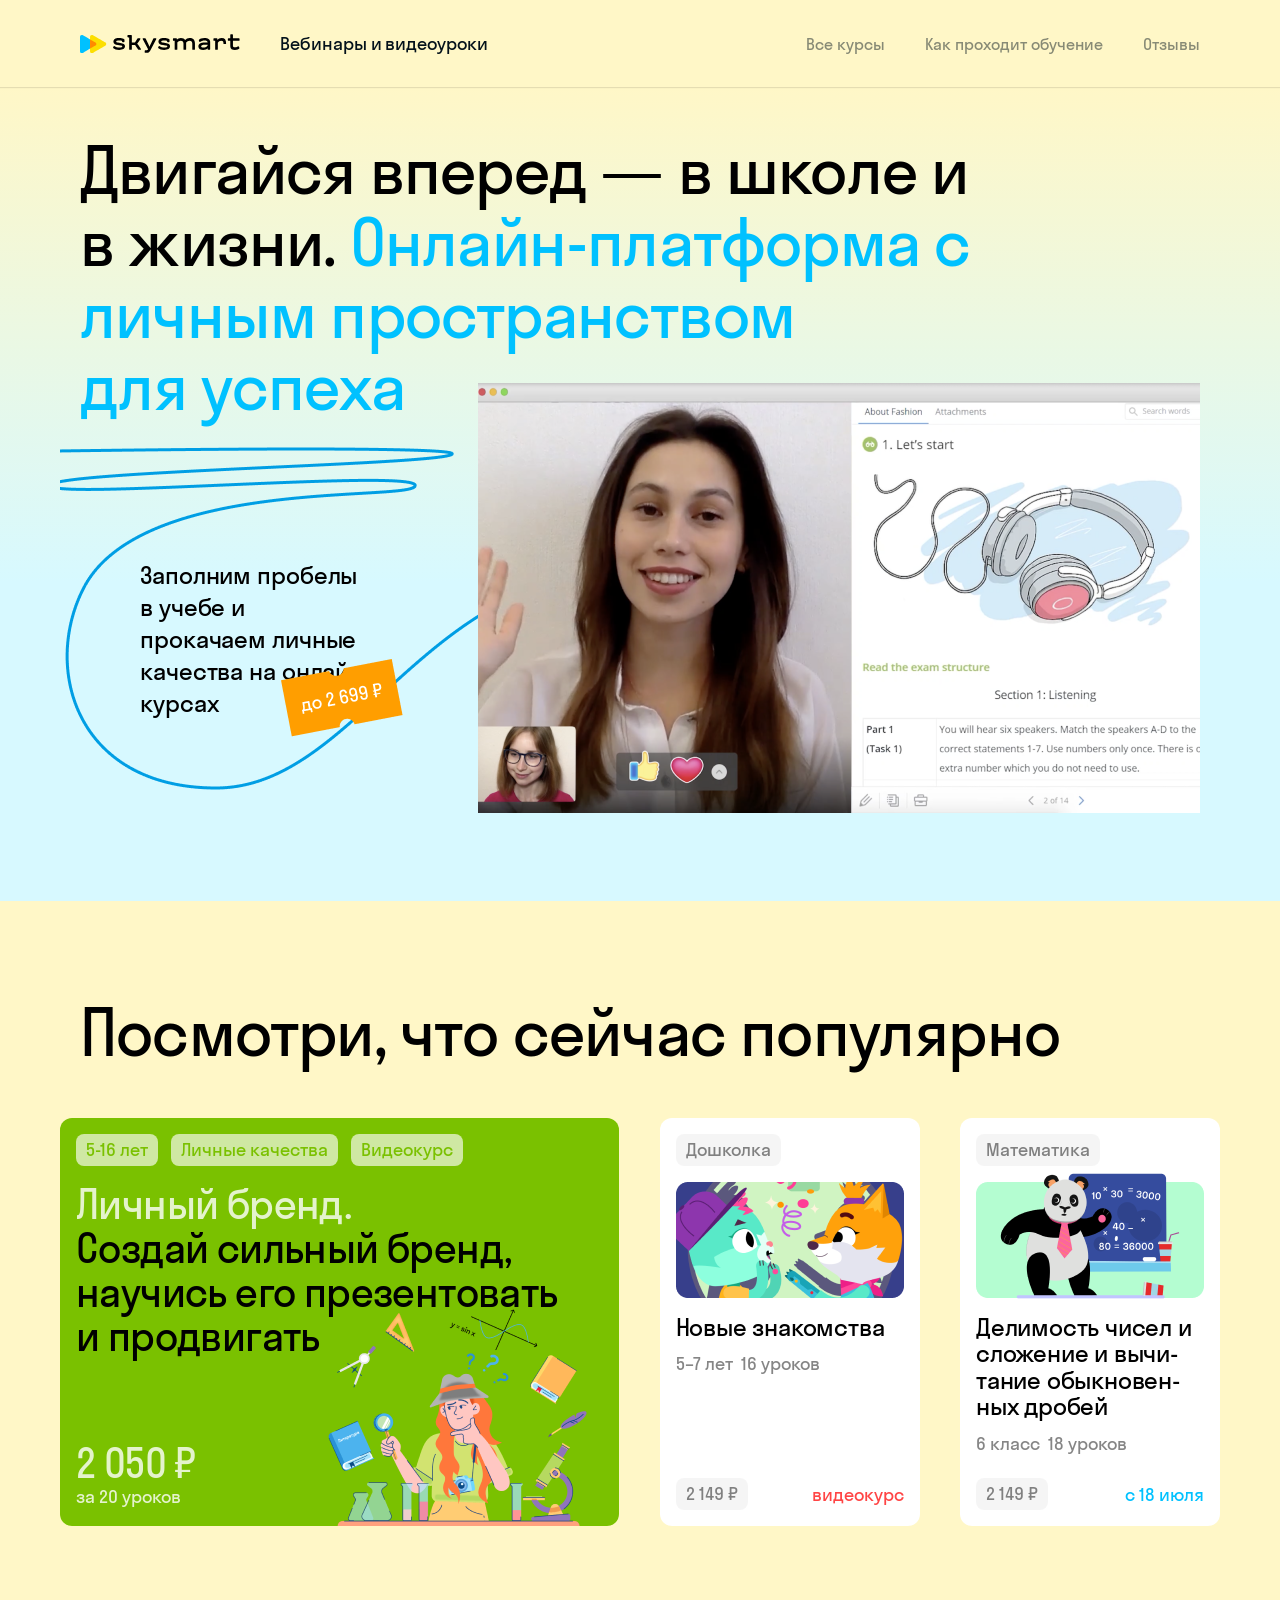
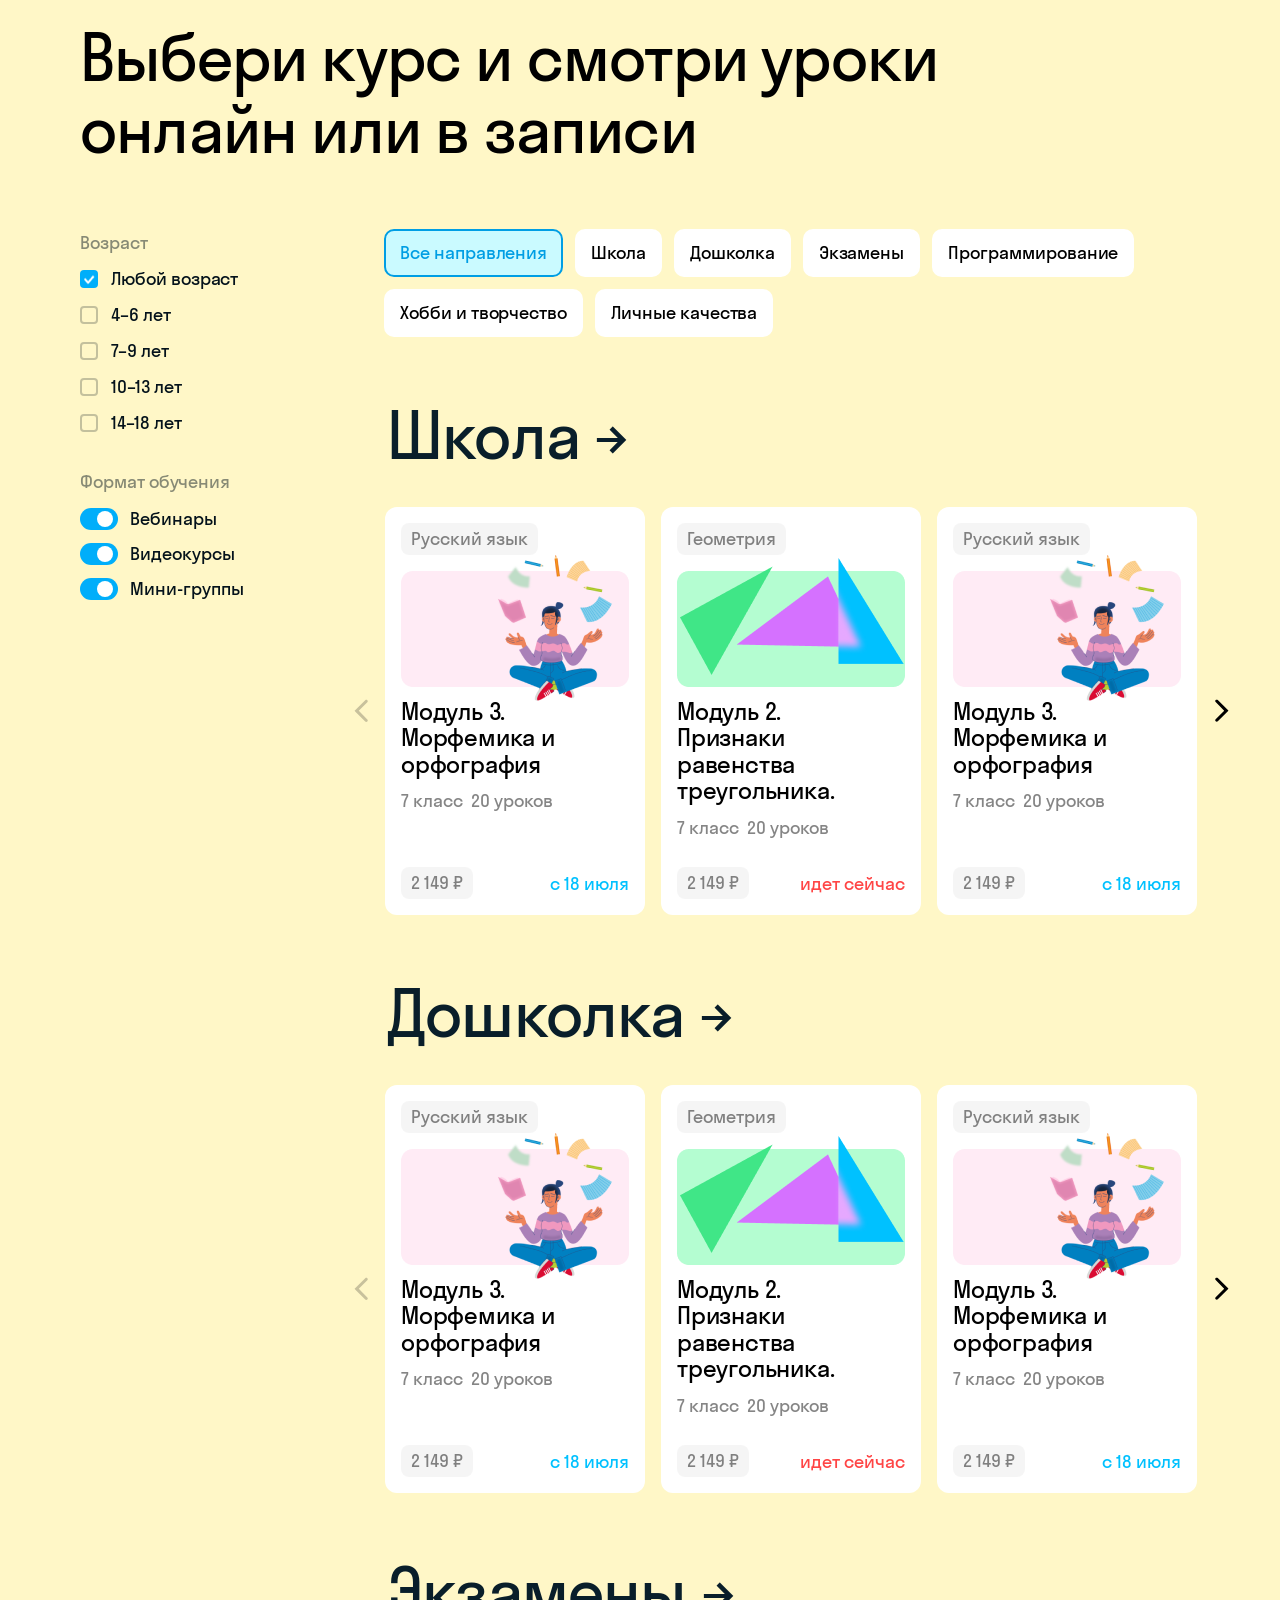
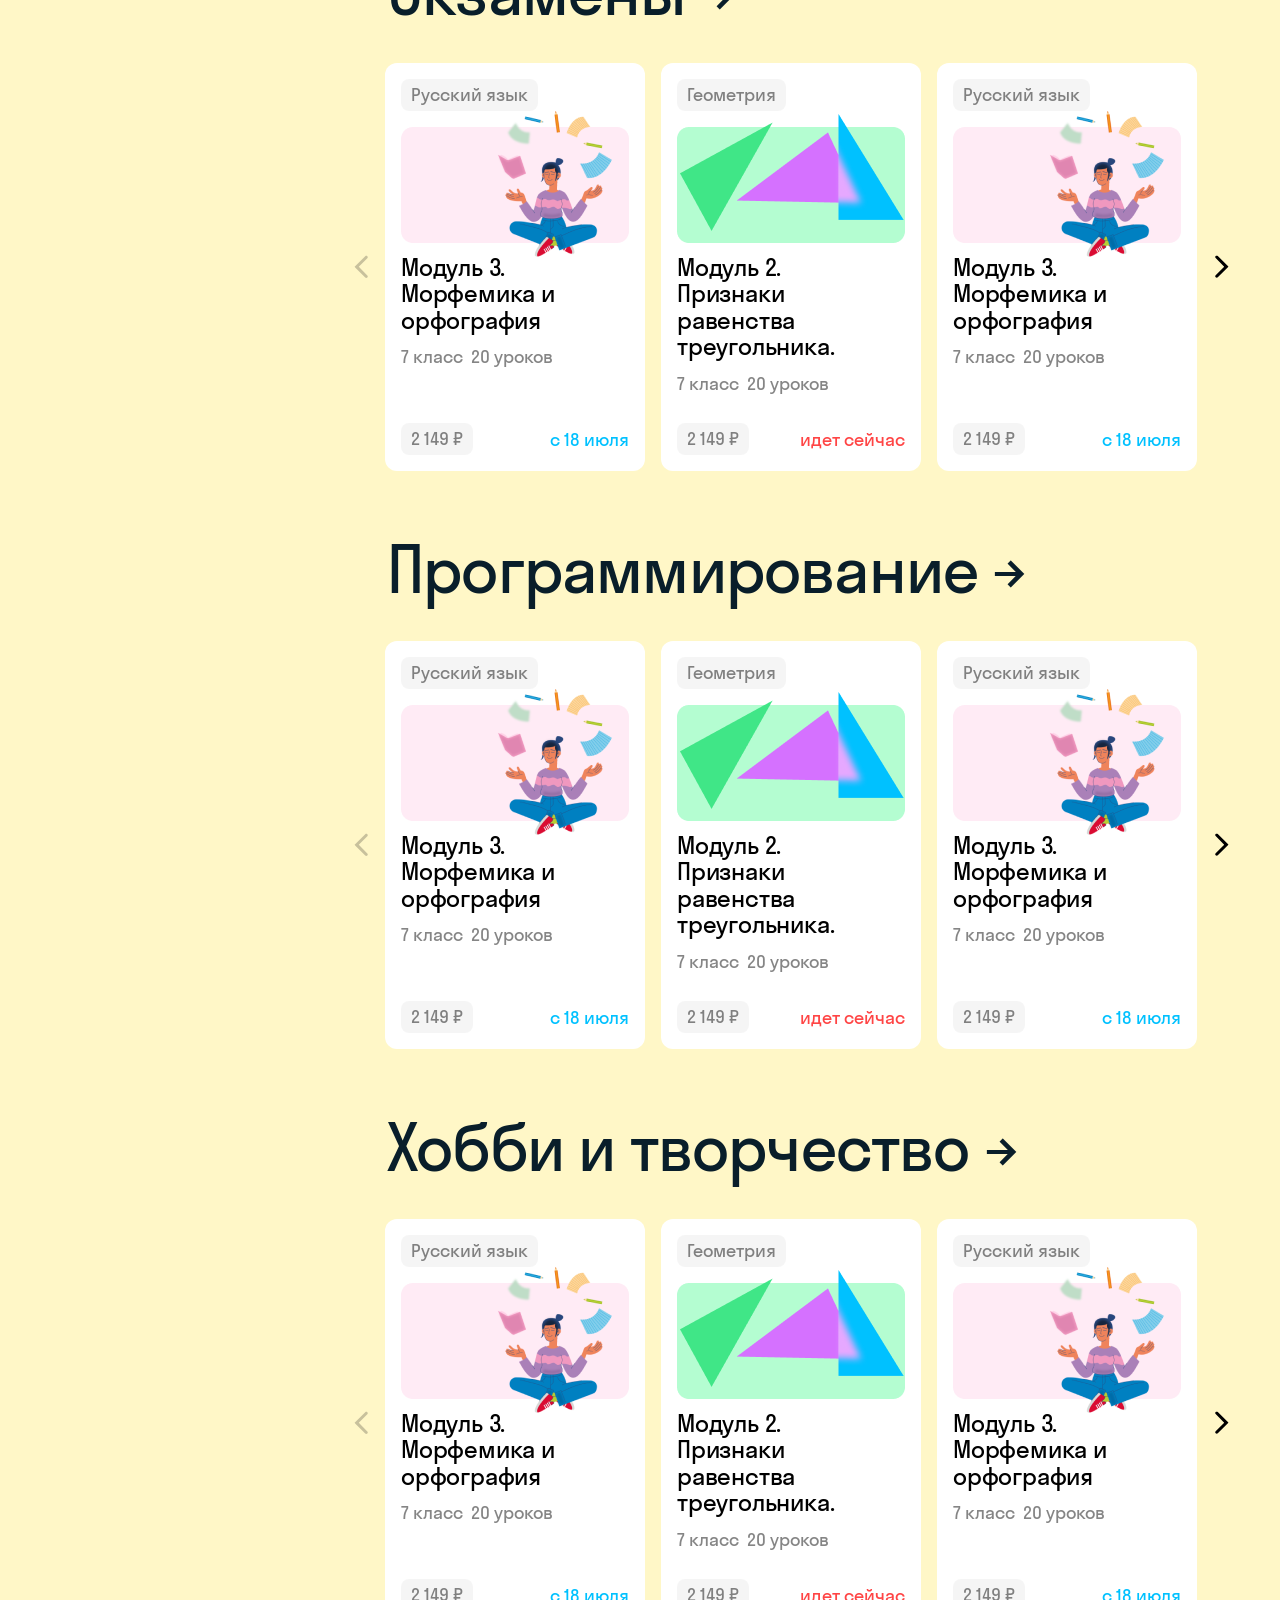
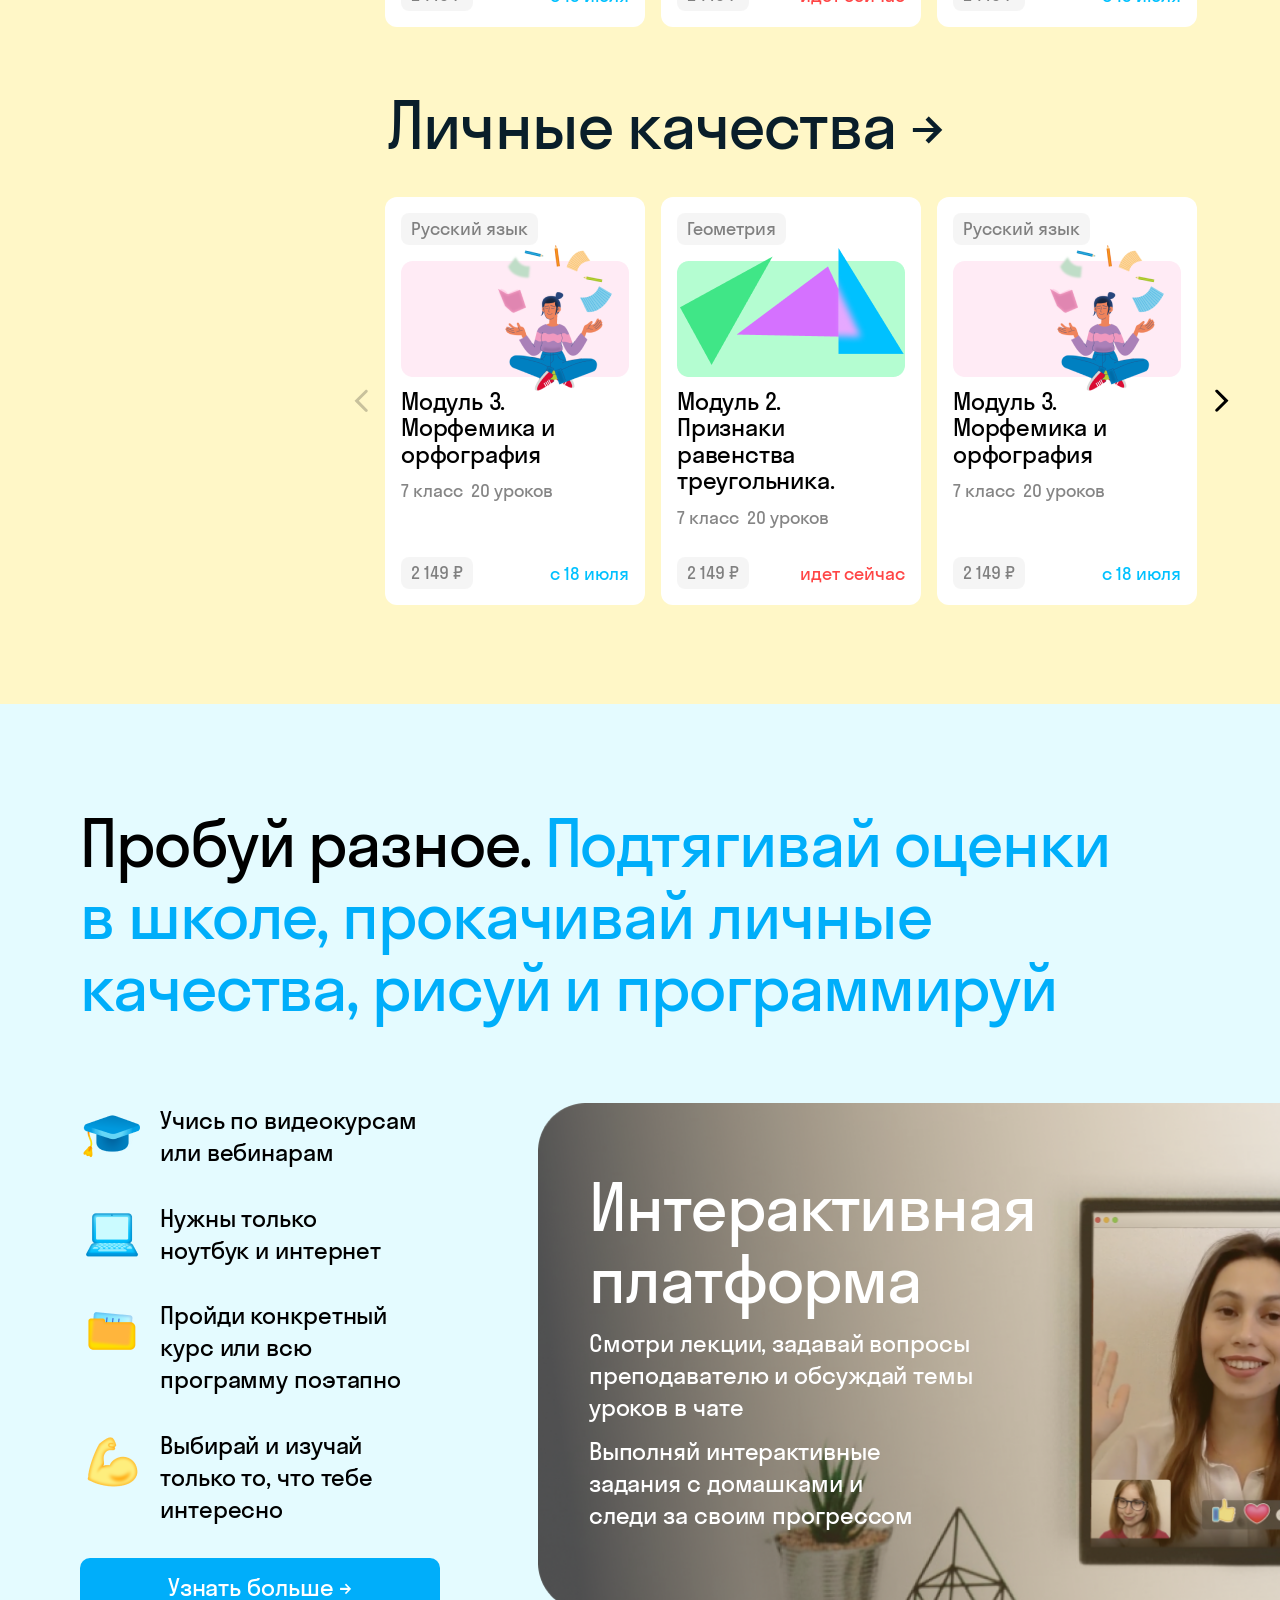
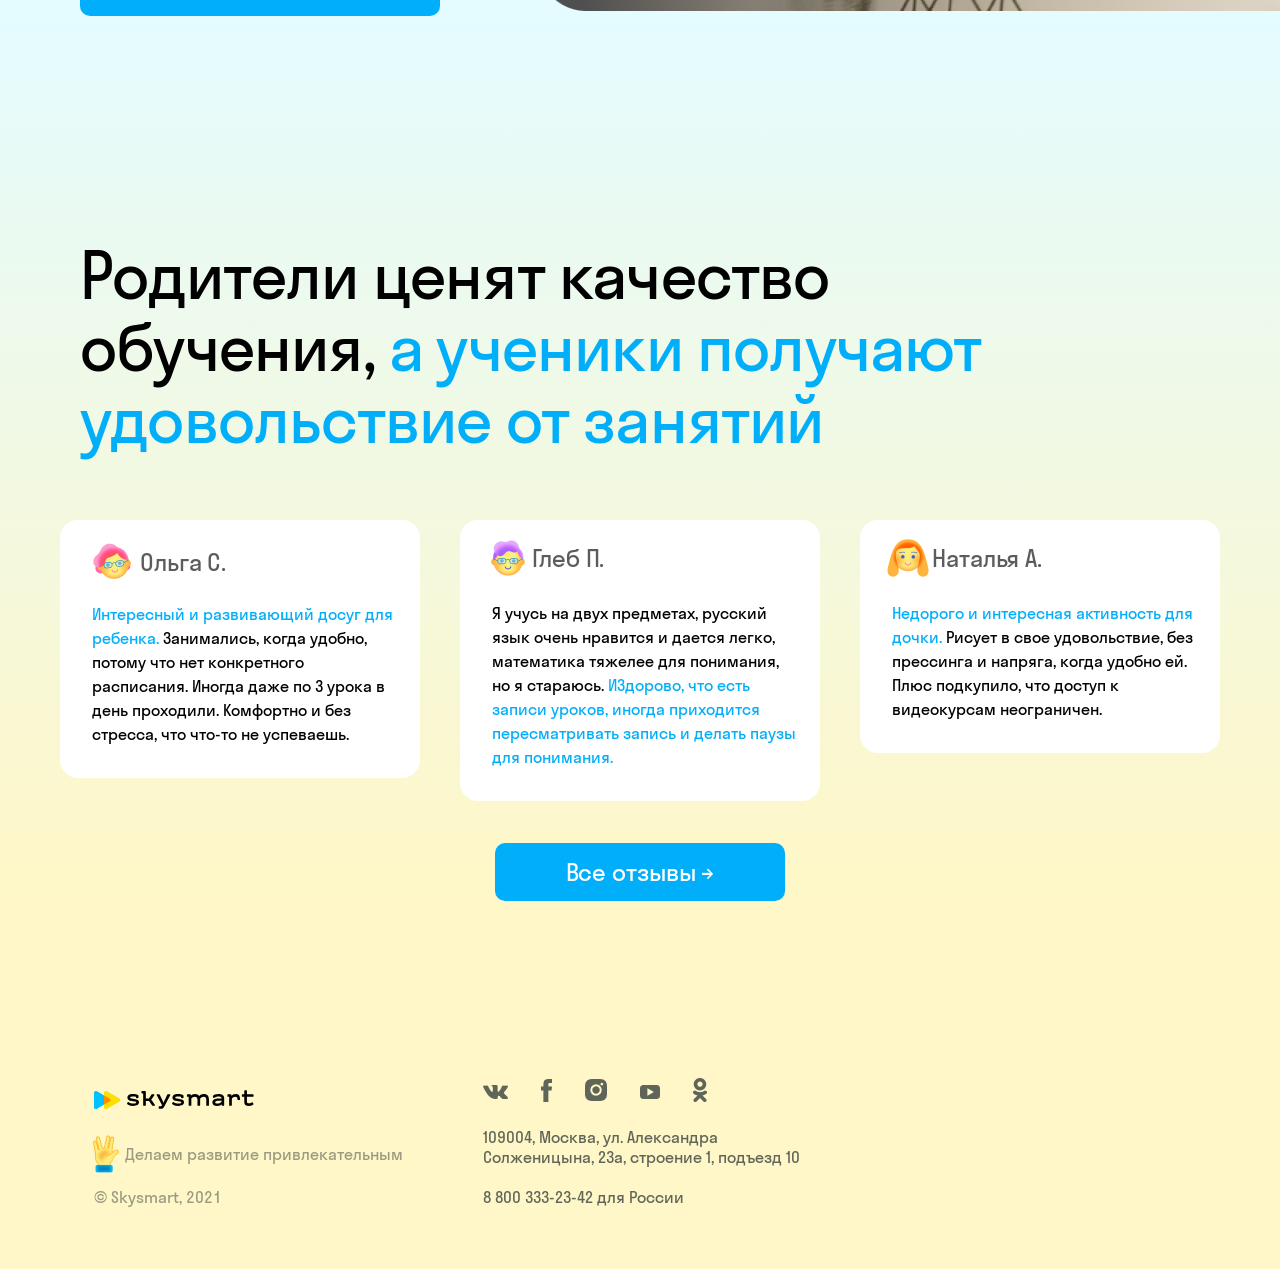
==== app/index.html @ 351cd84e "add hover eff and other" ====
<!DOCTYPE html>
<html lang="ru">
<head>
    <meta charset="UTF-8">
    <meta name="viewport" content="width=device-width, initial-scale=1">
    <title>Skysmar</title>
    <link rel="stylesheet" href="css/style.min.css">
</head>
<body>
<!--Haeader-->
    <header class="header">
        <div class="container">
            <div class="header__inner">
                <div class="header__inner-left">
                    <div class="burger"></div>
                    <a class="header-logo" href="#"><img src="images/logo.svg" alt="skysmart"></a>
                    <a class="go-vebinars" href="#">Вебинары и видеоуроки </a>
                </div>
                <div class="header__inner-right">
                    <a class="header-menu-link" href="#">Все курсы</a>
                    <a class="header-menu-link" href="#">Как проходит обучение</a>
                    <a class="header-menu-link" href="#">Отзывы</a>
                </div>
            </div>
        </div>
        <div class="header__menu-mob">
            <div class="menu">
                <a class="menu-item" href="#">
                    <img class="menu-item__sticker" src="images/bg.png" alt="#">
                    Все курсы
                </a>
                <a class="menu-item" href="#">
                    <img class="menu-item__sticker" src="images/ph.png" alt="#">
                    Процесс обучения
                </a>
                <a class="menu-item" href="#">
                    <img class="menu-item__sticker" src="images/co.png" alt="#">
                    Отзывы
                </a>
                <a class="menu-item" href="#">
                    <img class="menu-item__sticker" src="images/sk.png" alt="#">
                    Войти в личный кабинет Skysmart
                </a>
            </div>
            <div class="back-call">
                Ответим на любой вопрос
                <span class="back-call__phone">8 495 138-27-81</span>
                <img class="back-call__img" src="images/phone.png" alt="#">
            </div>
        </div>
    </header>
<!--Header end-->

<!--Main-->
    <main class="main">
        <!--     Section first screen       -->
        <section class="first-screen">
            <div class="container">
                <!--      Title          -->
                <h1 class="first-screen__title title">
                    Двигайся вперед — в школе и в жизни.
                    <span class="first-screen__title-blue">
                        Онлайн-платформа с личным пространс<wbr>твом
                        <br class="br_d">
                        для успеха
                    </span>
                </h1>

                <!--       First screen test and gif         -->
                <div class="first-screen__text-gif">
                    <!--         Subtitle           -->
                    <p class="first-screen__subtitle">
                        Заполним пробелы
                        <br class="br_m">
                        в учебе и прокачаем личные качества на онлайн-курсах

                        <!--            Price sticker            -->
                        <img class="price-sticker" src="images/price-sticker.png" alt="#">
                    </p>
                    <!--       Gif block (now image)         -->
                    <div class="first-screen__gif">
                        <!--<video class="gif" src="#"></video>-->
                        <img class="gif-poster" src="images/gif-poster.png" alt="#">
                    </div>
                </div>
                <!--       Curve image         -->
                <img class="curve" src="images/curve.png" alt="#">
            </div>



        </section>
        <!--    First screen section end        -->

        <!--   Section popular    -->
        <section class="popular">
            <div class="container">
                <!--      Title          -->
                <h1 class="popular__title title">
                    Посмотри,<br class="br_m"> что сейчас популярно
                </h1>
            </div>
                <!--     Popular cards       -->
                <div class="popular__cards">
                    <!--        Green card        -->
                    <div class="popular__cards-card popular__cards-card_green">
                        <!--       Popular card filter block            -->
                        <div class="popular__cards-filter-block">
                            <div class="popular__cards-filter-block_i">5-16 лет</div>
                            <div class="popular__cards-filter-block_i">Личные качества</div>
                            <div class="popular__cards-filter-block_i">Видеокурс</div>
                        </div>

                        <!--       Popular card title         -->
                        <div class="popular__cards-title">
                            <span class="popular__cards-title_white">
                                Личный бренд.
                            </span>
                            Создай сильный бренд, научись его презентовать и продвигать
                        </div>

                        <!--        Popular card prise            -->
                        <div class="card-price popular__cards-price">2 050 ₽</div>

                        <!--        Popular card number of lessons            -->
                        <div class="card-numb-less popular__cards-numb-less">за 20 уроков</div>

                        <!--        Popular card image            -->
                        <img class="popular__cards-img" src="images/green-card-img.png" alt="#">
                    </div>
                    <!--        Green card end        -->

                    <!--        course card            -->
                    <div class="course-card">
                        <!--            course filter            -->
                        <div class="course-card__filter">Дошколка</div>
                        <!--            course image            -->
                        <img class="course-card__image" src="images/curs-img-1.png" alt="#">
                        <!--            course name            -->
                        <div class="course-card__course-name">Новые знакомства</div>
                        <!--            course age or grade of students            -->
                        <div class="course-card__course-info">
                            <!--            course age of students           -->
                            <div class="course-card__age">5–7 лет</div>
                            <!--            course grade of students           -->
                            <!--<div class="course-card__grade"></div>-->
                            <!--            course number of lessons           -->
                            <div class="course-card__numb-less">16 уроков</div>
                        </div>
                        <!--            course price and status           -->
                        <div class="course-card__price-and-status">
                            <!--            course price           -->
                            <div class="course-card__curse-price">2 149 ₽</div>
                            <!--            course status           -->
                            <div class="course-card__curse-status course-card__curse-status_already">видеокурс</div>
                        </div>
                    </div>
                    <!--        course card  end           -->

                    <!--        course card            -->
                    <div class="course-card">
                        <!--            course filter            -->
                        <div class="course-card__filter">Математика</div>
                        <!--            course image            -->
                        <img class="course-card__image" src="images/curs-img-2.png" alt="#">
                        <!--            course name            -->
                        <div class="course-card__course-name">
                            Делимость чисел и сложение и вычи&shy;тание обыкновен&shy;ных дробей
                        </div>
                        <!--            course age or grade of students            -->
                        <div class="course-card__course-info">
                            <!--            course age of students           -->
                            <!--<div class="course-card__age">5–7 лет</div>-->
                            <!--            course grade of students           -->
                            <div class="course-card__grade">6 класс</div>
                            <!--            course number of lessons           -->
                            <div class="course-card__numb-less">18 уроков</div>
                        </div>
                        <!--            course price and status           -->
                        <div class="course-card__price-and-status">
                            <!--            course price           -->
                            <div class="course-card__curse-price">2 149 ₽</div>
                            <!--            course status           -->
                            <div class="course-card__curse-status course-card__curse-status_soon">с 18 июля</div>
                        </div>
                    </div>
                    <!--        course card  end           -->

                </div>
                <!--     Popular cards end       -->

        </section>
        <!--   Section popular end    -->

        <!--   Section curses    -->
        <section class="curses">
            <div class="container">
                <!--      Title          -->
                <h1 class="curses__title title">
                    Выбери курс<br class="br_m"> и смотри уроки<br class="br_m"> онлайн или в записи
                </h1>

                <!--        Curses filters        -->
                <div class="curses__filters">
                    <!--        Curses filters left       -->
                    <div class="curses__filters-left">
                        <a class="back-age-filter" href="#">
                            <img src="images/back.svg" alt="#">
                            Назад
                        </a>

                        <!--             Age filter           -->
                        <div class="curses__filters-age">
                            <div class="curses__filters-age__title">Возраст</div>
                            <form class="curses__filters-age__form">
                                <label class="custom-checkbox">
                                    <input checked class="custom-checkbox__input" type="checkbox" name="filter-for-age" value="any">
                                    <span class="custom-checkbox__fake"></span>
                                    <span class="custom-checkbox__text">Любой возраст</span>
                                </label>
                                <label class="custom-checkbox">
                                    <input class="custom-checkbox__input" type="checkbox" name="filter-for-age" value="4–6">
                                    <span class="custom-checkbox__fake"></span>
                                    <span class="custom-checkbox__text">4–6 лет</span>
                                </label>
                                <label class="custom-checkbox">
                                    <input class="custom-checkbox__input" type="checkbox" name="filter-for-age" value="7–9">
                                    <span class="custom-checkbox__fake"></span>
                                    <span class="custom-checkbox__text">7–9 лет</span>
                                </label>
                                <label class="custom-checkbox">
                                    <input class="custom-checkbox__input" type="checkbox" name="filter-for-age" value="10–13">
                                    <span class="custom-checkbox__fake"></span>
                                    <span class="custom-checkbox__text">10–13 лет</span>
                                </label>
                                <label class="custom-checkbox">
                                    <input class="custom-checkbox__input" type="checkbox" name="filter-for-age" value="14–18">
                                    <span class="custom-checkbox__fake"></span>
                                    <span class="custom-checkbox__text">14–18 лет</span>
                                </label>
                            </form>
                        </div>

                        <!--          Format filter              -->
                        <div class="curses__filters-format">
                            <div class="curses__filters-format__title">Формат обучения</div>
                            <form class="curses__filters-format__form">
                                <label class="switch">
                                    <input checked type="checkbox" name="filter-for-format" value="webinars">
                                    <span class="slider round"></span>
                                    <span class="switch__text">Вебинары</span>
                                </label>
                                <label class="switch">
                                    <input checked type="checkbox" name="filter-for-format" value="video-courses">
                                    <span class="slider round"></span>
                                    <span class="switch__text">Видеокурсы</span>
                                </label>
                                <label class="switch">
                                    <input checked type="checkbox" name="filter-for-format" value="mini-groups">
                                    <span class="slider round"></span>
                                    <span class="switch__text">Мини-группы</span>
                                </label>
                            </form>
                        </div>

                        <a class="show-courses" href="#">Показать курсы</a>

                    </div>
                    <!--        Curses filters right       -->
                    <div class="curses__filters-right">
                        <!--            Filter for type            -->

                            <div class="curses__filters-type">
                                <form class="curses__filters-type__form">
                                    <label class="custom-radiobutton">
                                        <input checked class="custom-radiobutton__input" type="radio" name="filter-for-type" value="all">
                                        <span class="custom-radiobutton__fake">Все направления</span>
                                    </label>
                                    <label class="custom-radiobutton">
                                        <input class="custom-radiobutton__input" type="radio" name="filter-for-type" value="school">
                                        <span class="custom-radiobutton__fake">Школа</span>
                                    </label>
                                    <label class="custom-radiobutton">
                                        <input class="custom-radiobutton__input" type="radio" name="filter-for-type" value="preschool">
                                        <span class="custom-radiobutton__fake">Дошколка</span>
                                    </label>
                                    <label class="custom-radiobutton">
                                        <input class="custom-radiobutton__input" type="radio" name="filter-for-type" value="exams">
                                        <span class="custom-radiobutton__fake">Экзамены</span>
                                    </label>
                                    <label class="custom-radiobutton">
                                        <input class="custom-radiobutton__input" type="radio" name="filter-for-type" value="programming">
                                        <span class="custom-radiobutton__fake">Программирование</span>
                                    </label>
                                    <label class="custom-radiobutton">
                                        <input class="custom-radiobutton__input" type="radio" name="filter-for-type" value="hobbies">
                                        <span class="custom-radiobutton__fake">Хобби и творчество</span>
                                    </label>
                                    <label class="custom-radiobutton">
                                        <input class="custom-radiobutton__input" type="radio" name="filter-for-type" value="qualities">
                                        <span class="custom-radiobutton__fake">Личные качества</span>
                                    </label>
                                </form>
                            </div>

                            <button class="any-years-btn">
                                Любой возраст
                                <img src="images/any-years.svg" alt="#">
                            </button>


                        <!--          Curses group   School           -->
                        <div class="curses-groups">
                            <div class="curses-groups__group">
                                <div class="curses-groups__group-title">Школа →</div>
                                <div class="curses-groups__group-cards">
                                    <div class="cards-slider">
                                        <!--           Slide  1       -->
                                        <div class="cards-slider__slide">
                                            <a href="#" class="course-card">
                                                <!--            course filter            -->
                                                <div class="course-card__filter">Русский язык</div>
                                                <!--            course image            -->
                                                <img class="course-card__image" src="images/curs-img-3.png" alt="#">
                                                <!--            course name            -->
                                                <div class="course-card__course-name">Модуль 3. Морфемика и орфография</div>
                                                <!--            course age or grade of students            -->
                                                <div class="course-card__course-info">
                                                    <!--            course age of students           -->
                                                    <!--<div class="course-card__age">5–7 лет</div>-->
                                                    <!--            course grade of students           -->
                                                    <div class="course-card__grade">7 класс</div>
                                                    <!--            course number of lessons           -->
                                                    <div class="course-card__numb-less">20 уроков</div>
                                                </div>
                                                <!--            course price and status           -->
                                                <div class="course-card__price-and-status">
                                                    <!--            course price           -->
                                                    <div class="course-card__curse-price">2 149 ₽</div>
                                                    <!--            course status           -->
                                                    <div class="course-card__curse-status course-card__curse-status_soon">с 18 июля</div>
                                                </div>
                                            </a>
                                        </div>
                                        <!--           Slide  2       -->
                                        <div class="cards-slider__slide">
                                            <a href="#" class="course-card">
                                                <!--            course filter            -->
                                                <div class="course-card__filter">Геометрия</div>
                                                <!--            course image            -->
                                                <img class="course-card__image" src="images/curs-img-4.png" alt="#">
                                                <!--            course name            -->
                                                <div class="course-card__course-name">Модуль 2.<br>Признаки равенства треугольника.</div>
                                                <!--            course age or grade of students            -->
                                                <div class="course-card__course-info">
                                                    <!--            course age of students           -->
                                                    <!--<div class="course-card__age">5–7 лет</div>-->
                                                    <!--            course grade of students           -->
                                                    <div class="course-card__grade">7 класс</div>
                                                    <!--            course number of lessons           -->
                                                    <div class="course-card__numb-less">20 уроков</div>
                                                </div>
                                                <!--            course price and status           -->
                                                <div class="course-card__price-and-status">
                                                    <!--            course price           -->
                                                    <div class="course-card__curse-price">2 149 ₽</div>
                                                    <!--            course status           -->
                                                    <div class="course-card__curse-status course-card__curse-status_already">идет сейчас</div>
                                                </div>
                                            </a>
                                        </div>
                                        <!--           Slide  3       -->
                                        <div class="cards-slider__slide">
                                            <a href="#" class="course-card">
                                                <!--            course filter            -->
                                                <div class="course-card__filter">Русский язык</div>
                                                <!--            course image            -->
                                                <img class="course-card__image" src="images/curs-img-3.png" alt="#">
                                                <!--            course name            -->
                                                <div class="course-card__course-name">Модуль 3. Морфемика и орфография</div>
                                                <!--            course age or grade of students            -->
                                                <div class="course-card__course-info">
                                                    <!--            course age of students           -->
                                                    <!--<div class="course-card__age">5–7 лет</div>-->
                                                    <!--            course grade of students           -->
                                                    <div class="course-card__grade">7 класс</div>
                                                    <!--            course number of lessons           -->
                                                    <div class="course-card__numb-less">20 уроков</div>
                                                </div>
                                                <!--            course price and status           -->
                                                <div class="course-card__price-and-status">
                                                    <!--            course price           -->
                                                    <div class="course-card__curse-price">2 149 ₽</div>
                                                    <!--            course status           -->
                                                    <div class="course-card__curse-status course-card__curse-status_soon">с 18 июля</div>
                                                </div>
                                            </a>
                                        </div>
                                        <!--           Slide  4       -->
                                        <div class="cards-slider__slide">
                                            <a href="#" class="course-card">
                                                <!--            course filter            -->
                                                <div class="course-card__filter">Геометрия</div>
                                                <!--            course image            -->
                                                <img class="course-card__image" src="images/curs-img-4.png" alt="#">
                                                <!--            course name            -->
                                                <div class="course-card__course-name">Модуль 2.<br>Признаки равенства треугольника.</div>
                                                <!--            course age or grade of students            -->
                                                <div class="course-card__course-info">
                                                    <!--            course age of students           -->
                                                    <!--<div class="course-card__age">5–7 лет</div>-->
                                                    <!--            course grade of students           -->
                                                    <div class="course-card__grade">7 класс</div>
                                                    <!--            course number of lessons           -->
                                                    <div class="course-card__numb-less">20 уроков</div>
                                                </div>
                                                <!--            course price and status           -->
                                                <div class="course-card__price-and-status">
                                                    <!--            course price           -->
                                                    <div class="course-card__curse-price">2 149 ₽</div>
                                                    <!--            course status           -->
                                                    <div class="course-card__curse-status course-card__curse-status_already">идет сейчас</div>
                                                </div>
                                            </a>
                                        </div>
                                        <!--           Slide  5       -->
                                        <div class="cards-slider__slide">
                                            <a href="#" class="course-card">
                                                <!--            course filter            -->
                                                <div class="course-card__filter">Русский язык</div>
                                                <!--            course image            -->
                                                <img class="course-card__image" src="images/curs-img-3.png" alt="#">
                                                <!--            course name            -->
                                                <div class="course-card__course-name">Модуль 3. Морфемика и орфография</div>
                                                <!--            course age or grade of students            -->
                                                <div class="course-card__course-info">
                                                    <!--            course age of students           -->
                                                    <!--<div class="course-card__age">5–7 лет</div>-->
                                                    <!--            course grade of students           -->
                                                    <div class="course-card__grade">7 класс</div>
                                                    <!--            course number of lessons           -->
                                                    <div class="course-card__numb-less">20 уроков</div>
                                                </div>
                                                <!--            course price and status           -->
                                                <div class="course-card__price-and-status">
                                                    <!--            course price           -->
                                                    <div class="course-card__curse-price">2 149 ₽</div>
                                                    <!--            course status           -->
                                                    <div class="course-card__curse-status course-card__curse-status_soon">с 18 июля</div>
                                                </div>
                                            </a>
                                        </div>
                                        <!--           Slide  6 Last card      -->
                                        <div class="cards-slider__slide">
                                            <a href="#" class="course-card last-card" id="all-school">
                                                <span class="last-card__title">Все курсы направления школа →</span>
                                                <img class="last-card__img" src="images/all-school-img.png" alt="#">
                                            </a>
                                        </div>
                                    </div>
                                </div>
                            </div>
                        </div>

                        <!--          Curses group   preschool           -->
                        <div class="curses-groups">
                            <div class="curses-groups__group">
                                <div class="curses-groups__group-title">Дошколка →</div>
                                <div class="curses-groups__group-cards">
                                    <div class="cards-slider">
                                        <!--           Slide  1       -->
                                        <div class="cards-slider__slide">
                                            <a href="#" class="course-card">
                                                <!--            course filter            -->
                                                <div class="course-card__filter">Русский язык</div>
                                                <!--            course image            -->
                                                <img class="course-card__image" src="images/curs-img-3.png" alt="#">
                                                <!--            course name            -->
                                                <div class="course-card__course-name">Модуль 3. Морфемика и орфография</div>
                                                <!--            course age or grade of students            -->
                                                <div class="course-card__course-info">
                                                    <!--            course age of students           -->
                                                    <!--<div class="course-card__age">5–7 лет</div>-->
                                                    <!--            course grade of students           -->
                                                    <div class="course-card__grade">7 класс</div>
                                                    <!--            course number of lessons           -->
                                                    <div class="course-card__numb-less">20 уроков</div>
                                                </div>
                                                <!--            course price and status           -->
                                                <div class="course-card__price-and-status">
                                                    <!--            course price           -->
                                                    <div class="course-card__curse-price">2 149 ₽</div>
                                                    <!--            course status           -->
                                                    <div class="course-card__curse-status course-card__curse-status_soon">с 18 июля</div>
                                                </div>
                                            </a>
                                        </div>
                                        <!--           Slide  2       -->
                                        <div class="cards-slider__slide">
                                            <a href="#" class="course-card">
                                                <!--            course filter            -->
                                                <div class="course-card__filter">Геометрия</div>
                                                <!--            course image            -->
                                                <img class="course-card__image" src="images/curs-img-4.png" alt="#">
                                                <!--            course name            -->
                                                <div class="course-card__course-name">Модуль 2.<br>Признаки равенства треугольника.</div>
                                                <!--            course age or grade of students            -->
                                                <div class="course-card__course-info">
                                                    <!--            course age of students           -->
                                                    <!--<div class="course-card__age">5–7 лет</div>-->
                                                    <!--            course grade of students           -->
                                                    <div class="course-card__grade">7 класс</div>
                                                    <!--            course number of lessons           -->
                                                    <div class="course-card__numb-less">20 уроков</div>
                                                </div>
                                                <!--            course price and status           -->
                                                <div class="course-card__price-and-status">
                                                    <!--            course price           -->
                                                    <div class="course-card__curse-price">2 149 ₽</div>
                                                    <!--            course status           -->
                                                    <div class="course-card__curse-status course-card__curse-status_already">идет сейчас</div>
                                                </div>
                                            </a>
                                        </div>
                                        <!--           Slide  3       -->
                                        <div class="cards-slider__slide">
                                            <a href="#" class="course-card">
                                                <!--            course filter            -->
                                                <div class="course-card__filter">Русский язык</div>
                                                <!--            course image            -->
                                                <img class="course-card__image" src="images/curs-img-3.png" alt="#">
                                                <!--            course name            -->
                                                <div class="course-card__course-name">Модуль 3. Морфемика и орфография</div>
                                                <!--            course age or grade of students            -->
                                                <div class="course-card__course-info">
                                                    <!--            course age of students           -->
                                                    <!--<div class="course-card__age">5–7 лет</div>-->
                                                    <!--            course grade of students           -->
                                                    <div class="course-card__grade">7 класс</div>
                                                    <!--            course number of lessons           -->
                                                    <div class="course-card__numb-less">20 уроков</div>
                                                </div>
                                                <!--            course price and status           -->
                                                <div class="course-card__price-and-status">
                                                    <!--            course price           -->
                                                    <div class="course-card__curse-price">2 149 ₽</div>
                                                    <!--            course status           -->
                                                    <div class="course-card__curse-status course-card__curse-status_soon">с 18 июля</div>
                                                </div>
                                            </a>
                                        </div>
                                        <!--           Slide  4       -->
                                        <div class="cards-slider__slide">
                                            <a href="#" class="course-card">
                                                <!--            course filter            -->
                                                <div class="course-card__filter">Геометрия</div>
                                                <!--            course image            -->
                                                <img class="course-card__image" src="images/curs-img-4.png" alt="#">
                                                <!--            course name            -->
                                                <div class="course-card__course-name">Модуль 2.<br>Признаки равенства треугольника.</div>
                                                <!--            course age or grade of students            -->
                                                <div class="course-card__course-info">
                                                    <!--            course age of students           -->
                                                    <!--<div class="course-card__age">5–7 лет</div>-->
                                                    <!--            course grade of students           -->
                                                    <div class="course-card__grade">7 класс</div>
                                                    <!--            course number of lessons           -->
                                                    <div class="course-card__numb-less">20 уроков</div>
                                                </div>
                                                <!--            course price and status           -->
                                                <div class="course-card__price-and-status">
                                                    <!--            course price           -->
                                                    <div class="course-card__curse-price">2 149 ₽</div>
                                                    <!--            course status           -->
                                                    <div class="course-card__curse-status course-card__curse-status_already">идет сейчас</div>
                                                </div>
                                            </a>
                                        </div>
                                        <!--           Slide  5       -->
                                        <div class="cards-slider__slide">
                                            <a href="#" class="course-card">
                                                <!--            course filter            -->
                                                <div class="course-card__filter">Русский язык</div>
                                                <!--            course image            -->
                                                <img class="course-card__image" src="images/curs-img-3.png" alt="#">
                                                <!--            course name            -->
                                                <div class="course-card__course-name">Модуль 3. Морфемика и орфография</div>
                                                <!--            course age or grade of students            -->
                                                <div class="course-card__course-info">
                                                    <!--            course age of students           -->
                                                    <!--<div class="course-card__age">5–7 лет</div>-->
                                                    <!--            course grade of students           -->
                                                    <div class="course-card__grade">7 класс</div>
                                                    <!--            course number of lessons           -->
                                                    <div class="course-card__numb-less">20 уроков</div>
                                                </div>
                                                <!--            course price and status           -->
                                                <div class="course-card__price-and-status">
                                                    <!--            course price           -->
                                                    <div class="course-card__curse-price">2 149 ₽</div>
                                                    <!--            course status           -->
                                                    <div class="course-card__curse-status course-card__curse-status_soon">с 18 июля</div>
                                                </div>
                                            </a>
                                        </div>
                                        <!--           Slide  6 Last card      -->
                                        <div class="cards-slider__slide">
                                            <a href="#" class="course-card last-card" id="all-preschool">
                                                <span class="last-card__title">Все курсы направления дошкола →</span>
                                                <img class="last-card__img" src="images/all-preschool.png" alt="#">
                                            </a>
                                        </div>
                                    </div>
                                </div>
                            </div>
                        </div>

                        <!--          Curses group   exams           -->
                        <div class="curses-groups">
                            <div class="curses-groups__group">
                                <div class="curses-groups__group-title">Экзамены →</div>
                                <div class="curses-groups__group-cards">
                                    <div class="cards-slider">
                                        <!--           Slide  1       -->
                                        <div class="cards-slider__slide">
                                            <a href="#" class="course-card">
                                                <!--            course filter            -->
                                                <div class="course-card__filter">Русский язык</div>
                                                <!--            course image            -->
                                                <img class="course-card__image" src="images/curs-img-3.png" alt="#">
                                                <!--            course name            -->
                                                <div class="course-card__course-name">Модуль 3. Морфемика и орфография</div>
                                                <!--            course age or grade of students            -->
                                                <div class="course-card__course-info">
                                                    <!--            course age of students           -->
                                                    <!--<div class="course-card__age">5–7 лет</div>-->
                                                    <!--            course grade of students           -->
                                                    <div class="course-card__grade">7 класс</div>
                                                    <!--            course number of lessons           -->
                                                    <div class="course-card__numb-less">20 уроков</div>
                                                </div>
                                                <!--            course price and status           -->
                                                <div class="course-card__price-and-status">
                                                    <!--            course price           -->
                                                    <div class="course-card__curse-price">2 149 ₽</div>
                                                    <!--            course status           -->
                                                    <div class="course-card__curse-status course-card__curse-status_soon">с 18 июля</div>
                                                </div>
                                            </a>
                                        </div>
                                        <!--           Slide  2       -->
                                        <div class="cards-slider__slide">
                                            <a href="#" class="course-card">
                                                <!--            course filter            -->
                                                <div class="course-card__filter">Геометрия</div>
                                                <!--            course image            -->
                                                <img class="course-card__image" src="images/curs-img-4.png" alt="#">
                                                <!--            course name            -->
                                                <div class="course-card__course-name">Модуль 2.<br>Признаки равенства треугольника.</div>
                                                <!--            course age or grade of students            -->
                                                <div class="course-card__course-info">
                                                    <!--            course age of students           -->
                                                    <!--<div class="course-card__age">5–7 лет</div>-->
                                                    <!--            course grade of students           -->
                                                    <div class="course-card__grade">7 класс</div>
                                                    <!--            course number of lessons           -->
                                                    <div class="course-card__numb-less">20 уроков</div>
                                                </div>
                                                <!--            course price and status           -->
                                                <div class="course-card__price-and-status">
                                                    <!--            course price           -->
                                                    <div class="course-card__curse-price">2 149 ₽</div>
                                                    <!--            course status           -->
                                                    <div class="course-card__curse-status course-card__curse-status_already">идет сейчас</div>
                                                </div>
                                            </a>
                                        </div>
                                        <!--           Slide  3       -->
                                        <div class="cards-slider__slide">
                                            <a href="#" class="course-card">
                                                <!--            course filter            -->
                                                <div class="course-card__filter">Русский язык</div>
                                                <!--            course image            -->
                                                <img class="course-card__image" src="images/curs-img-3.png" alt="#">
                                                <!--            course name            -->
                                                <div class="course-card__course-name">Модуль 3. Морфемика и орфография</div>
                                                <!--            course age or grade of students            -->
                                                <div class="course-card__course-info">
                                                    <!--            course age of students           -->
                                                    <!--<div class="course-card__age">5–7 лет</div>-->
                                                    <!--            course grade of students           -->
                                                    <div class="course-card__grade">7 класс</div>
                                                    <!--            course number of lessons           -->
                                                    <div class="course-card__numb-less">20 уроков</div>
                                                </div>
                                                <!--            course price and status           -->
                                                <div class="course-card__price-and-status">
                                                    <!--            course price           -->
                                                    <div class="course-card__curse-price">2 149 ₽</div>
                                                    <!--            course status           -->
                                                    <div class="course-card__curse-status course-card__curse-status_soon">с 18 июля</div>
                                                </div>
                                            </a>
                                        </div>
                                        <!--           Slide  4       -->
                                        <div class="cards-slider__slide">
                                            <a href="#" class="course-card">
                                                <!--            course filter            -->
                                                <div class="course-card__filter">Геометрия</div>
                                                <!--            course image            -->
                                                <img class="course-card__image" src="images/curs-img-4.png" alt="#">
                                                <!--            course name            -->
                                                <div class="course-card__course-name">Модуль 2.<br>Признаки равенства треугольника.</div>
                                                <!--            course age or grade of students            -->
                                                <div class="course-card__course-info">
                                                    <!--            course age of students           -->
                                                    <!--<div class="course-card__age">5–7 лет</div>-->
                                                    <!--            course grade of students           -->
                                                    <div class="course-card__grade">7 класс</div>
                                                    <!--            course number of lessons           -->
                                                    <div class="course-card__numb-less">20 уроков</div>
                                                </div>
                                                <!--            course price and status           -->
                                                <div class="course-card__price-and-status">
                                                    <!--            course price           -->
                                                    <div class="course-card__curse-price">2 149 ₽</div>
                                                    <!--            course status           -->
                                                    <div class="course-card__curse-status course-card__curse-status_already">идет сейчас</div>
                                                </div>
                                            </a>
                                        </div>
                                        <!--           Slide  5       -->
                                        <div class="cards-slider__slide">
                                            <a href="#" class="course-card">
                                                <!--            course filter            -->
                                                <div class="course-card__filter">Русский язык</div>
                                                <!--            course image            -->
                                                <img class="course-card__image" src="images/curs-img-3.png" alt="#">
                                                <!--            course name            -->
                                                <div class="course-card__course-name">Модуль 3. Морфемика и орфография</div>
                                                <!--            course age or grade of students            -->
                                                <div class="course-card__course-info">
                                                    <!--            course age of students           -->
                                                    <!--<div class="course-card__age">5–7 лет</div>-->
                                                    <!--            course grade of students           -->
                                                    <div class="course-card__grade">7 класс</div>
                                                    <!--            course number of lessons           -->
                                                    <div class="course-card__numb-less">20 уроков</div>
                                                </div>
                                                <!--            course price and status           -->
                                                <div class="course-card__price-and-status">
                                                    <!--            course price           -->
                                                    <div class="course-card__curse-price">2 149 ₽</div>
                                                    <!--            course status           -->
                                                    <div class="course-card__curse-status course-card__curse-status_soon">с 18 июля</div>
                                                </div>
                                            </a>
                                        </div>
                                        <!--           Slide  6 Last card      -->
                                        <div class="cards-slider__slide">
                                            <a href="#" class="course-card last-card" id="all-exams">
                                                <span class="last-card__title">Все курсы направления экзамены →</span>
                                                <img class="last-card__img" src="images/all-exam-img.png" alt="#">
                                            </a>
                                        </div>
                                    </div>
                                </div>
                            </div>
                        </div>

                        <!--          Curses group   programing           -->
                        <div class="curses-groups">
                            <div class="curses-groups__group">
                                <div class="curses-groups__group-title">Программирование →</div>
                                <div class="curses-groups__group-cards">
                                    <div class="cards-slider">
                                        <!--           Slide  1       -->
                                        <div class="cards-slider__slide">
                                            <a href="#" class="course-card">
                                                <!--            course filter            -->
                                                <div class="course-card__filter">Русский язык</div>
                                                <!--            course image            -->
                                                <img class="course-card__image" src="images/curs-img-3.png" alt="#">
                                                <!--            course name            -->
                                                <div class="course-card__course-name">Модуль 3. Морфемика и орфография</div>
                                                <!--            course age or grade of students            -->
                                                <div class="course-card__course-info">
                                                    <!--            course age of students           -->
                                                    <!--<div class="course-card__age">5–7 лет</div>-->
                                                    <!--            course grade of students           -->
                                                    <div class="course-card__grade">7 класс</div>
                                                    <!--            course number of lessons           -->
                                                    <div class="course-card__numb-less">20 уроков</div>
                                                </div>
                                                <!--            course price and status           -->
                                                <div class="course-card__price-and-status">
                                                    <!--            course price           -->
                                                    <div class="course-card__curse-price">2 149 ₽</div>
                                                    <!--            course status           -->
                                                    <div class="course-card__curse-status course-card__curse-status_soon">с 18 июля</div>
                                                </div>
                                            </a>
                                        </div>
                                        <!--           Slide  2       -->
                                        <div class="cards-slider__slide">
                                            <a href="#" class="course-card">
                                                <!--            course filter            -->
                                                <div class="course-card__filter">Геометрия</div>
                                                <!--            course image            -->
                                                <img class="course-card__image" src="images/curs-img-4.png" alt="#">
                                                <!--            course name            -->
                                                <div class="course-card__course-name">Модуль 2.<br>Признаки равенства треугольника.</div>
                                                <!--            course age or grade of students            -->
                                                <div class="course-card__course-info">
                                                    <!--            course age of students           -->
                                                    <!--<div class="course-card__age">5–7 лет</div>-->
                                                    <!--            course grade of students           -->
                                                    <div class="course-card__grade">7 класс</div>
                                                    <!--            course number of lessons           -->
                                                    <div class="course-card__numb-less">20 уроков</div>
                                                </div>
                                                <!--            course price and status           -->
                                                <div class="course-card__price-and-status">
                                                    <!--            course price           -->
                                                    <div class="course-card__curse-price">2 149 ₽</div>
                                                    <!--            course status           -->
                                                    <div class="course-card__curse-status course-card__curse-status_already">идет сейчас</div>
                                                </div>
                                            </a>
                                        </div>
                                        <!--           Slide  3       -->
                                        <div class="cards-slider__slide">
                                            <a href="#" class="course-card">
                                                <!--            course filter            -->
                                                <div class="course-card__filter">Русский язык</div>
                                                <!--            course image            -->
                                                <img class="course-card__image" src="images/curs-img-3.png" alt="#">
                                                <!--            course name            -->
                                                <div class="course-card__course-name">Модуль 3. Морфемика и орфография</div>
                                                <!--            course age or grade of students            -->
                                                <div class="course-card__course-info">
                                                    <!--            course age of students           -->
                                                    <!--<div class="course-card__age">5–7 лет</div>-->
                                                    <!--            course grade of students           -->
                                                    <div class="course-card__grade">7 класс</div>
                                                    <!--            course number of lessons           -->
                                                    <div class="course-card__numb-less">20 уроков</div>
                                                </div>
                                                <!--            course price and status           -->
                                                <div class="course-card__price-and-status">
                                                    <!--            course price           -->
                                                    <div class="course-card__curse-price">2 149 ₽</div>
                                                    <!--            course status           -->
                                                    <div class="course-card__curse-status course-card__curse-status_soon">с 18 июля</div>
                                                </div>
                                            </a>
                                        </div>
                                        <!--           Slide  4       -->
                                        <div class="cards-slider__slide">
                                            <a href="#" class="course-card">
                                                <!--            course filter            -->
                                                <div class="course-card__filter">Геометрия</div>
                                                <!--            course image            -->
                                                <img class="course-card__image" src="images/curs-img-4.png" alt="#">
                                                <!--            course name            -->
                                                <div class="course-card__course-name">Модуль 2.<br>Признаки равенства треугольника.</div>
                                                <!--            course age or grade of students            -->
                                                <div class="course-card__course-info">
                                                    <!--            course age of students           -->
                                                    <!--<div class="course-card__age">5–7 лет</div>-->
                                                    <!--            course grade of students           -->
                                                    <div class="course-card__grade">7 класс</div>
                                                    <!--            course number of lessons           -->
                                                    <div class="course-card__numb-less">20 уроков</div>
                                                </div>
                                                <!--            course price and status           -->
                                                <div class="course-card__price-and-status">
                                                    <!--            course price           -->
                                                    <div class="course-card__curse-price">2 149 ₽</div>
                                                    <!--            course status           -->
                                                    <div class="course-card__curse-status course-card__curse-status_already">идет сейчас</div>
                                                </div>
                                            </a>
                                        </div>
                                        <!--           Slide  5       -->
                                        <div class="cards-slider__slide">
                                            <a href="#" class="course-card">
                                                <!--            course filter            -->
                                                <div class="course-card__filter">Русский язык</div>
                                                <!--            course image            -->
                                                <img class="course-card__image" src="images/curs-img-3.png" alt="#">
                                                <!--            course name            -->
                                                <div class="course-card__course-name">Модуль 3. Морфемика и орфография</div>
                                                <!--            course age or grade of students            -->
                                                <div class="course-card__course-info">
                                                    <!--            course age of students           -->
                                                    <!--<div class="course-card__age">5–7 лет</div>-->
                                                    <!--            course grade of students           -->
                                                    <div class="course-card__grade">7 класс</div>
                                                    <!--            course number of lessons           -->
                                                    <div class="course-card__numb-less">20 уроков</div>
                                                </div>
                                                <!--            course price and status           -->
                                                <div class="course-card__price-and-status">
                                                    <!--            course price           -->
                                                    <div class="course-card__curse-price">2 149 ₽</div>
                                                    <!--            course status           -->
                                                    <div class="course-card__curse-status course-card__curse-status_soon">с 18 июля</div>
                                                </div>
                                            </a>
                                        </div>
                                        <!--           Slide  6 Last card      -->
                                        <div class="cards-slider__slide">
                                            <a href="#" class="course-card last-card" id="all-programing">
                                                <span class="last-card__title">Все курсы направления программи&shy;рование →</span>
                                                <img class="last-card__img" src="images/all-programing.png" alt="#">
                                            </a>
                                        </div>
                                    </div>
                                </div>
                            </div>
                        </div>

                        <!--          Curses group   hobby           -->
                        <div class="curses-groups">
                            <div class="curses-groups__group">
                                <div class="curses-groups__group-title">Хобби и творчество →</div>
                                <div class="curses-groups__group-cards">
                                    <div class="cards-slider">
                                        <!--           Slide  1       -->
                                        <div class="cards-slider__slide">
                                            <a href="#" class="course-card">
                                                <!--            course filter            -->
                                                <div class="course-card__filter">Русский язык</div>
                                                <!--            course image            -->
                                                <img class="course-card__image" src="images/curs-img-3.png" alt="#">
                                                <!--            course name            -->
                                                <div class="course-card__course-name">Модуль 3. Морфемика и орфография</div>
                                                <!--            course age or grade of students            -->
                                                <div class="course-card__course-info">
                                                    <!--            course age of students           -->
                                                    <!--<div class="course-card__age">5–7 лет</div>-->
                                                    <!--            course grade of students           -->
                                                    <div class="course-card__grade">7 класс</div>
                                                    <!--            course number of lessons           -->
                                                    <div class="course-card__numb-less">20 уроков</div>
                                                </div>
                                                <!--            course price and status           -->
                                                <div class="course-card__price-and-status">
                                                    <!--            course price           -->
                                                    <div class="course-card__curse-price">2 149 ₽</div>
                                                    <!--            course status           -->
                                                    <div class="course-card__curse-status course-card__curse-status_soon">с 18 июля</div>
                                                </div>
                                            </a>
                                        </div>
                                        <!--           Slide  2       -->
                                        <div class="cards-slider__slide">
                                            <a href="#" class="course-card">
                                                <!--            course filter            -->
                                                <div class="course-card__filter">Геометрия</div>
                                                <!--            course image            -->
                                                <img class="course-card__image" src="images/curs-img-4.png" alt="#">
                                                <!--            course name            -->
                                                <div class="course-card__course-name">Модуль 2.<br>Признаки равенства треугольника.</div>
                                                <!--            course age or grade of students            -->
                                                <div class="course-card__course-info">
                                                    <!--            course age of students           -->
                                                    <!--<div class="course-card__age">5–7 лет</div>-->
                                                    <!--            course grade of students           -->
                                                    <div class="course-card__grade">7 класс</div>
                                                    <!--            course number of lessons           -->
                                                    <div class="course-card__numb-less">20 уроков</div>
                                                </div>
                                                <!--            course price and status           -->
                                                <div class="course-card__price-and-status">
                                                    <!--            course price           -->
                                                    <div class="course-card__curse-price">2 149 ₽</div>
                                                    <!--            course status           -->
                                                    <div class="course-card__curse-status course-card__curse-status_already">идет сейчас</div>
                                                </div>
                                            </a>
                                        </div>
                                        <!--           Slide  3       -->
                                        <div class="cards-slider__slide">
                                            <a href="#" class="course-card">
                                                <!--            course filter            -->
                                                <div class="course-card__filter">Русский язык</div>
                                                <!--            course image            -->
                                                <img class="course-card__image" src="images/curs-img-3.png" alt="#">
                                                <!--            course name            -->
                                                <div class="course-card__course-name">Модуль 3. Морфемика и орфография</div>
                                                <!--            course age or grade of students            -->
                                                <div class="course-card__course-info">
                                                    <!--            course age of students           -->
                                                    <!--<div class="course-card__age">5–7 лет</div>-->
                                                    <!--            course grade of students           -->
                                                    <div class="course-card__grade">7 класс</div>
                                                    <!--            course number of lessons           -->
                                                    <div class="course-card__numb-less">20 уроков</div>
                                                </div>
                                                <!--            course price and status           -->
                                                <div class="course-card__price-and-status">
                                                    <!--            course price           -->
                                                    <div class="course-card__curse-price">2 149 ₽</div>
                                                    <!--            course status           -->
                                                    <div class="course-card__curse-status course-card__curse-status_soon">с 18 июля</div>
                                                </div>
                                            </a>
                                        </div>
                                        <!--           Slide  4       -->
                                        <div class="cards-slider__slide">
                                            <a href="#" class="course-card">
                                                <!--            course filter            -->
                                                <div class="course-card__filter">Геометрия</div>
                                                <!--            course image            -->
                                                <img class="course-card__image" src="images/curs-img-4.png" alt="#">
                                                <!--            course name            -->
                                                <div class="course-card__course-name">Модуль 2.<br>Признаки равенства треугольника.</div>
                                                <!--            course age or grade of students            -->
                                                <div class="course-card__course-info">
                                                    <!--            course age of students           -->
                                                    <!--<div class="course-card__age">5–7 лет</div>-->
                                                    <!--            course grade of students           -->
                                                    <div class="course-card__grade">7 класс</div>
                                                    <!--            course number of lessons           -->
                                                    <div class="course-card__numb-less">20 уроков</div>
                                                </div>
                                                <!--            course price and status           -->
                                                <div class="course-card__price-and-status">
                                                    <!--            course price           -->
                                                    <div class="course-card__curse-price">2 149 ₽</div>
                                                    <!--            course status           -->
                                                    <div class="course-card__curse-status course-card__curse-status_already">идет сейчас</div>
                                                </div>
                                            </a>
                                        </div>
                                        <!--           Slide  5       -->
                                        <div class="cards-slider__slide">
                                            <a href="#" class="course-card">
                                                <!--            course filter            -->
                                                <div class="course-card__filter">Русский язык</div>
                                                <!--            course image            -->
                                                <img class="course-card__image" src="images/curs-img-3.png" alt="#">
                                                <!--            course name            -->
                                                <div class="course-card__course-name">Модуль 3. Морфемика и орфография</div>
                                                <!--            course age or grade of students            -->
                                                <div class="course-card__course-info">
                                                    <!--            course age of students           -->
                                                    <!--<div class="course-card__age">5–7 лет</div>-->
                                                    <!--            course grade of students           -->
                                                    <div class="course-card__grade">7 класс</div>
                                                    <!--            course number of lessons           -->
                                                    <div class="course-card__numb-less">20 уроков</div>
                                                </div>
                                                <!--            course price and status           -->
                                                <div class="course-card__price-and-status">
                                                    <!--            course price           -->
                                                    <div class="course-card__curse-price">2 149 ₽</div>
                                                    <!--            course status           -->
                                                    <div class="course-card__curse-status course-card__curse-status_soon">с 18 июля</div>
                                                </div>
                                            </a>
                                        </div>
                                        <!--           Slide  6 Last card      -->
                                        <div class="cards-slider__slide">
                                            <a href="#" class="course-card last-card" id="all-hobby">
                                                <span class="last-card__title">Все курсы направления хобби и твор&shy;чество →</span>
                                                <img class="last-card__img" src="images/all-hobby.png" alt="#">
                                            </a>
                                        </div>
                                    </div>
                                </div>
                            </div>
                        </div>

                        <!--          Curses group   qualities           -->
                        <div class="curses-groups">
                            <div class="curses-groups__group">
                                <div class="curses-groups__group-title">Личные качества →</div>
                                <div class="curses-groups__group-cards">
                                    <div class="cards-slider">
                                        <!--           Slide  1       -->
                                        <div class="cards-slider__slide">
                                            <a href="#" class="course-card">
                                                <!--            course filter            -->
                                                <div class="course-card__filter">Русский язык</div>
                                                <!--            course image            -->
                                                <img class="course-card__image" src="images/curs-img-3.png" alt="#">
                                                <!--            course name            -->
                                                <div class="course-card__course-name">Модуль 3. Морфемика и орфография</div>
                                                <!--            course age or grade of students            -->
                                                <div class="course-card__course-info">
                                                    <!--            course age of students           -->
                                                    <!--<div class="course-card__age">5–7 лет</div>-->
                                                    <!--            course grade of students           -->
                                                    <div class="course-card__grade">7 класс</div>
                                                    <!--            course number of lessons           -->
                                                    <div class="course-card__numb-less">20 уроков</div>
                                                </div>
                                                <!--            course price and status           -->
                                                <div class="course-card__price-and-status">
                                                    <!--            course price           -->
                                                    <div class="course-card__curse-price">2 149 ₽</div>
                                                    <!--            course status           -->
                                                    <div class="course-card__curse-status course-card__curse-status_soon">с 18 июля</div>
                                                </div>
                                            </a>
                                        </div>
                                        <!--           Slide  2       -->
                                        <div class="cards-slider__slide">
                                            <a href="#" class="course-card">
                                                <!--            course filter            -->
                                                <div class="course-card__filter">Геометрия</div>
                                                <!--            course image            -->
                                                <img class="course-card__image" src="images/curs-img-4.png" alt="#">
                                                <!--            course name            -->
                                                <div class="course-card__course-name">Модуль 2.<br>Признаки равенства треугольника.</div>
                                                <!--            course age or grade of students            -->
                                                <div class="course-card__course-info">
                                                    <!--            course age of students           -->
                                                    <!--<div class="course-card__age">5–7 лет</div>-->
                                                    <!--            course grade of students           -->
                                                    <div class="course-card__grade">7 класс</div>
                                                    <!--            course number of lessons           -->
                                                    <div class="course-card__numb-less">20 уроков</div>
                                                </div>
                                                <!--            course price and status           -->
                                                <div class="course-card__price-and-status">
                                                    <!--            course price           -->
                                                    <div class="course-card__curse-price">2 149 ₽</div>
                                                    <!--            course status           -->
                                                    <div class="course-card__curse-status course-card__curse-status_already">идет сейчас</div>
                                                </div>
                                            </a>
                                        </div>
                                        <!--           Slide  3       -->
                                        <div class="cards-slider__slide">
                                            <a href="#" class="course-card">
                                                <!--            course filter            -->
                                                <div class="course-card__filter">Русский язык</div>
                                                <!--            course image            -->
                                                <img class="course-card__image" src="images/curs-img-3.png" alt="#">
                                                <!--            course name            -->
                                                <div class="course-card__course-name">Модуль 3. Морфемика и орфография</div>
                                                <!--            course age or grade of students            -->
                                                <div class="course-card__course-info">
                                                    <!--            course age of students           -->
                                                    <!--<div class="course-card__age">5–7 лет</div>-->
                                                    <!--            course grade of students           -->
                                                    <div class="course-card__grade">7 класс</div>
                                                    <!--            course number of lessons           -->
                                                    <div class="course-card__numb-less">20 уроков</div>
                                                </div>
                                                <!--            course price and status           -->
                                                <div class="course-card__price-and-status">
                                                    <!--            course price           -->
                                                    <div class="course-card__curse-price">2 149 ₽</div>
                                                    <!--            course status           -->
                                                    <div class="course-card__curse-status course-card__curse-status_soon">с 18 июля</div>
                                                </div>
                                            </a>
                                        </div>
                                        <!--           Slide  4       -->
                                        <div class="cards-slider__slide">
                                            <a href="#" class="course-card">
                                                <!--            course filter            -->
                                                <div class="course-card__filter">Геометрия</div>
                                                <!--            course image            -->
                                                <img class="course-card__image" src="images/curs-img-4.png" alt="#">
                                                <!--            course name            -->
                                                <div class="course-card__course-name">Модуль 2.<br>Признаки равенства треугольника.</div>
                                                <!--            course age or grade of students            -->
                                                <div class="course-card__course-info">
                                                    <!--            course age of students           -->
                                                    <!--<div class="course-card__age">5–7 лет</div>-->
                                                    <!--            course grade of students           -->
                                                    <div class="course-card__grade">7 класс</div>
                                                    <!--            course number of lessons           -->
                                                    <div class="course-card__numb-less">20 уроков</div>
                                                </div>
                                                <!--            course price and status           -->
                                                <div class="course-card__price-and-status">
                                                    <!--            course price           -->
                                                    <div class="course-card__curse-price">2 149 ₽</div>
                                                    <!--            course status           -->
                                                    <div class="course-card__curse-status course-card__curse-status_already">идет сейчас</div>
                                                </div>
                                            </a>
                                        </div>
                                        <!--           Slide  5       -->
                                        <div class="cards-slider__slide">
                                            <a href="#" class="course-card">
                                                <!--            course filter            -->
                                                <div class="course-card__filter">Русский язык</div>
                                                <!--            course image            -->
                                                <img class="course-card__image" src="images/curs-img-3.png" alt="#">
                                                <!--            course name            -->
                                                <div class="course-card__course-name">Модуль 3. Морфемика и орфография</div>
                                                <!--            course age or grade of students            -->
                                                <div class="course-card__course-info">
                                                    <!--            course age of students           -->
                                                    <!--<div class="course-card__age">5–7 лет</div>-->
                                                    <!--            course grade of students           -->
                                                    <div class="course-card__grade">7 класс</div>
                                                    <!--            course number of lessons           -->
                                                    <div class="course-card__numb-less">20 уроков</div>
                                                </div>
                                                <!--            course price and status           -->
                                                <div class="course-card__price-and-status">
                                                    <!--            course price           -->
                                                    <div class="course-card__curse-price">2 149 ₽</div>
                                                    <!--            course status           -->
                                                    <div class="course-card__curse-status course-card__curse-status_soon">с 18 июля</div>
                                                </div>
                                            </a>
                                        </div>
                                        <!--           Slide  6 Last card      -->
                                        <div class="cards-slider__slide">
                                            <a href="#" class="course-card last-card" id="all-qualities">
                                                <span class="last-card__title">Все курсы направления личные качества →</span>
                                                <img class="last-card__img" src="images/all-qualities.png" alt="#">
                                            </a>
                                        </div>
                                    </div>
                                </div>
                            </div>
                        </div>
                    </div>
                </div>
            </div>
        </section>
        <!--   Section curses end   -->

        <!--   Section about    -->
        <section class="about">
            <div class="container">
                <!--      Title          -->
                <h1 class="about__title title">
                    Пробуй разное.
                    <span class="about__title-blue">
                        Подтягивай<br class="br_m"> оценки<br class="br_d"> в школе, прокачивай личные качества, рисуй<br class="br_m"> и программируй
                    </span>
                </h1>
                
                <!--        About info        -->
                <div class="about__info">
                    <!--        Item 1       -->
                    <div class="about__info-item">
                        <img class="about__info-item-img" src="images/confederate-hat.png" alt="#">
                        <p class="about__info-item-text">Учись по видеокурсам или вебинарам</p>
                    </div>
                    <!--        Item 2       -->
                    <div class="about__info-item">
                        <img class="about__info-item-img" src="images/laptop.png" alt="#">
                        <p class="about__info-item-text">Нужны только<br>ноутбук и интернет</p>
                    </div>
                    <!--        Item 3      -->
                    <div class="about__info-item">
                        <img class="about__info-item-img" src="images/folder.png" alt="#">
                        <p class="about__info-item-text">Пройди конкретный<br class="br_m"> курс или всю программу поэтапно</p>
                    </div>
                    <!--        Item 4      -->
                    <div class="about__info-item">
                        <img class="about__info-item-img" src="images/power.png" alt="#">
                        <p class="about__info-item-text">Выбирай и изучай только<br class="br_m"> то, что тебе интересно</p>
                    </div>
                    <a href="#" class="about__info-btn">Узнать больше →</a>
                </div>
                <!--      Image          -->
                <img class="about__image" src="images/about-img.png" alt="#">

                <div class="about__image-title">
                    Интерактивная платформа
                </div>

                <div class="about__image-text">
                    <p>Смотри лекции, задавай вопросы преподавателю и обсуждай темы уроков в чате</p>
                    <p>Выполняй интерактивные задания с домашками и следи за своим прогрессом</p>
                </div>
            </div>
        </section>
        <!--   Section about end   -->

        <!--   Section comments    -->
        <section class="comments">
            <div class="container">
                <!--      Title          -->
                <h1 class="comments__title title">
                    Родители ценят качество обучения,
                    <span class="comments__title-blue">
                        <br class="br_m">а ученики получают удовольствие<br class="br_m"> от занятий
                    </span>
                </h1>
            </div>
            <div class="comments-wrapper">
                <!--      Comment 1          -->
                <div class="comments-item">
                    <div class="comments-item__title">
                        <img class="comments__title-logo" src="images/comment-1.png" alt="#">
                        <div class="comments__title-name">Ольга С.</div>
                    </div>
                    <div class="comments-item__text">
                        <span class="comments-item__text_blue">Интересный и развивающий досуг для ребенка.</span>
                        Занимались, когда удобно, потому что нет конкретного расписания. Иногда даже по 3 урока в день проходили. Комфортно и без стресса, что что-то не успеваешь.
                    </div>
                </div>
                <!--      Comment 2          -->
                <div class="comments-item">
                    <div class="comments-item__title">
                        <img class="comments__title-logo" src="images/comment-2.png" alt="#">
                        <div class="comments__title-name">Глеб П.</div>
                    </div>
                    <div class="comments-item__text">
                        Я учусь на двух предметах, русский язык очень нравится и дается легко, математика тяжелее для понимания, но я стараюсь.
                        <span class="comments-item__text_blue">ИЗдорово, что есть записи уроков, иногда приходится пересматривать запись и делать паузы для понимания.</span>
                    </div>
                </div>
                <!--      Comment 3         -->
                <div class="comments-item">
                    <div class="comments-item__title">
                        <img class="comments__title-logo" src="images/comment-3.png" alt="#">
                        <div class="comments__title-name">Наталья А.</div>
                    </div>
                    <div class="comments-item__text">
                        <span class="comments-item__text_blue">Недорого и интересная активность для дочки.</span>
                        Рисует в свое удовольствие, без прессинга и напряга, когда удобно ей. Плюс подкупило, что доступ к видеокурсам неограничен.
                    </div>
                </div>
            </div>

            <div class="all-comments">
                <a class="all-comments__btn" href="#">Все отзывы →</a>
            </div>
        </section>
        <!--   Section comments end   -->
    </main>
<!--Main end-->

    <footer class="footer">
        <div class="container">
            <div class="footer__inner">
                <div class="footer__inner-left">
                    <a href="#"><img class="footer-logo" src="images/logo.svg" alt="#"></a>
                    <div class="text-block">
                        <img src="images/footer-sticker.png" alt="#">
                        Делаем развитие привлекательным
                    </div>
                    <div class="text-block">© Skysmart, 2021</div>
                </div>
                <div class="footer__inner-right">
                    <div class="footer-media">
                        <a href="#"><img src="images/vk.png" alt="vk"></a>
                        <a href="#"><img src="images/fb.png" alt="fb"></a>
                        <a href="#"><img src="images/in.png" alt="in"></a>
                        <a href="#"><img src="images/yu.png" alt="yu"></a>
                        <a href="#"><img src="images/ok.png" alt="ok"></a>
                    </div>
                    <div class="text-block">
                        <span class="address">
                            109004, Москва, ул. Александра<br>
                            Солженицына, 23а, строение 1, подъезд 10
                        </span>
                        <br>
                        <span class="phone">
                            8 800 333-23-42 для России
                        </span>
                    </div>
                    <div class="text-block">© Skysmart, 2021</div>
                </div>
            </div>
        </div>
    </footer>

    <script src="https://ajax.googleapis.com/ajax/libs/jquery/3.6.0/jquery.min.js"></script>
    <script src="js/slick.min.js"></script>
    <script>
        $('.cards-slider').slick({
            infinite: false,
            slidesToShow: 3,
            slidesToScroll: 1,
            prevArrow: `
                <svg class="control control-prew" width="18" height="24" viewBox="0 0 18 24" fill="none" xmlns="http://www.w3.org/2000/svg">
                <path fill-rule="evenodd" clip-rule="evenodd" d="M14.3337 3.31066C14.9195 2.72487 14.9195 1.77513 14.3337 1.18934C13.748 0.603553 12.7982 0.603553 12.2124 1.18934L2.61242 10.7893L1.55176 11.85L2.61242 12.9107L12.2124 22.5107C12.7982 23.0964 13.748 23.0964 14.3337 22.5107C14.9195 21.9249 14.9195 20.9751 14.3337 20.3893L5.7944 11.85L14.3337 3.31066Z" fill="black" fill-opacity="0.9"/>
                </svg>
                `,
            nextArrow: `
                <svg class="control control-next" width="14" height="23" viewBox="0 0 14 23" fill="gray" xmlns="http://www.w3.org/2000/svg">
                <path fill-rule="evenodd" clip-rule="evenodd" d="M0.666262 19.6893C0.080475 20.2751 0.0804749 21.2249 0.666262 21.8107C1.25205 22.3964 2.2018 22.3964 2.78758 21.8107L12.3876 12.2107L13.4482 11.15L12.3876 10.0893L2.78758 0.489339C2.2018 -0.096448 1.25205 -0.0964481 0.666264 0.489339C0.0804767 1.07512 0.0804766 2.02487 0.666263 2.61066L9.2056 11.15L0.666262 19.6893Z" fill="black"/>
                </svg>
                `,
            responsive: [
                {
                    breakpoint: 768,
                    settings: 'unslick'
                }
            ]
        });


    </script>
    <script src="js/main.min.js"></script>

</body>
</html>
---- app/css/style.min.css ----
@font-face{font-family:"Stratos LC Web";src:url(../fonts/StratosLCWeb-Regular.woff),url(../fonts/StratosLCWeb-Regular.woff2),url(../fonts/StratosLCWeb-Regular.ttf);font-weight:normal;font-style:normal}@font-face{font-family:"Stratos LC Web";src:url(../fonts/StratosLCWeb-Light.woff),url(../fonts/StratosLCWeb-Light.woff2),url(../fonts/StratosLCWeb-Light.ttf);font-weight:300;font-display:swap;font-style:normal}@font-face{font-family:"Stratos LC Web";src:url(../fonts/StratosLCWeb-Medium.woff),url(../fonts/StratosLCWeb-Medium.woff2),url(../fonts/StratosLCWeb-Medium.ttf);font-weight:500;font-display:swap;font-style:normal}@font-face{font-family:"Stratos LC Web";src:url(../fonts/StratosLCWeb-Bold.woff),url(../fonts/StratosLCWeb-Bold.woff2),url(../fonts/StratosLCWeb-Bold.ttf);font-weight:bold;font-display:swap;font-style:normal}*,html,body{-webkit-box-sizing:border-box;box-sizing:border-box}body{margin:0;padding:0;font-family:'Stratos LC Web', sans-serif;font-weight:400;font-size:18px;color:#000;background-color:#FFF7C7}h1,h2,h3,h4,h5,h6{margin:0;padding:0}a{text-decoration:none}ul,li{margin:0;padding:0;list-style-type:none}p{margin:0;padding:0}.container{width:100%;max-width:1160px;padding:0 20px;margin:0 auto}.main{margin-top:87px}@media (max-width: 768px){.main{margin-top:36px}}.title{font-weight:400;font-size:64px;line-height:72px;letter-spacing:-0.8px;-webkit-font-feature-settings:'pnum' on, 'lnum' on;font-feature-settings:'pnum' on, 'lnum' on;color:#000000}@media (max-width: 768px){.title{font-size:32px;line-height:36px;letter-spacing:-0.25px}}@media (max-width: 768px){.br_d{display:none}}.br_m{display:none}@media (max-width: 768px){.br_m{display:block}}.slick-slider{position:relative;display:block;-webkit-box-sizing:border-box;box-sizing:border-box;-webkit-touch-callout:none;-webkit-user-select:none;-moz-user-select:none;-ms-user-select:none;user-select:none;-ms-touch-action:pan-y;touch-action:pan-y;-webkit-tap-highlight-color:transparent}.slick-list{position:relative;overflow:hidden;display:block;margin:0;padding:0}.slick-list:focus{outline:none}.slick-list.dragging{cursor:pointer;cursor:hand}.slick-slider .slick-track,.slick-slider .slick-list{-webkit-transform:translate3d(0, 0, 0);-ms-transform:translate3d(0, 0, 0);transform:translate3d(0, 0, 0)}.slick-track{position:relative;left:0;top:0;display:block;margin-left:auto;margin-right:auto}.slick-track:before,.slick-track:after{content:"";display:table}.slick-track:after{clear:both}.slick-loading .slick-track{visibility:hidden}.slick-slide{float:left;height:100%;min-height:1px;display:none}[dir="rtl"] .slick-slide{float:right}.slick-slide img{display:block}.slick-slide.slick-loading img{display:none}.slick-slide.dragging img{pointer-events:none}.slick-initialized .slick-slide{display:block}.slick-loading .slick-slide{visibility:hidden}.slick-vertical .slick-slide{display:block;height:auto;border:1px solid transparent}.slick-arrow.slick-hidden{display:none}.header{width:100%;height:87px;display:-webkit-box;display:-ms-flexbox;display:flex;-webkit-box-pack:center;-ms-flex-pack:center;justify-content:center;-webkit-box-align:center;-ms-flex-align:center;align-items:center;-webkit-box-shadow:0 1px 1px rgba(0,0,0,0.1);box-shadow:0 1px 1px rgba(0,0,0,0.1);background-color:#FFF7C7;position:fixed;top:0;left:0;z-index:1000}@media (max-width: 768px){.header{padding-top:18px;-webkit-box-orient:vertical;-webkit-box-direction:normal;-ms-flex-direction:column;flex-direction:column;-webkit-box-pack:start;-ms-flex-pack:start;justify-content:flex-start;height:38px;min-height:56px;-webkit-box-shadow:none;box-shadow:none}}.header-logo{display:-webkit-box;display:-ms-flexbox;display:flex;-webkit-box-orient:vertical;-webkit-box-direction:normal;-ms-flex-direction:column;flex-direction:column;-webkit-box-pack:center;-ms-flex-pack:center;justify-content:center;-webkit-box-align:center;-ms-flex-align:center;align-items:center}@media (max-width: 768px){.header-logo img{width:138px}}.header__inner{width:100%;height:inherit;display:-webkit-box;display:-ms-flexbox;display:flex;-webkit-box-pack:justify;-ms-flex-pack:justify;justify-content:space-between;-webkit-box-align:center;-ms-flex-align:center;align-items:center}.header__inner-left{width:408px;height:inherit;display:-webkit-box;display:-ms-flexbox;display:flex;-webkit-box-pack:justify;-ms-flex-pack:justify;justify-content:space-between;-webkit-box-align:center;-ms-flex-align:center;align-items:center}@media (max-width: 768px){.header__inner-left{width:169px}}.header__inner .burger{display:none}@media (max-width: 768px){.header__inner .burger{display:block;width:18px;height:14px;background-image:url("../images/burger-menu.svg")}}@media (max-width: 768px){.header__inner .burger.close-burger{width:14px;height:14px;background-image:url("../images/close.svg")}}.header__inner .go-vebinars{font-size:18px;line-height:0;letter-spacing:-0.05px;-webkit-font-feature-settings:'pnum' on, 'lnum' on;font-feature-settings:'pnum' on, 'lnum' on;color:#04121B}@media (max-width: 768px){.header__inner .go-vebinars{display:none}}.header__inner-right{width:394px;height:inherit;display:-webkit-box;display:-ms-flexbox;display:flex;-webkit-box-pack:justify;-ms-flex-pack:justify;justify-content:space-between;-webkit-box-align:center;-ms-flex-align:center;align-items:center}@media (max-width: 768px){.header__inner-right{display:none}}.header-menu-link{font-size:16px;line-height:24px;-webkit-font-feature-settings:'pnum' on, 'lnum' on;font-feature-settings:'pnum' on, 'lnum' on;color:rgba(4,18,27,0.48)}.header__menu-mob{-webkit-transform:translateX(-100%);-ms-transform:translateX(-100%);transform:translateX(-100%);-webkit-transition:all 0.2s ease-in-out;-o-transition:all 0.2s ease-in-out;transition:all 0.2s ease-in-out;display:none}@media (max-width: 768px){.header__menu-mob{display:block;padding-top:54px;padding-bottom:500px;width:100%;background-color:#FFF7C7}}.header__menu-mob .menu{width:344px;margin:0 auto;display:-webkit-box;display:-ms-flexbox;display:flex;-webkit-box-orient:vertical;-webkit-box-direction:normal;-ms-flex-direction:column;flex-direction:column}.header__menu-mob .menu-item{margin-top:8px;display:-webkit-box;display:-ms-flexbox;display:flex;-webkit-box-pack:start;-ms-flex-pack:start;justify-content:flex-start;-webkit-box-align:center;-ms-flex-align:center;align-items:center;font-size:16px;line-height:20px;color:#141819}.header__menu-mob .menu-item img{margin-right:8px}.header__menu-mob .menu-item:first-child{margin-top:0}.header__menu-mob .back-call{width:344px;margin:0 auto;margin-top:64px;font-size:18px;line-height:24px;-webkit-font-feature-settings:'pnum' on, 'lnum' on;font-feature-settings:'pnum' on, 'lnum' on;color:#25292E;position:relative}.header__menu-mob .back-call__phone{display:-webkit-box;display:-ms-flexbox;display:flex;-webkit-box-orient:vertical;-webkit-box-direction:normal;-ms-flex-direction:column;flex-direction:column;margin-top:8px;font-size:32px;line-height:38px;letter-spacing:0.6px;-webkit-font-feature-settings:'pnum' on, 'lnum' on;font-feature-settings:'pnum' on, 'lnum' on}.header__menu-mob .back-call__img{position:absolute;top:44px;left:132px}.first-screen{width:100%;height:814px;padding-top:48px;background:-webkit-gradient(linear, left top, left bottom, from(rgba(255,247,199,0)), color-stop(60.82%, #D7F9FF));background:-o-linear-gradient(top, rgba(255,247,199,0) 0%, #D7F9FF 60.82%);background:linear-gradient(180deg, rgba(255,247,199,0) 0%, #D7F9FF 60.82%)}@media (max-width: 768px){.first-screen{height:614px;overflow:hidden}}.first-screen .container{position:relative}.first-screen__text-gif{display:-webkit-box;display:-ms-flexbox;display:flex;-webkit-box-pack:justify;-ms-flex-pack:justify;justify-content:space-between}@media (max-width: 768px){.first-screen__text-gif{-webkit-box-orient:vertical;-webkit-box-direction:normal;-ms-flex-direction:column;flex-direction:column}}.first-screen__title{width:891px}@media (max-width: 768px){.first-screen__title{width:312px}}.first-screen__title-blue{color:#00C1FF}.first-screen__subtitle{width:235px;margin-top:136px;margin-left:60px;font-size:24px;line-height:32px;letter-spacing:-0.1px;-webkit-font-feature-settings:'pnum' on, 'lnum' on;font-feature-settings:'pnum' on, 'lnum' on;position:relative}@media (max-width: 768px){.first-screen__subtitle{width:268px;margin-top:84px;margin-left:-3px;font-size:18px;line-height:24px;letter-spacing:-0.05px}}.first-screen .price-sticker{position:absolute;top:100px;left:141px;z-index:999}@media (max-width: 768px){.first-screen .price-sticker{width:108px;top:-43px;left:164px}}.first-screen__gif{width:760px;height:430px;margin-top:-40px;overflow:hidden;position:relative;z-index:999}@media (max-width: 768px){.first-screen__gif{width:343px;height:193px;margin:0 auto;margin-top:35px}}.first-screen__gif .gif-poster{width:760px;height:430px;-o-object-fit:cover;object-fit:cover;position:absolute;top:50%;left:55%;-webkit-transform:translate(-50%, -50%);-ms-transform:translate(-50%, -50%);transform:translate(-50%, -50%)}@media (max-width: 768px){.first-screen__gif .gif-poster{width:343px;height:193px;left:50%}}.curve{position:absolute;bottom:23px;left:0;z-index:100}@media (max-width: 768px){.curve{width:532px;bottom:auto;top:196px;left:-158px;-webkit-transform:scale(-1, 1);-ms-transform:scale(-1, 1);transform:scale(-1, 1)}}.popular{width:100%;margin-top:96px}@media (max-width: 768px){.popular{margin-top:48px}}@media (max-width: 768px){.popular .course-card{width:334px;height:440px;margin-top:16px;border-radius:12px}}@media (max-width: 768px){.popular .course-card__course-name{margin-top:11px}}.popular__cards{max-width:1160px;width:100%;margin:0 auto;margin-top:49px;display:-webkit-box;display:-ms-flexbox;display:flex;-webkit-box-pack:justify;-ms-flex-pack:justify;justify-content:space-between}@media (max-width: 768px){.popular__cards{margin-top:25px;-webkit-box-orient:vertical;-webkit-box-direction:normal;-ms-flex-direction:column;flex-direction:column;-webkit-box-align:center;-ms-flex-align:center;align-items:center}}.popular__cards-title{width:500px;margin-top:16px;font-size:40px;line-height:44px;letter-spacing:-0.6px;-webkit-font-feature-settings:'pnum' on, 'lnum' on;font-feature-settings:'pnum' on, 'lnum' on}@media (max-width: 768px){.popular__cards-title{width:307px;font-size:32px;line-height:36px;letter-spacing:-0.25px;-webkit-font-feature-settings:'pnum' on, 'lnum' on;font-feature-settings:'pnum' on, 'lnum' on}}.popular__cards-title_white{display:block;color:rgba(255,255,255,0.8)}.popular__cards-card_green{width:559px;height:408px;padding:16px;background:#7AC100;border-radius:12px;position:relative}@media (max-width: 768px){.popular__cards-card_green{width:343px;height:438px;background:#BCEC30}}.popular__cards-filter-block{width:387px;display:-webkit-box;display:-ms-flexbox;display:flex;-webkit-box-pack:justify;-ms-flex-pack:justify;justify-content:space-between}@media (max-width: 768px){.popular__cards-filter-block{width:216px;-ms-flex-wrap:wrap;flex-wrap:wrap}}.popular__cards-filter-block_i{padding:4px 10px;font-size:18px;line-height:24px;-webkit-font-feature-settings:'pnum' on, 'lnum' on;font-feature-settings:'pnum' on, 'lnum' on;color:#7AC100;background:rgba(255,255,255,0.64);border-radius:8px}@media (max-width: 768px){.popular__cards-filter-block_i{font-size:14px;line-height:18px;letter-spacing:0.1px;-webkit-font-feature-settings:'pnum' on, 'lnum' on;font-feature-settings:'pnum' on, 'lnum' on;color:#7AC100}}@media (max-width: 768px){.popular__cards-filter-block_i:last-child{margin-top:8px}}.popular__cards-price{margin-top:83px;font-size:40px;line-height:44px;letter-spacing:-0.6px;-webkit-font-feature-settings:'pnum' on, 'lnum' on;font-feature-settings:'pnum' on, 'lnum' on;color:rgba(255,255,255,0.8)}@media (max-width: 768px){.popular__cards-price{display:inline-block;margin-top:122px;padding:4px 10px;background:rgba(255,255,255,0.64);border-radius:8px;font-size:14px;line-height:18px;letter-spacing:0.1px;-webkit-font-feature-settings:'pnum' on, 'lnum' on;font-feature-settings:'pnum' on, 'lnum' on;color:#7AC100}}.popular__cards-numb-less{font-size:18px;line-height:24px;-webkit-font-feature-settings:'pnum' on, 'lnum' on;font-feature-settings:'pnum' on, 'lnum' on;color:rgba(255,255,255,0.8)}@media (max-width: 768px){.popular__cards-numb-less{display:none}}.popular__cards-img{position:absolute;bottom:0;right:15px}.course-card{display:block;width:260px;height:408px;padding:16px;background:#FFFFFF;border-radius:12px;position:relative;-webkit-transition:all 0.2s ease-in-out;-o-transition:all 0.2s ease-in-out;transition:all 0.2s ease-in-out}@media (min-width: 769px){.course-card:hover{-webkit-box-shadow:0 0 16px rgba(0,0,0,0.16);box-shadow:0 0 16px rgba(0,0,0,0.16);-webkit-transition:all 0.2s ease-in-out;-o-transition:all 0.2s ease-in-out;transition:all 0.2s ease-in-out}}@media (max-width: 768px){.course-card{width:260px;height:408px}}.course-card__image{width:100%}.course-card__filter{display:inline-block;padding:4px 10px;background:rgba(0,0,0,0.04);border-radius:8px;font-size:18px;line-height:24px;-webkit-font-feature-settings:'pnum' on, 'lnum' on;font-feature-settings:'pnum' on, 'lnum' on;color:rgba(0,0,0,0.48)}.course-card__course-name{margin-top:-5px;font-size:24px;line-height:110%;letter-spacing:-0.2px;-webkit-font-feature-settings:'pnum' on, 'lnum' on;font-feature-settings:'pnum' on, 'lnum' on;color:#000}@media (max-width: 768px){.course-card__course-name{margin-top:2px}}.course-card__course-info{display:-webkit-box;display:-ms-flexbox;display:flex;margin-top:12px;font-size:18px;line-height:24px;-webkit-font-feature-settings:'pnum' on, 'lnum' on;font-feature-settings:'pnum' on, 'lnum' on;color:rgba(0,0,0,0.48)}.course-card__age,.course-card__grade{margin-right:8px}.course-card__price-and-status{width:228px;display:-webkit-box;display:-ms-flexbox;display:flex;-webkit-box-pack:justify;-ms-flex-pack:justify;justify-content:space-between;position:absolute;bottom:16px;left:50%;-webkit-transform:translateX(-50%);-ms-transform:translateX(-50%);transform:translateX(-50%)}@media (max-width: 768px){.course-card__price-and-status{width:228px;left:12px;-webkit-transform:translateY(0);-ms-transform:translateY(0);transform:translateY(0)}}.course-card__curse-price{padding:4px 10px;background:rgba(0,0,0,0.04);border-radius:8px;font-size:18px;line-height:24px;-webkit-font-feature-settings:'pnum' on, 'lnum' on;font-feature-settings:'pnum' on, 'lnum' on;color:rgba(0,0,0,0.48)}.course-card__curse-status{margin-top:5px;font-size:18px;line-height:24px;text-align:right;-webkit-font-feature-settings:'pnum' on, 'lnum' on;font-feature-settings:'pnum' on, 'lnum' on}.course-card__curse-status_already{color:#FF4545}.course-card__curse-status_soon{color:#00C1FF}.last-card{background:#E4FBFF;position:relative;overflow:hidden}.last-card__title{font-size:32px;line-height:38px;letter-spacing:-0.15px;-webkit-font-feature-settings:'pnum' on, 'lnum' on;font-feature-settings:'pnum' on, 'lnum' on;color:#091E2A}.last-card__img{position:absolute;right:0;bottom:0}.custom-checkbox{display:-webkit-box;display:-ms-flexbox;display:flex;-webkit-box-align:center;-ms-flex-align:center;align-items:center;cursor:pointer}.custom-checkbox__input{display:none}.custom-checkbox__fake{display:inline-block;width:18px;height:18px;margin-right:13px;border:2px solid rgba(4,18,27,0.24);border-radius:4px;position:relative;background-color:transparent}.custom-checkbox__fake::before{content:url("../images/check.png");display:block;position:absolute;top:40%;left:50%;-webkit-transform:translate(-50%, -50%);-ms-transform:translate(-50%, -50%);transform:translate(-50%, -50%);opacity:0}.custom-checkbox__input:checked+.custom-checkbox__fake{background-color:#00AEFA;border-color:transparent}.custom-checkbox__input:checked+.custom-checkbox__fake::before{opacity:1}.custom-checkbox__text{font-size:18px;line-height:26px;letter-spacing:-0.05px;-webkit-font-feature-settings:'pnum' on, 'lnum' on;font-feature-settings:'pnum' on, 'lnum' on;color:#04121B}.switch{margin-top:13px;position:relative;display:inline-block;width:38px;height:22px}.switch input{opacity:0;width:0;height:0}.slider{position:absolute;cursor:pointer;top:0;left:0;right:0;bottom:0;background-color:rgba(4,18,27,0.36);-webkit-transition:.4s;-o-transition:.4s;transition:.4s}.slider:before{position:absolute;content:"";height:16px;width:16px;left:3px;bottom:3px;background-color:white;-webkit-transition:.4s;-o-transition:.4s;transition:.4s}input:checked+.slider{background-color:#00AEFA}input:focus+.slider{-webkit-box-shadow:0 0 1px #00AEFA;box-shadow:0 0 1px #00AEFA}input:checked+.slider:before{-webkit-transform:translateX(14px);-ms-transform:translateX(14px);transform:translateX(14px)}.slider.round{border-radius:18px}.slider.round:before{border-radius:50%}.switch__text{position:absolute;top:50%;left:50px;-webkit-transform:translateY(-50%);-ms-transform:translateY(-50%);transform:translateY(-50%);width:114px;font-size:18px;line-height:26px;letter-spacing:-0.05px;-webkit-font-feature-settings:'pnum' on, 'lnum' on;font-feature-settings:'pnum' on, 'lnum' on;color:#04121B;cursor:pointer}@media (max-width: 768px){.custom-radiobutton:nth-child(1){-webkit-box-ordinal-group:1;-ms-flex-order:0;order:0}.custom-radiobutton:nth-child(2){-webkit-box-ordinal-group:2;-ms-flex-order:1;order:1}.custom-radiobutton:nth-child(3){-webkit-box-ordinal-group:3;-ms-flex-order:2;order:2}.custom-radiobutton:nth-child(4){-webkit-box-ordinal-group:6;-ms-flex-order:5;order:5}.custom-radiobutton:nth-child(5){-webkit-box-ordinal-group:5;-ms-flex-order:4;order:4}.custom-radiobutton:nth-child(6){-webkit-box-ordinal-group:4;-ms-flex-order:3;order:3}.custom-radiobutton:nth-child(7){-webkit-box-ordinal-group:7;-ms-flex-order:6;order:6}}.custom-radiobutton__input{display:none}.custom-radiobutton__fake{display:inline-block;padding:10px 14px;background:#fff;border:2px solid #fff;border-radius:10px;font-size:18px;line-height:24px;text-align:center;letter-spacing:-0.05px;-webkit-font-feature-settings:'pnum' on, 'lnum' on;font-feature-settings:'pnum' on, 'lnum' on;color:#000000;cursor:pointer}@media (max-width: 768px){.custom-radiobutton__fake{padding:6px 12px;font-size:16px;line-height:24px}}.custom-radiobutton__input:checked+.custom-radiobutton__fake{background:#CAFAFF;border:2px solid #009EE4;color:#009EE4}.curses{width:100%;margin-top:96px;overflow:hidden}@media (max-width: 768px){.curses{margin-top:43px;overflow:hidden}}.curses__title{width:80%}@media (max-width: 768px){.curses__title{width:100%}}.curses__filters{width:100%;margin-top:64px;display:-webkit-box;display:-ms-flexbox;display:flex;-webkit-box-pack:justify;-ms-flex-pack:justify;justify-content:space-between;-ms-flex-wrap:wrap;flex-wrap:wrap}@media (max-width: 768px){.curses__filters{margin-top:24px}}.curses__filters-left{width:164px}@media (max-width: 768px){.curses__filters-left{display:block;width:100%;height:100vh;padding:0 16px;padding-top:60px;position:fixed;top:0;left:0;z-index:1500;background-color:#FFF7C7;-webkit-transform:translateX(-100%);-ms-transform:translateX(-100%);transform:translateX(-100%);-webkit-transition:all 0.2s ease-in-out;-o-transition:all 0.2s ease-in-out;transition:all 0.2s ease-in-out}}.curses__filters-right{width:892px}@media (max-width: 768px){.curses__filters-right{width:100%}}@media (max-width: 768px){.curses__filters-age{margin-top:71px}}.curses__filters-age__title{font-size:18px;line-height:26px;letter-spacing:-0.05px;-webkit-font-feature-settings:'pnum' on, 'lnum' on;font-feature-settings:'pnum' on, 'lnum' on;color:rgba(4,18,27,0.48)}.curses__filters-age .custom-checkbox{margin-top:10px}.curses__filters-format{margin-top:33px}@media (max-width: 768px){.curses__filters-format{margin-top:64px}}.curses__filters-format__title{font-size:18px;line-height:26px;letter-spacing:-0.05px;-webkit-font-feature-settings:'pnum' on, 'lnum' on;font-feature-settings:'pnum' on, 'lnum' on;color:rgba(4,18,27,0.48)}.curses__filters-format__form{display:-webkit-box;display:-ms-flexbox;display:flex;-webkit-box-orient:vertical;-webkit-box-direction:normal;-ms-flex-direction:column;flex-direction:column}.curses__filters-type{width:auto;margin-left:51px;margin-top:-13px}@media (max-width: 768px){.curses__filters-type{margin-top:-8px;margin-left:0}}.curses__filters-type__form{width:100%;display:-webkit-box;display:-ms-flexbox;display:flex;-webkit-box-orient:horizontal;-webkit-box-direction:normal;-ms-flex-direction:row;flex-direction:row;-ms-flex-wrap:wrap;flex-wrap:wrap;-webkit-box-pack:start;-ms-flex-pack:start;justify-content:flex-start;margin-left:25px}@media (max-width: 768px){.curses__filters-type__form{width:335px;margin-left:0}}.curses__filters-type .custom-radiobutton__fake{margin-right:12px;margin-top:12px}@media (max-width: 768px){.curses__filters-type .custom-radiobutton__fake{margin-right:8px;margin-top:8px}}.curses-groups{width:100%;margin-top:63px;margin-left:37px}@media (max-width: 768px){.curses-groups{width:115%;margin-top:-32px;margin-left:0}}.curses-groups:first-child{margin-top:62px}@media (max-width: 768px){.curses-groups:first-child{margin-top:32px}}@media (max-width: 768px){.curses-groups__group{margin-top:64px}}.curses-groups__group-title{margin-left:42px;font-size:64px;line-height:72px;letter-spacing:-0.8px;-webkit-font-feature-settings:'pnum' on, 'lnum' on;font-feature-settings:'pnum' on, 'lnum' on;color:#091E2A}@media (max-width: 768px){.curses-groups__group-title{margin-left:0;font-size:32px;line-height:36px;letter-spacing:-0.25px;-webkit-font-feature-settings:'pnum' on, 'lnum' on;font-feature-settings:'pnum' on, 'lnum' on}}.curses-groups__group-cards{width:100%;margin-top:35px}@media (max-width: 768px){.curses-groups__group-cards{margin-top:15px;margin-left:-20px;overflow-x:scroll}.curses-groups__group-cards::-webkit-scrollbar{width:0}}.any-years-btn{display:none}@media (max-width: 768px){.any-years-btn{display:-webkit-box;display:-ms-flexbox;display:flex;-webkit-box-orient:horizontal;-webkit-box-direction:normal;-ms-flex-direction:row;flex-direction:row;-webkit-box-pack:justify;-ms-flex-pack:justify;justify-content:space-between;-webkit-box-align:center;-ms-flex-align:center;align-items:center;width:343px;height:48px;margin:0 auto;margin-top:24px;padding:0 16px;background-color:#00C1FF;color:#FFFFFF;border:none;outline:none;border-radius:24px;font-size:20px;line-height:26px}}.back-age-filter{display:none}@media (max-width: 768px){.back-age-filter{display:block;font-size:20px;line-height:26px;-webkit-font-feature-settings:'pnum' on, 'lnum' on;font-feature-settings:'pnum' on, 'lnum' on;color:#000000}}.back-age-filter img{margin-right:13px}.show-courses{display:none}@media (max-width: 768px){.show-courses{display:-webkit-box;display:-ms-flexbox;display:flex;-webkit-box-pack:center;-ms-flex-pack:center;justify-content:center;-webkit-box-align:center;-ms-flex-align:center;align-items:center;margin:0 auto;margin-top:190px;width:343px;height:48px;background:#00C1FF;border-radius:8px;font-size:18px;line-height:24px;text-align:center;letter-spacing:-0.05px;-webkit-font-feature-settings:'pnum' on, 'lnum' on;font-feature-settings:'pnum' on, 'lnum' on;color:#FFFFFF}}.cards-slider{width:828px;margin:0 auto;position:relative}@media (min-width: 769px){.cards-slider{margin-top:-16px;margin-bottom:-16px}}@media (max-width: 768px){.cards-slider{width:100%;margin-left:20px;display:-webkit-box;display:-ms-flexbox;display:flex;-webkit-box-orient:horizontal;-webkit-box-direction:normal;-ms-flex-direction:row;flex-direction:row;-webkit-box-pack:justify;-ms-flex-pack:justify;justify-content:space-between}}@media (max-width: 768px){.cards-slider__slide{margin-right:24px}}.cards-slider__slide .course-card{margin:0 auto}@media (max-width: 768px){.cards-slider__slide .course-card{margin:0}}.control{position:absolute;top:50%;-webkit-transform:translateY(-50%);-ms-transform:translateY(-50%);transform:translateY(-50%);z-index:999;cursor:pointer}.control-prew{left:-24px}.control-next{right:-24px}.slick-disabled path{fill:rgba(0,0,0,0.24)}@media (min-width: 769px){.slick-slide{padding:16px 0}}@media (max-width: 768px){.slick-slide{width:276px !important}}.about{width:100%;margin-top:99px;padding-top:104px;background:#E4FBFF;position:relative;overflow:hidden}@media (max-width: 768px){.about{margin-top:50px;padding-top:56px;height:1068px}}.about__image{height:508px;position:absolute;left:42%;bottom:5px}@media (max-width: 768px){.about__image{height:232px;left:16px;bottom:0}}.about__image-title{width:484px;font-size:64px;line-height:72px;letter-spacing:-0.8px;-webkit-font-feature-settings:'pnum' on, 'lnum' on;font-feature-settings:'pnum' on, 'lnum' on;color:#FFFFFF;position:absolute;left:46%;top:468px}@media (max-width: 768px){.about__image-title{width:100%;font-size:32px;line-height:36px;letter-spacing:-0.25px;-webkit-font-feature-settings:'pnum' on, 'lnum' on;font-feature-settings:'pnum' on, 'lnum' on;color:#000000;left:16px;top:746px}}.about__image-text{width:400px;font-size:24px;line-height:32px;letter-spacing:-0.1px;-webkit-font-feature-settings:'pnum' on, 'lnum' on;font-feature-settings:'pnum' on, 'lnum' on;color:#FFFFFF;position:absolute;left:46%;top:623px}@media (max-width: 768px){.about__image-text{width:178px;font-size:14px;line-height:20px;left:38px;top:863px}}.about__image-text p:last-child{margin-top:12px;width:340px}@media (max-width: 768px){.about__image-text p:last-child{margin-top:17px;width:178px}}.about__title{letter-spacing:-1.1px}@media (max-width: 768px){.about__title{width:100%}}.about__title-blue{color:#00AEFA}.about__info{width:360px;height:512px;margin-top:80px;display:-webkit-box;display:-ms-flexbox;display:flex;-webkit-box-orient:vertical;-webkit-box-direction:normal;-ms-flex-direction:column;flex-direction:column;-webkit-box-pack:justify;-ms-flex-pack:justify;justify-content:space-between}@media (max-width: 768px){.about__info{width:343px;height:384px;margin:0 auto;margin-top:42px}}.about__info-item{display:-webkit-box;display:-ms-flexbox;display:flex;-webkit-box-pack:start;-ms-flex-pack:start;justify-content:flex-start;-webkit-box-align:start;-ms-flex-align:start;align-items:flex-start}.about__info-item-img{margin-right:16px}@media (max-width: 768px){.about__info-item-img{width:52px;margin-right:12px}}.about__info-item-text{width:280px;font-size:24px;line-height:32px;letter-spacing:-0.1px;-webkit-font-feature-settings:'pnum' on, 'lnum' on;font-feature-settings:'pnum' on, 'lnum' on}@media (max-width: 768px){.about__info-item-text{font-size:20px;line-height:26px;letter-spacing:-0.05px}}.about__info-btn{display:inline-block;padding:13px 87px;background:#00AEFA;border-radius:10px;font-size:24px;line-height:32px;text-align:center;letter-spacing:-0.1px;-webkit-font-feature-settings:'pnum' on, 'lnum' on;font-feature-settings:'pnum' on, 'lnum' on;color:#FFFFFF}@media (max-width: 768px){.about__info-btn{padding:15px 102px;font-size:18px;line-height:24px;letter-spacing:-0.05px}}.comments{width:100%;padding-top:224px;background:-webkit-gradient(linear, left top, left bottom, from(#E4FBFF), to(rgba(228,251,255,0)));background:-o-linear-gradient(top, #E4FBFF 0%, rgba(228,251,255,0) 100%);background:linear-gradient(180deg, #E4FBFF 0%, rgba(228,251,255,0) 100%)}@media (max-width: 768px){.comments{padding-top:56px}}.comments__title{width:910px}@media (max-width: 768px){.comments__title{width:90%}}.comments__title-blue{color:#00AEFA}.comments-wrapper{width:1160px;margin:0 auto;margin-top:64px;display:-webkit-box;display:-ms-flexbox;display:flex;-webkit-box-pack:justify;-ms-flex-pack:justify;justify-content:space-between;-webkit-box-align:start;-ms-flex-align:start;align-items:flex-start}@media (max-width: 768px){.comments-wrapper{width:100%;overflow-y:scroll;margin-top:37px}.comments-wrapper::-webkit-scrollbar{width:0}}.comments-item{width:360px;padding:14px 9px 32px 24px;border-radius:18px;background:#fff}@media (max-width: 768px){.comments-item{width:280px;margin:0 8px;padding:14px 9px 9px 15px}}@media (max-width: 768px){.comments-item:nth-child(1){margin-left:16px}}@media (max-width: 768px){.comments-item:nth-child(3){margin-right:16px}}.comments-item:nth-child(2) .comments-item__text,.comments-item:nth-child(3) .comments-item__text{margin-top:19px}.comments-item__title{width:100%;display:-webkit-box;display:-ms-flexbox;display:flex;-webkit-box-pack:start;-ms-flex-pack:start;justify-content:flex-start;-webkit-box-align:center;-ms-flex-align:center;align-items:center;font-size:24px;line-height:32px;letter-spacing:-0.1px;-webkit-font-feature-settings:'pnum' on, 'lnum' on;font-feature-settings:'pnum' on, 'lnum' on;color:rgba(0,0,0,0.64)}.comments-item__text{width:304px;margin-top:12px;margin-left:8px;font-size:16px;line-height:24px;-webkit-font-feature-settings:'pnum' on, 'lnum' on;font-feature-settings:'pnum' on, 'lnum' on}@media (max-width: 768px){.comments-item__text{margin-top:9px}}@media (max-width: 768px){.comments-item__text{width:224px}}.comments-item__text_blue{color:#00AEFA}.all-comments{width:100%;margin-top:42px;display:-webkit-box;display:-ms-flexbox;display:flex;-webkit-box-pack:center;-ms-flex-pack:center;justify-content:center}.all-comments__btn{display:inline-block;padding:13px 71px;background:#00AEFA;border-radius:10px;font-size:24px;line-height:32px;text-align:center;letter-spacing:-0.1px;-webkit-font-feature-settings:'pnum' on, 'lnum' on;font-feature-settings:'pnum' on, 'lnum' on;color:#FFFFFF}@media (max-width: 768px){.all-comments__btn{padding:15px 102px;font-size:18px;line-height:24px;letter-spacing:-0.05px}}.footer{margin-top:188px;height:180px}@media (max-width: 768px){.footer{margin-top:60px;height:358px}}@media (max-width: 768px){.footer-logo{width:43%}}.footer__inner{display:-webkit-box;display:-ms-flexbox;display:flex;-webkit-box-pack:start;-ms-flex-pack:start;justify-content:flex-start}@media (max-width: 768px){.footer__inner{-webkit-box-orient:vertical;-webkit-box-direction:normal;-ms-flex-direction:column;flex-direction:column}}.footer__inner-left{margin-right:80px;margin-left:14px}@media (max-width: 768px){.footer__inner-left{margin-right:0;margin-left:0}}.footer__inner-left .text-block{margin-top:20px;margin-left:-7px;display:-webkit-box;display:-ms-flexbox;display:flex;-webkit-box-align:center;-ms-flex-align:center;align-items:center;font-size:16px;line-height:16px;color:rgba(4,18,27,0.4)}@media (max-width: 768px){.footer__inner-left .text-block{display:none}}.footer__inner-left .text-block:last-child{margin-top:16px;margin-left:0}.footer__inner-right{margin-top:-11px}@media (max-width: 768px){.footer__inner-right{margin-top:78px}}.footer__inner-right .text-block{margin-top:20px;display:-webkit-box;display:-ms-flexbox;display:flex;-webkit-box-orient:vertical;-webkit-box-direction:normal;-ms-flex-direction:column;flex-direction:column;font-size:16px;line-height:20px;-webkit-font-feature-settings:'pnum' on, 'lnum' on;font-feature-settings:'pnum' on, 'lnum' on;color:rgba(4,18,27,0.64)}@media (max-width: 768px){.footer__inner-right .text-block{width:90%;font-size:18px;line-height:22px}}.footer__inner-right .text-block:last-child{display:none}@media (max-width: 768px){.footer__inner-right .text-block:last-child{display:block;margin-top:48px}}.footer-media{width:224px;display:-webkit-box;display:-ms-flexbox;display:flex;-webkit-box-pack:justify;-ms-flex-pack:justify;justify-content:space-between;-webkit-box-align:center;-ms-flex-align:center;align-items:center}.hide{display:none}@media (max-width: 768px){.hide_m{display:none}}.show{-webkit-transform:translateX(0);-ms-transform:translateX(0);transform:translateX(0);-webkit-transition:all 0.2s ease-in-out;-o-transition:all 0.2s ease-in-out;transition:all 0.2s ease-in-out}
/*# sourceMappingURL=[data-uri] */
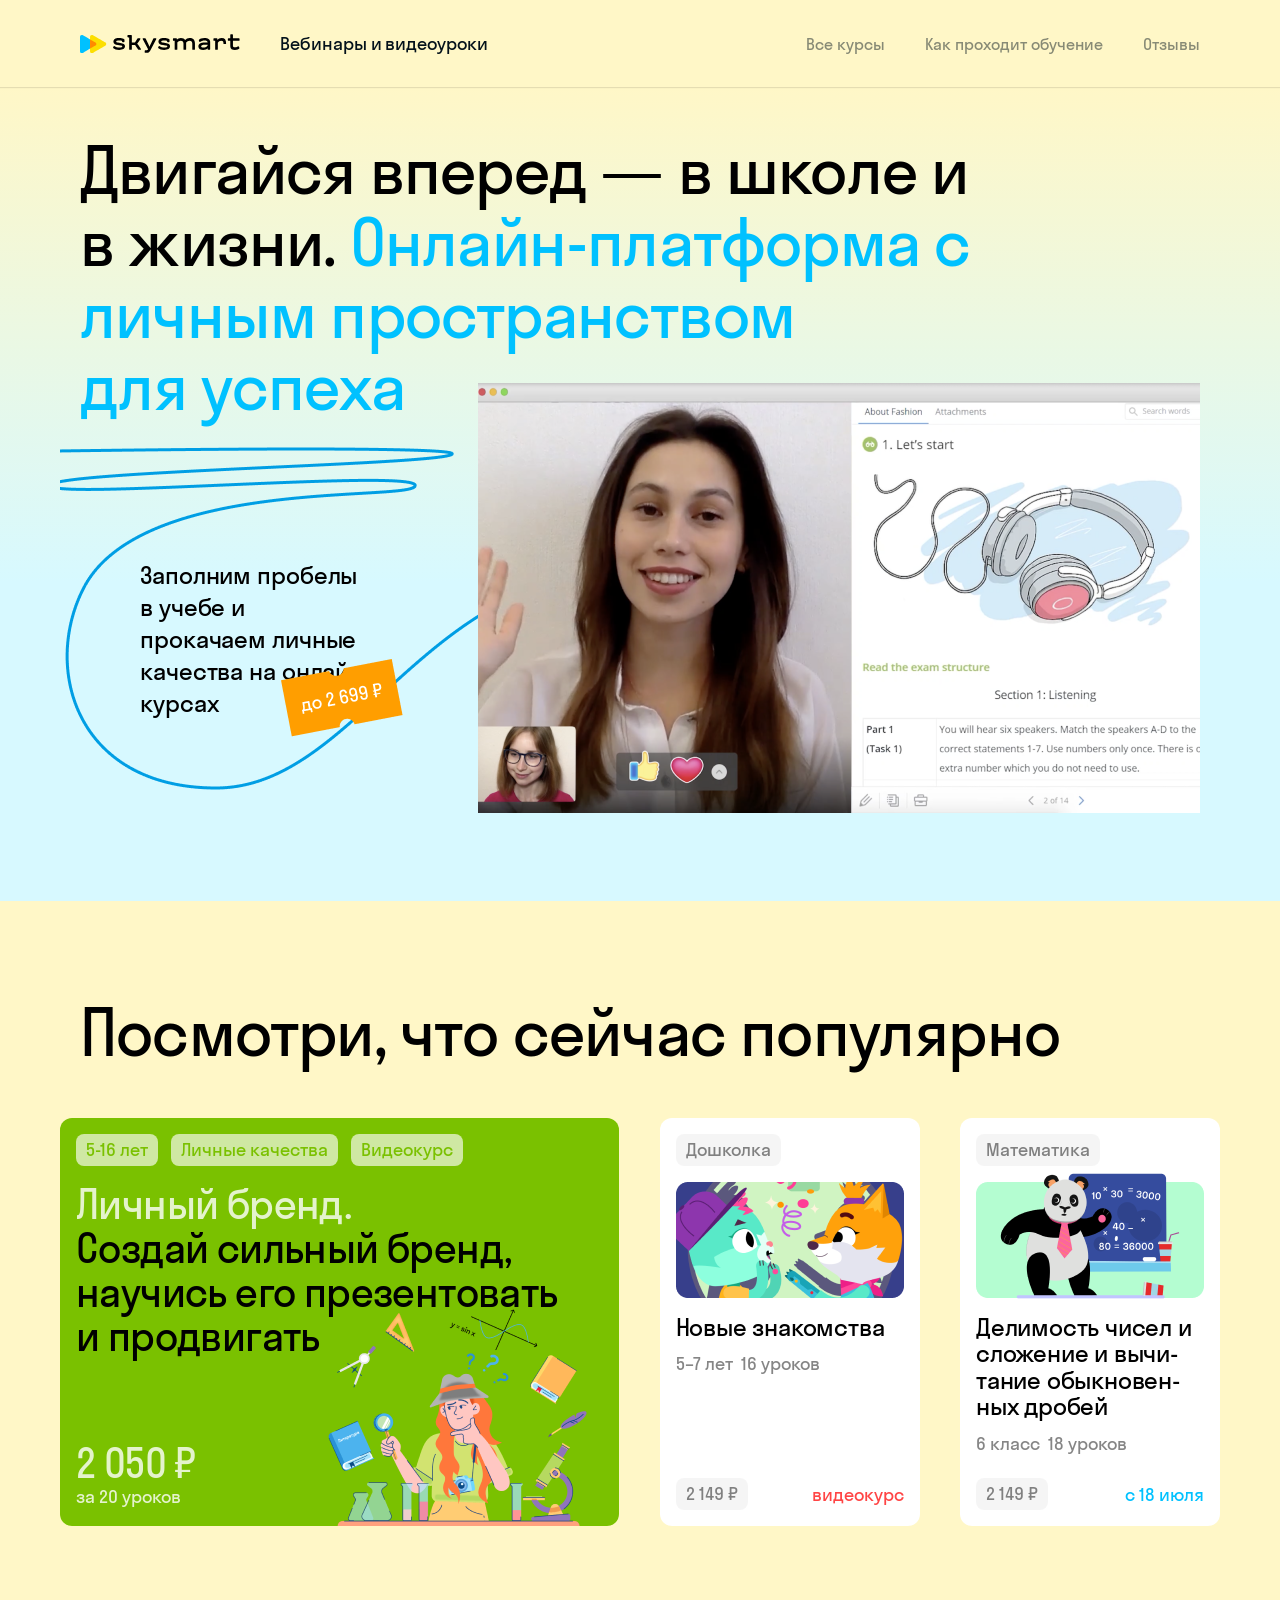
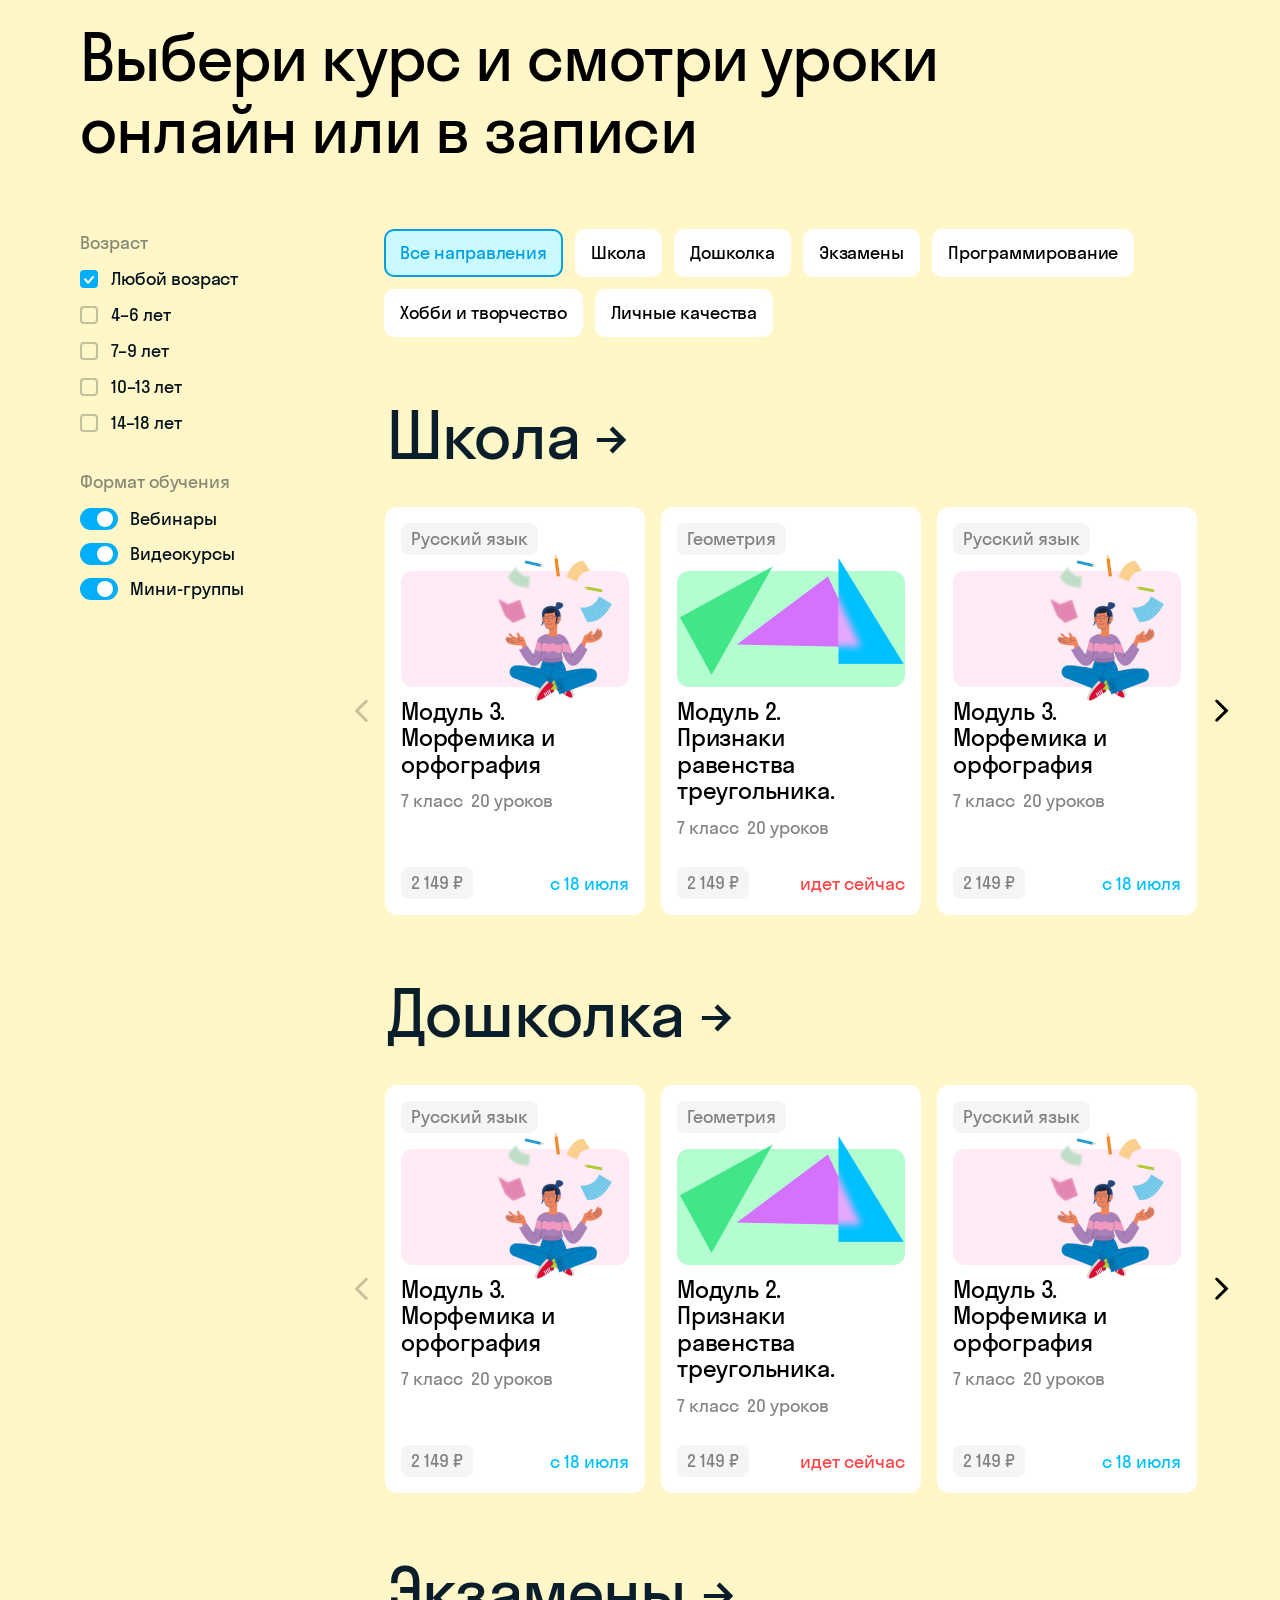
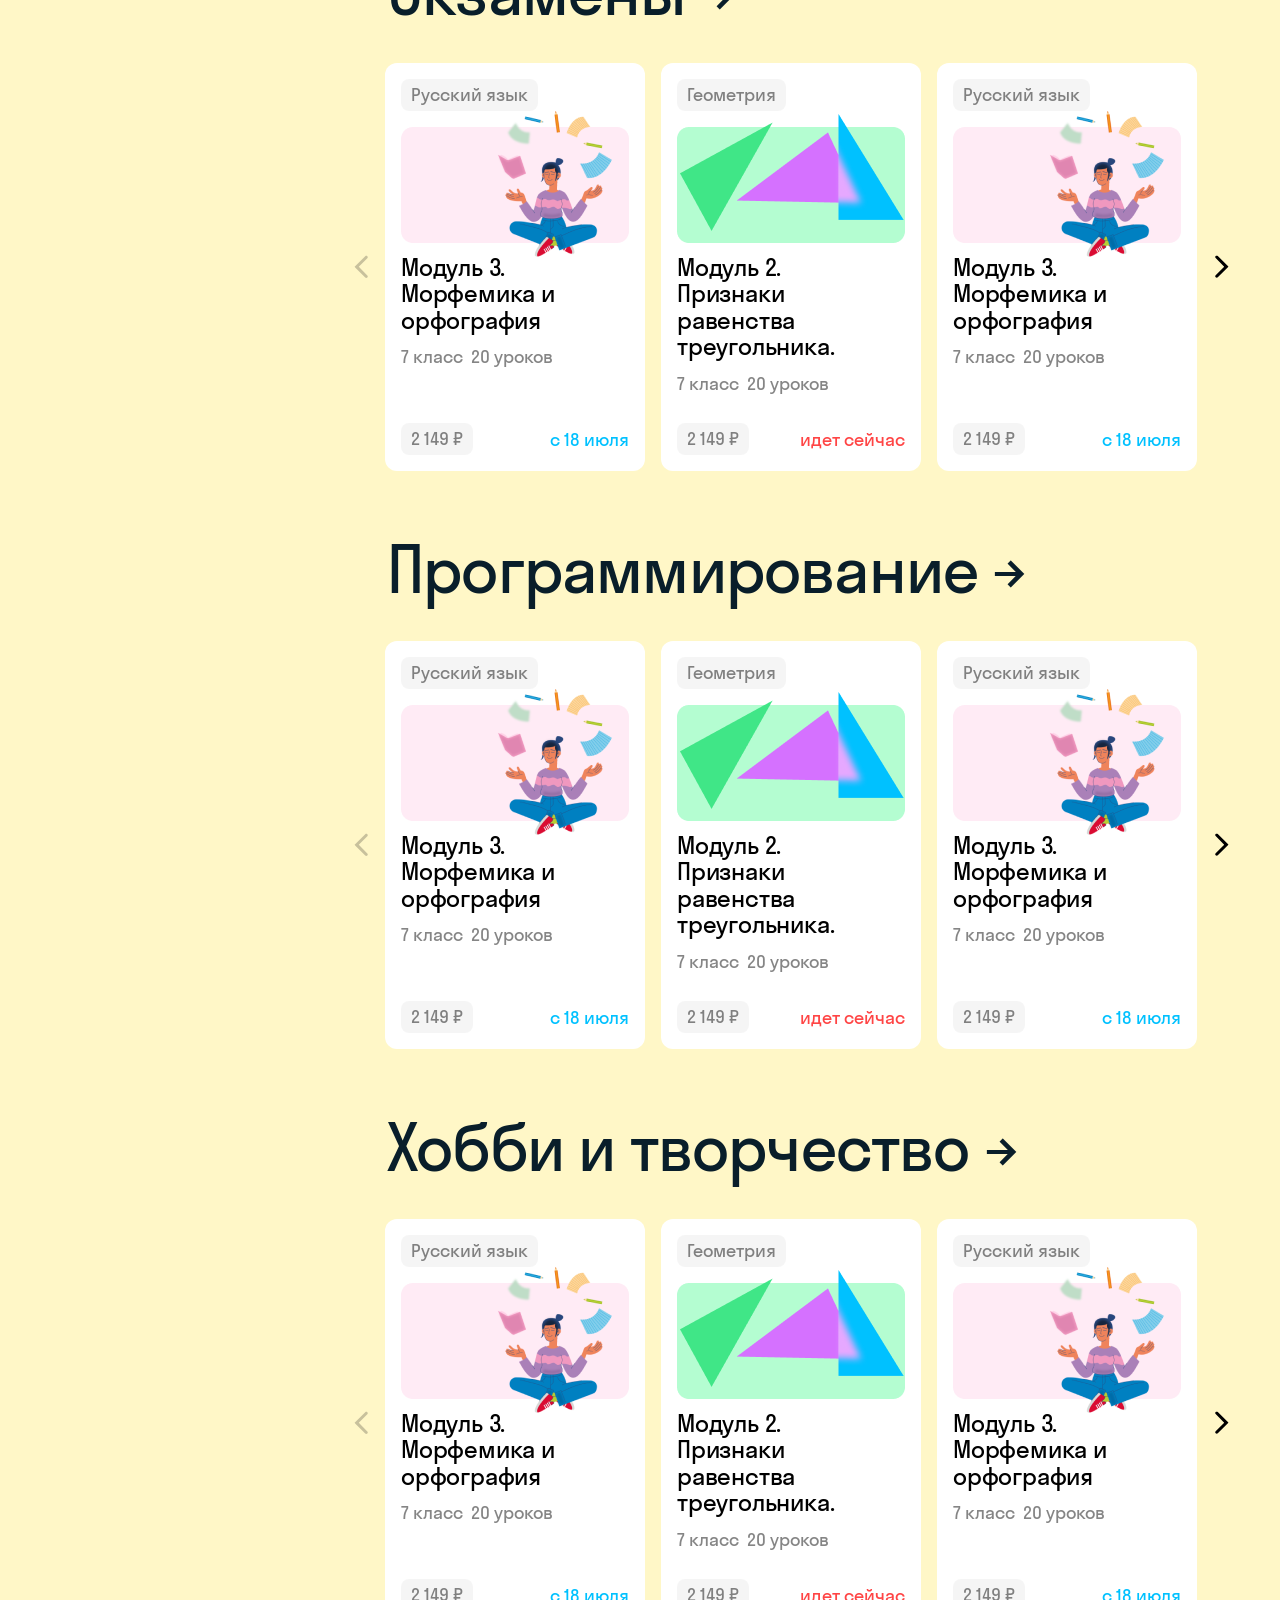
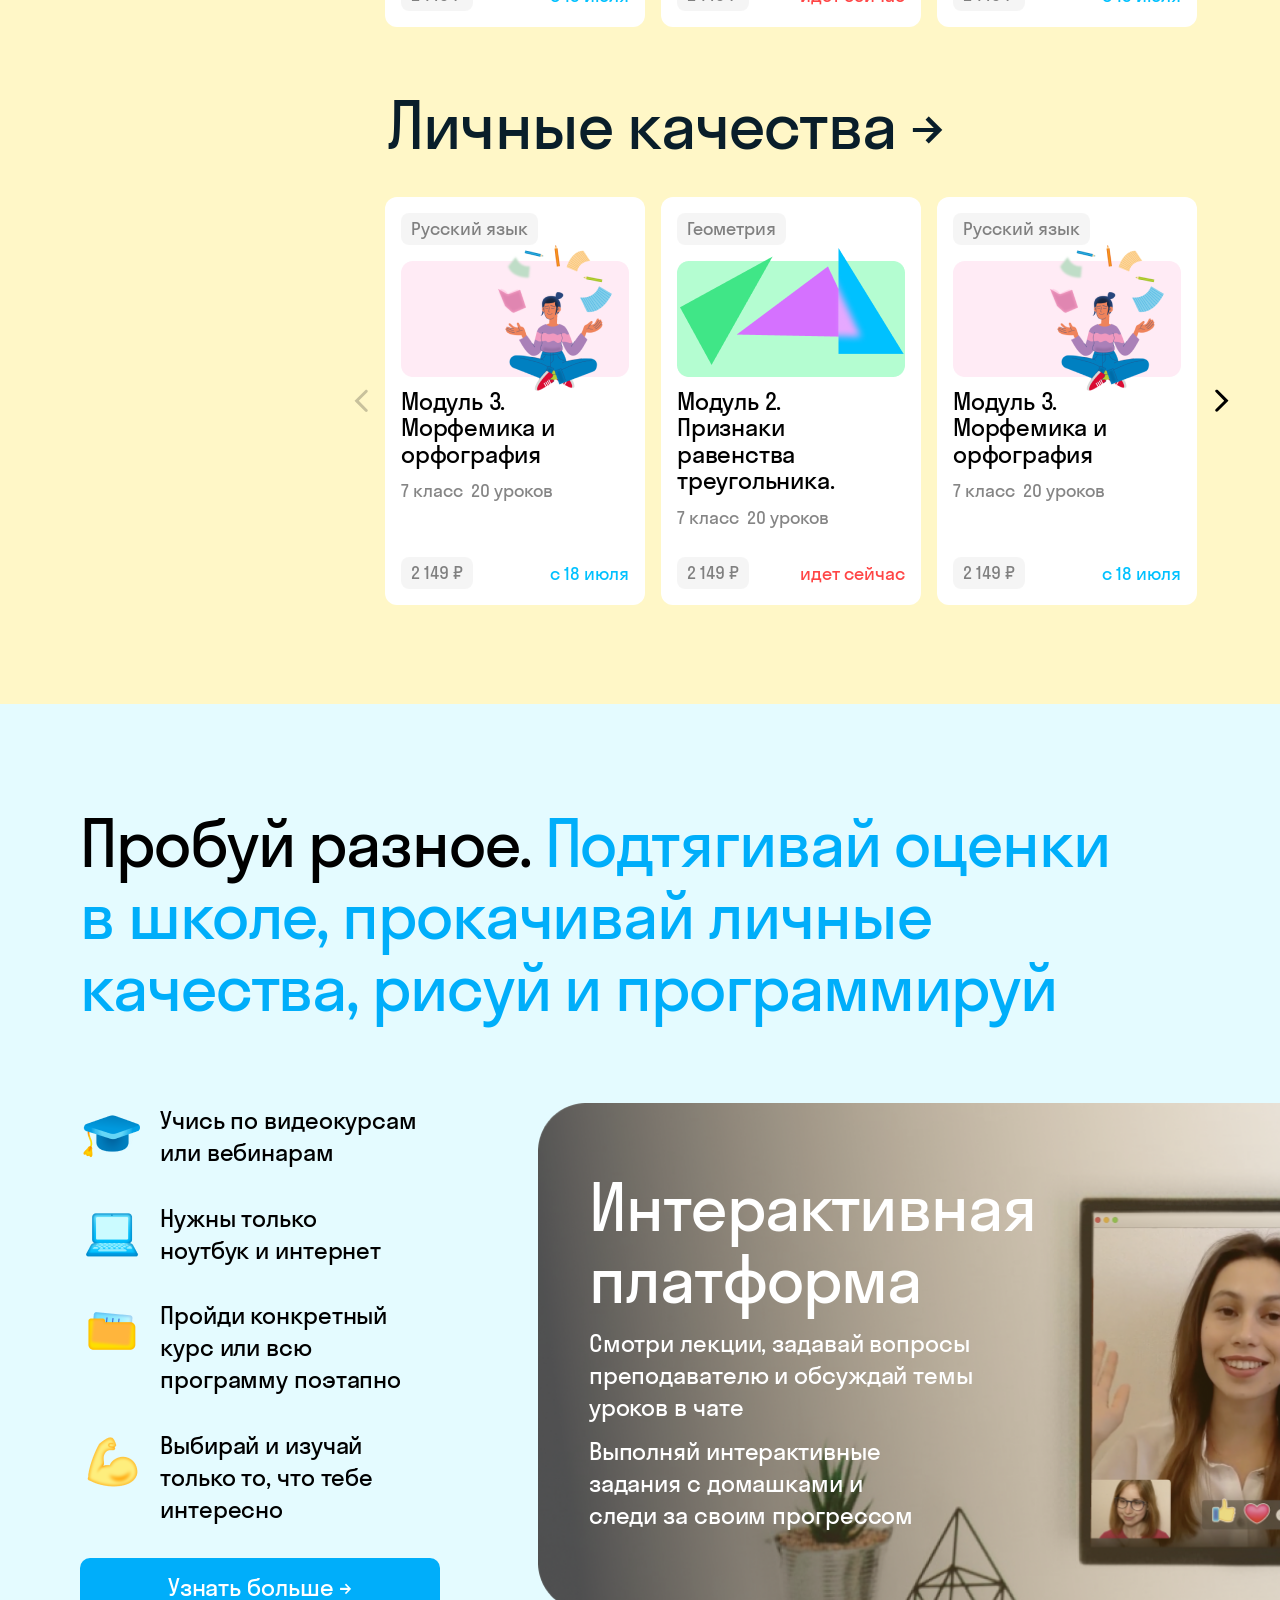
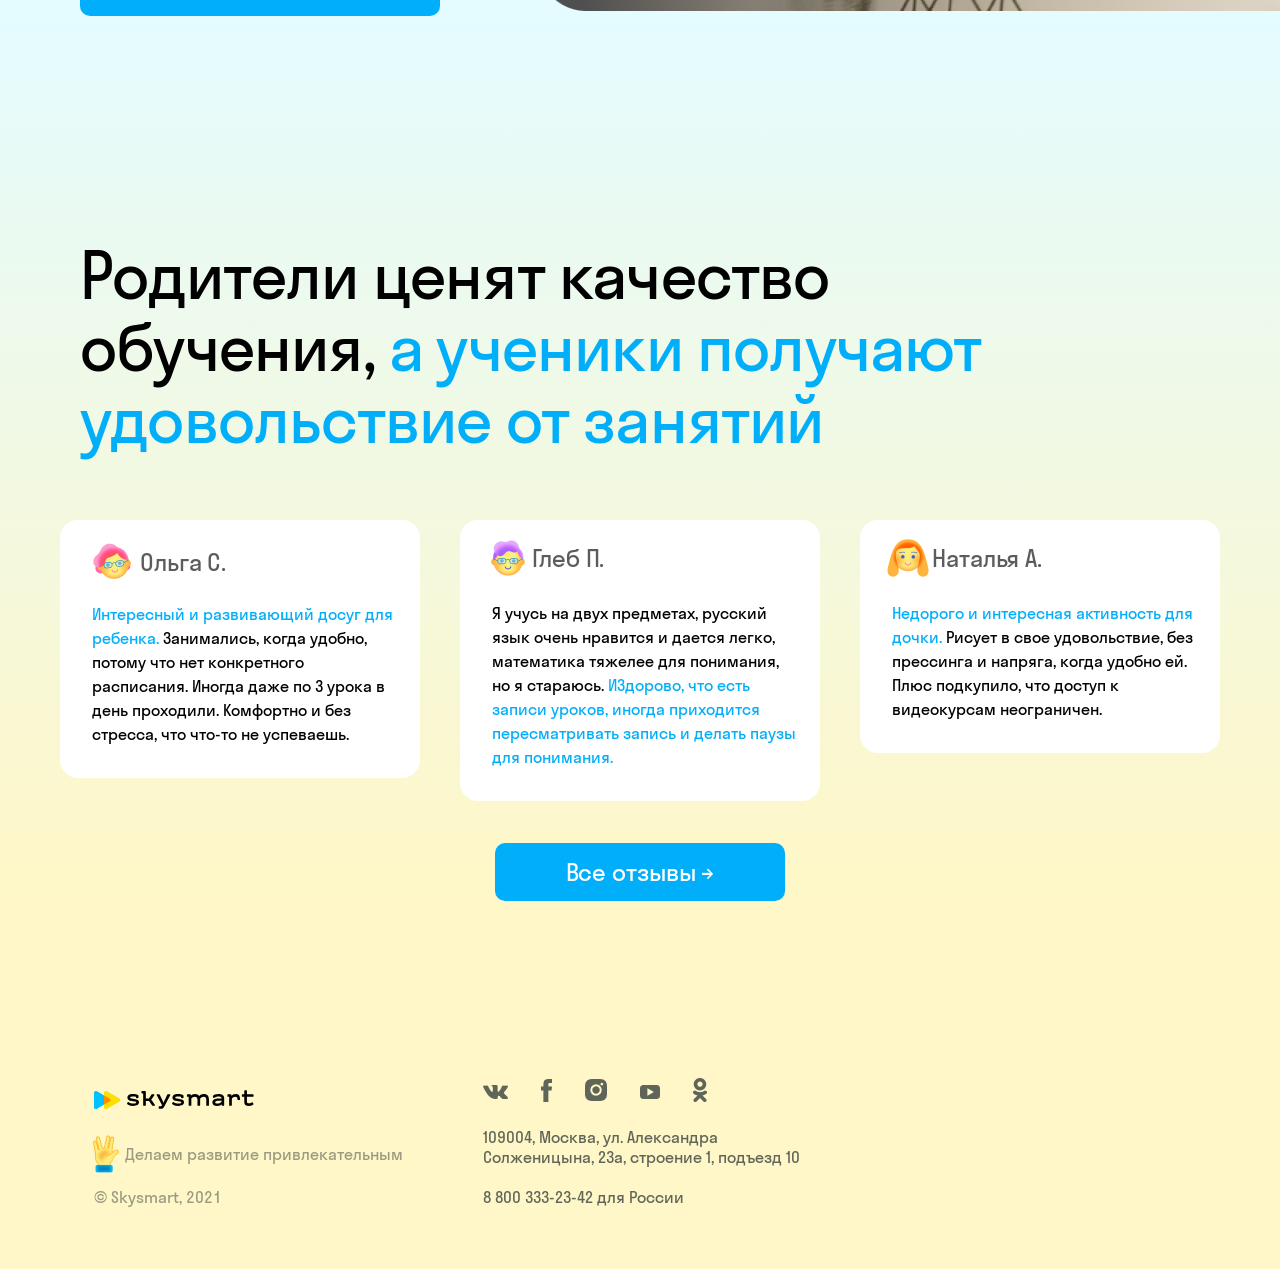
==== commit fb7c1532: "new page" ====
--- a/app/index.html
+++ b/app/index.html
@@ -452,7 +452,7 @@
                                         </div>
                                         <!--           Slide  6 Last card      -->
                                         <div class="cards-slider__slide">
-                                            <a href="#" class="course-card last-card" id="all-school">
+                                            <a href="all-filters.html" class="course-card last-card" id="all-school">
                                                 <span class="last-card__title">Все курсы направления школа →</span>
                                                 <img class="last-card__img" src="images/all-school-img.png" alt="#">
                                             </a>
--- a/app/css/style.min.css
+++ b/app/css/style.min.css
@@ -1,2 +1,2 @@
-@font-face{font-family:"Stratos LC Web";src:url(../fonts/StratosLCWeb-Regular.woff),url(../fonts/StratosLCWeb-Regular.woff2),url(../fonts/StratosLCWeb-Regular.ttf);font-weight:normal;font-style:normal}@font-face{font-family:"Stratos LC Web";src:url(../fonts/StratosLCWeb-Light.woff),url(../fonts/StratosLCWeb-Light.woff2),url(../fonts/StratosLCWeb-Light.ttf);font-weight:300;font-display:swap;font-style:normal}@font-face{font-family:"Stratos LC Web";src:url(../fonts/StratosLCWeb-Medium.woff),url(../fonts/StratosLCWeb-Medium.woff2),url(../fonts/StratosLCWeb-Medium.ttf);font-weight:500;font-display:swap;font-style:normal}@font-face{font-family:"Stratos LC Web";src:url(../fonts/StratosLCWeb-Bold.woff),url(../fonts/StratosLCWeb-Bold.woff2),url(../fonts/StratosLCWeb-Bold.ttf);font-weight:bold;font-display:swap;font-style:normal}*,html,body{-webkit-box-sizing:border-box;box-sizing:border-box}body{margin:0;padding:0;font-family:'Stratos LC Web', sans-serif;font-weight:400;font-size:18px;color:#000;background-color:#FFF7C7}h1,h2,h3,h4,h5,h6{margin:0;padding:0}a{text-decoration:none}ul,li{margin:0;padding:0;list-style-type:none}p{margin:0;padding:0}.container{width:100%;max-width:1160px;padding:0 20px;margin:0 auto}.main{margin-top:87px}@media (max-width: 768px){.main{margin-top:36px}}.title{font-weight:400;font-size:64px;line-height:72px;letter-spacing:-0.8px;-webkit-font-feature-settings:'pnum' on, 'lnum' on;font-feature-settings:'pnum' on, 'lnum' on;color:#000000}@media (max-width: 768px){.title{font-size:32px;line-height:36px;letter-spacing:-0.25px}}@media (max-width: 768px){.br_d{display:none}}.br_m{display:none}@media (max-width: 768px){.br_m{display:block}}.slick-slider{position:relative;display:block;-webkit-box-sizing:border-box;box-sizing:border-box;-webkit-touch-callout:none;-webkit-user-select:none;-moz-user-select:none;-ms-user-select:none;user-select:none;-ms-touch-action:pan-y;touch-action:pan-y;-webkit-tap-highlight-color:transparent}.slick-list{position:relative;overflow:hidden;display:block;margin:0;padding:0}.slick-list:focus{outline:none}.slick-list.dragging{cursor:pointer;cursor:hand}.slick-slider .slick-track,.slick-slider .slick-list{-webkit-transform:translate3d(0, 0, 0);-ms-transform:translate3d(0, 0, 0);transform:translate3d(0, 0, 0)}.slick-track{position:relative;left:0;top:0;display:block;margin-left:auto;margin-right:auto}.slick-track:before,.slick-track:after{content:"";display:table}.slick-track:after{clear:both}.slick-loading .slick-track{visibility:hidden}.slick-slide{float:left;height:100%;min-height:1px;display:none}[dir="rtl"] .slick-slide{float:right}.slick-slide img{display:block}.slick-slide.slick-loading img{display:none}.slick-slide.dragging img{pointer-events:none}.slick-initialized .slick-slide{display:block}.slick-loading .slick-slide{visibility:hidden}.slick-vertical .slick-slide{display:block;height:auto;border:1px solid transparent}.slick-arrow.slick-hidden{display:none}.header{width:100%;height:87px;display:-webkit-box;display:-ms-flexbox;display:flex;-webkit-box-pack:center;-ms-flex-pack:center;justify-content:center;-webkit-box-align:center;-ms-flex-align:center;align-items:center;-webkit-box-shadow:0 1px 1px rgba(0,0,0,0.1);box-shadow:0 1px 1px rgba(0,0,0,0.1);background-color:#FFF7C7;position:fixed;top:0;left:0;z-index:1000}@media (max-width: 768px){.header{padding-top:18px;-webkit-box-orient:vertical;-webkit-box-direction:normal;-ms-flex-direction:column;flex-direction:column;-webkit-box-pack:start;-ms-flex-pack:start;justify-content:flex-start;height:38px;min-height:56px;-webkit-box-shadow:none;box-shadow:none}}.header-logo{display:-webkit-box;display:-ms-flexbox;display:flex;-webkit-box-orient:vertical;-webkit-box-direction:normal;-ms-flex-direction:column;flex-direction:column;-webkit-box-pack:center;-ms-flex-pack:center;justify-content:center;-webkit-box-align:center;-ms-flex-align:center;align-items:center}@media (max-width: 768px){.header-logo img{width:138px}}.header__inner{width:100%;height:inherit;display:-webkit-box;display:-ms-flexbox;display:flex;-webkit-box-pack:justify;-ms-flex-pack:justify;justify-content:space-between;-webkit-box-align:center;-ms-flex-align:center;align-items:center}.header__inner-left{width:408px;height:inherit;display:-webkit-box;display:-ms-flexbox;display:flex;-webkit-box-pack:justify;-ms-flex-pack:justify;justify-content:space-between;-webkit-box-align:center;-ms-flex-align:center;align-items:center}@media (max-width: 768px){.header__inner-left{width:169px}}.header__inner .burger{display:none}@media (max-width: 768px){.header__inner .burger{display:block;width:18px;height:14px;background-image:url("../images/burger-menu.svg")}}@media (max-width: 768px){.header__inner .burger.close-burger{width:14px;height:14px;background-image:url("../images/close.svg")}}.header__inner .go-vebinars{font-size:18px;line-height:0;letter-spacing:-0.05px;-webkit-font-feature-settings:'pnum' on, 'lnum' on;font-feature-settings:'pnum' on, 'lnum' on;color:#04121B}@media (max-width: 768px){.header__inner .go-vebinars{display:none}}.header__inner-right{width:394px;height:inherit;display:-webkit-box;display:-ms-flexbox;display:flex;-webkit-box-pack:justify;-ms-flex-pack:justify;justify-content:space-between;-webkit-box-align:center;-ms-flex-align:center;align-items:center}@media (max-width: 768px){.header__inner-right{display:none}}.header-menu-link{font-size:16px;line-height:24px;-webkit-font-feature-settings:'pnum' on, 'lnum' on;font-feature-settings:'pnum' on, 'lnum' on;color:rgba(4,18,27,0.48)}.header__menu-mob{-webkit-transform:translateX(-100%);-ms-transform:translateX(-100%);transform:translateX(-100%);-webkit-transition:all 0.2s ease-in-out;-o-transition:all 0.2s ease-in-out;transition:all 0.2s ease-in-out;display:none}@media (max-width: 768px){.header__menu-mob{display:block;padding-top:54px;padding-bottom:500px;width:100%;background-color:#FFF7C7}}.header__menu-mob .menu{width:344px;margin:0 auto;display:-webkit-box;display:-ms-flexbox;display:flex;-webkit-box-orient:vertical;-webkit-box-direction:normal;-ms-flex-direction:column;flex-direction:column}.header__menu-mob .menu-item{margin-top:8px;display:-webkit-box;display:-ms-flexbox;display:flex;-webkit-box-pack:start;-ms-flex-pack:start;justify-content:flex-start;-webkit-box-align:center;-ms-flex-align:center;align-items:center;font-size:16px;line-height:20px;color:#141819}.header__menu-mob .menu-item img{margin-right:8px}.header__menu-mob .menu-item:first-child{margin-top:0}.header__menu-mob .back-call{width:344px;margin:0 auto;margin-top:64px;font-size:18px;line-height:24px;-webkit-font-feature-settings:'pnum' on, 'lnum' on;font-feature-settings:'pnum' on, 'lnum' on;color:#25292E;position:relative}.header__menu-mob .back-call__phone{display:-webkit-box;display:-ms-flexbox;display:flex;-webkit-box-orient:vertical;-webkit-box-direction:normal;-ms-flex-direction:column;flex-direction:column;margin-top:8px;font-size:32px;line-height:38px;letter-spacing:0.6px;-webkit-font-feature-settings:'pnum' on, 'lnum' on;font-feature-settings:'pnum' on, 'lnum' on}.header__menu-mob .back-call__img{position:absolute;top:44px;left:132px}.first-screen{width:100%;height:814px;padding-top:48px;background:-webkit-gradient(linear, left top, left bottom, from(rgba(255,247,199,0)), color-stop(60.82%, #D7F9FF));background:-o-linear-gradient(top, rgba(255,247,199,0) 0%, #D7F9FF 60.82%);background:linear-gradient(180deg, rgba(255,247,199,0) 0%, #D7F9FF 60.82%)}@media (max-width: 768px){.first-screen{height:614px;overflow:hidden}}.first-screen .container{position:relative}.first-screen__text-gif{display:-webkit-box;display:-ms-flexbox;display:flex;-webkit-box-pack:justify;-ms-flex-pack:justify;justify-content:space-between}@media (max-width: 768px){.first-screen__text-gif{-webkit-box-orient:vertical;-webkit-box-direction:normal;-ms-flex-direction:column;flex-direction:column}}.first-screen__title{width:891px}@media (max-width: 768px){.first-screen__title{width:312px}}.first-screen__title-blue{color:#00C1FF}.first-screen__subtitle{width:235px;margin-top:136px;margin-left:60px;font-size:24px;line-height:32px;letter-spacing:-0.1px;-webkit-font-feature-settings:'pnum' on, 'lnum' on;font-feature-settings:'pnum' on, 'lnum' on;position:relative}@media (max-width: 768px){.first-screen__subtitle{width:268px;margin-top:84px;margin-left:-3px;font-size:18px;line-height:24px;letter-spacing:-0.05px}}.first-screen .price-sticker{position:absolute;top:100px;left:141px;z-index:999}@media (max-width: 768px){.first-screen .price-sticker{width:108px;top:-43px;left:164px}}.first-screen__gif{width:760px;height:430px;margin-top:-40px;overflow:hidden;position:relative;z-index:999}@media (max-width: 768px){.first-screen__gif{width:343px;height:193px;margin:0 auto;margin-top:35px}}.first-screen__gif .gif-poster{width:760px;height:430px;-o-object-fit:cover;object-fit:cover;position:absolute;top:50%;left:55%;-webkit-transform:translate(-50%, -50%);-ms-transform:translate(-50%, -50%);transform:translate(-50%, -50%)}@media (max-width: 768px){.first-screen__gif .gif-poster{width:343px;height:193px;left:50%}}.curve{position:absolute;bottom:23px;left:0;z-index:100}@media (max-width: 768px){.curve{width:532px;bottom:auto;top:196px;left:-158px;-webkit-transform:scale(-1, 1);-ms-transform:scale(-1, 1);transform:scale(-1, 1)}}.popular{width:100%;margin-top:96px}@media (max-width: 768px){.popular{margin-top:48px}}@media (max-width: 768px){.popular .course-card{width:334px;height:440px;margin-top:16px;border-radius:12px}}@media (max-width: 768px){.popular .course-card__course-name{margin-top:11px}}.popular__cards{max-width:1160px;width:100%;margin:0 auto;margin-top:49px;display:-webkit-box;display:-ms-flexbox;display:flex;-webkit-box-pack:justify;-ms-flex-pack:justify;justify-content:space-between}@media (max-width: 768px){.popular__cards{margin-top:25px;-webkit-box-orient:vertical;-webkit-box-direction:normal;-ms-flex-direction:column;flex-direction:column;-webkit-box-align:center;-ms-flex-align:center;align-items:center}}.popular__cards-title{width:500px;margin-top:16px;font-size:40px;line-height:44px;letter-spacing:-0.6px;-webkit-font-feature-settings:'pnum' on, 'lnum' on;font-feature-settings:'pnum' on, 'lnum' on}@media (max-width: 768px){.popular__cards-title{width:307px;font-size:32px;line-height:36px;letter-spacing:-0.25px;-webkit-font-feature-settings:'pnum' on, 'lnum' on;font-feature-settings:'pnum' on, 'lnum' on}}.popular__cards-title_white{display:block;color:rgba(255,255,255,0.8)}.popular__cards-card_green{width:559px;height:408px;padding:16px;background:#7AC100;border-radius:12px;position:relative}@media (max-width: 768px){.popular__cards-card_green{width:343px;height:438px;background:#BCEC30}}.popular__cards-filter-block{width:387px;display:-webkit-box;display:-ms-flexbox;display:flex;-webkit-box-pack:justify;-ms-flex-pack:justify;justify-content:space-between}@media (max-width: 768px){.popular__cards-filter-block{width:216px;-ms-flex-wrap:wrap;flex-wrap:wrap}}.popular__cards-filter-block_i{padding:4px 10px;font-size:18px;line-height:24px;-webkit-font-feature-settings:'pnum' on, 'lnum' on;font-feature-settings:'pnum' on, 'lnum' on;color:#7AC100;background:rgba(255,255,255,0.64);border-radius:8px}@media (max-width: 768px){.popular__cards-filter-block_i{font-size:14px;line-height:18px;letter-spacing:0.1px;-webkit-font-feature-settings:'pnum' on, 'lnum' on;font-feature-settings:'pnum' on, 'lnum' on;color:#7AC100}}@media (max-width: 768px){.popular__cards-filter-block_i:last-child{margin-top:8px}}.popular__cards-price{margin-top:83px;font-size:40px;line-height:44px;letter-spacing:-0.6px;-webkit-font-feature-settings:'pnum' on, 'lnum' on;font-feature-settings:'pnum' on, 'lnum' on;color:rgba(255,255,255,0.8)}@media (max-width: 768px){.popular__cards-price{display:inline-block;margin-top:122px;padding:4px 10px;background:rgba(255,255,255,0.64);border-radius:8px;font-size:14px;line-height:18px;letter-spacing:0.1px;-webkit-font-feature-settings:'pnum' on, 'lnum' on;font-feature-settings:'pnum' on, 'lnum' on;color:#7AC100}}.popular__cards-numb-less{font-size:18px;line-height:24px;-webkit-font-feature-settings:'pnum' on, 'lnum' on;font-feature-settings:'pnum' on, 'lnum' on;color:rgba(255,255,255,0.8)}@media (max-width: 768px){.popular__cards-numb-less{display:none}}.popular__cards-img{position:absolute;bottom:0;right:15px}.course-card{display:block;width:260px;height:408px;padding:16px;background:#FFFFFF;border-radius:12px;position:relative;-webkit-transition:all 0.2s ease-in-out;-o-transition:all 0.2s ease-in-out;transition:all 0.2s ease-in-out}@media (min-width: 769px){.course-card:hover{-webkit-box-shadow:0 0 16px rgba(0,0,0,0.16);box-shadow:0 0 16px rgba(0,0,0,0.16);-webkit-transition:all 0.2s ease-in-out;-o-transition:all 0.2s ease-in-out;transition:all 0.2s ease-in-out}}@media (max-width: 768px){.course-card{width:260px;height:408px}}.course-card__image{width:100%}.course-card__filter{display:inline-block;padding:4px 10px;background:rgba(0,0,0,0.04);border-radius:8px;font-size:18px;line-height:24px;-webkit-font-feature-settings:'pnum' on, 'lnum' on;font-feature-settings:'pnum' on, 'lnum' on;color:rgba(0,0,0,0.48)}.course-card__course-name{margin-top:-5px;font-size:24px;line-height:110%;letter-spacing:-0.2px;-webkit-font-feature-settings:'pnum' on, 'lnum' on;font-feature-settings:'pnum' on, 'lnum' on;color:#000}@media (max-width: 768px){.course-card__course-name{margin-top:2px}}.course-card__course-info{display:-webkit-box;display:-ms-flexbox;display:flex;margin-top:12px;font-size:18px;line-height:24px;-webkit-font-feature-settings:'pnum' on, 'lnum' on;font-feature-settings:'pnum' on, 'lnum' on;color:rgba(0,0,0,0.48)}.course-card__age,.course-card__grade{margin-right:8px}.course-card__price-and-status{width:228px;display:-webkit-box;display:-ms-flexbox;display:flex;-webkit-box-pack:justify;-ms-flex-pack:justify;justify-content:space-between;position:absolute;bottom:16px;left:50%;-webkit-transform:translateX(-50%);-ms-transform:translateX(-50%);transform:translateX(-50%)}@media (max-width: 768px){.course-card__price-and-status{width:228px;left:12px;-webkit-transform:translateY(0);-ms-transform:translateY(0);transform:translateY(0)}}.course-card__curse-price{padding:4px 10px;background:rgba(0,0,0,0.04);border-radius:8px;font-size:18px;line-height:24px;-webkit-font-feature-settings:'pnum' on, 'lnum' on;font-feature-settings:'pnum' on, 'lnum' on;color:rgba(0,0,0,0.48)}.course-card__curse-status{margin-top:5px;font-size:18px;line-height:24px;text-align:right;-webkit-font-feature-settings:'pnum' on, 'lnum' on;font-feature-settings:'pnum' on, 'lnum' on}.course-card__curse-status_already{color:#FF4545}.course-card__curse-status_soon{color:#00C1FF}.last-card{background:#E4FBFF;position:relative;overflow:hidden}.last-card__title{font-size:32px;line-height:38px;letter-spacing:-0.15px;-webkit-font-feature-settings:'pnum' on, 'lnum' on;font-feature-settings:'pnum' on, 'lnum' on;color:#091E2A}.last-card__img{position:absolute;right:0;bottom:0}.custom-checkbox{display:-webkit-box;display:-ms-flexbox;display:flex;-webkit-box-align:center;-ms-flex-align:center;align-items:center;cursor:pointer}.custom-checkbox__input{display:none}.custom-checkbox__fake{display:inline-block;width:18px;height:18px;margin-right:13px;border:2px solid rgba(4,18,27,0.24);border-radius:4px;position:relative;background-color:transparent}.custom-checkbox__fake::before{content:url("../images/check.png");display:block;position:absolute;top:40%;left:50%;-webkit-transform:translate(-50%, -50%);-ms-transform:translate(-50%, -50%);transform:translate(-50%, -50%);opacity:0}.custom-checkbox__input:checked+.custom-checkbox__fake{background-color:#00AEFA;border-color:transparent}.custom-checkbox__input:checked+.custom-checkbox__fake::before{opacity:1}.custom-checkbox__text{font-size:18px;line-height:26px;letter-spacing:-0.05px;-webkit-font-feature-settings:'pnum' on, 'lnum' on;font-feature-settings:'pnum' on, 'lnum' on;color:#04121B}.switch{margin-top:13px;position:relative;display:inline-block;width:38px;height:22px}.switch input{opacity:0;width:0;height:0}.slider{position:absolute;cursor:pointer;top:0;left:0;right:0;bottom:0;background-color:rgba(4,18,27,0.36);-webkit-transition:.4s;-o-transition:.4s;transition:.4s}.slider:before{position:absolute;content:"";height:16px;width:16px;left:3px;bottom:3px;background-color:white;-webkit-transition:.4s;-o-transition:.4s;transition:.4s}input:checked+.slider{background-color:#00AEFA}input:focus+.slider{-webkit-box-shadow:0 0 1px #00AEFA;box-shadow:0 0 1px #00AEFA}input:checked+.slider:before{-webkit-transform:translateX(14px);-ms-transform:translateX(14px);transform:translateX(14px)}.slider.round{border-radius:18px}.slider.round:before{border-radius:50%}.switch__text{position:absolute;top:50%;left:50px;-webkit-transform:translateY(-50%);-ms-transform:translateY(-50%);transform:translateY(-50%);width:114px;font-size:18px;line-height:26px;letter-spacing:-0.05px;-webkit-font-feature-settings:'pnum' on, 'lnum' on;font-feature-settings:'pnum' on, 'lnum' on;color:#04121B;cursor:pointer}@media (max-width: 768px){.custom-radiobutton:nth-child(1){-webkit-box-ordinal-group:1;-ms-flex-order:0;order:0}.custom-radiobutton:nth-child(2){-webkit-box-ordinal-group:2;-ms-flex-order:1;order:1}.custom-radiobutton:nth-child(3){-webkit-box-ordinal-group:3;-ms-flex-order:2;order:2}.custom-radiobutton:nth-child(4){-webkit-box-ordinal-group:6;-ms-flex-order:5;order:5}.custom-radiobutton:nth-child(5){-webkit-box-ordinal-group:5;-ms-flex-order:4;order:4}.custom-radiobutton:nth-child(6){-webkit-box-ordinal-group:4;-ms-flex-order:3;order:3}.custom-radiobutton:nth-child(7){-webkit-box-ordinal-group:7;-ms-flex-order:6;order:6}}.custom-radiobutton__input{display:none}.custom-radiobutton__fake{display:inline-block;padding:10px 14px;background:#fff;border:2px solid #fff;border-radius:10px;font-size:18px;line-height:24px;text-align:center;letter-spacing:-0.05px;-webkit-font-feature-settings:'pnum' on, 'lnum' on;font-feature-settings:'pnum' on, 'lnum' on;color:#000000;cursor:pointer}@media (max-width: 768px){.custom-radiobutton__fake{padding:6px 12px;font-size:16px;line-height:24px}}.custom-radiobutton__input:checked+.custom-radiobutton__fake{background:#CAFAFF;border:2px solid #009EE4;color:#009EE4}.curses{width:100%;margin-top:96px;overflow:hidden}@media (max-width: 768px){.curses{margin-top:43px;overflow:hidden}}.curses__title{width:80%}@media (max-width: 768px){.curses__title{width:100%}}.curses__filters{width:100%;margin-top:64px;display:-webkit-box;display:-ms-flexbox;display:flex;-webkit-box-pack:justify;-ms-flex-pack:justify;justify-content:space-between;-ms-flex-wrap:wrap;flex-wrap:wrap}@media (max-width: 768px){.curses__filters{margin-top:24px}}.curses__filters-left{width:164px}@media (max-width: 768px){.curses__filters-left{display:block;width:100%;height:100vh;padding:0 16px;padding-top:60px;position:fixed;top:0;left:0;z-index:1500;background-color:#FFF7C7;-webkit-transform:translateX(-100%);-ms-transform:translateX(-100%);transform:translateX(-100%);-webkit-transition:all 0.2s ease-in-out;-o-transition:all 0.2s ease-in-out;transition:all 0.2s ease-in-out}}.curses__filters-right{width:892px}@media (max-width: 768px){.curses__filters-right{width:100%}}@media (max-width: 768px){.curses__filters-age{margin-top:71px}}.curses__filters-age__title{font-size:18px;line-height:26px;letter-spacing:-0.05px;-webkit-font-feature-settings:'pnum' on, 'lnum' on;font-feature-settings:'pnum' on, 'lnum' on;color:rgba(4,18,27,0.48)}.curses__filters-age .custom-checkbox{margin-top:10px}.curses__filters-format{margin-top:33px}@media (max-width: 768px){.curses__filters-format{margin-top:64px}}.curses__filters-format__title{font-size:18px;line-height:26px;letter-spacing:-0.05px;-webkit-font-feature-settings:'pnum' on, 'lnum' on;font-feature-settings:'pnum' on, 'lnum' on;color:rgba(4,18,27,0.48)}.curses__filters-format__form{display:-webkit-box;display:-ms-flexbox;display:flex;-webkit-box-orient:vertical;-webkit-box-direction:normal;-ms-flex-direction:column;flex-direction:column}.curses__filters-type{width:auto;margin-left:51px;margin-top:-13px}@media (max-width: 768px){.curses__filters-type{margin-top:-8px;margin-left:0}}.curses__filters-type__form{width:100%;display:-webkit-box;display:-ms-flexbox;display:flex;-webkit-box-orient:horizontal;-webkit-box-direction:normal;-ms-flex-direction:row;flex-direction:row;-ms-flex-wrap:wrap;flex-wrap:wrap;-webkit-box-pack:start;-ms-flex-pack:start;justify-content:flex-start;margin-left:25px}@media (max-width: 768px){.curses__filters-type__form{width:335px;margin-left:0}}.curses__filters-type .custom-radiobutton__fake{margin-right:12px;margin-top:12px}@media (max-width: 768px){.curses__filters-type .custom-radiobutton__fake{margin-right:8px;margin-top:8px}}.curses-groups{width:100%;margin-top:63px;margin-left:37px}@media (max-width: 768px){.curses-groups{width:115%;margin-top:-32px;margin-left:0}}.curses-groups:first-child{margin-top:62px}@media (max-width: 768px){.curses-groups:first-child{margin-top:32px}}@media (max-width: 768px){.curses-groups__group{margin-top:64px}}.curses-groups__group-title{margin-left:42px;font-size:64px;line-height:72px;letter-spacing:-0.8px;-webkit-font-feature-settings:'pnum' on, 'lnum' on;font-feature-settings:'pnum' on, 'lnum' on;color:#091E2A}@media (max-width: 768px){.curses-groups__group-title{margin-left:0;font-size:32px;line-height:36px;letter-spacing:-0.25px;-webkit-font-feature-settings:'pnum' on, 'lnum' on;font-feature-settings:'pnum' on, 'lnum' on}}.curses-groups__group-cards{width:100%;margin-top:35px}@media (max-width: 768px){.curses-groups__group-cards{margin-top:15px;margin-left:-20px;overflow-x:scroll}.curses-groups__group-cards::-webkit-scrollbar{width:0}}.any-years-btn{display:none}@media (max-width: 768px){.any-years-btn{display:-webkit-box;display:-ms-flexbox;display:flex;-webkit-box-orient:horizontal;-webkit-box-direction:normal;-ms-flex-direction:row;flex-direction:row;-webkit-box-pack:justify;-ms-flex-pack:justify;justify-content:space-between;-webkit-box-align:center;-ms-flex-align:center;align-items:center;width:343px;height:48px;margin:0 auto;margin-top:24px;padding:0 16px;background-color:#00C1FF;color:#FFFFFF;border:none;outline:none;border-radius:24px;font-size:20px;line-height:26px}}.back-age-filter{display:none}@media (max-width: 768px){.back-age-filter{display:block;font-size:20px;line-height:26px;-webkit-font-feature-settings:'pnum' on, 'lnum' on;font-feature-settings:'pnum' on, 'lnum' on;color:#000000}}.back-age-filter img{margin-right:13px}.show-courses{display:none}@media (max-width: 768px){.show-courses{display:-webkit-box;display:-ms-flexbox;display:flex;-webkit-box-pack:center;-ms-flex-pack:center;justify-content:center;-webkit-box-align:center;-ms-flex-align:center;align-items:center;margin:0 auto;margin-top:190px;width:343px;height:48px;background:#00C1FF;border-radius:8px;font-size:18px;line-height:24px;text-align:center;letter-spacing:-0.05px;-webkit-font-feature-settings:'pnum' on, 'lnum' on;font-feature-settings:'pnum' on, 'lnum' on;color:#FFFFFF}}.cards-slider{width:828px;margin:0 auto;position:relative}@media (min-width: 769px){.cards-slider{margin-top:-16px;margin-bottom:-16px}}@media (max-width: 768px){.cards-slider{width:100%;margin-left:20px;display:-webkit-box;display:-ms-flexbox;display:flex;-webkit-box-orient:horizontal;-webkit-box-direction:normal;-ms-flex-direction:row;flex-direction:row;-webkit-box-pack:justify;-ms-flex-pack:justify;justify-content:space-between}}@media (max-width: 768px){.cards-slider__slide{margin-right:24px}}.cards-slider__slide .course-card{margin:0 auto}@media (max-width: 768px){.cards-slider__slide .course-card{margin:0}}.control{position:absolute;top:50%;-webkit-transform:translateY(-50%);-ms-transform:translateY(-50%);transform:translateY(-50%);z-index:999;cursor:pointer}.control-prew{left:-24px}.control-next{right:-24px}.slick-disabled path{fill:rgba(0,0,0,0.24)}@media (min-width: 769px){.slick-slide{padding:16px 0}}@media (max-width: 768px){.slick-slide{width:276px !important}}.about{width:100%;margin-top:99px;padding-top:104px;background:#E4FBFF;position:relative;overflow:hidden}@media (max-width: 768px){.about{margin-top:50px;padding-top:56px;height:1068px}}.about__image{height:508px;position:absolute;left:42%;bottom:5px}@media (max-width: 768px){.about__image{height:232px;left:16px;bottom:0}}.about__image-title{width:484px;font-size:64px;line-height:72px;letter-spacing:-0.8px;-webkit-font-feature-settings:'pnum' on, 'lnum' on;font-feature-settings:'pnum' on, 'lnum' on;color:#FFFFFF;position:absolute;left:46%;top:468px}@media (max-width: 768px){.about__image-title{width:100%;font-size:32px;line-height:36px;letter-spacing:-0.25px;-webkit-font-feature-settings:'pnum' on, 'lnum' on;font-feature-settings:'pnum' on, 'lnum' on;color:#000000;left:16px;top:746px}}.about__image-text{width:400px;font-size:24px;line-height:32px;letter-spacing:-0.1px;-webkit-font-feature-settings:'pnum' on, 'lnum' on;font-feature-settings:'pnum' on, 'lnum' on;color:#FFFFFF;position:absolute;left:46%;top:623px}@media (max-width: 768px){.about__image-text{width:178px;font-size:14px;line-height:20px;left:38px;top:863px}}.about__image-text p:last-child{margin-top:12px;width:340px}@media (max-width: 768px){.about__image-text p:last-child{margin-top:17px;width:178px}}.about__title{letter-spacing:-1.1px}@media (max-width: 768px){.about__title{width:100%}}.about__title-blue{color:#00AEFA}.about__info{width:360px;height:512px;margin-top:80px;display:-webkit-box;display:-ms-flexbox;display:flex;-webkit-box-orient:vertical;-webkit-box-direction:normal;-ms-flex-direction:column;flex-direction:column;-webkit-box-pack:justify;-ms-flex-pack:justify;justify-content:space-between}@media (max-width: 768px){.about__info{width:343px;height:384px;margin:0 auto;margin-top:42px}}.about__info-item{display:-webkit-box;display:-ms-flexbox;display:flex;-webkit-box-pack:start;-ms-flex-pack:start;justify-content:flex-start;-webkit-box-align:start;-ms-flex-align:start;align-items:flex-start}.about__info-item-img{margin-right:16px}@media (max-width: 768px){.about__info-item-img{width:52px;margin-right:12px}}.about__info-item-text{width:280px;font-size:24px;line-height:32px;letter-spacing:-0.1px;-webkit-font-feature-settings:'pnum' on, 'lnum' on;font-feature-settings:'pnum' on, 'lnum' on}@media (max-width: 768px){.about__info-item-text{font-size:20px;line-height:26px;letter-spacing:-0.05px}}.about__info-btn{display:inline-block;padding:13px 87px;background:#00AEFA;border-radius:10px;font-size:24px;line-height:32px;text-align:center;letter-spacing:-0.1px;-webkit-font-feature-settings:'pnum' on, 'lnum' on;font-feature-settings:'pnum' on, 'lnum' on;color:#FFFFFF}@media (max-width: 768px){.about__info-btn{padding:15px 102px;font-size:18px;line-height:24px;letter-spacing:-0.05px}}.comments{width:100%;padding-top:224px;background:-webkit-gradient(linear, left top, left bottom, from(#E4FBFF), to(rgba(228,251,255,0)));background:-o-linear-gradient(top, #E4FBFF 0%, rgba(228,251,255,0) 100%);background:linear-gradient(180deg, #E4FBFF 0%, rgba(228,251,255,0) 100%)}@media (max-width: 768px){.comments{padding-top:56px}}.comments__title{width:910px}@media (max-width: 768px){.comments__title{width:90%}}.comments__title-blue{color:#00AEFA}.comments-wrapper{width:1160px;margin:0 auto;margin-top:64px;display:-webkit-box;display:-ms-flexbox;display:flex;-webkit-box-pack:justify;-ms-flex-pack:justify;justify-content:space-between;-webkit-box-align:start;-ms-flex-align:start;align-items:flex-start}@media (max-width: 768px){.comments-wrapper{width:100%;overflow-y:scroll;margin-top:37px}.comments-wrapper::-webkit-scrollbar{width:0}}.comments-item{width:360px;padding:14px 9px 32px 24px;border-radius:18px;background:#fff}@media (max-width: 768px){.comments-item{width:280px;margin:0 8px;padding:14px 9px 9px 15px}}@media (max-width: 768px){.comments-item:nth-child(1){margin-left:16px}}@media (max-width: 768px){.comments-item:nth-child(3){margin-right:16px}}.comments-item:nth-child(2) .comments-item__text,.comments-item:nth-child(3) .comments-item__text{margin-top:19px}.comments-item__title{width:100%;display:-webkit-box;display:-ms-flexbox;display:flex;-webkit-box-pack:start;-ms-flex-pack:start;justify-content:flex-start;-webkit-box-align:center;-ms-flex-align:center;align-items:center;font-size:24px;line-height:32px;letter-spacing:-0.1px;-webkit-font-feature-settings:'pnum' on, 'lnum' on;font-feature-settings:'pnum' on, 'lnum' on;color:rgba(0,0,0,0.64)}.comments-item__text{width:304px;margin-top:12px;margin-left:8px;font-size:16px;line-height:24px;-webkit-font-feature-settings:'pnum' on, 'lnum' on;font-feature-settings:'pnum' on, 'lnum' on}@media (max-width: 768px){.comments-item__text{margin-top:9px}}@media (max-width: 768px){.comments-item__text{width:224px}}.comments-item__text_blue{color:#00AEFA}.all-comments{width:100%;margin-top:42px;display:-webkit-box;display:-ms-flexbox;display:flex;-webkit-box-pack:center;-ms-flex-pack:center;justify-content:center}.all-comments__btn{display:inline-block;padding:13px 71px;background:#00AEFA;border-radius:10px;font-size:24px;line-height:32px;text-align:center;letter-spacing:-0.1px;-webkit-font-feature-settings:'pnum' on, 'lnum' on;font-feature-settings:'pnum' on, 'lnum' on;color:#FFFFFF}@media (max-width: 768px){.all-comments__btn{padding:15px 102px;font-size:18px;line-height:24px;letter-spacing:-0.05px}}.footer{margin-top:188px;height:180px}@media (max-width: 768px){.footer{margin-top:60px;height:358px}}@media (max-width: 768px){.footer-logo{width:43%}}.footer__inner{display:-webkit-box;display:-ms-flexbox;display:flex;-webkit-box-pack:start;-ms-flex-pack:start;justify-content:flex-start}@media (max-width: 768px){.footer__inner{-webkit-box-orient:vertical;-webkit-box-direction:normal;-ms-flex-direction:column;flex-direction:column}}.footer__inner-left{margin-right:80px;margin-left:14px}@media (max-width: 768px){.footer__inner-left{margin-right:0;margin-left:0}}.footer__inner-left .text-block{margin-top:20px;margin-left:-7px;display:-webkit-box;display:-ms-flexbox;display:flex;-webkit-box-align:center;-ms-flex-align:center;align-items:center;font-size:16px;line-height:16px;color:rgba(4,18,27,0.4)}@media (max-width: 768px){.footer__inner-left .text-block{display:none}}.footer__inner-left .text-block:last-child{margin-top:16px;margin-left:0}.footer__inner-right{margin-top:-11px}@media (max-width: 768px){.footer__inner-right{margin-top:78px}}.footer__inner-right .text-block{margin-top:20px;display:-webkit-box;display:-ms-flexbox;display:flex;-webkit-box-orient:vertical;-webkit-box-direction:normal;-ms-flex-direction:column;flex-direction:column;font-size:16px;line-height:20px;-webkit-font-feature-settings:'pnum' on, 'lnum' on;font-feature-settings:'pnum' on, 'lnum' on;color:rgba(4,18,27,0.64)}@media (max-width: 768px){.footer__inner-right .text-block{width:90%;font-size:18px;line-height:22px}}.footer__inner-right .text-block:last-child{display:none}@media (max-width: 768px){.footer__inner-right .text-block:last-child{display:block;margin-top:48px}}.footer-media{width:224px;display:-webkit-box;display:-ms-flexbox;display:flex;-webkit-box-pack:justify;-ms-flex-pack:justify;justify-content:space-between;-webkit-box-align:center;-ms-flex-align:center;align-items:center}.hide{display:none}@media (max-width: 768px){.hide_m{display:none}}.show{-webkit-transform:translateX(0);-ms-transform:translateX(0);transform:translateX(0);-webkit-transition:all 0.2s ease-in-out;-o-transition:all 0.2s ease-in-out;transition:all 0.2s ease-in-out}
-/*# sourceMappingURL=[data-uri] */
+@font-face{font-family:"Stratos LC Web";src:url(../fonts/StratosLCWeb-Regular.woff),url(../fonts/StratosLCWeb-Regular.woff2),url(../fonts/StratosLCWeb-Regular.ttf);font-weight:normal;font-style:normal}@font-face{font-family:"Stratos LC Web";src:url(../fonts/StratosLCWeb-Light.woff),url(../fonts/StratosLCWeb-Light.woff2),url(../fonts/StratosLCWeb-Light.ttf);font-weight:300;font-display:swap;font-style:normal}@font-face{font-family:"Stratos LC Web";src:url(../fonts/StratosLCWeb-Medium.woff),url(../fonts/StratosLCWeb-Medium.woff2),url(../fonts/StratosLCWeb-Medium.ttf);font-weight:500;font-display:swap;font-style:normal}@font-face{font-family:"Stratos LC Web";src:url(../fonts/StratosLCWeb-Bold.woff),url(../fonts/StratosLCWeb-Bold.woff2),url(../fonts/StratosLCWeb-Bold.ttf);font-weight:bold;font-display:swap;font-style:normal}*,html,body{-webkit-box-sizing:border-box;box-sizing:border-box}body{margin:0;padding:0;font-family:'Stratos LC Web', sans-serif;font-weight:400;font-size:18px;color:#000;background-color:#FFF7C7}h1,h2,h3,h4,h5,h6{margin:0;padding:0}a{text-decoration:none}ul,li{margin:0;padding:0;list-style-type:none}p{margin:0;padding:0}.container{width:100%;max-width:1160px;padding:0 20px;margin:0 auto}.main{margin-top:87px}@media (max-width: 1080px){.main{margin-top:36px}}.title{font-weight:400;font-size:64px;line-height:72px;letter-spacing:-0.8px;-webkit-font-feature-settings:'pnum' on, 'lnum' on;font-feature-settings:'pnum' on, 'lnum' on;color:#000000}@media (max-width: 1080px){.title{font-size:32px;line-height:36px;letter-spacing:-0.25px}}@media (max-width: 1080px){.br_d{display:none}}.br_m{display:none}@media (max-width: 1080px){.br_m{display:block}}.slick-slider{position:relative;display:block;-webkit-box-sizing:border-box;box-sizing:border-box;-webkit-touch-callout:none;-webkit-user-select:none;-moz-user-select:none;-ms-user-select:none;user-select:none;-ms-touch-action:pan-y;touch-action:pan-y;-webkit-tap-highlight-color:transparent}.slick-list{position:relative;overflow:hidden;display:block;margin:0;padding:0}.slick-list:focus{outline:none}.slick-list.dragging{cursor:pointer;cursor:hand}.slick-slider .slick-track,.slick-slider .slick-list{-webkit-transform:translate3d(0, 0, 0);-ms-transform:translate3d(0, 0, 0);transform:translate3d(0, 0, 0)}.slick-track{position:relative;left:0;top:0;display:block;margin-left:auto;margin-right:auto}.slick-track:before,.slick-track:after{content:"";display:table}.slick-track:after{clear:both}.slick-loading .slick-track{visibility:hidden}.slick-slide{float:left;height:100%;min-height:1px;display:none}[dir="rtl"] .slick-slide{float:right}.slick-slide img{display:block}.slick-slide.slick-loading img{display:none}.slick-slide.dragging img{pointer-events:none}.slick-initialized .slick-slide{display:block}.slick-loading .slick-slide{visibility:hidden}.slick-vertical .slick-slide{display:block;height:auto;border:1px solid transparent}.slick-arrow.slick-hidden{display:none}.header{width:100%;height:87px;display:-webkit-box;display:-ms-flexbox;display:flex;-webkit-box-pack:center;-ms-flex-pack:center;justify-content:center;-webkit-box-align:center;-ms-flex-align:center;align-items:center;-webkit-box-shadow:0 1px 1px rgba(0,0,0,0.1);box-shadow:0 1px 1px rgba(0,0,0,0.1);background-color:#FFF7C7;position:fixed;top:0;left:0;z-index:1000}@media (max-width: 1080px){.header{padding-top:18px;-webkit-box-orient:vertical;-webkit-box-direction:normal;-ms-flex-direction:column;flex-direction:column;-webkit-box-pack:start;-ms-flex-pack:start;justify-content:flex-start;height:38px;min-height:56px;-webkit-box-shadow:none;box-shadow:none}}.header-logo{display:-webkit-box;display:-ms-flexbox;display:flex;-webkit-box-orient:vertical;-webkit-box-direction:normal;-ms-flex-direction:column;flex-direction:column;-webkit-box-pack:center;-ms-flex-pack:center;justify-content:center;-webkit-box-align:center;-ms-flex-align:center;align-items:center}@media (max-width: 1080px){.header-logo img{width:138px}}.header__inner{width:100%;height:inherit;display:-webkit-box;display:-ms-flexbox;display:flex;-webkit-box-pack:justify;-ms-flex-pack:justify;justify-content:space-between;-webkit-box-align:center;-ms-flex-align:center;align-items:center}.header__inner-left{width:408px;height:inherit;display:-webkit-box;display:-ms-flexbox;display:flex;-webkit-box-pack:justify;-ms-flex-pack:justify;justify-content:space-between;-webkit-box-align:center;-ms-flex-align:center;align-items:center}@media (max-width: 1080px){.header__inner-left{width:169px}}.header__inner .burger{display:none}@media (max-width: 1080px){.header__inner .burger{display:block;width:18px;height:14px;background-image:url("../images/burger-menu.svg")}}@media (max-width: 1080px){.header__inner .burger.close-burger{width:14px;height:14px;background-image:url("../images/close.svg")}}.header__inner .go-vebinars{font-size:18px;line-height:0;letter-spacing:-0.05px;-webkit-font-feature-settings:'pnum' on, 'lnum' on;font-feature-settings:'pnum' on, 'lnum' on;color:#04121B}@media (max-width: 1080px){.header__inner .go-vebinars{display:none}}.header__inner-right{width:394px;height:inherit;display:-webkit-box;display:-ms-flexbox;display:flex;-webkit-box-pack:justify;-ms-flex-pack:justify;justify-content:space-between;-webkit-box-align:center;-ms-flex-align:center;align-items:center}@media (max-width: 1080px){.header__inner-right{display:none}}.header-menu-link{font-size:16px;line-height:24px;-webkit-font-feature-settings:'pnum' on, 'lnum' on;font-feature-settings:'pnum' on, 'lnum' on;color:rgba(4,18,27,0.48)}.header__menu-mob{-webkit-transform:translateX(-100%);-ms-transform:translateX(-100%);transform:translateX(-100%);-webkit-transition:all 0.2s ease-in-out;-o-transition:all 0.2s ease-in-out;transition:all 0.2s ease-in-out;display:none}@media (max-width: 1080px){.header__menu-mob{display:block;padding-top:54px;padding-bottom:500px;width:100%;background-color:#FFF7C7}}.header__menu-mob .menu{width:344px;margin:0 auto;display:-webkit-box;display:-ms-flexbox;display:flex;-webkit-box-orient:vertical;-webkit-box-direction:normal;-ms-flex-direction:column;flex-direction:column}.header__menu-mob .menu-item{margin-top:8px;display:-webkit-box;display:-ms-flexbox;display:flex;-webkit-box-pack:start;-ms-flex-pack:start;justify-content:flex-start;-webkit-box-align:center;-ms-flex-align:center;align-items:center;font-size:16px;line-height:20px;color:#141819}.header__menu-mob .menu-item img{margin-right:8px}.header__menu-mob .menu-item:first-child{margin-top:0}.header__menu-mob .back-call{width:344px;margin:0 auto;margin-top:64px;font-size:18px;line-height:24px;-webkit-font-feature-settings:'pnum' on, 'lnum' on;font-feature-settings:'pnum' on, 'lnum' on;color:#25292E;position:relative}.header__menu-mob .back-call__phone{display:-webkit-box;display:-ms-flexbox;display:flex;-webkit-box-orient:vertical;-webkit-box-direction:normal;-ms-flex-direction:column;flex-direction:column;margin-top:8px;font-size:32px;line-height:38px;letter-spacing:0.6px;-webkit-font-feature-settings:'pnum' on, 'lnum' on;font-feature-settings:'pnum' on, 'lnum' on}.header__menu-mob .back-call__img{position:absolute;top:44px;left:132px}.first-screen{width:100%;height:814px;padding-top:48px;background:-webkit-gradient(linear, left top, left bottom, from(rgba(255,247,199,0)), color-stop(60.82%, #D7F9FF));background:-o-linear-gradient(top, rgba(255,247,199,0) 0%, #D7F9FF 60.82%);background:linear-gradient(180deg, rgba(255,247,199,0) 0%, #D7F9FF 60.82%)}@media (max-width: 1080px){.first-screen{height:614px;overflow:hidden}}.first-screen .container{position:relative}.first-screen__text-gif{display:-webkit-box;display:-ms-flexbox;display:flex;-webkit-box-pack:justify;-ms-flex-pack:justify;justify-content:space-between}@media (max-width: 1080px){.first-screen__text-gif{-webkit-box-orient:vertical;-webkit-box-direction:normal;-ms-flex-direction:column;flex-direction:column}}.first-screen__title{width:891px}@media (max-width: 1080px){.first-screen__title{width:312px}}.first-screen__title-blue{color:#00C1FF}.first-screen__subtitle{width:235px;margin-top:136px;margin-left:60px;font-size:24px;line-height:32px;letter-spacing:-0.1px;-webkit-font-feature-settings:'pnum' on, 'lnum' on;font-feature-settings:'pnum' on, 'lnum' on;position:relative}@media (max-width: 1080px){.first-screen__subtitle{width:268px;margin-top:84px;margin-left:-3px;font-size:18px;line-height:24px;letter-spacing:-0.05px}}.first-screen .price-sticker{position:absolute;top:100px;left:141px;z-index:999}@media (max-width: 1080px){.first-screen .price-sticker{width:108px;top:-43px;left:164px}}.first-screen__gif{width:760px;height:430px;margin-top:-40px;overflow:hidden;position:relative;z-index:999}@media (max-width: 1080px){.first-screen__gif{width:343px;height:193px;margin:0 auto;margin-top:35px}}.first-screen__gif .gif-poster{width:760px;height:430px;-o-object-fit:cover;object-fit:cover;position:absolute;top:50%;left:55%;-webkit-transform:translate(-50%, -50%);-ms-transform:translate(-50%, -50%);transform:translate(-50%, -50%)}@media (max-width: 1080px){.first-screen__gif .gif-poster{width:343px;height:193px;left:50%}}.curve{position:absolute;bottom:23px;left:0;z-index:100}@media (max-width: 1080px){.curve{width:532px;bottom:auto;top:196px;left:-158px;-webkit-transform:scale(-1, 1);-ms-transform:scale(-1, 1);transform:scale(-1, 1)}}.popular{width:100%;margin-top:96px}@media (max-width: 1080px){.popular{margin-top:48px}}@media (max-width: 1080px){.popular .course-card{width:334px;height:440px;margin-top:16px;border-radius:12px}}@media (max-width: 1080px){.popular .course-card__course-name{margin-top:11px}}.popular__cards{max-width:1160px;width:100%;margin:0 auto;margin-top:49px;display:-webkit-box;display:-ms-flexbox;display:flex;-ms-flex-wrap:wrap;flex-wrap:wrap;-webkit-box-pack:justify;-ms-flex-pack:justify;justify-content:space-between}@media (max-width: 1080px){.popular__cards{margin-top:25px;-webkit-box-orient:vertical;-webkit-box-direction:normal;-ms-flex-direction:column;flex-direction:column;-webkit-box-align:center;-ms-flex-align:center;align-items:center}}.popular__cards-title{width:500px;margin-top:16px;font-size:40px;line-height:44px;letter-spacing:-0.6px;-webkit-font-feature-settings:'pnum' on, 'lnum' on;font-feature-settings:'pnum' on, 'lnum' on}@media (max-width: 1080px){.popular__cards-title{width:307px;font-size:32px;line-height:36px;letter-spacing:-0.25px;-webkit-font-feature-settings:'pnum' on, 'lnum' on;font-feature-settings:'pnum' on, 'lnum' on}}.popular__cards-title_white{display:block;color:rgba(255,255,255,0.8)}.popular__cards-card_green{width:559px;height:408px;padding:16px;background:#7AC100;border-radius:12px;position:relative}@media (max-width: 1080px){.popular__cards-card_green{width:343px;height:438px;background:#BCEC30}}.popular__cards-filter-block{width:387px;display:-webkit-box;display:-ms-flexbox;display:flex;-webkit-box-pack:justify;-ms-flex-pack:justify;justify-content:space-between}@media (max-width: 1080px){.popular__cards-filter-block{width:216px;-ms-flex-wrap:wrap;flex-wrap:wrap}}.popular__cards-filter-block_i{padding:4px 10px;font-size:18px;line-height:24px;-webkit-font-feature-settings:'pnum' on, 'lnum' on;font-feature-settings:'pnum' on, 'lnum' on;color:#7AC100;background:rgba(255,255,255,0.64);border-radius:8px}@media (max-width: 1080px){.popular__cards-filter-block_i{font-size:14px;line-height:18px;letter-spacing:0.1px;-webkit-font-feature-settings:'pnum' on, 'lnum' on;font-feature-settings:'pnum' on, 'lnum' on;color:#7AC100}}@media (max-width: 1080px){.popular__cards-filter-block_i:last-child{margin-top:8px}}.popular__cards-price{margin-top:83px;font-size:40px;line-height:44px;letter-spacing:-0.6px;-webkit-font-feature-settings:'pnum' on, 'lnum' on;font-feature-settings:'pnum' on, 'lnum' on;color:rgba(255,255,255,0.8)}@media (max-width: 1080px){.popular__cards-price{display:inline-block;margin-top:122px;padding:4px 10px;background:rgba(255,255,255,0.64);border-radius:8px;font-size:14px;line-height:18px;letter-spacing:0.1px;-webkit-font-feature-settings:'pnum' on, 'lnum' on;font-feature-settings:'pnum' on, 'lnum' on;color:#7AC100}}.popular__cards-numb-less{font-size:18px;line-height:24px;-webkit-font-feature-settings:'pnum' on, 'lnum' on;font-feature-settings:'pnum' on, 'lnum' on;color:rgba(255,255,255,0.8)}@media (max-width: 1080px){.popular__cards-numb-less{display:none}}.popular__cards-img{position:absolute;bottom:0;right:15px}.course-card{display:block;width:260px;height:408px;padding:16px;background:#FFFFFF;border-radius:12px;position:relative;-webkit-transition:all 0.2s ease-in-out;-o-transition:all 0.2s ease-in-out;transition:all 0.2s ease-in-out}@media (min-width: 1081px){.course-card:hover{-webkit-box-shadow:0 0 16px rgba(0,0,0,0.16);box-shadow:0 0 16px rgba(0,0,0,0.16);-webkit-transition:all 0.2s ease-in-out;-o-transition:all 0.2s ease-in-out;transition:all 0.2s ease-in-out}}@media (max-width: 1080px){.course-card{width:260px;height:408px}}.course-card__image{width:100%}.course-card__filter{display:inline-block;padding:4px 10px;background:rgba(0,0,0,0.04);border-radius:8px;font-size:18px;line-height:24px;-webkit-font-feature-settings:'pnum' on, 'lnum' on;font-feature-settings:'pnum' on, 'lnum' on;color:rgba(0,0,0,0.48)}.course-card__course-name{margin-top:-5px;font-size:24px;line-height:110%;letter-spacing:-0.2px;-webkit-font-feature-settings:'pnum' on, 'lnum' on;font-feature-settings:'pnum' on, 'lnum' on;color:#000}@media (max-width: 1080px){.course-card__course-name{margin-top:2px}}.course-card__course-info{display:-webkit-box;display:-ms-flexbox;display:flex;margin-top:12px;font-size:18px;line-height:24px;-webkit-font-feature-settings:'pnum' on, 'lnum' on;font-feature-settings:'pnum' on, 'lnum' on;color:rgba(0,0,0,0.48)}.course-card__age,.course-card__grade{margin-right:8px}.course-card__price-and-status{width:228px;display:-webkit-box;display:-ms-flexbox;display:flex;-webkit-box-pack:justify;-ms-flex-pack:justify;justify-content:space-between;position:absolute;bottom:16px;left:50%;-webkit-transform:translateX(-50%);-ms-transform:translateX(-50%);transform:translateX(-50%)}@media (max-width: 1080px){.course-card__price-and-status{width:228px;left:12px;-webkit-transform:translateY(0);-ms-transform:translateY(0);transform:translateY(0)}}.course-card__curse-price{padding:4px 10px;background:rgba(0,0,0,0.04);border-radius:8px;font-size:18px;line-height:24px;-webkit-font-feature-settings:'pnum' on, 'lnum' on;font-feature-settings:'pnum' on, 'lnum' on;color:rgba(0,0,0,0.48)}.course-card__curse-status{margin-top:5px;font-size:18px;line-height:24px;text-align:right;-webkit-font-feature-settings:'pnum' on, 'lnum' on;font-feature-settings:'pnum' on, 'lnum' on}.course-card__curse-status_already{color:#FF4545}.course-card__curse-status_soon{color:#00C1FF}.last-card{background:#E4FBFF;position:relative;overflow:hidden}.last-card__title{font-size:32px;line-height:38px;letter-spacing:-0.15px;-webkit-font-feature-settings:'pnum' on, 'lnum' on;font-feature-settings:'pnum' on, 'lnum' on;color:#091E2A}.last-card__img{position:absolute;right:0;bottom:0}.custom-checkbox{display:-webkit-box;display:-ms-flexbox;display:flex;-webkit-box-align:center;-ms-flex-align:center;align-items:center;cursor:pointer}.custom-checkbox__input{display:none}.custom-checkbox__fake{display:inline-block;width:18px;height:18px;margin-right:13px;border:2px solid rgba(4,18,27,0.24);border-radius:4px;position:relative;background-color:transparent}.custom-checkbox__fake::before{content:url("../images/check.svg");display:block;position:absolute;top:40%;left:50%;-webkit-transform:translate(-50%, -50%);-ms-transform:translate(-50%, -50%);transform:translate(-50%, -50%);opacity:0}.custom-checkbox__input:checked+.custom-checkbox__fake{background-color:#00AEFA;border-color:transparent}.custom-checkbox__input:checked+.custom-checkbox__fake::before{opacity:1}.custom-checkbox__text{font-size:18px;line-height:26px;letter-spacing:-0.05px;-webkit-font-feature-settings:'pnum' on, 'lnum' on;font-feature-settings:'pnum' on, 'lnum' on;color:#04121B}.switch{margin-top:13px;position:relative;display:inline-block;width:38px;height:22px}.switch input{opacity:0;width:0;height:0}.slider{position:absolute;cursor:pointer;top:0;left:0;right:0;bottom:0;background-color:rgba(4,18,27,0.36);-webkit-transition:.4s;-o-transition:.4s;transition:.4s}.slider:before{position:absolute;content:"";height:16px;width:16px;left:3px;bottom:3px;background-color:white;-webkit-transition:.4s;-o-transition:.4s;transition:.4s}input:checked+.slider{background-color:#00AEFA}input:focus+.slider{-webkit-box-shadow:0 0 1px #00AEFA;box-shadow:0 0 1px #00AEFA}input:checked+.slider:before{-webkit-transform:translateX(14px);-ms-transform:translateX(14px);transform:translateX(14px)}.slider.round{border-radius:18px}.slider.round:before{border-radius:50%}.switch__text{position:absolute;top:50%;left:50px;-webkit-transform:translateY(-50%);-ms-transform:translateY(-50%);transform:translateY(-50%);width:114px;font-size:18px;line-height:26px;letter-spacing:-0.05px;-webkit-font-feature-settings:'pnum' on, 'lnum' on;font-feature-settings:'pnum' on, 'lnum' on;color:#04121B;cursor:pointer}@media (max-width: 1080px){.custom-radiobutton:nth-child(1){-webkit-box-ordinal-group:1;-ms-flex-order:0;order:0}.custom-radiobutton:nth-child(2){-webkit-box-ordinal-group:2;-ms-flex-order:1;order:1}.custom-radiobutton:nth-child(3){-webkit-box-ordinal-group:3;-ms-flex-order:2;order:2}.custom-radiobutton:nth-child(4){-webkit-box-ordinal-group:6;-ms-flex-order:5;order:5}.custom-radiobutton:nth-child(5){-webkit-box-ordinal-group:5;-ms-flex-order:4;order:4}.custom-radiobutton:nth-child(6){-webkit-box-ordinal-group:4;-ms-flex-order:3;order:3}.custom-radiobutton:nth-child(7){-webkit-box-ordinal-group:7;-ms-flex-order:6;order:6}}.custom-radiobutton__input{display:none}.custom-radiobutton__fake{display:inline-block;padding:10px 14px;background:#fff;border:2px solid #fff;border-radius:10px;font-size:18px;line-height:24px;text-align:center;letter-spacing:-0.05px;-webkit-font-feature-settings:'pnum' on, 'lnum' on;font-feature-settings:'pnum' on, 'lnum' on;color:#000000;cursor:pointer}@media (max-width: 1080px){.custom-radiobutton__fake{padding:6px 12px;font-size:16px;line-height:24px}}.custom-radiobutton__input:checked+.custom-radiobutton__fake{background:#CAFAFF;border:2px solid #009EE4;color:#009EE4}.curses{width:100%;margin-top:96px;overflow:hidden}@media (max-width: 1080px){.curses{margin-top:43px;overflow:hidden}}.curses__title{width:80%}@media (max-width: 1080px){.curses__title{width:100%}}.curses__filters{width:100%;margin-top:64px;display:-webkit-box;display:-ms-flexbox;display:flex;-webkit-box-pack:justify;-ms-flex-pack:justify;justify-content:space-between;-ms-flex-wrap:wrap;flex-wrap:wrap}@media (max-width: 1080px){.curses__filters{margin-top:24px}}.curses__filters-left{width:164px}@media (max-width: 1080px){.curses__filters-left{display:block;width:100%;height:100vh;padding:0 16px;padding-top:60px;padding-bottom:25px;position:fixed;top:0;left:0;z-index:1500;background-color:#FFF7C7;-webkit-transform:translateX(-100%);-ms-transform:translateX(-100%);transform:translateX(-100%);-webkit-transition:all 0.2s ease-in-out;-o-transition:all 0.2s ease-in-out;transition:all 0.2s ease-in-out;overflow-y:scroll}}.curses__filters-right{width:892px}@media (max-width: 1080px){.curses__filters-right{width:100%}}@media (max-width: 1080px){.curses__filters-age{margin-top:71px}}.curses__filters-age__title{font-size:18px;line-height:26px;letter-spacing:-0.05px;-webkit-font-feature-settings:'pnum' on, 'lnum' on;font-feature-settings:'pnum' on, 'lnum' on;color:rgba(4,18,27,0.48)}.curses__filters-age .custom-checkbox{margin-top:10px}.curses__filters-format{margin-top:33px}@media (max-width: 1080px){.curses__filters-format{margin-top:64px}}.curses__filters-format__title{font-size:18px;line-height:26px;letter-spacing:-0.05px;-webkit-font-feature-settings:'pnum' on, 'lnum' on;font-feature-settings:'pnum' on, 'lnum' on;color:rgba(4,18,27,0.48)}.curses__filters-format__form{display:-webkit-box;display:-ms-flexbox;display:flex;-webkit-box-orient:vertical;-webkit-box-direction:normal;-ms-flex-direction:column;flex-direction:column}.curses__filters-type{width:auto;margin-left:51px;margin-top:-13px}@media (max-width: 1080px){.curses__filters-type{margin-top:-8px;margin-left:0}}.curses__filters-type__form{width:100%;display:-webkit-box;display:-ms-flexbox;display:flex;-webkit-box-orient:horizontal;-webkit-box-direction:normal;-ms-flex-direction:row;flex-direction:row;-ms-flex-wrap:wrap;flex-wrap:wrap;-webkit-box-pack:start;-ms-flex-pack:start;justify-content:flex-start;margin-left:25px}@media (max-width: 1080px){.curses__filters-type__form{width:335px;margin-left:0}}.curses__filters-type .custom-radiobutton__fake{margin-right:12px;margin-top:12px}@media (max-width: 1080px){.curses__filters-type .custom-radiobutton__fake{margin-right:8px;margin-top:8px}}.curses-groups{width:100%;margin-top:63px;margin-left:37px}@media (max-width: 1080px){.curses-groups{width:115%;margin-top:-32px;margin-left:0}}.curses-groups:first-child{margin-top:62px}@media (max-width: 1080px){.curses-groups:first-child{margin-top:32px}}@media (max-width: 1080px){.curses-groups__group{margin-top:64px}}.curses-groups__group-title{margin-left:42px;font-size:64px;line-height:72px;letter-spacing:-0.8px;-webkit-font-feature-settings:'pnum' on, 'lnum' on;font-feature-settings:'pnum' on, 'lnum' on;color:#091E2A}@media (max-width: 1080px){.curses-groups__group-title{margin-left:0;font-size:32px;line-height:36px;letter-spacing:-0.25px;-webkit-font-feature-settings:'pnum' on, 'lnum' on;font-feature-settings:'pnum' on, 'lnum' on}}.curses-groups__group-cards{width:100%;margin-top:35px}@media (max-width: 1080px){.curses-groups__group-cards{margin-top:15px;margin-left:-20px;overflow-x:scroll}.curses-groups__group-cards::-webkit-scrollbar{width:0}}.any-years-btn{display:none}@media (max-width: 1080px){.any-years-btn{display:-webkit-box;display:-ms-flexbox;display:flex;-webkit-box-orient:horizontal;-webkit-box-direction:normal;-ms-flex-direction:row;flex-direction:row;-webkit-box-pack:justify;-ms-flex-pack:justify;justify-content:space-between;-webkit-box-align:center;-ms-flex-align:center;align-items:center;width:343px;height:48px;margin:0 auto;margin-top:24px;padding:0 16px;background-color:#00C1FF;color:#FFFFFF;border:none;outline:none;border-radius:24px;font-size:20px;line-height:26px}}.back-age-filter{display:none}@media (max-width: 1080px){.back-age-filter{display:block;font-size:20px;line-height:26px;-webkit-font-feature-settings:'pnum' on, 'lnum' on;font-feature-settings:'pnum' on, 'lnum' on;color:#000000}}.back-age-filter img{margin-right:13px}.show-courses{display:none}@media (max-width: 1080px){.show-courses{display:-webkit-box;display:-ms-flexbox;display:flex;-webkit-box-pack:center;-ms-flex-pack:center;justify-content:center;-webkit-box-align:center;-ms-flex-align:center;align-items:center;margin:0 auto;margin-top:190px;width:343px;height:48px;background:#00C1FF;border-radius:8px;font-size:18px;line-height:24px;text-align:center;letter-spacing:-0.05px;-webkit-font-feature-settings:'pnum' on, 'lnum' on;font-feature-settings:'pnum' on, 'lnum' on;color:#FFFFFF}}.cards-slider{width:828px;margin:0 auto;position:relative}@media (min-width: 1081px){.cards-slider{margin-top:-16px;margin-bottom:-16px}}@media (max-width: 1080px){.cards-slider{width:1724px;margin-left:20px;padding-right:10px;display:-webkit-box;display:-ms-flexbox;display:flex;-webkit-box-orient:horizontal;-webkit-box-direction:normal;-ms-flex-direction:row;flex-direction:row;-webkit-box-pack:justify;-ms-flex-pack:justify;justify-content:space-between}}@media (max-width: 1080px){.cards-slider__slide{margin-right:24px}}.cards-slider__slide .course-card{margin:0 auto}@media (max-width: 1080px){.cards-slider__slide .course-card{margin:0}}.control{position:absolute;top:50%;-webkit-transform:translateY(-50%);-ms-transform:translateY(-50%);transform:translateY(-50%);z-index:999;cursor:pointer}.control-prew{left:-24px}.control-next{right:-24px}.slick-disabled path{fill:rgba(0,0,0,0.24)}@media (min-width: 1081px){.slick-slide{padding:16px 0}}@media (max-width: 1080px){.slick-slide{width:276px !important}}.about{width:100%;margin-top:99px;padding-top:104px;background:#E4FBFF;position:relative;overflow:hidden}@media (max-width: 1080px){.about{margin-top:50px;padding-top:56px;height:1068px}}.about__image{height:508px;position:absolute;left:42%;bottom:5px}@media (max-width: 1080px){.about__image{height:232px;left:16px;bottom:0}}.about__image-title{width:484px;font-size:64px;line-height:72px;letter-spacing:-0.8px;-webkit-font-feature-settings:'pnum' on, 'lnum' on;font-feature-settings:'pnum' on, 'lnum' on;color:#FFFFFF;position:absolute;left:46%;top:468px}@media (max-width: 1080px){.about__image-title{width:100%;font-size:32px;line-height:36px;letter-spacing:-0.25px;-webkit-font-feature-settings:'pnum' on, 'lnum' on;font-feature-settings:'pnum' on, 'lnum' on;color:#000000;left:16px;top:746px}}.about__image-text{width:400px;font-size:24px;line-height:32px;letter-spacing:-0.1px;-webkit-font-feature-settings:'pnum' on, 'lnum' on;font-feature-settings:'pnum' on, 'lnum' on;color:#FFFFFF;position:absolute;left:46%;top:623px}@media (max-width: 1080px){.about__image-text{width:178px;font-size:14px;line-height:20px;left:38px;top:863px}}.about__image-text p:last-child{margin-top:12px;width:340px}@media (max-width: 1080px){.about__image-text p:last-child{margin-top:17px;width:178px}}.about__title{letter-spacing:-1.1px}@media (max-width: 1080px){.about__title{width:100%}}.about__title-blue{color:#00AEFA}.about__info{width:360px;height:512px;margin-top:80px;display:-webkit-box;display:-ms-flexbox;display:flex;-webkit-box-orient:vertical;-webkit-box-direction:normal;-ms-flex-direction:column;flex-direction:column;-webkit-box-pack:justify;-ms-flex-pack:justify;justify-content:space-between}@media (max-width: 1080px){.about__info{width:343px;height:384px;margin:0 auto;margin-top:42px}}.about__info-item{display:-webkit-box;display:-ms-flexbox;display:flex;-webkit-box-pack:start;-ms-flex-pack:start;justify-content:flex-start;-webkit-box-align:start;-ms-flex-align:start;align-items:flex-start}.about__info-item-img{margin-right:16px}@media (max-width: 1080px){.about__info-item-img{width:52px;margin-right:12px}}.about__info-item-text{width:280px;font-size:24px;line-height:32px;letter-spacing:-0.1px;-webkit-font-feature-settings:'pnum' on, 'lnum' on;font-feature-settings:'pnum' on, 'lnum' on}@media (max-width: 1080px){.about__info-item-text{font-size:20px;line-height:26px;letter-spacing:-0.05px}}.about__info-btn{display:inline-block;padding:13px 87px;background:#00AEFA;border-radius:10px;font-size:24px;line-height:32px;text-align:center;letter-spacing:-0.1px;-webkit-font-feature-settings:'pnum' on, 'lnum' on;font-feature-settings:'pnum' on, 'lnum' on;color:#FFFFFF}@media (max-width: 1080px){.about__info-btn{padding:15px 102px;font-size:18px;line-height:24px;letter-spacing:-0.05px}}.comments{width:100%;padding-top:224px;background:-webkit-gradient(linear, left top, left bottom, from(#E4FBFF), to(rgba(228,251,255,0)));background:-o-linear-gradient(top, #E4FBFF 0%, rgba(228,251,255,0) 100%);background:linear-gradient(180deg, #E4FBFF 0%, rgba(228,251,255,0) 100%)}@media (max-width: 1080px){.comments{padding-top:56px}}.comments__title{width:910px}@media (max-width: 1080px){.comments__title{width:90%}}.comments__title-blue{color:#00AEFA}.comments-wrapper{width:100%;max-width:1160px;margin:0 auto;margin-top:64px;display:-webkit-box;display:-ms-flexbox;display:flex;-webkit-box-pack:justify;-ms-flex-pack:justify;justify-content:space-between;-webkit-box-align:start;-ms-flex-align:start;align-items:flex-start}@media (max-width: 1080px){.comments-wrapper{width:100%;max-width:100%;overflow-y:scroll;margin-top:37px}.comments-wrapper::-webkit-scrollbar{width:0}}.comments-item{width:360px;padding:14px 9px 32px 24px;border-radius:18px;background:#fff}@media (max-width: 1080px){.comments-item{width:280px;margin:0 8px;padding:14px 9px 9px 15px}}@media (max-width: 1080px){.comments-item:nth-child(1){margin-left:16px}}@media (max-width: 1080px){.comments-item:nth-child(3){margin-right:16px}}.comments-item:nth-child(2) .comments-item__text,.comments-item:nth-child(3) .comments-item__text{margin-top:19px}.comments-item__title{width:100%;display:-webkit-box;display:-ms-flexbox;display:flex;-webkit-box-pack:start;-ms-flex-pack:start;justify-content:flex-start;-webkit-box-align:center;-ms-flex-align:center;align-items:center;font-size:24px;line-height:32px;letter-spacing:-0.1px;-webkit-font-feature-settings:'pnum' on, 'lnum' on;font-feature-settings:'pnum' on, 'lnum' on;color:rgba(0,0,0,0.64)}.comments-item__text{width:304px;margin-top:12px;margin-left:8px;font-size:16px;line-height:24px;-webkit-font-feature-settings:'pnum' on, 'lnum' on;font-feature-settings:'pnum' on, 'lnum' on}@media (max-width: 1080px){.comments-item__text{margin-top:9px}}@media (max-width: 1080px){.comments-item__text{width:224px}}.comments-item__text_blue{color:#00AEFA}.all-comments{width:100%;margin-top:42px;display:-webkit-box;display:-ms-flexbox;display:flex;-webkit-box-pack:center;-ms-flex-pack:center;justify-content:center}.all-comments__btn{display:inline-block;padding:13px 71px;background:#00AEFA;border-radius:10px;font-size:24px;line-height:32px;text-align:center;letter-spacing:-0.1px;-webkit-font-feature-settings:'pnum' on, 'lnum' on;font-feature-settings:'pnum' on, 'lnum' on;color:#FFFFFF}@media (max-width: 1080px){.all-comments__btn{padding:15px 102px;font-size:18px;line-height:24px;letter-spacing:-0.05px}}.curses__filters-title{width:318px;font-size:32px;line-height:36px;letter-spacing:-0.25px;font-weight:400;-webkit-font-feature-settings:'pnum' on, 'lnum' on;font-feature-settings:'pnum' on, 'lnum' on;color:#000000}@media (min-width: 1081px){.curses__filters-title{display:none}}.all-cards{margin-top:56px;margin-bottom:76px}@media (max-width: 1080px){.all-cards{margin-top:0;width:100%}}.all-cards__title-img{width:74px}.all-cards .curses-groups__group-title{margin-left:35px;display:-webkit-box;display:-ms-flexbox;display:flex;-webkit-box-align:center;-ms-flex-align:center;align-items:center;-webkit-box-pack:start;-ms-flex-pack:start;justify-content:flex-start}@media (max-width: 1080px){.all-cards .curses-groups__group-title{display:none}}.all-cards .curses-groups__group-title img{margin-left:10px}@media (max-width: 1080px){.all-cards .curses-groups__group{margin-top:0}}.all-cards .curses-groups__all-cards{width:100%;max-width:860px;margin-left:35px;display:-webkit-box;display:-ms-flexbox;display:flex;-ms-flex-wrap:wrap;flex-wrap:wrap;-webkit-box-orient:horizontal;-webkit-box-direction:normal;-ms-flex-direction:row;flex-direction:row;-webkit-box-pack:justify;-ms-flex-pack:justify;justify-content:space-between}@media (max-width: 1080px){.all-cards .curses-groups__all-cards{width:100%;margin-top:36px;margin-left:0;-webkit-box-orient:vertical;-webkit-box-direction:normal;-ms-flex-direction:column;flex-direction:column;-webkit-box-align:center;-ms-flex-align:center;align-items:center;-webkit-box-pack:center;-ms-flex-pack:center;justify-content:center}}.all-cards .course-card{margin-top:32px}@media (max-width: 1080px){.all-cards .course-card{width:343px;height:420px;margin-top:16px}}.filers-age-all .all-age{margin-top:10px;padding:0;background-color:transparent;border:none;outline:none;font-size:18px;line-height:26px;letter-spacing:-0.05px;-webkit-font-feature-settings:'pnum' on, 'lnum' on;font-feature-settings:'pnum' on, 'lnum' on;text-align:left;color:#1797CC;cursor:pointer}.left-all-filters{width:200px}@media (max-width: 1080px){.left-all-filters{width:100%}}.curses__filters-lessons{margin-top:32px}.curses__filters-lessons__title{font-size:18px;line-height:26px;letter-spacing:-0.05px;-webkit-font-feature-settings:'pnum' on, 'lnum' on;font-feature-settings:'pnum' on, 'lnum' on;color:rgba(4,18,27,0.48)}.curses__filters-lessons .custom-checkbox{margin-top:10px}@media (max-width: 1080px){.all-filters-page .main{margin-top:0}}@media (max-width: 1080px){.all-filters-page .curses{margin-top:33px}}@media (max-width: 1080px){.all-filters-page .curses__filters{margin-top:0}}@media (max-width: 1080px){.all-filters-page .curses__filters-right{margin-top:25px}}.footer{margin-top:188px;height:180px}@media (max-width: 1080px){.footer{margin-top:60px;height:358px}}@media (max-width: 1080px){.footer-logo{width:43%}}.footer__inner{display:-webkit-box;display:-ms-flexbox;display:flex;-webkit-box-pack:start;-ms-flex-pack:start;justify-content:flex-start}@media (max-width: 1080px){.footer__inner{-webkit-box-orient:vertical;-webkit-box-direction:normal;-ms-flex-direction:column;flex-direction:column}}.footer__inner-left{margin-right:80px;margin-left:14px}@media (max-width: 1080px){.footer__inner-left{margin-right:0;margin-left:0}}.footer__inner-left .text-block{margin-top:20px;margin-left:-7px;display:-webkit-box;display:-ms-flexbox;display:flex;-webkit-box-align:center;-ms-flex-align:center;align-items:center;font-size:16px;line-height:16px;color:rgba(4,18,27,0.4)}@media (max-width: 1080px){.footer__inner-left .text-block{display:none}}.footer__inner-left .text-block:last-child{margin-top:16px;margin-left:0}.footer__inner-right{margin-top:-11px}@media (max-width: 1080px){.footer__inner-right{margin-top:78px}}.footer__inner-right .text-block{margin-top:20px;display:-webkit-box;display:-ms-flexbox;display:flex;-webkit-box-orient:vertical;-webkit-box-direction:normal;-ms-flex-direction:column;flex-direction:column;font-size:16px;line-height:20px;-webkit-font-feature-settings:'pnum' on, 'lnum' on;font-feature-settings:'pnum' on, 'lnum' on;color:rgba(4,18,27,0.64)}@media (max-width: 1080px){.footer__inner-right .text-block{width:90%;font-size:18px;line-height:22px}}.footer__inner-right .text-block:last-child{display:none}@media (max-width: 1080px){.footer__inner-right .text-block:last-child{display:block;margin-top:48px}}.footer-media{width:224px;display:-webkit-box;display:-ms-flexbox;display:flex;-webkit-box-pack:justify;-ms-flex-pack:justify;justify-content:space-between;-webkit-box-align:center;-ms-flex-align:center;align-items:center}.hide{display:none}@media (max-width: 1080px){.hide_m{display:none}}.show{-webkit-transform:translateX(0);-ms-transform:translateX(0);transform:translateX(0);-webkit-transition:all 0.2s ease-in-out;-o-transition:all 0.2s ease-in-out;transition:all 0.2s ease-in-out}
+/*# sourceMappingURL=[data-uri] */
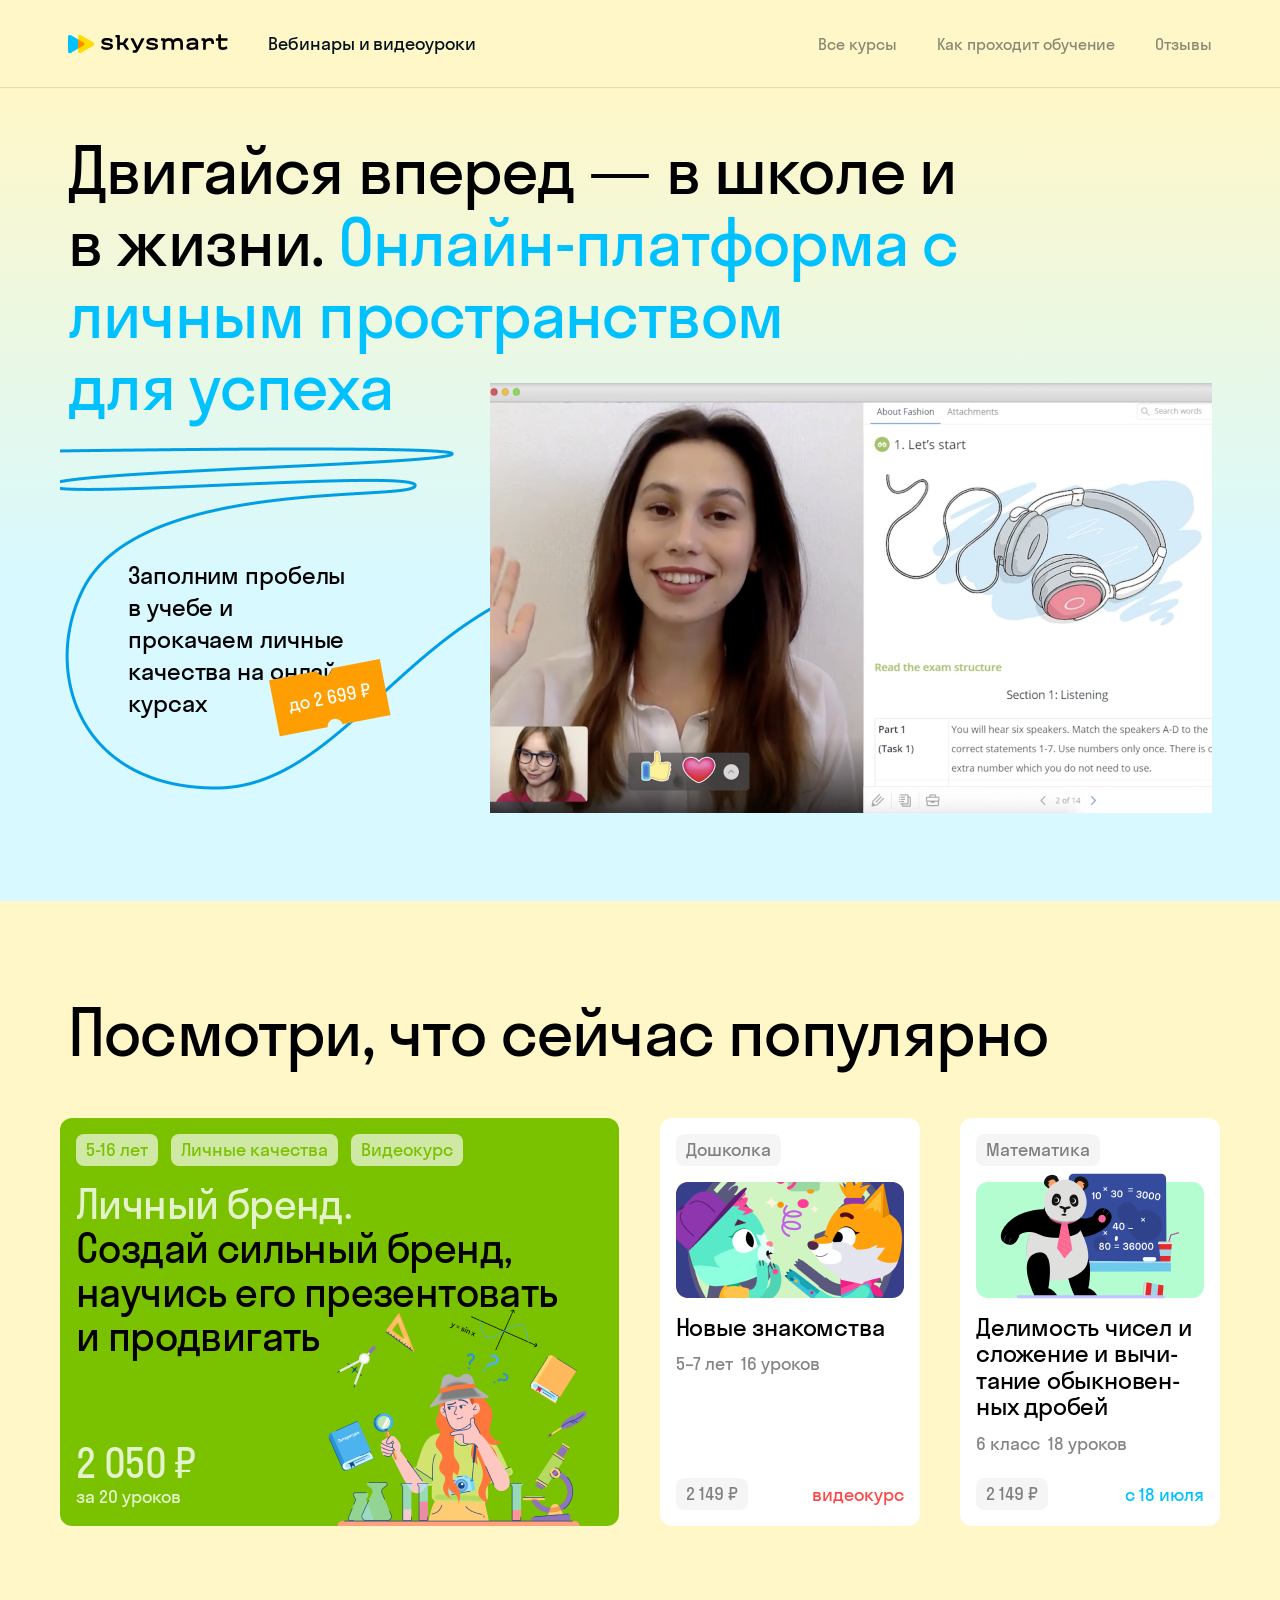
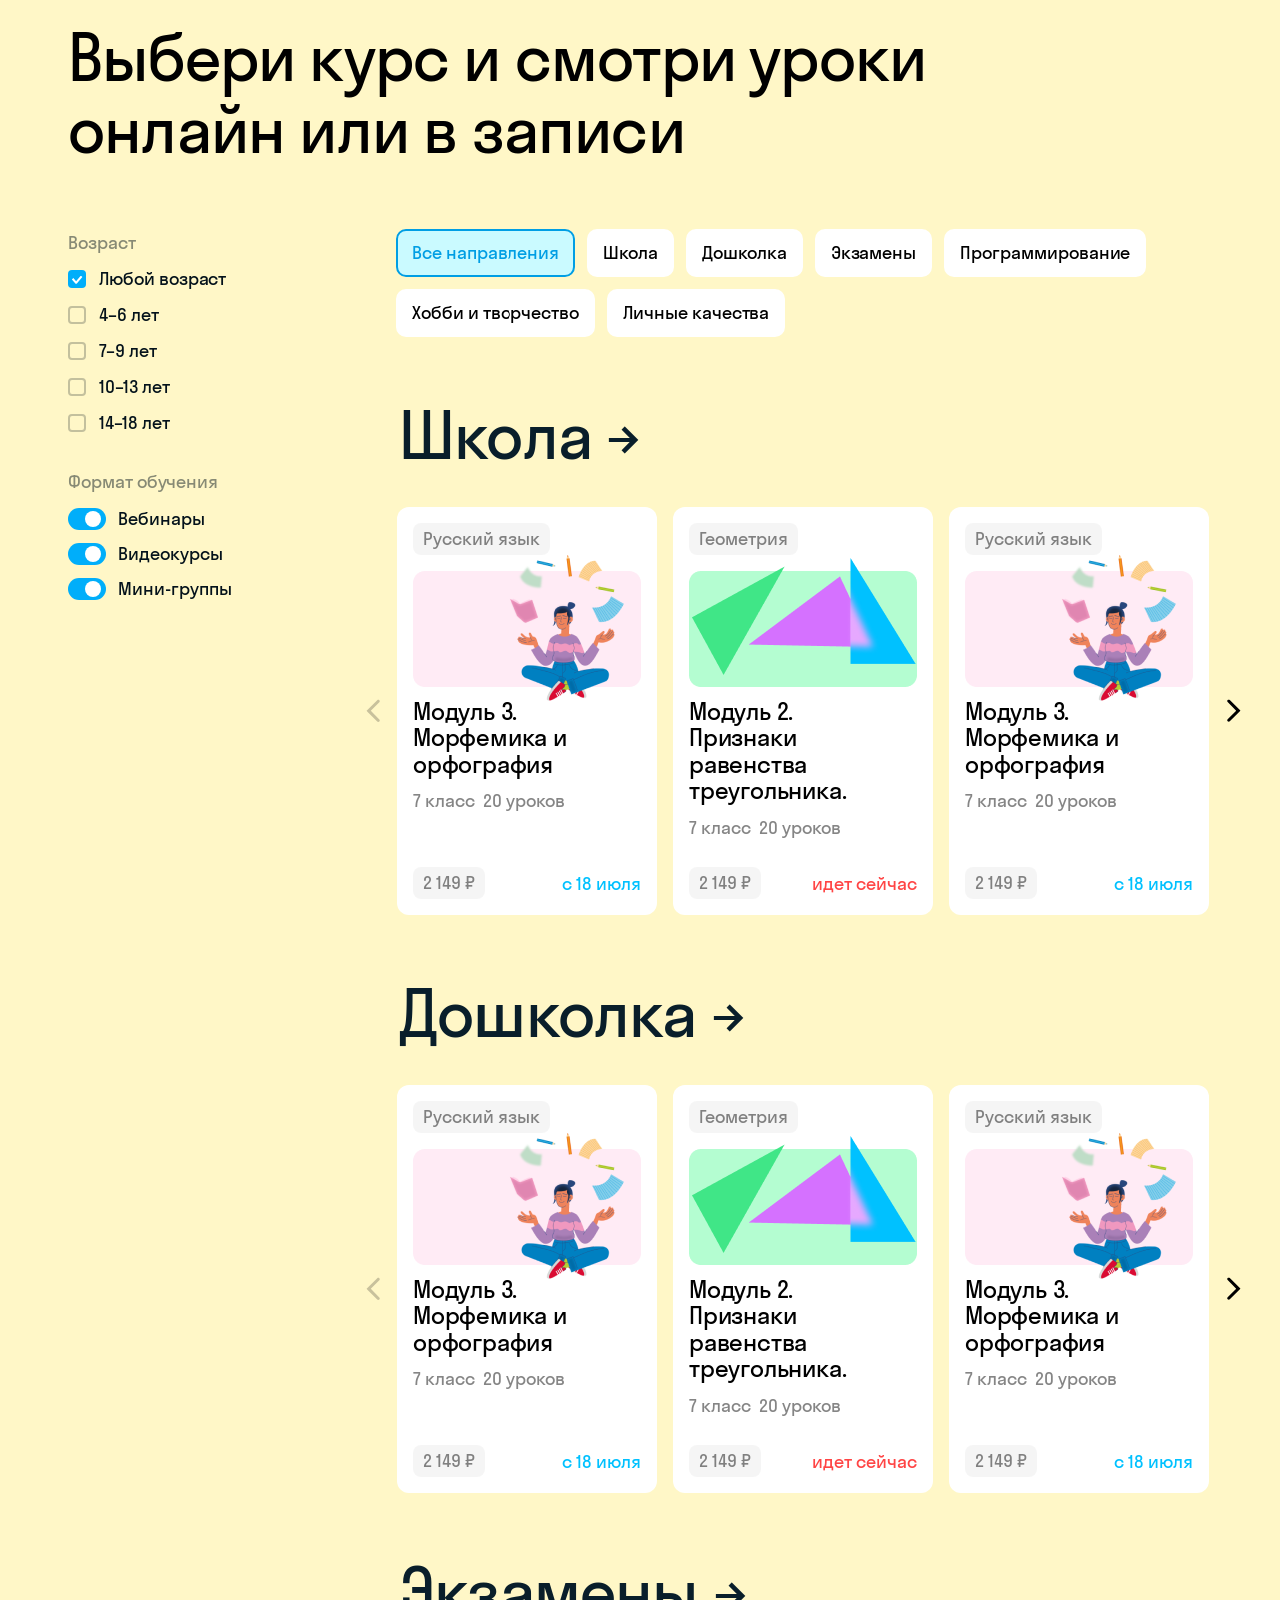
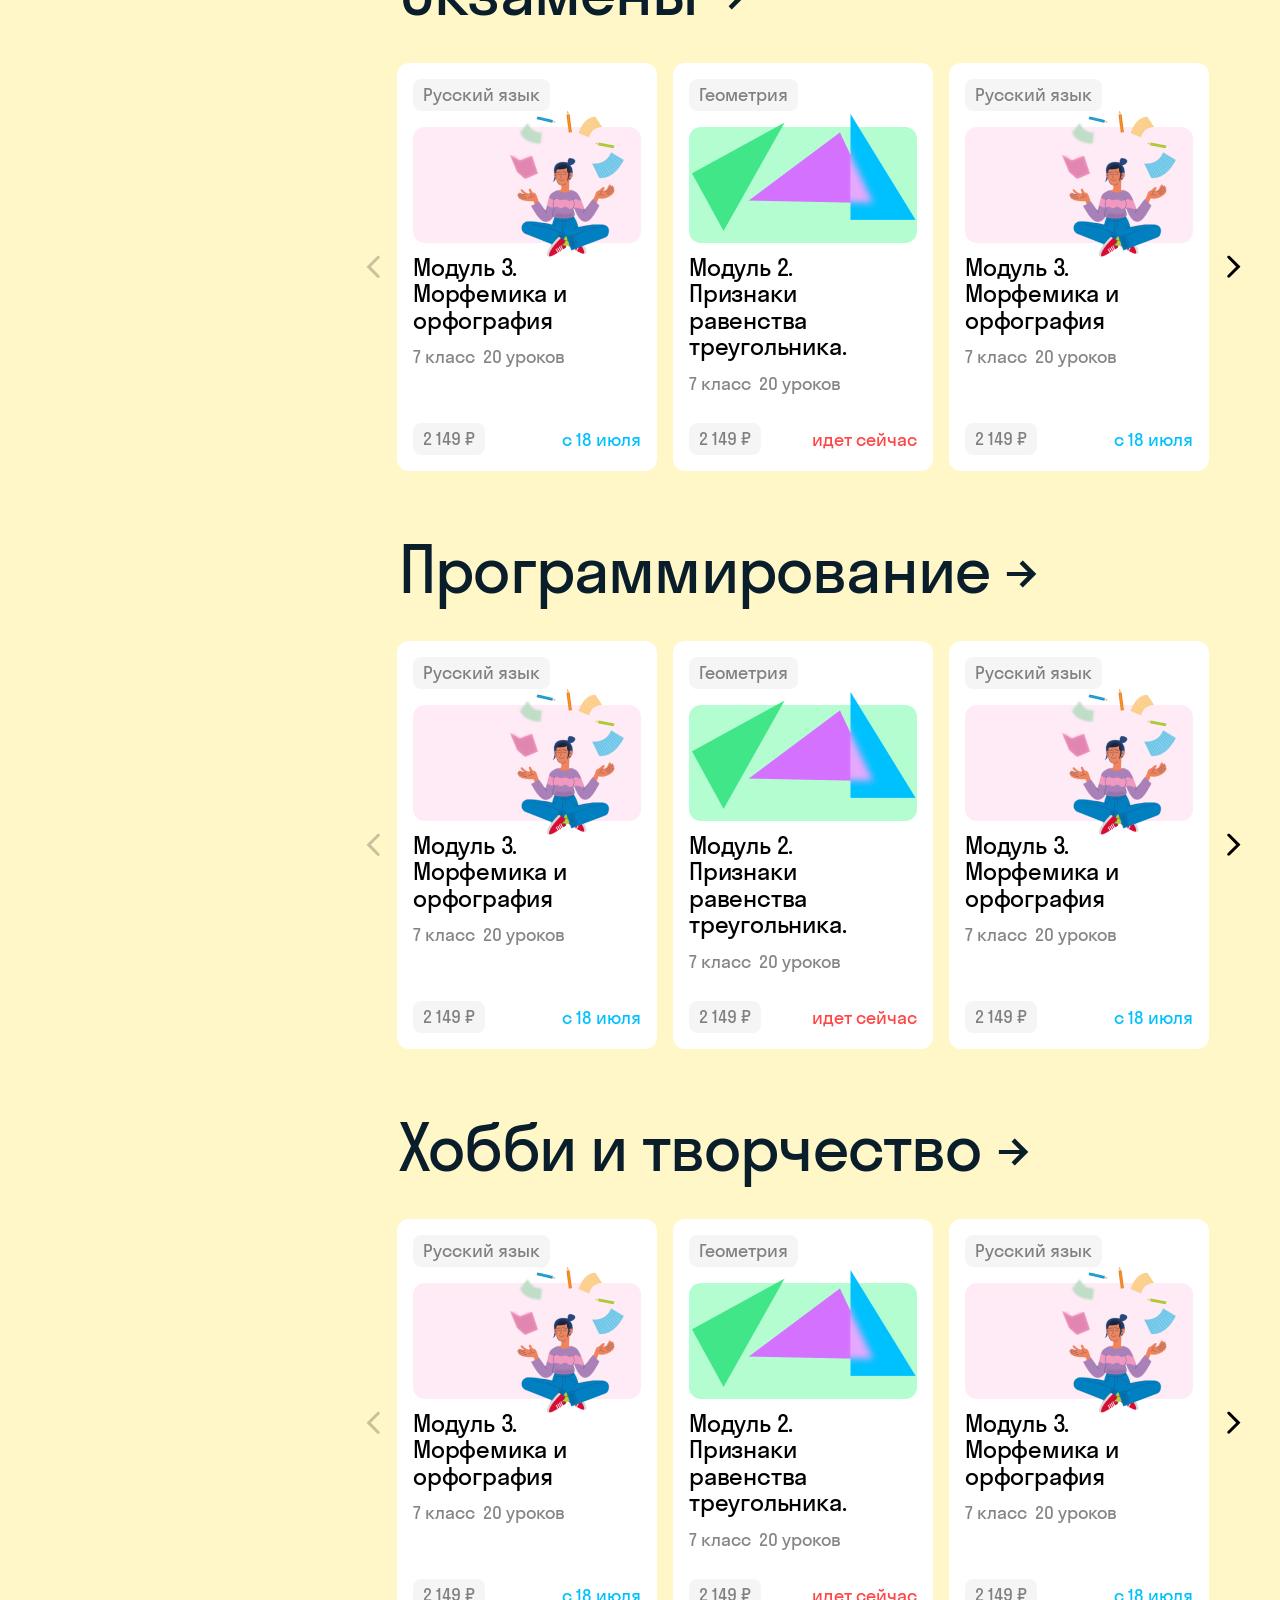
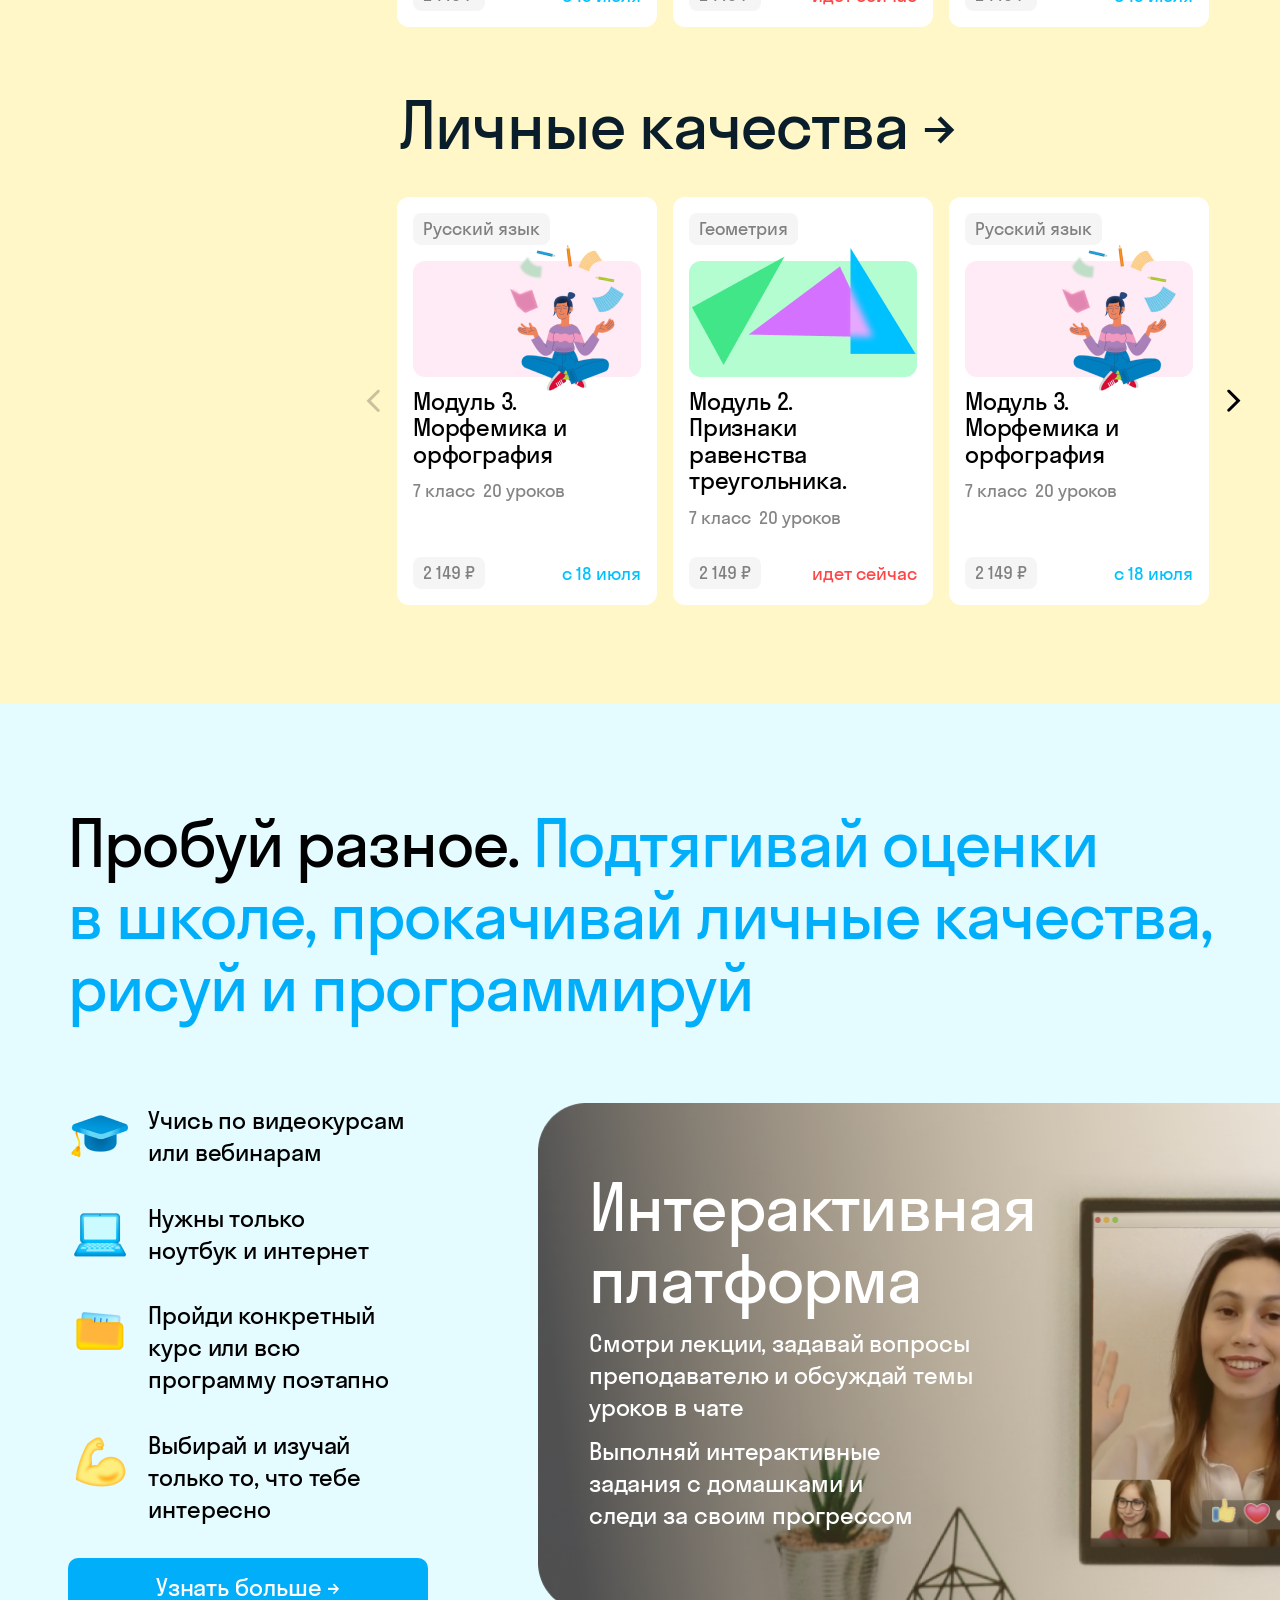
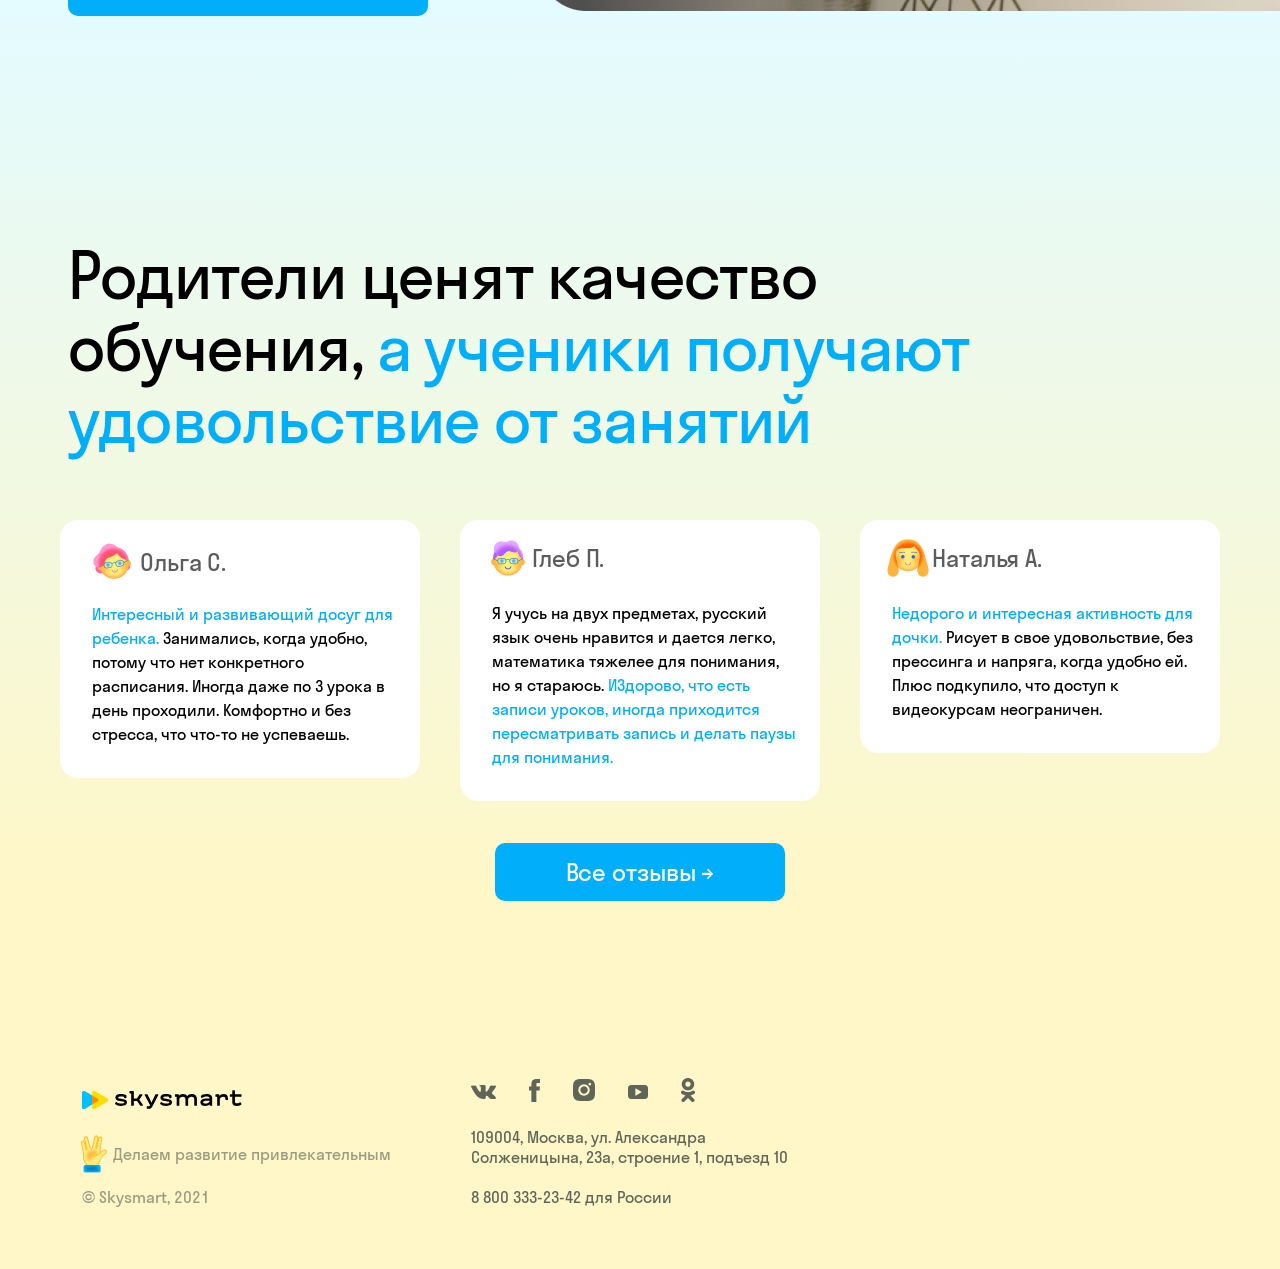
==== commit 64163f5d: "hot fix" ====
--- a/app/index.html
+++ b/app/index.html
@@ -13,27 +13,27 @@
             <div class="header__inner">
                 <div class="header__inner-left">
                     <div class="burger"></div>
-                    <a class="header-logo" href="#"><img src="images/logo.svg" alt="skysmart"></a>
-                    <a class="go-vebinars" href="#">Вебинары и видеоуроки </a>
+                    <a class="header-logo" href="index.html"><img src="images/logo.svg" alt="skysmart"></a>
+                    <a class="go-vebinars" href="index.html">Вебинары и видеоуроки </a>
                 </div>
                 <div class="header__inner-right">
-                    <a class="header-menu-link" href="#">Все курсы</a>
-                    <a class="header-menu-link" href="#">Как проходит обучение</a>
-                    <a class="header-menu-link" href="#">Отзывы</a>
+                    <a class="header-menu-link" href="index.html">Все курсы</a>
+                    <a class="header-menu-link" href="more.html">Как проходит обучение</a>
+                    <a class="header-menu-link" href="comments.html">Отзывы</a>
                 </div>
             </div>
         </div>
         <div class="header__menu-mob">
             <div class="menu">
-                <a class="menu-item" href="#">
+                <a class="menu-item" href="index.html">
                     <img class="menu-item__sticker" src="images/bg.png" alt="#">
                     Все курсы
                 </a>
-                <a class="menu-item" href="#">
+                <a class="menu-item" href="more.html">
                     <img class="menu-item__sticker" src="images/ph.png" alt="#">
                     Процесс обучения
                 </a>
-                <a class="menu-item" href="#">
+                <a class="menu-item" href="comments.html">
                     <img class="menu-item__sticker" src="images/co.png" alt="#">
                     Отзывы
                 </a>
@@ -1265,7 +1265,7 @@
                         <img class="about__info-item-img" src="images/power.png" alt="#">
                         <p class="about__info-item-text">Выбирай и изучай только<br class="br_m"> то, что тебе интересно</p>
                     </div>
-                    <a href="#" class="about__info-btn">Узнать больше →</a>
+                    <a href="more.html" class="about__info-btn">Узнать больше →</a>
                 </div>
                 <!--      Image          -->
                 <img class="about__image" src="images/about-img.png" alt="#">
@@ -1330,7 +1330,7 @@
             </div>
 
             <div class="all-comments">
-                <a class="all-comments__btn" href="#">Все отзывы →</a>
+                <a class="all-comments__btn" href="comments.html">Все отзывы →</a>
             </div>
         </section>
         <!--   Section comments end   -->
--- a/app/css/style.min.css
+++ b/app/css/style.min.css
@@ -1,2 +1,2 @@
-@font-face{font-family:"Stratos LC Web";src:url(../fonts/StratosLCWeb-Regular.woff),url(../fonts/StratosLCWeb-Regular.woff2),url(../fonts/StratosLCWeb-Regular.ttf);font-weight:normal;font-style:normal}@font-face{font-family:"Stratos LC Web";src:url(../fonts/StratosLCWeb-Light.woff),url(../fonts/StratosLCWeb-Light.woff2),url(../fonts/StratosLCWeb-Light.ttf);font-weight:300;font-display:swap;font-style:normal}@font-face{font-family:"Stratos LC Web";src:url(../fonts/StratosLCWeb-Medium.woff),url(../fonts/StratosLCWeb-Medium.woff2),url(../fonts/StratosLCWeb-Medium.ttf);font-weight:500;font-display:swap;font-style:normal}@font-face{font-family:"Stratos LC Web";src:url(../fonts/StratosLCWeb-Bold.woff),url(../fonts/StratosLCWeb-Bold.woff2),url(../fonts/StratosLCWeb-Bold.ttf);font-weight:bold;font-display:swap;font-style:normal}*,html,body{-webkit-box-sizing:border-box;box-sizing:border-box}body{margin:0;padding:0;font-family:'Stratos LC Web', sans-serif;font-weight:400;font-size:18px;color:#000;background-color:#FFF7C7}h1,h2,h3,h4,h5,h6{margin:0;padding:0}a{text-decoration:none}ul,li{margin:0;padding:0;list-style-type:none}p{margin:0;padding:0}.container{width:100%;max-width:1160px;padding:0 20px;margin:0 auto}.main{margin-top:87px}@media (max-width: 1080px){.main{margin-top:36px}}.title{font-weight:400;font-size:64px;line-height:72px;letter-spacing:-0.8px;-webkit-font-feature-settings:'pnum' on, 'lnum' on;font-feature-settings:'pnum' on, 'lnum' on;color:#000000}@media (max-width: 1080px){.title{font-size:32px;line-height:36px;letter-spacing:-0.25px}}@media (max-width: 1080px){.br_d{display:none}}.br_m{display:none}@media (max-width: 1080px){.br_m{display:block}}.slick-slider{position:relative;display:block;-webkit-box-sizing:border-box;box-sizing:border-box;-webkit-touch-callout:none;-webkit-user-select:none;-moz-user-select:none;-ms-user-select:none;user-select:none;-ms-touch-action:pan-y;touch-action:pan-y;-webkit-tap-highlight-color:transparent}.slick-list{position:relative;overflow:hidden;display:block;margin:0;padding:0}.slick-list:focus{outline:none}.slick-list.dragging{cursor:pointer;cursor:hand}.slick-slider .slick-track,.slick-slider .slick-list{-webkit-transform:translate3d(0, 0, 0);-ms-transform:translate3d(0, 0, 0);transform:translate3d(0, 0, 0)}.slick-track{position:relative;left:0;top:0;display:block;margin-left:auto;margin-right:auto}.slick-track:before,.slick-track:after{content:"";display:table}.slick-track:after{clear:both}.slick-loading .slick-track{visibility:hidden}.slick-slide{float:left;height:100%;min-height:1px;display:none}[dir="rtl"] .slick-slide{float:right}.slick-slide img{display:block}.slick-slide.slick-loading img{display:none}.slick-slide.dragging img{pointer-events:none}.slick-initialized .slick-slide{display:block}.slick-loading .slick-slide{visibility:hidden}.slick-vertical .slick-slide{display:block;height:auto;border:1px solid transparent}.slick-arrow.slick-hidden{display:none}.header{width:100%;height:87px;display:-webkit-box;display:-ms-flexbox;display:flex;-webkit-box-pack:center;-ms-flex-pack:center;justify-content:center;-webkit-box-align:center;-ms-flex-align:center;align-items:center;-webkit-box-shadow:0 1px 1px rgba(0,0,0,0.1);box-shadow:0 1px 1px rgba(0,0,0,0.1);background-color:#FFF7C7;position:fixed;top:0;left:0;z-index:1000}@media (max-width: 1080px){.header{padding-top:18px;-webkit-box-orient:vertical;-webkit-box-direction:normal;-ms-flex-direction:column;flex-direction:column;-webkit-box-pack:start;-ms-flex-pack:start;justify-content:flex-start;height:38px;min-height:56px;-webkit-box-shadow:none;box-shadow:none}}.header-logo{display:-webkit-box;display:-ms-flexbox;display:flex;-webkit-box-orient:vertical;-webkit-box-direction:normal;-ms-flex-direction:column;flex-direction:column;-webkit-box-pack:center;-ms-flex-pack:center;justify-content:center;-webkit-box-align:center;-ms-flex-align:center;align-items:center}@media (max-width: 1080px){.header-logo img{width:138px}}.header__inner{width:100%;height:inherit;display:-webkit-box;display:-ms-flexbox;display:flex;-webkit-box-pack:justify;-ms-flex-pack:justify;justify-content:space-between;-webkit-box-align:center;-ms-flex-align:center;align-items:center}.header__inner-left{width:408px;height:inherit;display:-webkit-box;display:-ms-flexbox;display:flex;-webkit-box-pack:justify;-ms-flex-pack:justify;justify-content:space-between;-webkit-box-align:center;-ms-flex-align:center;align-items:center}@media (max-width: 1080px){.header__inner-left{width:169px}}.header__inner .burger{display:none}@media (max-width: 1080px){.header__inner .burger{display:block;width:18px;height:14px;background-image:url("../images/burger-menu.svg")}}@media (max-width: 1080px){.header__inner .burger.close-burger{width:14px;height:14px;background-image:url("../images/close.svg")}}.header__inner .go-vebinars{font-size:18px;line-height:0;letter-spacing:-0.05px;-webkit-font-feature-settings:'pnum' on, 'lnum' on;font-feature-settings:'pnum' on, 'lnum' on;color:#04121B}@media (max-width: 1080px){.header__inner .go-vebinars{display:none}}.header__inner-right{width:394px;height:inherit;display:-webkit-box;display:-ms-flexbox;display:flex;-webkit-box-pack:justify;-ms-flex-pack:justify;justify-content:space-between;-webkit-box-align:center;-ms-flex-align:center;align-items:center}@media (max-width: 1080px){.header__inner-right{display:none}}.header-menu-link{font-size:16px;line-height:24px;-webkit-font-feature-settings:'pnum' on, 'lnum' on;font-feature-settings:'pnum' on, 'lnum' on;color:rgba(4,18,27,0.48)}.header__menu-mob{-webkit-transform:translateX(-100%);-ms-transform:translateX(-100%);transform:translateX(-100%);-webkit-transition:all 0.2s ease-in-out;-o-transition:all 0.2s ease-in-out;transition:all 0.2s ease-in-out;display:none}@media (max-width: 1080px){.header__menu-mob{display:block;padding-top:54px;padding-bottom:500px;width:100%;background-color:#FFF7C7}}.header__menu-mob .menu{width:344px;margin:0 auto;display:-webkit-box;display:-ms-flexbox;display:flex;-webkit-box-orient:vertical;-webkit-box-direction:normal;-ms-flex-direction:column;flex-direction:column}.header__menu-mob .menu-item{margin-top:8px;display:-webkit-box;display:-ms-flexbox;display:flex;-webkit-box-pack:start;-ms-flex-pack:start;justify-content:flex-start;-webkit-box-align:center;-ms-flex-align:center;align-items:center;font-size:16px;line-height:20px;color:#141819}.header__menu-mob .menu-item img{margin-right:8px}.header__menu-mob .menu-item:first-child{margin-top:0}.header__menu-mob .back-call{width:344px;margin:0 auto;margin-top:64px;font-size:18px;line-height:24px;-webkit-font-feature-settings:'pnum' on, 'lnum' on;font-feature-settings:'pnum' on, 'lnum' on;color:#25292E;position:relative}.header__menu-mob .back-call__phone{display:-webkit-box;display:-ms-flexbox;display:flex;-webkit-box-orient:vertical;-webkit-box-direction:normal;-ms-flex-direction:column;flex-direction:column;margin-top:8px;font-size:32px;line-height:38px;letter-spacing:0.6px;-webkit-font-feature-settings:'pnum' on, 'lnum' on;font-feature-settings:'pnum' on, 'lnum' on}.header__menu-mob .back-call__img{position:absolute;top:44px;left:132px}.first-screen{width:100%;height:814px;padding-top:48px;background:-webkit-gradient(linear, left top, left bottom, from(rgba(255,247,199,0)), color-stop(60.82%, #D7F9FF));background:-o-linear-gradient(top, rgba(255,247,199,0) 0%, #D7F9FF 60.82%);background:linear-gradient(180deg, rgba(255,247,199,0) 0%, #D7F9FF 60.82%)}@media (max-width: 1080px){.first-screen{height:614px;overflow:hidden}}.first-screen .container{position:relative}.first-screen__text-gif{display:-webkit-box;display:-ms-flexbox;display:flex;-webkit-box-pack:justify;-ms-flex-pack:justify;justify-content:space-between}@media (max-width: 1080px){.first-screen__text-gif{-webkit-box-orient:vertical;-webkit-box-direction:normal;-ms-flex-direction:column;flex-direction:column}}.first-screen__title{width:891px}@media (max-width: 1080px){.first-screen__title{width:312px}}.first-screen__title-blue{color:#00C1FF}.first-screen__subtitle{width:235px;margin-top:136px;margin-left:60px;font-size:24px;line-height:32px;letter-spacing:-0.1px;-webkit-font-feature-settings:'pnum' on, 'lnum' on;font-feature-settings:'pnum' on, 'lnum' on;position:relative}@media (max-width: 1080px){.first-screen__subtitle{width:268px;margin-top:84px;margin-left:-3px;font-size:18px;line-height:24px;letter-spacing:-0.05px}}.first-screen .price-sticker{position:absolute;top:100px;left:141px;z-index:999}@media (max-width: 1080px){.first-screen .price-sticker{width:108px;top:-43px;left:164px}}.first-screen__gif{width:760px;height:430px;margin-top:-40px;overflow:hidden;position:relative;z-index:999}@media (max-width: 1080px){.first-screen__gif{width:343px;height:193px;margin:0 auto;margin-top:35px}}.first-screen__gif .gif-poster{width:760px;height:430px;-o-object-fit:cover;object-fit:cover;position:absolute;top:50%;left:55%;-webkit-transform:translate(-50%, -50%);-ms-transform:translate(-50%, -50%);transform:translate(-50%, -50%)}@media (max-width: 1080px){.first-screen__gif .gif-poster{width:343px;height:193px;left:50%}}.curve{position:absolute;bottom:23px;left:0;z-index:100}@media (max-width: 1080px){.curve{width:532px;bottom:auto;top:196px;left:-158px;-webkit-transform:scale(-1, 1);-ms-transform:scale(-1, 1);transform:scale(-1, 1)}}.popular{width:100%;margin-top:96px}@media (max-width: 1080px){.popular{margin-top:48px}}@media (max-width: 1080px){.popular .course-card{width:334px;height:440px;margin-top:16px;border-radius:12px}}@media (max-width: 1080px){.popular .course-card__course-name{margin-top:11px}}.popular__cards{max-width:1160px;width:100%;margin:0 auto;margin-top:49px;display:-webkit-box;display:-ms-flexbox;display:flex;-ms-flex-wrap:wrap;flex-wrap:wrap;-webkit-box-pack:justify;-ms-flex-pack:justify;justify-content:space-between}@media (max-width: 1080px){.popular__cards{margin-top:25px;-webkit-box-orient:vertical;-webkit-box-direction:normal;-ms-flex-direction:column;flex-direction:column;-webkit-box-align:center;-ms-flex-align:center;align-items:center}}.popular__cards-title{width:500px;margin-top:16px;font-size:40px;line-height:44px;letter-spacing:-0.6px;-webkit-font-feature-settings:'pnum' on, 'lnum' on;font-feature-settings:'pnum' on, 'lnum' on}@media (max-width: 1080px){.popular__cards-title{width:307px;font-size:32px;line-height:36px;letter-spacing:-0.25px;-webkit-font-feature-settings:'pnum' on, 'lnum' on;font-feature-settings:'pnum' on, 'lnum' on}}.popular__cards-title_white{display:block;color:rgba(255,255,255,0.8)}.popular__cards-card_green{width:559px;height:408px;padding:16px;background:#7AC100;border-radius:12px;position:relative}@media (max-width: 1080px){.popular__cards-card_green{width:343px;height:438px;background:#BCEC30}}.popular__cards-filter-block{width:387px;display:-webkit-box;display:-ms-flexbox;display:flex;-webkit-box-pack:justify;-ms-flex-pack:justify;justify-content:space-between}@media (max-width: 1080px){.popular__cards-filter-block{width:216px;-ms-flex-wrap:wrap;flex-wrap:wrap}}.popular__cards-filter-block_i{padding:4px 10px;font-size:18px;line-height:24px;-webkit-font-feature-settings:'pnum' on, 'lnum' on;font-feature-settings:'pnum' on, 'lnum' on;color:#7AC100;background:rgba(255,255,255,0.64);border-radius:8px}@media (max-width: 1080px){.popular__cards-filter-block_i{font-size:14px;line-height:18px;letter-spacing:0.1px;-webkit-font-feature-settings:'pnum' on, 'lnum' on;font-feature-settings:'pnum' on, 'lnum' on;color:#7AC100}}@media (max-width: 1080px){.popular__cards-filter-block_i:last-child{margin-top:8px}}.popular__cards-price{margin-top:83px;font-size:40px;line-height:44px;letter-spacing:-0.6px;-webkit-font-feature-settings:'pnum' on, 'lnum' on;font-feature-settings:'pnum' on, 'lnum' on;color:rgba(255,255,255,0.8)}@media (max-width: 1080px){.popular__cards-price{display:inline-block;margin-top:122px;padding:4px 10px;background:rgba(255,255,255,0.64);border-radius:8px;font-size:14px;line-height:18px;letter-spacing:0.1px;-webkit-font-feature-settings:'pnum' on, 'lnum' on;font-feature-settings:'pnum' on, 'lnum' on;color:#7AC100}}.popular__cards-numb-less{font-size:18px;line-height:24px;-webkit-font-feature-settings:'pnum' on, 'lnum' on;font-feature-settings:'pnum' on, 'lnum' on;color:rgba(255,255,255,0.8)}@media (max-width: 1080px){.popular__cards-numb-less{display:none}}.popular__cards-img{position:absolute;bottom:0;right:15px}.course-card{display:block;width:260px;height:408px;padding:16px;background:#FFFFFF;border-radius:12px;position:relative;-webkit-transition:all 0.2s ease-in-out;-o-transition:all 0.2s ease-in-out;transition:all 0.2s ease-in-out}@media (min-width: 1081px){.course-card:hover{-webkit-box-shadow:0 0 16px rgba(0,0,0,0.16);box-shadow:0 0 16px rgba(0,0,0,0.16);-webkit-transition:all 0.2s ease-in-out;-o-transition:all 0.2s ease-in-out;transition:all 0.2s ease-in-out}}@media (max-width: 1080px){.course-card{width:260px;height:408px}}.course-card__image{width:100%}.course-card__filter{display:inline-block;padding:4px 10px;background:rgba(0,0,0,0.04);border-radius:8px;font-size:18px;line-height:24px;-webkit-font-feature-settings:'pnum' on, 'lnum' on;font-feature-settings:'pnum' on, 'lnum' on;color:rgba(0,0,0,0.48)}.course-card__course-name{margin-top:-5px;font-size:24px;line-height:110%;letter-spacing:-0.2px;-webkit-font-feature-settings:'pnum' on, 'lnum' on;font-feature-settings:'pnum' on, 'lnum' on;color:#000}@media (max-width: 1080px){.course-card__course-name{margin-top:2px}}.course-card__course-info{display:-webkit-box;display:-ms-flexbox;display:flex;margin-top:12px;font-size:18px;line-height:24px;-webkit-font-feature-settings:'pnum' on, 'lnum' on;font-feature-settings:'pnum' on, 'lnum' on;color:rgba(0,0,0,0.48)}.course-card__age,.course-card__grade{margin-right:8px}.course-card__price-and-status{width:228px;display:-webkit-box;display:-ms-flexbox;display:flex;-webkit-box-pack:justify;-ms-flex-pack:justify;justify-content:space-between;position:absolute;bottom:16px;left:50%;-webkit-transform:translateX(-50%);-ms-transform:translateX(-50%);transform:translateX(-50%)}@media (max-width: 1080px){.course-card__price-and-status{width:228px;left:12px;-webkit-transform:translateY(0);-ms-transform:translateY(0);transform:translateY(0)}}.course-card__curse-price{padding:4px 10px;background:rgba(0,0,0,0.04);border-radius:8px;font-size:18px;line-height:24px;-webkit-font-feature-settings:'pnum' on, 'lnum' on;font-feature-settings:'pnum' on, 'lnum' on;color:rgba(0,0,0,0.48)}.course-card__curse-status{margin-top:5px;font-size:18px;line-height:24px;text-align:right;-webkit-font-feature-settings:'pnum' on, 'lnum' on;font-feature-settings:'pnum' on, 'lnum' on}.course-card__curse-status_already{color:#FF4545}.course-card__curse-status_soon{color:#00C1FF}.last-card{background:#E4FBFF;position:relative;overflow:hidden}.last-card__title{font-size:32px;line-height:38px;letter-spacing:-0.15px;-webkit-font-feature-settings:'pnum' on, 'lnum' on;font-feature-settings:'pnum' on, 'lnum' on;color:#091E2A}.last-card__img{position:absolute;right:0;bottom:0}.custom-checkbox{display:-webkit-box;display:-ms-flexbox;display:flex;-webkit-box-align:center;-ms-flex-align:center;align-items:center;cursor:pointer}.custom-checkbox__input{display:none}.custom-checkbox__fake{display:inline-block;width:18px;height:18px;margin-right:13px;border:2px solid rgba(4,18,27,0.24);border-radius:4px;position:relative;background-color:transparent}.custom-checkbox__fake::before{content:url("../images/check.svg");display:block;position:absolute;top:40%;left:50%;-webkit-transform:translate(-50%, -50%);-ms-transform:translate(-50%, -50%);transform:translate(-50%, -50%);opacity:0}.custom-checkbox__input:checked+.custom-checkbox__fake{background-color:#00AEFA;border-color:transparent}.custom-checkbox__input:checked+.custom-checkbox__fake::before{opacity:1}.custom-checkbox__text{font-size:18px;line-height:26px;letter-spacing:-0.05px;-webkit-font-feature-settings:'pnum' on, 'lnum' on;font-feature-settings:'pnum' on, 'lnum' on;color:#04121B}.switch{margin-top:13px;position:relative;display:inline-block;width:38px;height:22px}.switch input{opacity:0;width:0;height:0}.slider{position:absolute;cursor:pointer;top:0;left:0;right:0;bottom:0;background-color:rgba(4,18,27,0.36);-webkit-transition:.4s;-o-transition:.4s;transition:.4s}.slider:before{position:absolute;content:"";height:16px;width:16px;left:3px;bottom:3px;background-color:white;-webkit-transition:.4s;-o-transition:.4s;transition:.4s}input:checked+.slider{background-color:#00AEFA}input:focus+.slider{-webkit-box-shadow:0 0 1px #00AEFA;box-shadow:0 0 1px #00AEFA}input:checked+.slider:before{-webkit-transform:translateX(14px);-ms-transform:translateX(14px);transform:translateX(14px)}.slider.round{border-radius:18px}.slider.round:before{border-radius:50%}.switch__text{position:absolute;top:50%;left:50px;-webkit-transform:translateY(-50%);-ms-transform:translateY(-50%);transform:translateY(-50%);width:114px;font-size:18px;line-height:26px;letter-spacing:-0.05px;-webkit-font-feature-settings:'pnum' on, 'lnum' on;font-feature-settings:'pnum' on, 'lnum' on;color:#04121B;cursor:pointer}@media (max-width: 1080px){.custom-radiobutton:nth-child(1){-webkit-box-ordinal-group:1;-ms-flex-order:0;order:0}.custom-radiobutton:nth-child(2){-webkit-box-ordinal-group:2;-ms-flex-order:1;order:1}.custom-radiobutton:nth-child(3){-webkit-box-ordinal-group:3;-ms-flex-order:2;order:2}.custom-radiobutton:nth-child(4){-webkit-box-ordinal-group:6;-ms-flex-order:5;order:5}.custom-radiobutton:nth-child(5){-webkit-box-ordinal-group:5;-ms-flex-order:4;order:4}.custom-radiobutton:nth-child(6){-webkit-box-ordinal-group:4;-ms-flex-order:3;order:3}.custom-radiobutton:nth-child(7){-webkit-box-ordinal-group:7;-ms-flex-order:6;order:6}}.custom-radiobutton__input{display:none}.custom-radiobutton__fake{display:inline-block;padding:10px 14px;background:#fff;border:2px solid #fff;border-radius:10px;font-size:18px;line-height:24px;text-align:center;letter-spacing:-0.05px;-webkit-font-feature-settings:'pnum' on, 'lnum' on;font-feature-settings:'pnum' on, 'lnum' on;color:#000000;cursor:pointer}@media (max-width: 1080px){.custom-radiobutton__fake{padding:6px 12px;font-size:16px;line-height:24px}}.custom-radiobutton__input:checked+.custom-radiobutton__fake{background:#CAFAFF;border:2px solid #009EE4;color:#009EE4}.curses{width:100%;margin-top:96px;overflow:hidden}@media (max-width: 1080px){.curses{margin-top:43px;overflow:hidden}}.curses__title{width:80%}@media (max-width: 1080px){.curses__title{width:100%}}.curses__filters{width:100%;margin-top:64px;display:-webkit-box;display:-ms-flexbox;display:flex;-webkit-box-pack:justify;-ms-flex-pack:justify;justify-content:space-between;-ms-flex-wrap:wrap;flex-wrap:wrap}@media (max-width: 1080px){.curses__filters{margin-top:24px}}.curses__filters-left{width:164px}@media (max-width: 1080px){.curses__filters-left{display:block;width:100%;height:100vh;padding:0 16px;padding-top:60px;padding-bottom:25px;position:fixed;top:0;left:0;z-index:1500;background-color:#FFF7C7;-webkit-transform:translateX(-100%);-ms-transform:translateX(-100%);transform:translateX(-100%);-webkit-transition:all 0.2s ease-in-out;-o-transition:all 0.2s ease-in-out;transition:all 0.2s ease-in-out;overflow-y:scroll}}.curses__filters-right{width:892px}@media (max-width: 1080px){.curses__filters-right{width:100%}}@media (max-width: 1080px){.curses__filters-age{margin-top:71px}}.curses__filters-age__title{font-size:18px;line-height:26px;letter-spacing:-0.05px;-webkit-font-feature-settings:'pnum' on, 'lnum' on;font-feature-settings:'pnum' on, 'lnum' on;color:rgba(4,18,27,0.48)}.curses__filters-age .custom-checkbox{margin-top:10px}.curses__filters-format{margin-top:33px}@media (max-width: 1080px){.curses__filters-format{margin-top:64px}}.curses__filters-format__title{font-size:18px;line-height:26px;letter-spacing:-0.05px;-webkit-font-feature-settings:'pnum' on, 'lnum' on;font-feature-settings:'pnum' on, 'lnum' on;color:rgba(4,18,27,0.48)}.curses__filters-format__form{display:-webkit-box;display:-ms-flexbox;display:flex;-webkit-box-orient:vertical;-webkit-box-direction:normal;-ms-flex-direction:column;flex-direction:column}.curses__filters-type{width:auto;margin-left:51px;margin-top:-13px}@media (max-width: 1080px){.curses__filters-type{margin-top:-8px;margin-left:0}}.curses__filters-type__form{width:100%;display:-webkit-box;display:-ms-flexbox;display:flex;-webkit-box-orient:horizontal;-webkit-box-direction:normal;-ms-flex-direction:row;flex-direction:row;-ms-flex-wrap:wrap;flex-wrap:wrap;-webkit-box-pack:start;-ms-flex-pack:start;justify-content:flex-start;margin-left:25px}@media (max-width: 1080px){.curses__filters-type__form{width:335px;margin-left:0}}.curses__filters-type .custom-radiobutton__fake{margin-right:12px;margin-top:12px}@media (max-width: 1080px){.curses__filters-type .custom-radiobutton__fake{margin-right:8px;margin-top:8px}}.curses-groups{width:100%;margin-top:63px;margin-left:37px}@media (max-width: 1080px){.curses-groups{width:115%;margin-top:-32px;margin-left:0}}.curses-groups:first-child{margin-top:62px}@media (max-width: 1080px){.curses-groups:first-child{margin-top:32px}}@media (max-width: 1080px){.curses-groups__group{margin-top:64px}}.curses-groups__group-title{margin-left:42px;font-size:64px;line-height:72px;letter-spacing:-0.8px;-webkit-font-feature-settings:'pnum' on, 'lnum' on;font-feature-settings:'pnum' on, 'lnum' on;color:#091E2A}@media (max-width: 1080px){.curses-groups__group-title{margin-left:0;font-size:32px;line-height:36px;letter-spacing:-0.25px;-webkit-font-feature-settings:'pnum' on, 'lnum' on;font-feature-settings:'pnum' on, 'lnum' on}}.curses-groups__group-cards{width:100%;margin-top:35px}@media (max-width: 1080px){.curses-groups__group-cards{margin-top:15px;margin-left:-20px;overflow-x:scroll}.curses-groups__group-cards::-webkit-scrollbar{width:0}}.any-years-btn{display:none}@media (max-width: 1080px){.any-years-btn{display:-webkit-box;display:-ms-flexbox;display:flex;-webkit-box-orient:horizontal;-webkit-box-direction:normal;-ms-flex-direction:row;flex-direction:row;-webkit-box-pack:justify;-ms-flex-pack:justify;justify-content:space-between;-webkit-box-align:center;-ms-flex-align:center;align-items:center;width:343px;height:48px;margin:0 auto;margin-top:24px;padding:0 16px;background-color:#00C1FF;color:#FFFFFF;border:none;outline:none;border-radius:24px;font-size:20px;line-height:26px}}.back-age-filter{display:none}@media (max-width: 1080px){.back-age-filter{display:block;font-size:20px;line-height:26px;-webkit-font-feature-settings:'pnum' on, 'lnum' on;font-feature-settings:'pnum' on, 'lnum' on;color:#000000}}.back-age-filter img{margin-right:13px}.show-courses{display:none}@media (max-width: 1080px){.show-courses{display:-webkit-box;display:-ms-flexbox;display:flex;-webkit-box-pack:center;-ms-flex-pack:center;justify-content:center;-webkit-box-align:center;-ms-flex-align:center;align-items:center;margin:0 auto;margin-top:190px;width:343px;height:48px;background:#00C1FF;border-radius:8px;font-size:18px;line-height:24px;text-align:center;letter-spacing:-0.05px;-webkit-font-feature-settings:'pnum' on, 'lnum' on;font-feature-settings:'pnum' on, 'lnum' on;color:#FFFFFF}}.cards-slider{width:828px;margin:0 auto;position:relative}@media (min-width: 1081px){.cards-slider{margin-top:-16px;margin-bottom:-16px}}@media (max-width: 1080px){.cards-slider{width:1724px;margin-left:20px;padding-right:10px;display:-webkit-box;display:-ms-flexbox;display:flex;-webkit-box-orient:horizontal;-webkit-box-direction:normal;-ms-flex-direction:row;flex-direction:row;-webkit-box-pack:justify;-ms-flex-pack:justify;justify-content:space-between}}@media (max-width: 1080px){.cards-slider__slide{margin-right:24px}}.cards-slider__slide .course-card{margin:0 auto}@media (max-width: 1080px){.cards-slider__slide .course-card{margin:0}}.control{position:absolute;top:50%;-webkit-transform:translateY(-50%);-ms-transform:translateY(-50%);transform:translateY(-50%);z-index:999;cursor:pointer}.control-prew{left:-24px}.control-next{right:-24px}.slick-disabled path{fill:rgba(0,0,0,0.24)}@media (min-width: 1081px){.slick-slide{padding:16px 0}}@media (max-width: 1080px){.slick-slide{width:276px !important}}.about{width:100%;margin-top:99px;padding-top:104px;background:#E4FBFF;position:relative;overflow:hidden}@media (max-width: 1080px){.about{margin-top:50px;padding-top:56px;height:1068px}}.about__image{height:508px;position:absolute;left:42%;bottom:5px}@media (max-width: 1080px){.about__image{height:232px;left:16px;bottom:0}}.about__image-title{width:484px;font-size:64px;line-height:72px;letter-spacing:-0.8px;-webkit-font-feature-settings:'pnum' on, 'lnum' on;font-feature-settings:'pnum' on, 'lnum' on;color:#FFFFFF;position:absolute;left:46%;top:468px}@media (max-width: 1080px){.about__image-title{width:100%;font-size:32px;line-height:36px;letter-spacing:-0.25px;-webkit-font-feature-settings:'pnum' on, 'lnum' on;font-feature-settings:'pnum' on, 'lnum' on;color:#000000;left:16px;top:746px}}.about__image-text{width:400px;font-size:24px;line-height:32px;letter-spacing:-0.1px;-webkit-font-feature-settings:'pnum' on, 'lnum' on;font-feature-settings:'pnum' on, 'lnum' on;color:#FFFFFF;position:absolute;left:46%;top:623px}@media (max-width: 1080px){.about__image-text{width:178px;font-size:14px;line-height:20px;left:38px;top:863px}}.about__image-text p:last-child{margin-top:12px;width:340px}@media (max-width: 1080px){.about__image-text p:last-child{margin-top:17px;width:178px}}.about__title{letter-spacing:-1.1px}@media (max-width: 1080px){.about__title{width:100%}}.about__title-blue{color:#00AEFA}.about__info{width:360px;height:512px;margin-top:80px;display:-webkit-box;display:-ms-flexbox;display:flex;-webkit-box-orient:vertical;-webkit-box-direction:normal;-ms-flex-direction:column;flex-direction:column;-webkit-box-pack:justify;-ms-flex-pack:justify;justify-content:space-between}@media (max-width: 1080px){.about__info{width:343px;height:384px;margin:0 auto;margin-top:42px}}.about__info-item{display:-webkit-box;display:-ms-flexbox;display:flex;-webkit-box-pack:start;-ms-flex-pack:start;justify-content:flex-start;-webkit-box-align:start;-ms-flex-align:start;align-items:flex-start}.about__info-item-img{margin-right:16px}@media (max-width: 1080px){.about__info-item-img{width:52px;margin-right:12px}}.about__info-item-text{width:280px;font-size:24px;line-height:32px;letter-spacing:-0.1px;-webkit-font-feature-settings:'pnum' on, 'lnum' on;font-feature-settings:'pnum' on, 'lnum' on}@media (max-width: 1080px){.about__info-item-text{font-size:20px;line-height:26px;letter-spacing:-0.05px}}.about__info-btn{display:inline-block;padding:13px 87px;background:#00AEFA;border-radius:10px;font-size:24px;line-height:32px;text-align:center;letter-spacing:-0.1px;-webkit-font-feature-settings:'pnum' on, 'lnum' on;font-feature-settings:'pnum' on, 'lnum' on;color:#FFFFFF}@media (max-width: 1080px){.about__info-btn{padding:15px 102px;font-size:18px;line-height:24px;letter-spacing:-0.05px}}.comments{width:100%;padding-top:224px;background:-webkit-gradient(linear, left top, left bottom, from(#E4FBFF), to(rgba(228,251,255,0)));background:-o-linear-gradient(top, #E4FBFF 0%, rgba(228,251,255,0) 100%);background:linear-gradient(180deg, #E4FBFF 0%, rgba(228,251,255,0) 100%)}@media (max-width: 1080px){.comments{padding-top:56px}}.comments__title{width:910px}@media (max-width: 1080px){.comments__title{width:90%}}.comments__title-blue{color:#00AEFA}.comments-wrapper{width:100%;max-width:1160px;margin:0 auto;margin-top:64px;display:-webkit-box;display:-ms-flexbox;display:flex;-webkit-box-pack:justify;-ms-flex-pack:justify;justify-content:space-between;-webkit-box-align:start;-ms-flex-align:start;align-items:flex-start}@media (max-width: 1080px){.comments-wrapper{width:100%;max-width:100%;overflow-y:scroll;margin-top:37px}.comments-wrapper::-webkit-scrollbar{width:0}}.comments-item{width:360px;padding:14px 9px 32px 24px;border-radius:18px;background:#fff}@media (max-width: 1080px){.comments-item{width:280px;margin:0 8px;padding:14px 9px 9px 15px}}@media (max-width: 1080px){.comments-item:nth-child(1){margin-left:16px}}@media (max-width: 1080px){.comments-item:nth-child(3){margin-right:16px}}.comments-item:nth-child(2) .comments-item__text,.comments-item:nth-child(3) .comments-item__text{margin-top:19px}.comments-item__title{width:100%;display:-webkit-box;display:-ms-flexbox;display:flex;-webkit-box-pack:start;-ms-flex-pack:start;justify-content:flex-start;-webkit-box-align:center;-ms-flex-align:center;align-items:center;font-size:24px;line-height:32px;letter-spacing:-0.1px;-webkit-font-feature-settings:'pnum' on, 'lnum' on;font-feature-settings:'pnum' on, 'lnum' on;color:rgba(0,0,0,0.64)}.comments-item__text{width:304px;margin-top:12px;margin-left:8px;font-size:16px;line-height:24px;-webkit-font-feature-settings:'pnum' on, 'lnum' on;font-feature-settings:'pnum' on, 'lnum' on}@media (max-width: 1080px){.comments-item__text{margin-top:9px}}@media (max-width: 1080px){.comments-item__text{width:224px}}.comments-item__text_blue{color:#00AEFA}.all-comments{width:100%;margin-top:42px;display:-webkit-box;display:-ms-flexbox;display:flex;-webkit-box-pack:center;-ms-flex-pack:center;justify-content:center}.all-comments__btn{display:inline-block;padding:13px 71px;background:#00AEFA;border-radius:10px;font-size:24px;line-height:32px;text-align:center;letter-spacing:-0.1px;-webkit-font-feature-settings:'pnum' on, 'lnum' on;font-feature-settings:'pnum' on, 'lnum' on;color:#FFFFFF}@media (max-width: 1080px){.all-comments__btn{padding:15px 102px;font-size:18px;line-height:24px;letter-spacing:-0.05px}}.curses__filters-title{width:318px;font-size:32px;line-height:36px;letter-spacing:-0.25px;font-weight:400;-webkit-font-feature-settings:'pnum' on, 'lnum' on;font-feature-settings:'pnum' on, 'lnum' on;color:#000000}@media (min-width: 1081px){.curses__filters-title{display:none}}.all-cards{margin-top:56px;margin-bottom:76px}@media (max-width: 1080px){.all-cards{margin-top:0;width:100%}}.all-cards__title-img{width:74px}.all-cards .curses-groups__group-title{margin-left:35px;display:-webkit-box;display:-ms-flexbox;display:flex;-webkit-box-align:center;-ms-flex-align:center;align-items:center;-webkit-box-pack:start;-ms-flex-pack:start;justify-content:flex-start}@media (max-width: 1080px){.all-cards .curses-groups__group-title{display:none}}.all-cards .curses-groups__group-title img{margin-left:10px}@media (max-width: 1080px){.all-cards .curses-groups__group{margin-top:0}}.all-cards .curses-groups__all-cards{width:100%;max-width:860px;margin-left:35px;display:-webkit-box;display:-ms-flexbox;display:flex;-ms-flex-wrap:wrap;flex-wrap:wrap;-webkit-box-orient:horizontal;-webkit-box-direction:normal;-ms-flex-direction:row;flex-direction:row;-webkit-box-pack:justify;-ms-flex-pack:justify;justify-content:space-between}@media (max-width: 1080px){.all-cards .curses-groups__all-cards{width:100%;margin-top:36px;margin-left:0;-webkit-box-orient:vertical;-webkit-box-direction:normal;-ms-flex-direction:column;flex-direction:column;-webkit-box-align:center;-ms-flex-align:center;align-items:center;-webkit-box-pack:center;-ms-flex-pack:center;justify-content:center}}.all-cards .course-card{margin-top:32px}@media (max-width: 1080px){.all-cards .course-card{width:343px;height:420px;margin-top:16px}}.filers-age-all .all-age{margin-top:10px;padding:0;background-color:transparent;border:none;outline:none;font-size:18px;line-height:26px;letter-spacing:-0.05px;-webkit-font-feature-settings:'pnum' on, 'lnum' on;font-feature-settings:'pnum' on, 'lnum' on;text-align:left;color:#1797CC;cursor:pointer}.left-all-filters{width:200px}@media (max-width: 1080px){.left-all-filters{width:100%}}.curses__filters-lessons{margin-top:32px}.curses__filters-lessons__title{font-size:18px;line-height:26px;letter-spacing:-0.05px;-webkit-font-feature-settings:'pnum' on, 'lnum' on;font-feature-settings:'pnum' on, 'lnum' on;color:rgba(4,18,27,0.48)}.curses__filters-lessons .custom-checkbox{margin-top:10px}@media (max-width: 1080px){.all-filters-page .main{margin-top:0}}@media (max-width: 1080px){.all-filters-page .curses{margin-top:33px}}@media (max-width: 1080px){.all-filters-page .curses__filters{margin-top:0}}@media (max-width: 1080px){.all-filters-page .curses__filters-right{margin-top:25px}}.footer{margin-top:188px;height:180px}@media (max-width: 1080px){.footer{margin-top:60px;height:358px}}@media (max-width: 1080px){.footer-logo{width:43%}}.footer__inner{display:-webkit-box;display:-ms-flexbox;display:flex;-webkit-box-pack:start;-ms-flex-pack:start;justify-content:flex-start}@media (max-width: 1080px){.footer__inner{-webkit-box-orient:vertical;-webkit-box-direction:normal;-ms-flex-direction:column;flex-direction:column}}.footer__inner-left{margin-right:80px;margin-left:14px}@media (max-width: 1080px){.footer__inner-left{margin-right:0;margin-left:0}}.footer__inner-left .text-block{margin-top:20px;margin-left:-7px;display:-webkit-box;display:-ms-flexbox;display:flex;-webkit-box-align:center;-ms-flex-align:center;align-items:center;font-size:16px;line-height:16px;color:rgba(4,18,27,0.4)}@media (max-width: 1080px){.footer__inner-left .text-block{display:none}}.footer__inner-left .text-block:last-child{margin-top:16px;margin-left:0}.footer__inner-right{margin-top:-11px}@media (max-width: 1080px){.footer__inner-right{margin-top:78px}}.footer__inner-right .text-block{margin-top:20px;display:-webkit-box;display:-ms-flexbox;display:flex;-webkit-box-orient:vertical;-webkit-box-direction:normal;-ms-flex-direction:column;flex-direction:column;font-size:16px;line-height:20px;-webkit-font-feature-settings:'pnum' on, 'lnum' on;font-feature-settings:'pnum' on, 'lnum' on;color:rgba(4,18,27,0.64)}@media (max-width: 1080px){.footer__inner-right .text-block{width:90%;font-size:18px;line-height:22px}}.footer__inner-right .text-block:last-child{display:none}@media (max-width: 1080px){.footer__inner-right .text-block:last-child{display:block;margin-top:48px}}.footer-media{width:224px;display:-webkit-box;display:-ms-flexbox;display:flex;-webkit-box-pack:justify;-ms-flex-pack:justify;justify-content:space-between;-webkit-box-align:center;-ms-flex-align:center;align-items:center}.hide{display:none}@media (max-width: 1080px){.hide_m{display:none}}.show{-webkit-transform:translateX(0);-ms-transform:translateX(0);transform:translateX(0);-webkit-transition:all 0.2s ease-in-out;-o-transition:all 0.2s ease-in-out;transition:all 0.2s ease-in-out}
-/*# sourceMappingURL=[data-uri] */
+@font-face{font-family:"Stratos LC Web";src:url(../fonts/StratosLCWeb-Regular.woff),url(../fonts/StratosLCWeb-Regular.woff2),url(../fonts/StratosLCWeb-Regular.ttf);font-weight:normal;font-style:normal}@font-face{font-family:"Stratos LC Web";src:url(../fonts/StratosLCWeb-Light.woff),url(../fonts/StratosLCWeb-Light.woff2),url(../fonts/StratosLCWeb-Light.ttf);font-weight:300;font-display:swap;font-style:normal}@font-face{font-family:"Stratos LC Web";src:url(../fonts/StratosLCWeb-Medium.woff),url(../fonts/StratosLCWeb-Medium.woff2),url(../fonts/StratosLCWeb-Medium.ttf);font-weight:500;font-display:swap;font-style:normal}@font-face{font-family:"Stratos LC Web";src:url(../fonts/StratosLCWeb-Bold.woff),url(../fonts/StratosLCWeb-Bold.woff2),url(../fonts/StratosLCWeb-Bold.ttf);font-weight:bold;font-display:swap;font-style:normal}*,html,body{-webkit-box-sizing:border-box;box-sizing:border-box}body{margin:0;padding:0;font-family:'Stratos LC Web', sans-serif;font-weight:400;font-size:18px;color:#000;background-color:#FFF7C7}h1,h2,h3,h4,h5,h6{margin:0;padding:0}a{text-decoration:none}ul,li{margin:0;padding:0;list-style-type:none}p{margin:0;padding:0}.container{width:100%;max-width:1160px;padding:0 8px;margin:0 auto}.main{margin-top:87px}@media (max-width: 1080px){.main{margin-top:36px}}.title{font-weight:400;font-size:64px;line-height:72px;letter-spacing:-0.8px;-webkit-font-feature-settings:'pnum' on, 'lnum' on;font-feature-settings:'pnum' on, 'lnum' on;color:#000000}@media (max-width: 1080px){.title{font-size:32px;line-height:36px;letter-spacing:-0.25px}}.title-blue{color:#00AEFA}@media (max-width: 1080px){.br_d{display:none}}.br_m{display:none}@media (max-width: 1080px){.br_m{display:block}}.slick-slider{position:relative;display:block;-webkit-box-sizing:border-box;box-sizing:border-box;-webkit-touch-callout:none;-webkit-user-select:none;-moz-user-select:none;-ms-user-select:none;user-select:none;-ms-touch-action:pan-y;touch-action:pan-y;-webkit-tap-highlight-color:transparent}.slick-list{position:relative;overflow:hidden;display:block;margin:0;padding:0}.slick-list:focus{outline:none}.slick-list.dragging{cursor:pointer;cursor:hand}.slick-slider .slick-track,.slick-slider .slick-list{-webkit-transform:translate3d(0, 0, 0);-ms-transform:translate3d(0, 0, 0);transform:translate3d(0, 0, 0)}.slick-track{position:relative;left:0;top:0;display:block;margin-left:auto;margin-right:auto}.slick-track:before,.slick-track:after{content:"";display:table}.slick-track:after{clear:both}.slick-loading .slick-track{visibility:hidden}.slick-slide{float:left;height:100%;min-height:1px;display:none}[dir="rtl"] .slick-slide{float:right}.slick-slide img{display:block}.slick-slide.slick-loading img{display:none}.slick-slide.dragging img{pointer-events:none}.slick-initialized .slick-slide{display:block}.slick-loading .slick-slide{visibility:hidden}.slick-vertical .slick-slide{display:block;height:auto;border:1px solid transparent}.slick-arrow.slick-hidden{display:none}.header{width:100%;height:87px;display:-webkit-box;display:-ms-flexbox;display:flex;-webkit-box-pack:center;-ms-flex-pack:center;justify-content:center;-webkit-box-align:center;-ms-flex-align:center;align-items:center;-webkit-box-shadow:0 1px 1px rgba(0,0,0,0.1);box-shadow:0 1px 1px rgba(0,0,0,0.1);background-color:#FFF7C7;position:fixed;top:0;left:0;z-index:1000}@media (max-width: 1080px){.header{padding-top:18px;-webkit-box-orient:vertical;-webkit-box-direction:normal;-ms-flex-direction:column;flex-direction:column;-webkit-box-pack:start;-ms-flex-pack:start;justify-content:flex-start;height:38px;min-height:56px;-webkit-box-shadow:none;box-shadow:none}}.header-logo{display:-webkit-box;display:-ms-flexbox;display:flex;-webkit-box-orient:vertical;-webkit-box-direction:normal;-ms-flex-direction:column;flex-direction:column;-webkit-box-pack:center;-ms-flex-pack:center;justify-content:center;-webkit-box-align:center;-ms-flex-align:center;align-items:center}@media (max-width: 1080px){.header-logo img{width:138px}}.header__inner{width:100%;height:inherit;display:-webkit-box;display:-ms-flexbox;display:flex;-webkit-box-pack:justify;-ms-flex-pack:justify;justify-content:space-between;-webkit-box-align:center;-ms-flex-align:center;align-items:center}.header__inner-left{width:408px;height:inherit;display:-webkit-box;display:-ms-flexbox;display:flex;-webkit-box-pack:justify;-ms-flex-pack:justify;justify-content:space-between;-webkit-box-align:center;-ms-flex-align:center;align-items:center}@media (max-width: 1080px){.header__inner-left{width:169px}}.header__inner .burger{display:none}@media (max-width: 1080px){.header__inner .burger{display:block;width:18px;height:14px;background-image:url("../images/burger-menu.svg")}}@media (max-width: 1080px){.header__inner .burger.close-burger{width:14px;height:14px;background-image:url("../images/close.svg")}}.header__inner .go-vebinars{font-size:18px;line-height:0;letter-spacing:-0.05px;-webkit-font-feature-settings:'pnum' on, 'lnum' on;font-feature-settings:'pnum' on, 'lnum' on;color:#04121B}@media (max-width: 1080px){.header__inner .go-vebinars{display:none}}.header__inner-right{width:394px;height:inherit;display:-webkit-box;display:-ms-flexbox;display:flex;-webkit-box-pack:justify;-ms-flex-pack:justify;justify-content:space-between;-webkit-box-align:center;-ms-flex-align:center;align-items:center}@media (max-width: 1080px){.header__inner-right{display:none}}.header-menu-link{font-size:16px;line-height:24px;-webkit-font-feature-settings:'pnum' on, 'lnum' on;font-feature-settings:'pnum' on, 'lnum' on;color:rgba(4,18,27,0.48)}.header__menu-mob{-webkit-transform:translateX(-150%);-ms-transform:translateX(-150%);transform:translateX(-150%);-webkit-transition:all 0.2s ease-in-out;-o-transition:all 0.2s ease-in-out;transition:all 0.2s ease-in-out;display:none}@media (max-width: 1080px){.header__menu-mob{display:block;padding-top:54px;padding-bottom:500px;width:100%;background-color:#FFF7C7}}.header__menu-mob .menu{width:344px;margin:0 auto;display:-webkit-box;display:-ms-flexbox;display:flex;-webkit-box-orient:vertical;-webkit-box-direction:normal;-ms-flex-direction:column;flex-direction:column}.header__menu-mob .menu-item{margin-top:8px;display:-webkit-box;display:-ms-flexbox;display:flex;-webkit-box-pack:start;-ms-flex-pack:start;justify-content:flex-start;-webkit-box-align:center;-ms-flex-align:center;align-items:center;font-size:16px;line-height:20px;color:#141819}.header__menu-mob .menu-item img{width:44px;margin-right:8px}.header__menu-mob .menu-item:first-child{margin-top:0}.header__menu-mob .back-call{width:344px;margin:0 auto;margin-top:64px;font-size:18px;line-height:24px;-webkit-font-feature-settings:'pnum' on, 'lnum' on;font-feature-settings:'pnum' on, 'lnum' on;color:#25292E;position:relative}.header__menu-mob .back-call__phone{display:-webkit-box;display:-ms-flexbox;display:flex;-webkit-box-orient:vertical;-webkit-box-direction:normal;-ms-flex-direction:column;flex-direction:column;margin-top:8px;font-size:32px;line-height:38px;letter-spacing:0.6px;-webkit-font-feature-settings:'pnum' on, 'lnum' on;font-feature-settings:'pnum' on, 'lnum' on}.header__menu-mob .back-call__img{position:absolute;top:44px;left:132px}.first-screen{width:100%;height:814px;padding-top:48px;background:-webkit-gradient(linear, left top, left bottom, from(rgba(255,247,199,0)), color-stop(60.82%, #D7F9FF));background:-o-linear-gradient(top, rgba(255,247,199,0) 0%, #D7F9FF 60.82%);background:linear-gradient(180deg, rgba(255,247,199,0) 0%, #D7F9FF 60.82%)}@media (max-width: 1080px){.first-screen{height:614px;overflow:hidden}}.first-screen .container{position:relative}.first-screen__text-gif{display:-webkit-box;display:-ms-flexbox;display:flex;-webkit-box-pack:justify;-ms-flex-pack:justify;justify-content:space-between}@media (max-width: 1080px){.first-screen__text-gif{-webkit-box-orient:vertical;-webkit-box-direction:normal;-ms-flex-direction:column;flex-direction:column}}.first-screen__title{width:891px}@media (max-width: 1080px){.first-screen__title{width:312px}}.first-screen__title-blue{color:#00C1FF}.first-screen__subtitle{width:235px;margin-top:136px;margin-left:60px;font-size:24px;line-height:32px;letter-spacing:-0.1px;-webkit-font-feature-settings:'pnum' on, 'lnum' on;font-feature-settings:'pnum' on, 'lnum' on;position:relative}@media (max-width: 1080px){.first-screen__subtitle{width:268px;margin-top:84px;margin-left:-3px;font-size:18px;line-height:24px;letter-spacing:-0.05px}}.first-screen .price-sticker{position:absolute;top:100px;left:141px;z-index:999}@media (max-width: 1080px){.first-screen .price-sticker{width:108px;top:-43px;left:164px}}.first-screen__gif{width:760px;height:430px;margin-top:-40px;overflow:hidden;position:relative;z-index:999}@media (max-width: 1080px){.first-screen__gif{width:343px;height:193px;margin:0 auto;margin-top:35px}}.first-screen__gif .gif-poster{width:760px;height:430px;-o-object-fit:cover;object-fit:cover;position:absolute;top:50%;left:55%;-webkit-transform:translate(-50%, -50%);-ms-transform:translate(-50%, -50%);transform:translate(-50%, -50%)}@media (max-width: 1080px){.first-screen__gif .gif-poster{width:343px;height:193px;left:50%}}.curve{position:absolute;bottom:23px;left:0;z-index:100}@media (max-width: 1080px){.curve{width:532px;bottom:auto;top:196px;left:-158px;-webkit-transform:scale(-1, 1);-ms-transform:scale(-1, 1);transform:scale(-1, 1)}}.popular{width:100%;margin-top:96px}@media (max-width: 1080px){.popular{margin-top:48px}}@media (max-width: 1080px){.popular .course-card{width:334px;height:440px;margin-top:16px;border-radius:12px}}@media (max-width: 1080px){.popular .course-card__course-name{margin-top:11px}}.popular__cards{max-width:1160px;width:100%;margin:0 auto;margin-top:49px;display:-webkit-box;display:-ms-flexbox;display:flex;-ms-flex-wrap:wrap;flex-wrap:wrap;-webkit-box-pack:justify;-ms-flex-pack:justify;justify-content:space-between}@media (max-width: 1080px){.popular__cards{margin-top:25px;-webkit-box-orient:vertical;-webkit-box-direction:normal;-ms-flex-direction:column;flex-direction:column;-webkit-box-align:center;-ms-flex-align:center;align-items:center}}.popular__cards-title{width:500px;margin-top:16px;font-size:40px;line-height:44px;letter-spacing:-0.6px;-webkit-font-feature-settings:'pnum' on, 'lnum' on;font-feature-settings:'pnum' on, 'lnum' on}@media (max-width: 1080px){.popular__cards-title{width:307px;font-size:32px;line-height:36px;letter-spacing:-0.25px;-webkit-font-feature-settings:'pnum' on, 'lnum' on;font-feature-settings:'pnum' on, 'lnum' on}}.popular__cards-title_white{display:block;color:rgba(255,255,255,0.8)}.popular__cards-card_green{width:559px;height:408px;padding:16px;background:#7AC100;border-radius:12px;position:relative}@media (max-width: 1080px){.popular__cards-card_green{width:343px;height:438px;background:#BCEC30}}.popular__cards-filter-block{width:387px;display:-webkit-box;display:-ms-flexbox;display:flex;-webkit-box-pack:justify;-ms-flex-pack:justify;justify-content:space-between}@media (max-width: 1080px){.popular__cards-filter-block{width:216px;-ms-flex-wrap:wrap;flex-wrap:wrap}}.popular__cards-filter-block_i{padding:4px 10px;font-size:18px;line-height:24px;-webkit-font-feature-settings:'pnum' on, 'lnum' on;font-feature-settings:'pnum' on, 'lnum' on;color:#7AC100;background:rgba(255,255,255,0.64);border-radius:8px}@media (max-width: 1080px){.popular__cards-filter-block_i{font-size:14px;line-height:18px;letter-spacing:0.1px;-webkit-font-feature-settings:'pnum' on, 'lnum' on;font-feature-settings:'pnum' on, 'lnum' on;color:#7AC100}}@media (max-width: 1080px){.popular__cards-filter-block_i:last-child{margin-top:8px}}.popular__cards-price{margin-top:83px;font-size:40px;line-height:44px;letter-spacing:-0.6px;-webkit-font-feature-settings:'pnum' on, 'lnum' on;font-feature-settings:'pnum' on, 'lnum' on;color:rgba(255,255,255,0.8)}@media (max-width: 1080px){.popular__cards-price{display:inline-block;margin-top:122px;padding:4px 10px;background:rgba(255,255,255,0.64);border-radius:8px;font-size:14px;line-height:18px;letter-spacing:0.1px;-webkit-font-feature-settings:'pnum' on, 'lnum' on;font-feature-settings:'pnum' on, 'lnum' on;color:#7AC100}}.popular__cards-numb-less{font-size:18px;line-height:24px;-webkit-font-feature-settings:'pnum' on, 'lnum' on;font-feature-settings:'pnum' on, 'lnum' on;color:rgba(255,255,255,0.8)}@media (max-width: 1080px){.popular__cards-numb-less{display:none}}.popular__cards-img{position:absolute;bottom:0;right:15px}.course-card{display:block;width:260px;height:408px;padding:16px;background:#FFFFFF;border-radius:12px;position:relative;-webkit-transition:all 0.2s ease-in-out;-o-transition:all 0.2s ease-in-out;transition:all 0.2s ease-in-out}@media (min-width: 1081px){.course-card:hover{-webkit-box-shadow:0 0 16px rgba(0,0,0,0.16);box-shadow:0 0 16px rgba(0,0,0,0.16);-webkit-transition:all 0.2s ease-in-out;-o-transition:all 0.2s ease-in-out;transition:all 0.2s ease-in-out}}@media (max-width: 1080px){.course-card{width:260px;height:408px}}.course-card__image{width:100%}.course-card__filter{display:inline-block;padding:4px 10px;background:rgba(0,0,0,0.04);border-radius:8px;font-size:18px;line-height:24px;-webkit-font-feature-settings:'pnum' on, 'lnum' on;font-feature-settings:'pnum' on, 'lnum' on;color:rgba(0,0,0,0.48)}.course-card__course-name{margin-top:-5px;font-size:24px;line-height:110%;letter-spacing:-0.2px;-webkit-font-feature-settings:'pnum' on, 'lnum' on;font-feature-settings:'pnum' on, 'lnum' on;color:#000}@media (max-width: 1080px){.course-card__course-name{margin-top:2px}}.course-card__course-info{display:-webkit-box;display:-ms-flexbox;display:flex;margin-top:12px;font-size:18px;line-height:24px;-webkit-font-feature-settings:'pnum' on, 'lnum' on;font-feature-settings:'pnum' on, 'lnum' on;color:rgba(0,0,0,0.48)}.course-card__age,.course-card__grade{margin-right:8px}.course-card__price-and-status{width:228px;display:-webkit-box;display:-ms-flexbox;display:flex;-webkit-box-pack:justify;-ms-flex-pack:justify;justify-content:space-between;position:absolute;bottom:16px;left:50%;-webkit-transform:translateX(-50%);-ms-transform:translateX(-50%);transform:translateX(-50%)}@media (max-width: 1080px){.course-card__price-and-status{width:228px;left:12px;-webkit-transform:translateY(0);-ms-transform:translateY(0);transform:translateY(0)}}.course-card__curse-price{padding:4px 10px;background:rgba(0,0,0,0.04);border-radius:8px;font-size:18px;line-height:24px;-webkit-font-feature-settings:'pnum' on, 'lnum' on;font-feature-settings:'pnum' on, 'lnum' on;color:rgba(0,0,0,0.48)}.course-card__curse-status{margin-top:5px;font-size:18px;line-height:24px;text-align:right;-webkit-font-feature-settings:'pnum' on, 'lnum' on;font-feature-settings:'pnum' on, 'lnum' on}.course-card__curse-status_already{color:#FF4545}.course-card__curse-status_soon{color:#00C1FF}.last-card{background:#E4FBFF;position:relative;overflow:hidden}.last-card__title{font-size:32px;line-height:38px;letter-spacing:-0.15px;-webkit-font-feature-settings:'pnum' on, 'lnum' on;font-feature-settings:'pnum' on, 'lnum' on;color:#091E2A}.last-card__img{position:absolute;right:0;bottom:0}.custom-checkbox{display:-webkit-box;display:-ms-flexbox;display:flex;-webkit-box-align:center;-ms-flex-align:center;align-items:center;cursor:pointer}.custom-checkbox__input{display:none}.custom-checkbox__fake{display:inline-block;width:18px;height:18px;margin-right:13px;border:2px solid rgba(4,18,27,0.24);border-radius:4px;position:relative;background-color:transparent}.custom-checkbox__fake::before{content:url("../images/check.svg");display:block;position:absolute;top:40%;left:50%;-webkit-transform:translate(-50%, -50%);-ms-transform:translate(-50%, -50%);transform:translate(-50%, -50%);opacity:0}.custom-checkbox__input:checked+.custom-checkbox__fake{background-color:#00AEFA;border-color:transparent}.custom-checkbox__input:checked+.custom-checkbox__fake::before{opacity:1}.custom-checkbox__text{font-size:18px;line-height:26px;letter-spacing:-0.05px;-webkit-font-feature-settings:'pnum' on, 'lnum' on;font-feature-settings:'pnum' on, 'lnum' on;color:#04121B}.switch{margin-top:13px;position:relative;display:inline-block;width:38px;height:22px}.switch input{opacity:0;width:0;height:0}.slider{position:absolute;cursor:pointer;top:0;left:0;right:0;bottom:0;background-color:rgba(4,18,27,0.36);-webkit-transition:.4s;-o-transition:.4s;transition:.4s}.slider:before{position:absolute;content:"";height:16px;width:16px;left:3px;bottom:3px;background-color:white;-webkit-transition:.4s;-o-transition:.4s;transition:.4s}input:checked+.slider{background-color:#00AEFA}input:focus+.slider{-webkit-box-shadow:0 0 1px #00AEFA;box-shadow:0 0 1px #00AEFA}input:checked+.slider:before{-webkit-transform:translateX(14px);-ms-transform:translateX(14px);transform:translateX(14px)}.slider.round{border-radius:18px}.slider.round:before{border-radius:50%}.switch__text{position:absolute;top:50%;left:50px;-webkit-transform:translateY(-50%);-ms-transform:translateY(-50%);transform:translateY(-50%);width:114px;font-size:18px;line-height:26px;letter-spacing:-0.05px;-webkit-font-feature-settings:'pnum' on, 'lnum' on;font-feature-settings:'pnum' on, 'lnum' on;color:#04121B;cursor:pointer}@media (max-width: 1080px){.custom-radiobutton:nth-child(1){-webkit-box-ordinal-group:1;-ms-flex-order:0;order:0}.custom-radiobutton:nth-child(2){-webkit-box-ordinal-group:2;-ms-flex-order:1;order:1}.custom-radiobutton:nth-child(3){-webkit-box-ordinal-group:3;-ms-flex-order:2;order:2}.custom-radiobutton:nth-child(4){-webkit-box-ordinal-group:6;-ms-flex-order:5;order:5}.custom-radiobutton:nth-child(5){-webkit-box-ordinal-group:5;-ms-flex-order:4;order:4}.custom-radiobutton:nth-child(6){-webkit-box-ordinal-group:4;-ms-flex-order:3;order:3}.custom-radiobutton:nth-child(7){-webkit-box-ordinal-group:7;-ms-flex-order:6;order:6}}.custom-radiobutton__input{display:none}.custom-radiobutton__fake{display:inline-block;padding:10px 14px;background:#fff;border:2px solid #fff;border-radius:10px;font-size:18px;line-height:24px;text-align:center;letter-spacing:-0.05px;-webkit-font-feature-settings:'pnum' on, 'lnum' on;font-feature-settings:'pnum' on, 'lnum' on;color:#000000;cursor:pointer}@media (max-width: 1080px){.custom-radiobutton__fake{padding:6px 12px;font-size:16px;line-height:24px}}.custom-radiobutton__input:checked+.custom-radiobutton__fake{background:#CAFAFF;border:2px solid #009EE4;color:#009EE4}.curses{width:100%;margin-top:96px;overflow:hidden}@media (max-width: 1080px){.curses{margin-top:43px;overflow:hidden}}.curses__title{width:80%}@media (max-width: 1080px){.curses__title{width:100%}}.curses__filters{width:100%;margin-top:64px;display:-webkit-box;display:-ms-flexbox;display:flex;-webkit-box-pack:justify;-ms-flex-pack:justify;justify-content:space-between;-ms-flex-wrap:wrap;flex-wrap:wrap}@media (max-width: 1080px){.curses__filters{margin-top:24px}}.curses__filters-left{width:164px}@media (max-width: 1080px){.curses__filters-left{display:block;width:100%;height:100vh;padding:0 16px;padding-top:60px;padding-bottom:25px;position:fixed;top:0;left:0;z-index:1500;background-color:#FFF7C7;-webkit-transform:translateX(-100%);-ms-transform:translateX(-100%);transform:translateX(-100%);-webkit-transition:all 0.2s ease-in-out;-o-transition:all 0.2s ease-in-out;transition:all 0.2s ease-in-out;overflow-y:scroll}}.curses__filters-right{width:892px}@media (max-width: 1080px){.curses__filters-right{width:100%}}@media (max-width: 1080px){.curses__filters-age{margin-top:71px}}.curses__filters-age__title{font-size:18px;line-height:26px;letter-spacing:-0.05px;-webkit-font-feature-settings:'pnum' on, 'lnum' on;font-feature-settings:'pnum' on, 'lnum' on;color:rgba(4,18,27,0.48)}.curses__filters-age .custom-checkbox{margin-top:10px}.curses__filters-format{margin-top:33px}@media (max-width: 1080px){.curses__filters-format{margin-top:64px}}.curses__filters-format__title{font-size:18px;line-height:26px;letter-spacing:-0.05px;-webkit-font-feature-settings:'pnum' on, 'lnum' on;font-feature-settings:'pnum' on, 'lnum' on;color:rgba(4,18,27,0.48)}.curses__filters-format__form{display:-webkit-box;display:-ms-flexbox;display:flex;-webkit-box-orient:vertical;-webkit-box-direction:normal;-ms-flex-direction:column;flex-direction:column}.curses__filters-type{width:auto;margin-left:51px;margin-top:-13px}@media (max-width: 1080px){.curses__filters-type{margin-top:-8px;margin-left:0}}.curses__filters-type__form{width:100%;display:-webkit-box;display:-ms-flexbox;display:flex;-webkit-box-orient:horizontal;-webkit-box-direction:normal;-ms-flex-direction:row;flex-direction:row;-ms-flex-wrap:wrap;flex-wrap:wrap;-webkit-box-pack:start;-ms-flex-pack:start;justify-content:flex-start;margin-left:25px}@media (max-width: 1080px){.curses__filters-type__form{width:335px;margin-left:0}}.curses__filters-type .custom-radiobutton__fake{margin-right:12px;margin-top:12px}@media (max-width: 1080px){.curses__filters-type .custom-radiobutton__fake{margin-right:8px;margin-top:8px}}.curses-groups{width:100%;margin-top:63px;margin-left:37px}@media (max-width: 1080px){.curses-groups{width:115%;margin-top:-32px;margin-left:0}}.curses-groups:first-child{margin-top:62px}@media (max-width: 1080px){.curses-groups:first-child{margin-top:32px}}@media (max-width: 1080px){.curses-groups__group{margin-top:64px}}.curses-groups__group-title{margin-left:42px;font-size:64px;line-height:72px;letter-spacing:-0.8px;-webkit-font-feature-settings:'pnum' on, 'lnum' on;font-feature-settings:'pnum' on, 'lnum' on;color:#091E2A}@media (max-width: 1080px){.curses-groups__group-title{margin-left:0;font-size:32px;line-height:36px;letter-spacing:-0.25px;-webkit-font-feature-settings:'pnum' on, 'lnum' on;font-feature-settings:'pnum' on, 'lnum' on}}.curses-groups__group-cards{width:100%;margin-top:35px}@media (max-width: 1080px){.curses-groups__group-cards{margin-top:15px;margin-left:-20px;overflow-x:scroll}.curses-groups__group-cards::-webkit-scrollbar{width:0}}.any-years-btn{display:none}@media (max-width: 1080px){.any-years-btn{display:-webkit-box;display:-ms-flexbox;display:flex;-webkit-box-orient:horizontal;-webkit-box-direction:normal;-ms-flex-direction:row;flex-direction:row;-webkit-box-pack:justify;-ms-flex-pack:justify;justify-content:space-between;-webkit-box-align:center;-ms-flex-align:center;align-items:center;width:343px;height:48px;margin:0 auto;margin-top:24px;padding:0 16px;background-color:#00C1FF;color:#FFFFFF;border:none;outline:none;border-radius:24px;font-size:20px;line-height:26px}}.back-age-filter{display:none}@media (max-width: 1080px){.back-age-filter{display:block;font-size:20px;line-height:26px;-webkit-font-feature-settings:'pnum' on, 'lnum' on;font-feature-settings:'pnum' on, 'lnum' on;color:#000000}}.back-age-filter img{margin-right:13px}.show-courses{display:none}@media (max-width: 1080px){.show-courses{display:-webkit-box;display:-ms-flexbox;display:flex;-webkit-box-pack:center;-ms-flex-pack:center;justify-content:center;-webkit-box-align:center;-ms-flex-align:center;align-items:center;margin:0 auto;margin-top:190px;width:343px;height:48px;background:#00C1FF;border-radius:8px;font-size:18px;line-height:24px;text-align:center;letter-spacing:-0.05px;-webkit-font-feature-settings:'pnum' on, 'lnum' on;font-feature-settings:'pnum' on, 'lnum' on;color:#FFFFFF}}.cards-slider{width:828px;margin:0 auto;position:relative}@media (min-width: 1081px){.cards-slider{margin-top:-16px;margin-bottom:-16px}}@media (max-width: 1080px){.cards-slider{width:1724px;margin-left:20px;padding-right:10px;display:-webkit-box;display:-ms-flexbox;display:flex;-webkit-box-orient:horizontal;-webkit-box-direction:normal;-ms-flex-direction:row;flex-direction:row;-webkit-box-pack:justify;-ms-flex-pack:justify;justify-content:space-between}}@media (max-width: 1080px){.cards-slider__slide{margin-right:24px}}.cards-slider__slide .course-card{margin:0 auto}@media (max-width: 1080px){.cards-slider__slide .course-card{margin:0}}.control{position:absolute;top:50%;-webkit-transform:translateY(-50%);-ms-transform:translateY(-50%);transform:translateY(-50%);z-index:999;cursor:pointer}.control-prew{left:-24px}.control-next{right:-24px}.slick-disabled path{fill:rgba(0,0,0,0.24)}@media (min-width: 1081px){.slick-slide{padding:16px 0}}@media (max-width: 1080px){.slick-slide{width:276px !important}}.about{width:100%;margin-top:99px;padding-top:104px;background:#E4FBFF;position:relative;overflow:hidden}@media (max-width: 1080px){.about{margin-top:50px;padding-top:56px;height:1068px}}.about__image{height:508px;position:absolute;left:42%;bottom:5px}@media (max-width: 1080px){.about__image{height:232px;left:16px;bottom:0}}.about__image-title{width:484px;font-size:64px;line-height:72px;letter-spacing:-0.8px;-webkit-font-feature-settings:'pnum' on, 'lnum' on;font-feature-settings:'pnum' on, 'lnum' on;color:#FFFFFF;position:absolute;left:46%;top:468px}@media (max-width: 1080px){.about__image-title{width:100%;font-size:32px;line-height:36px;letter-spacing:-0.25px;-webkit-font-feature-settings:'pnum' on, 'lnum' on;font-feature-settings:'pnum' on, 'lnum' on;color:#000000;left:16px;top:746px}}.about__image-text{width:400px;font-size:24px;line-height:32px;letter-spacing:-0.1px;-webkit-font-feature-settings:'pnum' on, 'lnum' on;font-feature-settings:'pnum' on, 'lnum' on;color:#FFFFFF;position:absolute;left:46%;top:623px}@media (max-width: 1080px){.about__image-text{width:178px;font-size:14px;line-height:20px;left:38px;top:863px}}.about__image-text p:last-child{margin-top:12px;width:340px}@media (max-width: 1080px){.about__image-text p:last-child{margin-top:17px;width:178px}}.about__title{letter-spacing:-1.1px}@media (max-width: 1080px){.about__title{width:100%}}.about__title-blue{color:#00AEFA}.about__info{width:360px;height:512px;margin-top:80px;display:-webkit-box;display:-ms-flexbox;display:flex;-webkit-box-orient:vertical;-webkit-box-direction:normal;-ms-flex-direction:column;flex-direction:column;-webkit-box-pack:justify;-ms-flex-pack:justify;justify-content:space-between}@media (max-width: 1080px){.about__info{width:343px;height:384px;margin:0 auto;margin-top:42px}}.about__info-item{display:-webkit-box;display:-ms-flexbox;display:flex;-webkit-box-pack:start;-ms-flex-pack:start;justify-content:flex-start;-webkit-box-align:start;-ms-flex-align:start;align-items:flex-start}.about__info-item-img{margin-right:16px}@media (max-width: 1080px){.about__info-item-img{width:52px;margin-right:12px}}.about__info-item-text{width:280px;font-size:24px;line-height:32px;letter-spacing:-0.1px;-webkit-font-feature-settings:'pnum' on, 'lnum' on;font-feature-settings:'pnum' on, 'lnum' on}@media (max-width: 1080px){.about__info-item-text{font-size:20px;line-height:26px;letter-spacing:-0.05px}}.about__info-btn{display:inline-block;padding:13px 87px;background:#00AEFA;border-radius:10px;font-size:24px;line-height:32px;text-align:center;letter-spacing:-0.1px;-webkit-font-feature-settings:'pnum' on, 'lnum' on;font-feature-settings:'pnum' on, 'lnum' on;color:#FFFFFF}@media (max-width: 1080px){.about__info-btn{padding:15px 102px;font-size:18px;line-height:24px;letter-spacing:-0.05px}}.comments{width:100%;padding-top:224px;background:-webkit-gradient(linear, left top, left bottom, from(#E4FBFF), to(rgba(228,251,255,0)));background:-o-linear-gradient(top, #E4FBFF 0%, rgba(228,251,255,0) 100%);background:linear-gradient(180deg, #E4FBFF 0%, rgba(228,251,255,0) 100%)}@media (max-width: 1080px){.comments{padding-top:56px}}.comments__title{width:910px}@media (max-width: 1080px){.comments__title{width:90%}}.comments__title-blue{color:#00AEFA}.comments-wrapper{width:100%;max-width:1160px;margin:0 auto;margin-top:64px;display:-webkit-box;display:-ms-flexbox;display:flex;-webkit-box-pack:justify;-ms-flex-pack:justify;justify-content:space-between;-webkit-box-align:start;-ms-flex-align:start;align-items:flex-start}@media (max-width: 1080px){.comments-wrapper{width:100%;max-width:100%;overflow-y:scroll;margin-top:37px}.comments-wrapper::-webkit-scrollbar{width:0}}.comments-item{width:360px;padding:14px 9px 32px 24px;border-radius:18px;background:#fff}@media (max-width: 1080px){.comments-item{width:280px;margin:0 8px;padding:14px 9px 9px 15px}}@media (max-width: 1080px){.comments-item:nth-child(1){margin-left:16px}}@media (max-width: 1080px){.comments-item:nth-child(3){margin-right:16px}}.comments-item:nth-child(2) .comments-item__text,.comments-item:nth-child(3) .comments-item__text{margin-top:19px}.comments-item__title{width:100%;display:-webkit-box;display:-ms-flexbox;display:flex;-webkit-box-pack:start;-ms-flex-pack:start;justify-content:flex-start;-webkit-box-align:center;-ms-flex-align:center;align-items:center;font-size:24px;line-height:32px;letter-spacing:-0.1px;-webkit-font-feature-settings:'pnum' on, 'lnum' on;font-feature-settings:'pnum' on, 'lnum' on;color:rgba(0,0,0,0.64)}.comments-item__text{width:304px;margin-top:12px;margin-left:8px;font-size:16px;line-height:24px;-webkit-font-feature-settings:'pnum' on, 'lnum' on;font-feature-settings:'pnum' on, 'lnum' on}@media (max-width: 1080px){.comments-item__text{margin-top:9px}}@media (max-width: 1080px){.comments-item__text{width:224px}}.comments-item__text_blue{color:#00AEFA}.all-comments{width:100%;margin-top:42px;display:-webkit-box;display:-ms-flexbox;display:flex;-webkit-box-pack:center;-ms-flex-pack:center;justify-content:center}.all-comments__btn{display:inline-block;padding:13px 71px;background:#00AEFA;border-radius:10px;font-size:24px;line-height:32px;text-align:center;letter-spacing:-0.1px;-webkit-font-feature-settings:'pnum' on, 'lnum' on;font-feature-settings:'pnum' on, 'lnum' on;color:#FFFFFF}@media (max-width: 1080px){.all-comments__btn{padding:15px 102px;font-size:18px;line-height:24px;letter-spacing:-0.05px}}.curses__filters-title{width:318px;font-size:32px;line-height:36px;letter-spacing:-0.25px;font-weight:400;-webkit-font-feature-settings:'pnum' on, 'lnum' on;font-feature-settings:'pnum' on, 'lnum' on;color:#000000}@media (min-width: 1081px){.curses__filters-title{display:none}}.all-cards{margin-top:56px;margin-bottom:76px}@media (max-width: 1080px){.all-cards{margin-top:0;width:100%}}.all-cards__title-img{width:74px}.all-cards .curses-groups__group-title{margin-left:35px;display:-webkit-box;display:-ms-flexbox;display:flex;-webkit-box-align:center;-ms-flex-align:center;align-items:center;-webkit-box-pack:start;-ms-flex-pack:start;justify-content:flex-start}@media (max-width: 1080px){.all-cards .curses-groups__group-title{display:none}}.all-cards .curses-groups__group-title img{margin-left:10px}@media (max-width: 1080px){.all-cards .curses-groups__group{margin-top:0}}.all-cards .curses-groups__all-cards{width:100%;max-width:860px;margin-left:35px;display:-webkit-box;display:-ms-flexbox;display:flex;-ms-flex-wrap:wrap;flex-wrap:wrap;-webkit-box-orient:horizontal;-webkit-box-direction:normal;-ms-flex-direction:row;flex-direction:row;-webkit-box-pack:justify;-ms-flex-pack:justify;justify-content:space-between}@media (max-width: 1080px){.all-cards .curses-groups__all-cards{width:100%;margin-top:36px;margin-left:0;-webkit-box-orient:vertical;-webkit-box-direction:normal;-ms-flex-direction:column;flex-direction:column;-webkit-box-align:center;-ms-flex-align:center;align-items:center;-webkit-box-pack:center;-ms-flex-pack:center;justify-content:center}}.all-cards .course-card{margin-top:32px}@media (max-width: 1080px){.all-cards .course-card{width:343px;height:420px;margin-top:16px}}.filers-age-all .all-age{margin-top:10px;padding:0;background-color:transparent;border:none;outline:none;font-size:18px;line-height:26px;letter-spacing:-0.05px;-webkit-font-feature-settings:'pnum' on, 'lnum' on;font-feature-settings:'pnum' on, 'lnum' on;text-align:left;color:#1797CC;cursor:pointer}.left-all-filters{width:200px}@media (max-width: 1080px){.left-all-filters{width:100%}}.curses__filters-lessons{margin-top:32px}.curses__filters-lessons__title{font-size:18px;line-height:26px;letter-spacing:-0.05px;-webkit-font-feature-settings:'pnum' on, 'lnum' on;font-feature-settings:'pnum' on, 'lnum' on;color:rgba(4,18,27,0.48)}.curses__filters-lessons .custom-checkbox{margin-top:10px}@media (max-width: 1080px){.all-filters-page .main{margin-top:0}}@media (max-width: 1080px){.all-filters-page .curses{margin-top:33px}}@media (max-width: 1080px){.all-filters-page .curses__filters{margin-top:0}}@media (max-width: 1080px){.all-filters-page .curses__filters-right{margin-top:25px}}.first-screen-more{background:#FFF7C7;padding-top:74px;position:relative;margin-bottom:484px}@media (max-width: 1080px){.first-screen-more{height:auto;padding-top:43px;padding-bottom:88px;margin-bottom:0}}@media (max-width: 1080px){.first-screen-more .container{padding:0 10px}}.first-screen-more__section-first{width:100%;margin-top:40px;display:-webkit-box;display:-ms-flexbox;display:flex;-webkit-box-orient:horizontal;-webkit-box-direction:normal;-ms-flex-direction:row;flex-direction:row;-webkit-box-pack:justify;-ms-flex-pack:justify;justify-content:space-between}@media (max-width: 1080px){.first-screen-more__section-first{margin-top:0;-webkit-box-orient:vertical;-webkit-box-direction:reverse;-ms-flex-direction:column-reverse;flex-direction:column-reverse;-webkit-box-align:center;-ms-flex-align:center;align-items:center}}.first-screen-more .section-first__block{width:442px;height:262px;margin-top:14px;margin-left:10px;padding:29px;font-size:24px;line-height:32px;letter-spacing:-0.1px;-webkit-font-feature-settings:'pnum' on, 'lnum' on;font-feature-settings:'pnum' on, 'lnum' on;color:#009EE4;background-color:#F3FCFF;border:18px solid #CEE9F2;border-radius:20px;-webkit-transform:rotate(-4.28deg);-ms-transform:rotate(-4.28deg);transform:rotate(-4.28deg);position:relative;z-index:999}@media (max-width: 1080px){.first-screen-more .section-first__block{width:100%;margin-top:24px;margin-left:6px;height:auto;padding:0;font-size:16px;line-height:24px;-webkit-font-feature-settings:'pnum' on, 'lnum' on;font-feature-settings:'pnum' on, 'lnum' on;color:#000000;background-color:transparent;-webkit-transform:rotate(0);-ms-transform:rotate(0);transform:rotate(0);border:0;border-radius:0}}.first-screen-more .section-first__block span{display:block;width:18px;height:10px;background:#009EE4;border-radius:14px;position:absolute;left:50%;bottom:-14px;-webkit-transform:translateX(-50%);-ms-transform:translateX(-50%);transform:translateX(-50%)}@media (max-width: 1080px){.first-screen-more .section-first__block span{display:none}}.first-screen-more .section-first__image{width:640px;height:386px;margin-right:45px;overflow:hidden;position:relative;z-index:999}@media (max-width: 1080px){.first-screen-more .section-first__image{width:412px;height:248px;margin-right:-87px;margin-top:-18px;margin-left:-24px}}.first-screen-more .section-first__image img{width:100%;height:100%;position:absolute;top:50%;left:50%;-o-object-fit:contain;object-fit:contain;-webkit-transform:translate(-50%, -50%);-ms-transform:translate(-50%, -50%);transform:translate(-50%, -50%)}.first-screen-more__vector{position:absolute;z-index:500}.first-screen-more .vector-1{top:-134px;right:109px}@media (max-width: 1080px){.first-screen-more .vector-1{top:156px;right:auto;left:0}}.first-screen-more .vector-2{top:407px;left:-12px}@media (max-width: 1080px){.first-screen-more .vector-2{top:1026px;left:33px}}.first-screen-more__section-second{width:100%;max-width:1200px;margin:0 auto;height:582px;position:relative;overflow:hidden}@media (max-width: 1080px){.first-screen-more__section-second{width:300px;height:538px;margin-top:48px;overflow:visible}}.section-second__inner{width:1158px;height:582px;border-radius:48px;background-image:url("../images/more-img-1.png");position:absolute;top:0;left:80px;z-index:999}@media (max-width: 1080px){.section-second__inner{width:300px;height:538px;background-image:url("../images/more-img-1_m.png");left:0;border-radius:18px}}.section-second__text-wrapper{margin-top:80px;margin-left:48px}@media (max-width: 1080px){.section-second__text-wrapper{margin-top:33px;margin-left:24px}}.section-second__title{width:480px;font-size:64px;font-weight:400;line-height:72px;letter-spacing:-0.8px;-webkit-font-feature-settings:'pnum' on, 'lnum' on;font-feature-settings:'pnum' on, 'lnum' on;color:#FFFFFF}@media (max-width: 1080px){.section-second__title{width:244px;font-size:32px;line-height:36px;letter-spacing:-0.25px;-webkit-font-feature-settings:'pnum' on, 'lnum' on;font-feature-settings:'pnum' on, 'lnum' on}}.section-second__text{width:400px;margin-top:24px;font-size:24px;line-height:32px;letter-spacing:-0.1px;-webkit-font-feature-settings:'pnum' on, 'lnum' on;font-feature-settings:'pnum' on, 'lnum' on;color:#FFFFFF}@media (max-width: 1080px){.section-second__text{width:241px;margin-top:32px;font-size:16px;line-height:22px}}.section-second__text p:last-child{width:340px;margin-top:16px}@media (max-width: 1080px){.section-second__text p:last-child{width:244px}}.benefits{padding-top:200px;position:relative}@media (max-width: 1080px){.benefits{margin-top:-24px;padding-top:0}}.benefits__vector{position:absolute}.benefits .vector-3{top:-97px;left:0}@media (max-width: 1080px){.benefits .vector-3{top:2px}}.benefits .vector-4{top:523px;left:281px;z-index:500}@media (max-width: 1080px){.benefits .vector-4{left:204px;top:270px}}.benefits .vector-5{left:0;bottom:42px;z-index:500}@media (max-width: 1080px){.benefits .vector-5{bottom:260px}}.benefits__title{width:100%;max-width:1060px}.benefits__list{width:100%;max-width:1180px;padding-top:52px;padding-bottom:254px;margin:0 auto;margin-top:150px;display:-webkit-box;display:-ms-flexbox;display:flex;-ms-flex-wrap:wrap;flex-wrap:wrap;-webkit-box-orient:horizontal;-webkit-box-direction:normal;-ms-flex-direction:row;flex-direction:row;-webkit-box-pack:justify;-ms-flex-pack:justify;justify-content:space-between;-webkit-box-align:start;-ms-flex-align:start;align-items:flex-start;position:relative}@media (max-width: 1080px){.benefits__list{-webkit-box-orient:vertical;-webkit-box-direction:normal;-ms-flex-direction:column;flex-direction:column;-webkit-box-align:center;-ms-flex-align:center;align-items:center;margin-top:20px;overflow:hidden;padding-bottom:0}}.benefits__list-title{font-size:56px;line-height:110%;-webkit-font-feature-settings:'pnum' on, 'lnum' on;font-feature-settings:'pnum' on, 'lnum' on;color:#FFFFFF}@media (max-width: 1080px){.benefits__list-title{width:244px;margin-top:32px;margin-left:24px;font-size:32px;line-height:36px;letter-spacing:-0.25px}}.benefits__list-text{margin-top:24px;font-size:24px;line-height:32px;letter-spacing:-0.1px;-webkit-font-feature-settings:'pnum' on, 'lnum' on;font-feature-settings:'pnum' on, 'lnum' on;color:#FFFFFF}@media (max-width: 1080px){.benefits__list-text{margin-top:16px;margin-left:24px;font-size:16px;line-height:22px}}.benefits #benefits-card-1{width:800px;height:510px;margin-left:-80px;background-image:url("../images/benefit-img-1.png");z-index:999;-webkit-box-ordinal-group:1;-ms-flex-order:0;order:0}@media (max-width: 1080px){.benefits #benefits-card-1{width:300px;height:364px;margin-left:0;background-image:url("../images/benefit-img-1_m.png");-webkit-box-ordinal-group:1;-ms-flex-order:0;order:0}}.benefits #benefits-card-1 .benefits__list-title{width:389px;margin-top:72px;margin-left:160px}@media (max-width: 1080px){.benefits #benefits-card-1 .benefits__list-title{width:244px;margin-top:32px;margin-left:24px}}.benefits #benefits-card-1 .benefits__list-text{margin-left:160px;width:262px}@media (max-width: 1080px){.benefits #benefits-card-1 .benefits__list-text{width:190px;margin-top:26px;margin-left:24px}}.benefits #benefits-card-2{width:401px;display:-webkit-box;display:-ms-flexbox;display:flex;-webkit-box-pack:justify;-ms-flex-pack:justify;justify-content:space-between;-webkit-box-align:center;-ms-flex-align:center;align-items:center;margin-top:-51px;margin-left:54px;-webkit-box-ordinal-group:2;-ms-flex-order:1;order:1}@media (max-width: 1080px){.benefits #benefits-card-2{width:300px;margin-top:32px;-webkit-box-ordinal-group:2;-ms-flex-order:1;order:1;margin-left:0}}.benefits #benefits-card-2 .benefits-sticker-text{width:260px;margin-top:14px;font-size:24px;line-height:32px;letter-spacing:-0.1px;-webkit-font-feature-settings:'pnum' on, 'lnum' on;font-feature-settings:'pnum' on, 'lnum' on;color:#04121B}@media (max-width: 1080px){.benefits #benefits-card-2 .benefits-sticker-text{width:200px;margin-top:0;font-size:18px;line-height:24px;letter-spacing:-0.05px}}@media (max-width: 1080px){.benefits #benefits-card-2 .benefits-sticker-img{width:88px}}.benefits #benefits-card-3{margin-top:57px;width:800px;height:471px;margin-left:-80px;background-image:url("../images/benefit-img-3-bg.png");position:relative;z-index:999;-webkit-box-ordinal-group:3;-ms-flex-order:2;order:2}@media (max-width: 1080px){.benefits #benefits-card-3{margin-top:48px;width:300px;height:649px;margin-left:0;background:#00C1FF;border-radius:24px;overflow:hidden;-webkit-box-ordinal-group:4;-ms-flex-order:3;order:3}}.benefits #benefits-card-3 .benefits__list-title{width:400px;margin-top:64px;margin-left:360px;font-size:48px;line-height:110%}@media (max-width: 1080px){.benefits #benefits-card-3 .benefits__list-title{width:252px;margin-top:32px;margin-left:24px;font-size:32px;line-height:36px;letter-spacing:-0.25px}}.benefits #benefits-card-3 .benefits__list-text{width:339px;margin-top:24px;margin-left:360px}@media (max-width: 1080px){.benefits #benefits-card-3 .benefits__list-text{width:244px;margin-top:16px;margin-left:24px;font-size:16px;line-height:22px}}.benefits #benefits-card-3 img{position:absolute;bottom:0;left:47px}@media (max-width: 1080px){.benefits #benefits-card-3 img{width:375px;left:0;bottom:-21px}}.benefits #benefits-card-4{width:400px;height:748px;margin-top:-407px;margin-right:0;border-radius:48px;background-image:url("../images/benefit-img-4-bg.png");position:relative;overflow:hidden;-webkit-box-ordinal-group:4;-ms-flex-order:3;order:3}@media (max-width: 1080px){.benefits #benefits-card-4{width:300px;height:481px;margin-top:47px;margin-right:0;border-radius:24px;background:#FF9E00;-webkit-box-ordinal-group:3;-ms-flex-order:2;order:2}}.benefits #benefits-card-4 .benefits__list-title{margin-top:40px;margin-left:40px}@media (max-width: 1080px){.benefits #benefits-card-4 .benefits__list-title{width:224px;margin-top:32px;margin-left:24px}}.benefits #benefits-card-4 .benefits__list-text{width:320px;margin-top:24px;margin-left:40px}@media (max-width: 1080px){.benefits #benefits-card-4 .benefits__list-text{width:236px;margin-top:16px;margin-left:24px}}.benefits #benefits-card-4 img{position:absolute;left:0;bottom:0}@media (max-width: 1080px){.benefits #benefits-card-4 img{width:328px;left:-30px;bottom:-33px}}.benefits #benefits-card-5{width:400px;display:-webkit-box;display:-ms-flexbox;display:flex;-webkit-box-orient:vertical;-webkit-box-direction:normal;-ms-flex-direction:column;flex-direction:column;-ms-flex-wrap:wrap;flex-wrap:wrap;position:absolute;bottom:6px;right:0;-webkit-box-ordinal-group:5;-ms-flex-order:4;order:4}@media (max-width: 1080px){.benefits #benefits-card-5{margin-top:56px;position:static;width:300px;-webkit-box-ordinal-group:5;-ms-flex-order:4;order:4}}@media (max-width: 1080px){.benefits #benefits-card-5 .text-emoji{width:40px}}.benefits #benefits-card-5 .mess{position:relative;z-index:999}.benefits #benefits-card-5 .mess .text{font-size:24px;line-height:32px;letter-spacing:-0.1px;-webkit-font-feature-settings:'pnum' on, 'lnum' on;font-feature-settings:'pnum' on, 'lnum' on;position:absolute;top:50%;left:50%}@media (max-width: 1080px){.benefits #benefits-card-5 .mess .text{font-size:24px;line-height:28px;letter-spacing:-0.2px}}.benefits #benefits-card-5 .mess:first-child{margin-left:110px;margin-bottom:-12px}@media (max-width: 1080px){.benefits #benefits-card-5 .mess:first-child{margin-left:28px;margin-bottom:-8px}.benefits #benefits-card-5 .mess:first-child svg{width:272px;height:100px}}.benefits #benefits-card-5 .mess:first-child .text{width:228px;display:-webkit-box;display:-ms-flexbox;display:flex;-webkit-box-align:center;-ms-flex-align:center;align-items:center;-webkit-box-pack:justify;-ms-flex-pack:justify;justify-content:space-between;-webkit-transform:translate(-50%, -80%);-ms-transform:translate(-50%, -80%);transform:translate(-50%, -80%)}@media (max-width: 1080px){.benefits #benefits-card-5 .mess:first-child .text{width:228px}}@media (max-width: 1080px){.benefits #benefits-card-5 .mess:nth-child(2) svg{width:272px;height:200px}}.benefits #benefits-card-5 .mess:nth-child(2) .text{width:255px;-webkit-transform:translate(-66%, -68%);-ms-transform:translate(-66%, -68%);transform:translate(-66%, -68%)}@media (max-width: 1080px){.benefits #benefits-card-5 .mess:nth-child(2) .text{width:216px;-webkit-transform:translate(-55%, -59%);-ms-transform:translate(-55%, -59%);transform:translate(-55%, -59%)}}.benefits #benefits-card-5 .mess:nth-child(2) .text #last-emoji{position:absolute;right:-10px;bottom:14px}.benefits #benefits-card-5 .mess:nth-child(2) .text-emoji{margin:-15px 0}@media (max-width: 1080px){.benefits #benefits-card-5 .mess:nth-child(2) .text-emoji{width:40px}}.benefits #benefits-card-5 .change-course{margin-top:8px;display:-webkit-box;display:-ms-flexbox;display:flex;-webkit-box-pack:center;-ms-flex-pack:center;justify-content:center;-webkit-box-align:center;-ms-flex-align:center;align-items:center;width:210px;height:60px;background:#00AEFA;border-radius:10px;font-size:24px;line-height:32px;text-align:center;letter-spacing:-0.1px;-webkit-font-feature-settings:'pnum' on, 'lnum' on;font-feature-settings:'pnum' on, 'lnum' on;color:#FFFFFF}@media (max-width: 1080px){.benefits #benefits-card-5 .change-course{margin-top:22px;width:300px;height:54px;font-size:18px;line-height:24px;letter-spacing:-0.05px;z-index:999}}.more-page .container{padding:0 8px}.more-page .footer{margin-top:171px}@media (max-width: 1080px){.more-page .footer{margin-top:138px}}.comments-page .container{padding:0 8px}.comments-page .footer{margin-top:176px}@media (max-width: 1080px){.comments-page .footer{margin-top:140px}}.comments-page-vector{position:absolute;top:-87px;left:221px;z-index:500}@media (max-width: 1080px){.comments-page-vector{top:137px;left:50%;-webkit-transform:translateX(-50%);-ms-transform:translateX(-50%);transform:translateX(-50%)}}.comments-page-vector-2{bottom:0;left:50%;-webkit-transform:translateX(-50%);-ms-transform:translateX(-50%);transform:translateX(-50%);position:absolute}.comments-page .change-course{display:-webkit-box;display:-ms-flexbox;display:flex;-webkit-box-pack:center;-ms-flex-pack:center;justify-content:center;-webkit-box-align:center;-ms-flex-align:center;align-items:center;width:210px;height:60px;margin:0 auto;background:#00AEFA;border-radius:10px;font-size:24px;line-height:32px;text-align:center;letter-spacing:-0.1px;-webkit-font-feature-settings:'pnum' on, 'lnum' on;font-feature-settings:'pnum' on, 'lnum' on;color:#FFFFFF}@media (max-width: 1080px){.comments-page .change-course{width:300px;height:54px;font-size:18px;line-height:24px;text-align:center;letter-spacing:-0.05px}}.comments-section .container{padding-top:82px;position:relative;overflow:hidden}@media (max-width: 1080px){.comments-section .container{padding-top:43px;padding-bottom:48px}}.comments-section__title{width:80%}@media (max-width: 1080px){.comments-section__title{width:100%;max-width:304px}}.comments-section__title_blue{color:#00AEFA}.all-comments-wrapper{width:100%;margin-top:64px;display:-webkit-box;display:-ms-flexbox;display:flex;-ms-flex-wrap:wrap;flex-wrap:wrap;-webkit-box-orient:horizontal;-webkit-box-direction:normal;-ms-flex-direction:row;flex-direction:row;-webkit-box-pack:justify;-ms-flex-pack:justify;justify-content:space-between;-webkit-box-align:start;-ms-flex-align:start;align-items:flex-start}@media (max-width: 1080px){.all-comments-wrapper{margin-top:12px}}#list-1{width:100%;display:-webkit-box;display:-ms-flexbox;display:flex;-ms-flex-wrap:wrap;flex-wrap:wrap;-webkit-box-orient:horizontal;-webkit-box-direction:normal;-ms-flex-direction:row;flex-direction:row;-webkit-box-pack:justify;-ms-flex-pack:justify;justify-content:space-between;-webkit-box-align:start;-ms-flex-align:start;align-items:flex-start}@media (max-width: 1080px){#list-1{-webkit-box-orient:vertical;-webkit-box-direction:normal;-ms-flex-direction:column;flex-direction:column;-webkit-box-align:center;-ms-flex-align:center;align-items:center}}@media (max-width: 1080px){#list-1 .comment-item:first-child .comment-item__title img{margin-left:-5px;margin-right:2px}}@media (max-width: 1080px){#list-1 .comment-item:nth-child(2){margin-top:24px}#list-1 .comment-item:nth-child(2) .comment-item__title img{margin-left:-5px;margin-right:2px}}@media (max-width: 1080px){#list-1 .comment-item:last-child{padding-top:10px;margin-top:27px}}#list-2{display:-webkit-box;display:-ms-flexbox;display:flex;width:760px;margin-top:-159px;-webkit-box-orient:horizontal;-webkit-box-direction:normal;-ms-flex-direction:row;flex-direction:row;-webkit-box-pack:justify;-ms-flex-pack:justify;justify-content:space-between;-webkit-box-align:start;-ms-flex-align:start;align-items:flex-start}@media (max-width: 1080px){#list-2{margin-top:0;-webkit-box-orient:vertical;-webkit-box-direction:normal;-ms-flex-direction:column;flex-direction:column;-webkit-box-align:center;-ms-flex-align:center;align-items:center}}#list-2 .comment-item{margin-top:0}@media (max-width: 1080px){#list-2 .comments-list__left{display:none}}#list-2 .comments-list__left .comment-item{padding-top:30px;height:676px;background-color:#FF9E00;border-radius:32px;position:relative;z-index:999}#list-2 .comments-list__left .comment-item__title{width:312px;font-size:40px;line-height:44px;letter-spacing:-0.6px;-webkit-font-feature-settings:'pnum' on, 'lnum' on;font-feature-settings:'pnum' on, 'lnum' on;color:#FFFFFF}#list-2 .comments-list__left .comment-item img{position:absolute;bottom:0;left:0}#list-2 .comments-list__right{margin-top:15px;z-index:999}@media (max-width: 1080px){#list-2 .comments-list__right{margin-top:13px}}#list-2 .comments-list__right .big-item{margin-top:24px;width:300px;height:481px;padding-top:32px;background-color:#FF9E00;border-radius:24px;position:relative;overflow:hidden;z-index:999}#list-2 .comments-list__right .big-item .comment-item__title{width:244px;font-size:32px;line-height:36px;letter-spacing:-0.25px;-webkit-font-feature-settings:'pnum' on, 'lnum' on;font-feature-settings:'pnum' on, 'lnum' on;color:#FFFFFF}#list-2 .comments-list__right .big-item img{width:300px;position:absolute;bottom:-64px;left:0}@media (max-width: 1080px){#list-2 .comments-list__right .comment-item{margin-top:10px}}@media (max-width: 1080px){#list-2 .comments-list__right .comment-item:nth-child(1){padding-top:10px}}#list-2 .comments-list__right .comment-item:nth-child(2){margin-top:31px}@media (max-width: 1080px){#list-2 .comments-list__right .comment-item:nth-child(2){margin-top:24px}}#list-2 .comments-list__right .comment-item:nth-child(3){margin-top:31px}@media (max-width: 1080px){#list-2 .comments-list__right .comment-item:nth-child(3){margin-top:24px;padding-top:5px}}@media (max-width: 1080px){#list-2 .comments-list__right .comment-item:nth-child(3) .comment-item__text{width:95%}}#list-2 .comments-list__right .comment-item:last-child{margin-top:31px}@media (max-width: 1080px){#list-2 .comments-list__right .comment-item:last-child{margin-top:24px;padding-top:10px}}@media (max-width: 1080px){#list-2 .comments-list__right .comment-item:last-child .comment-item__text{width:95%}}#list-2 .comments-list__right .comment-item__text{margin-top:10px}#list-3{margin-top:-4px;z-index:999}@media (max-width: 1080px){#list-3{display:none}}.comment-item{width:360px;padding-top:15px;padding-bottom:32px;padding-left:24px;border-radius:18px;background-color:#fff;z-index:999}@media (max-width: 1080px){.comment-item{width:300px;padding-top:16px}}.comment-item:first-child{margin-top:30px}.comment-item:last-child{margin-top:22px}@media (max-width: 1080px){.comment-item:last-child{margin-top:24px}}.comment-item__title{width:100%;font-size:24px;line-height:30px;color:rgba(0,0,0,0.64);display:-webkit-box;display:-ms-flexbox;display:flex;-webkit-box-orient:horizontal;-webkit-box-direction:normal;-ms-flex-direction:row;flex-direction:row;-webkit-box-pack:start;-ms-flex-pack:start;justify-content:flex-start;-webkit-box-align:center;-ms-flex-align:center;align-items:center}@media (max-width: 1080px){.comment-item__title{line-height:28px}}.comment-item__title img{margin-left:-7px;margin-right:4px}@media (max-width: 1080px){.comment-item__title img{margin-left:-10px;margin-right:0px}}.comment-item__text{width:304px;margin-top:16px;font-size:16px;line-height:24px;-webkit-font-feature-settings:'pnum' on, 'lnum' on;font-feature-settings:'pnum' on, 'lnum' on}@media (max-width: 1080px){.comment-item__text{margin-top:10px;width:252px;line-height:22px}}.comment-item__text_blue{color:#1797CC}.footer{margin-top:188px;height:180px}@media (max-width: 1080px){.footer{margin-top:60px;height:358px}}@media (max-width: 1080px){.footer-logo{width:43%}}.footer__inner{display:-webkit-box;display:-ms-flexbox;display:flex;-webkit-box-pack:start;-ms-flex-pack:start;justify-content:flex-start}@media (max-width: 1080px){.footer__inner{-webkit-box-orient:vertical;-webkit-box-direction:normal;-ms-flex-direction:column;flex-direction:column}}.footer__inner-left{margin-right:80px;margin-left:14px}@media (max-width: 1080px){.footer__inner-left{margin-right:0;margin-left:0}}.footer__inner-left .text-block{margin-top:20px;margin-left:-7px;display:-webkit-box;display:-ms-flexbox;display:flex;-webkit-box-align:center;-ms-flex-align:center;align-items:center;font-size:16px;line-height:16px;color:rgba(4,18,27,0.4)}@media (max-width: 1080px){.footer__inner-left .text-block{display:none}}.footer__inner-left .text-block:last-child{margin-top:16px;margin-left:0}.footer__inner-right{margin-top:-11px}@media (max-width: 1080px){.footer__inner-right{margin-top:78px}}.footer__inner-right .text-block{margin-top:20px;display:-webkit-box;display:-ms-flexbox;display:flex;-webkit-box-orient:vertical;-webkit-box-direction:normal;-ms-flex-direction:column;flex-direction:column;font-size:16px;line-height:20px;-webkit-font-feature-settings:'pnum' on, 'lnum' on;font-feature-settings:'pnum' on, 'lnum' on;color:rgba(4,18,27,0.64)}@media (max-width: 1080px){.footer__inner-right .text-block{width:90%;font-size:18px;line-height:22px}}.footer__inner-right .text-block:last-child{display:none}@media (max-width: 1080px){.footer__inner-right .text-block:last-child{display:block;margin-top:48px}}.footer-media{width:224px;display:-webkit-box;display:-ms-flexbox;display:flex;-webkit-box-pack:justify;-ms-flex-pack:justify;justify-content:space-between;-webkit-box-align:center;-ms-flex-align:center;align-items:center}.hide{display:none}.hide_d{display:none}@media (max-width: 1080px){.hide_d{display:inline-block}}.hide_m{display:inline-block}@media (max-width: 1080px){.hide_m{display:none}}.show{-webkit-transform:translateX(0);-ms-transform:translateX(0);transform:translateX(0);-webkit-transition:all 0.2s ease-in-out;-o-transition:all 0.2s ease-in-out;transition:all 0.2s ease-in-out}
+/*# sourceMappingURL=[data-uri] */
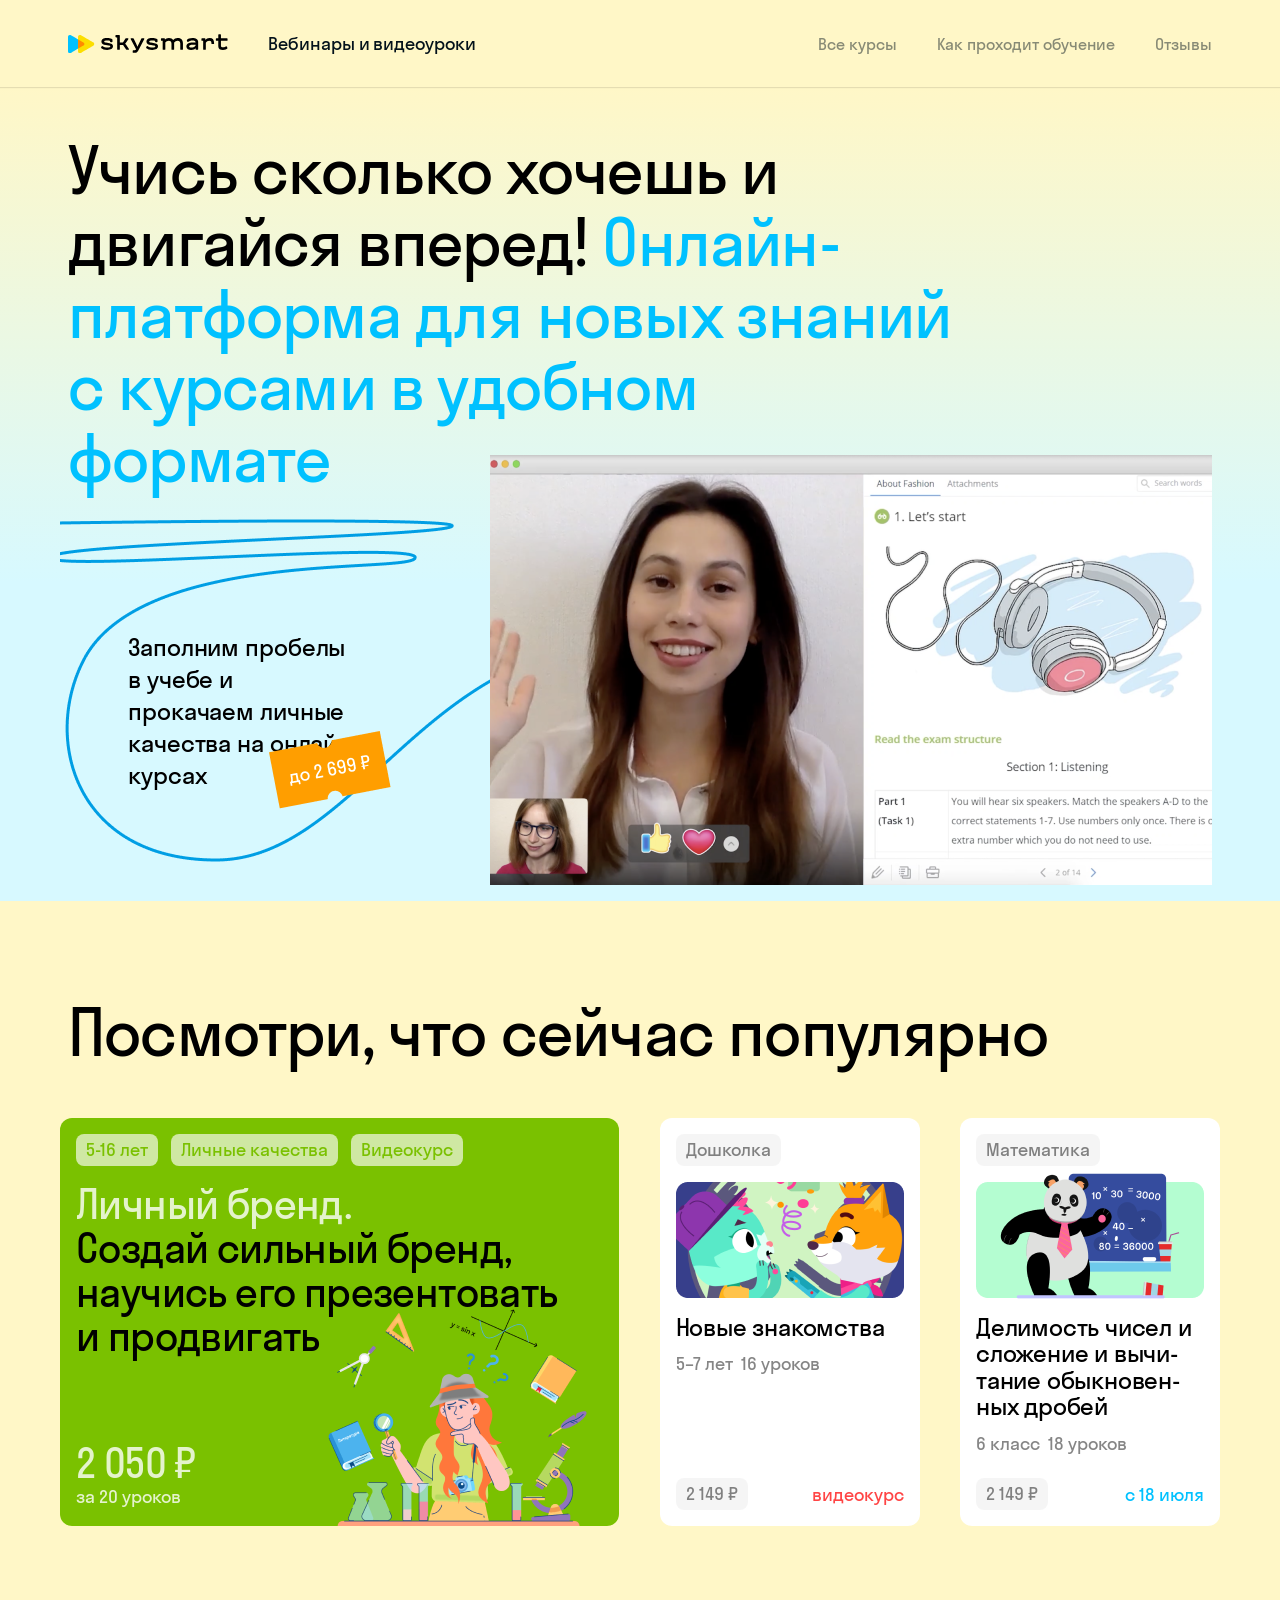
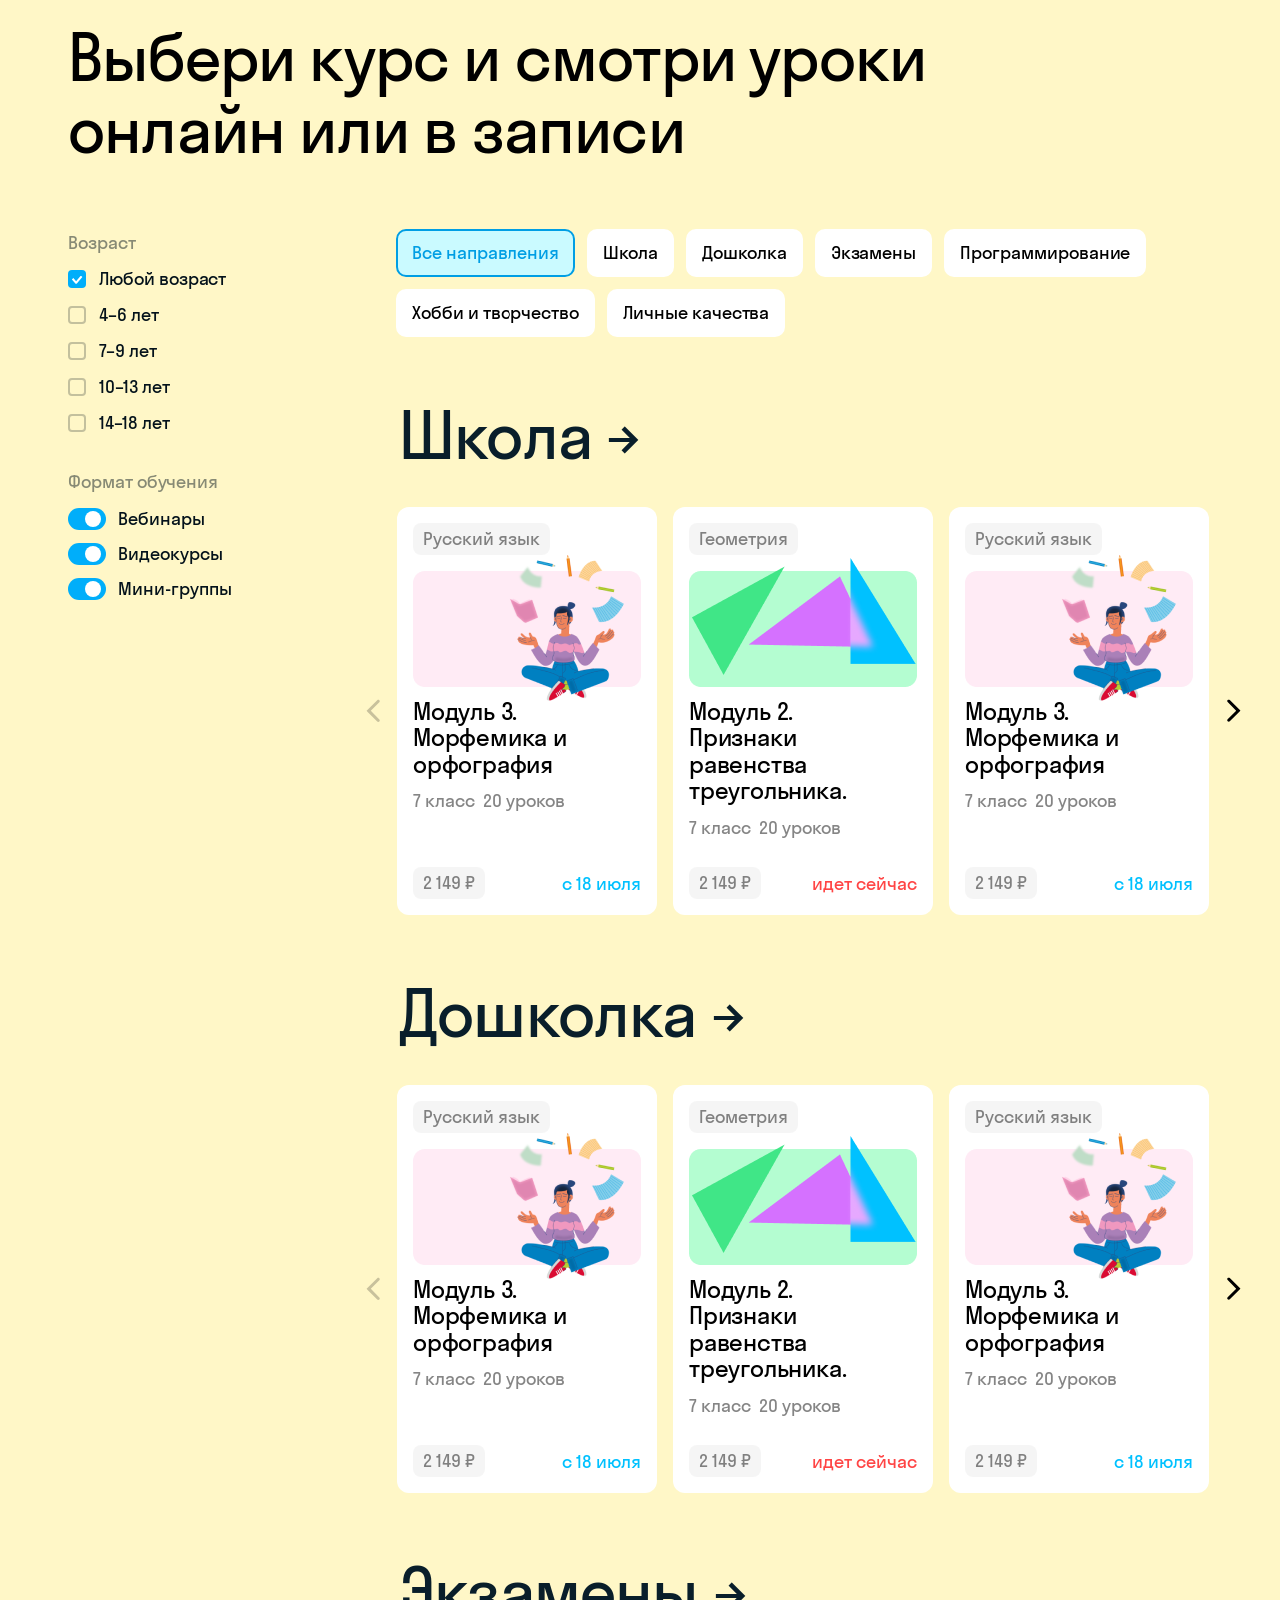
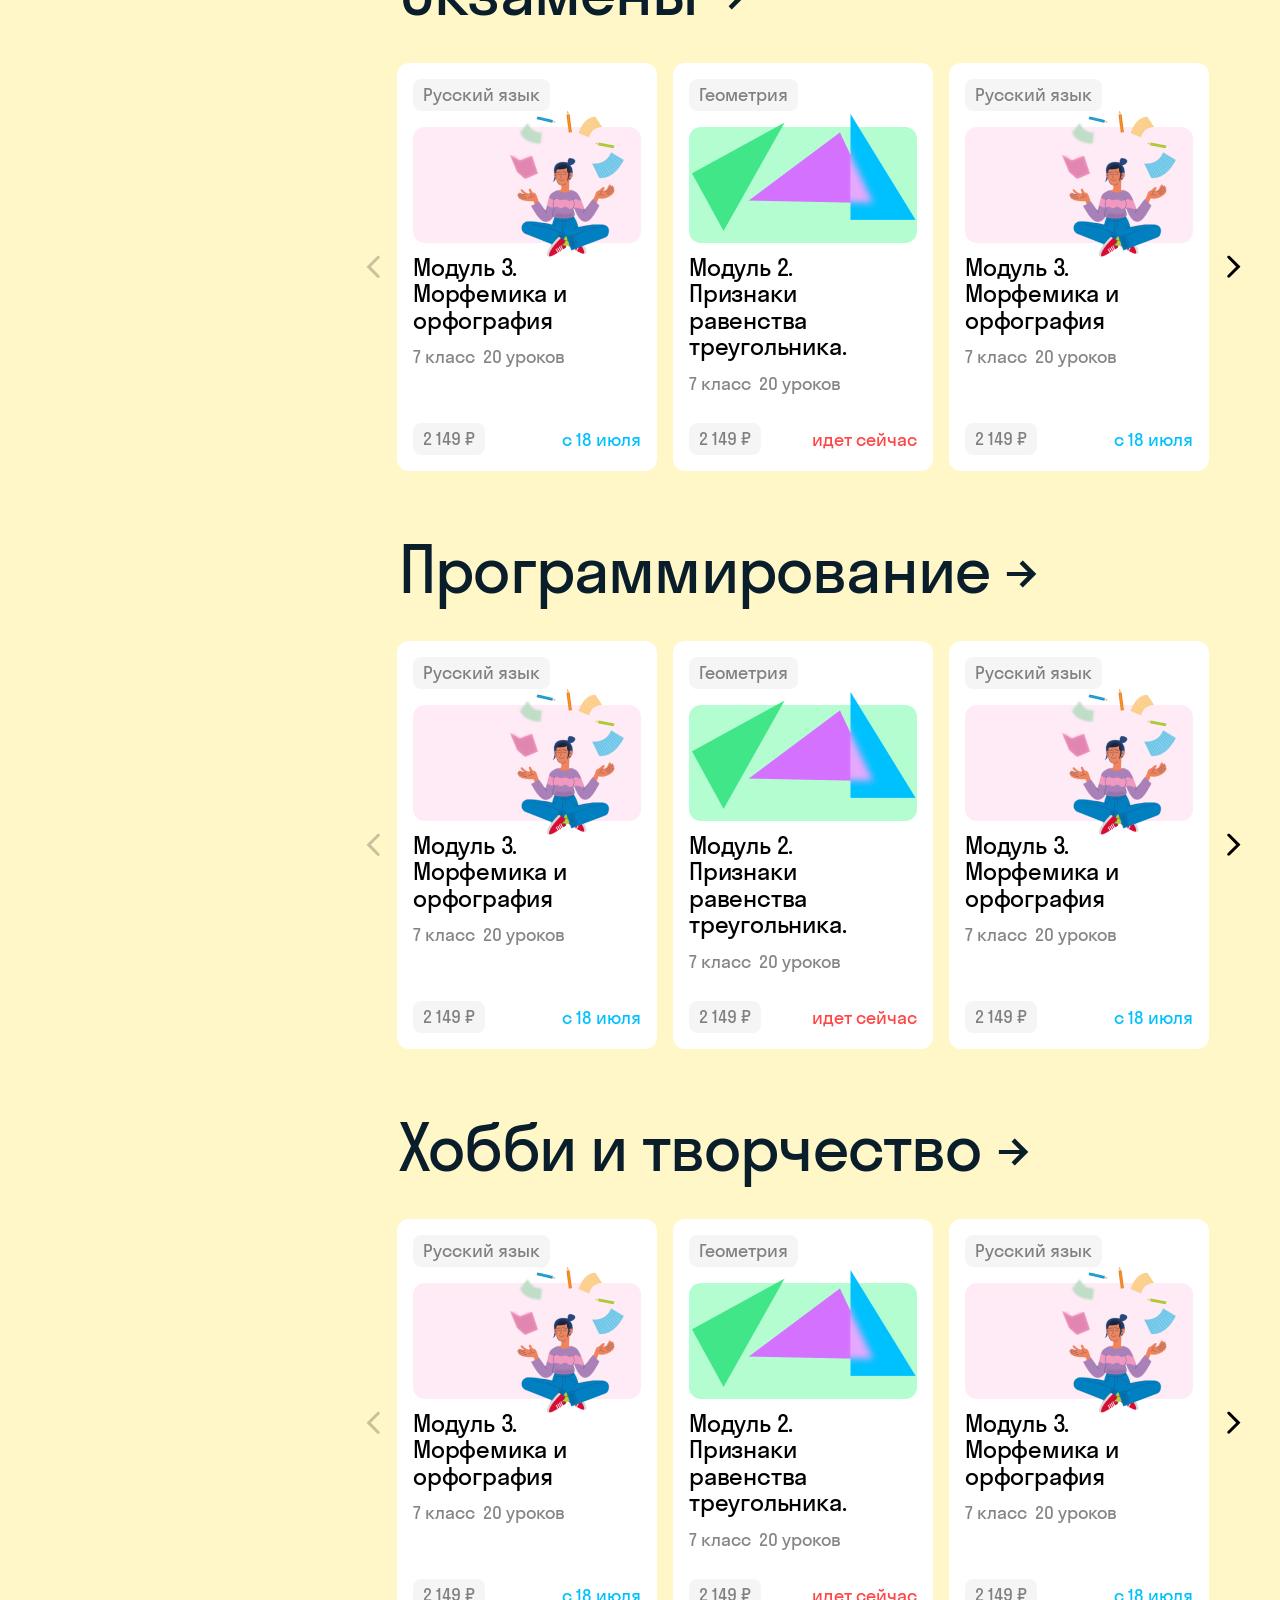
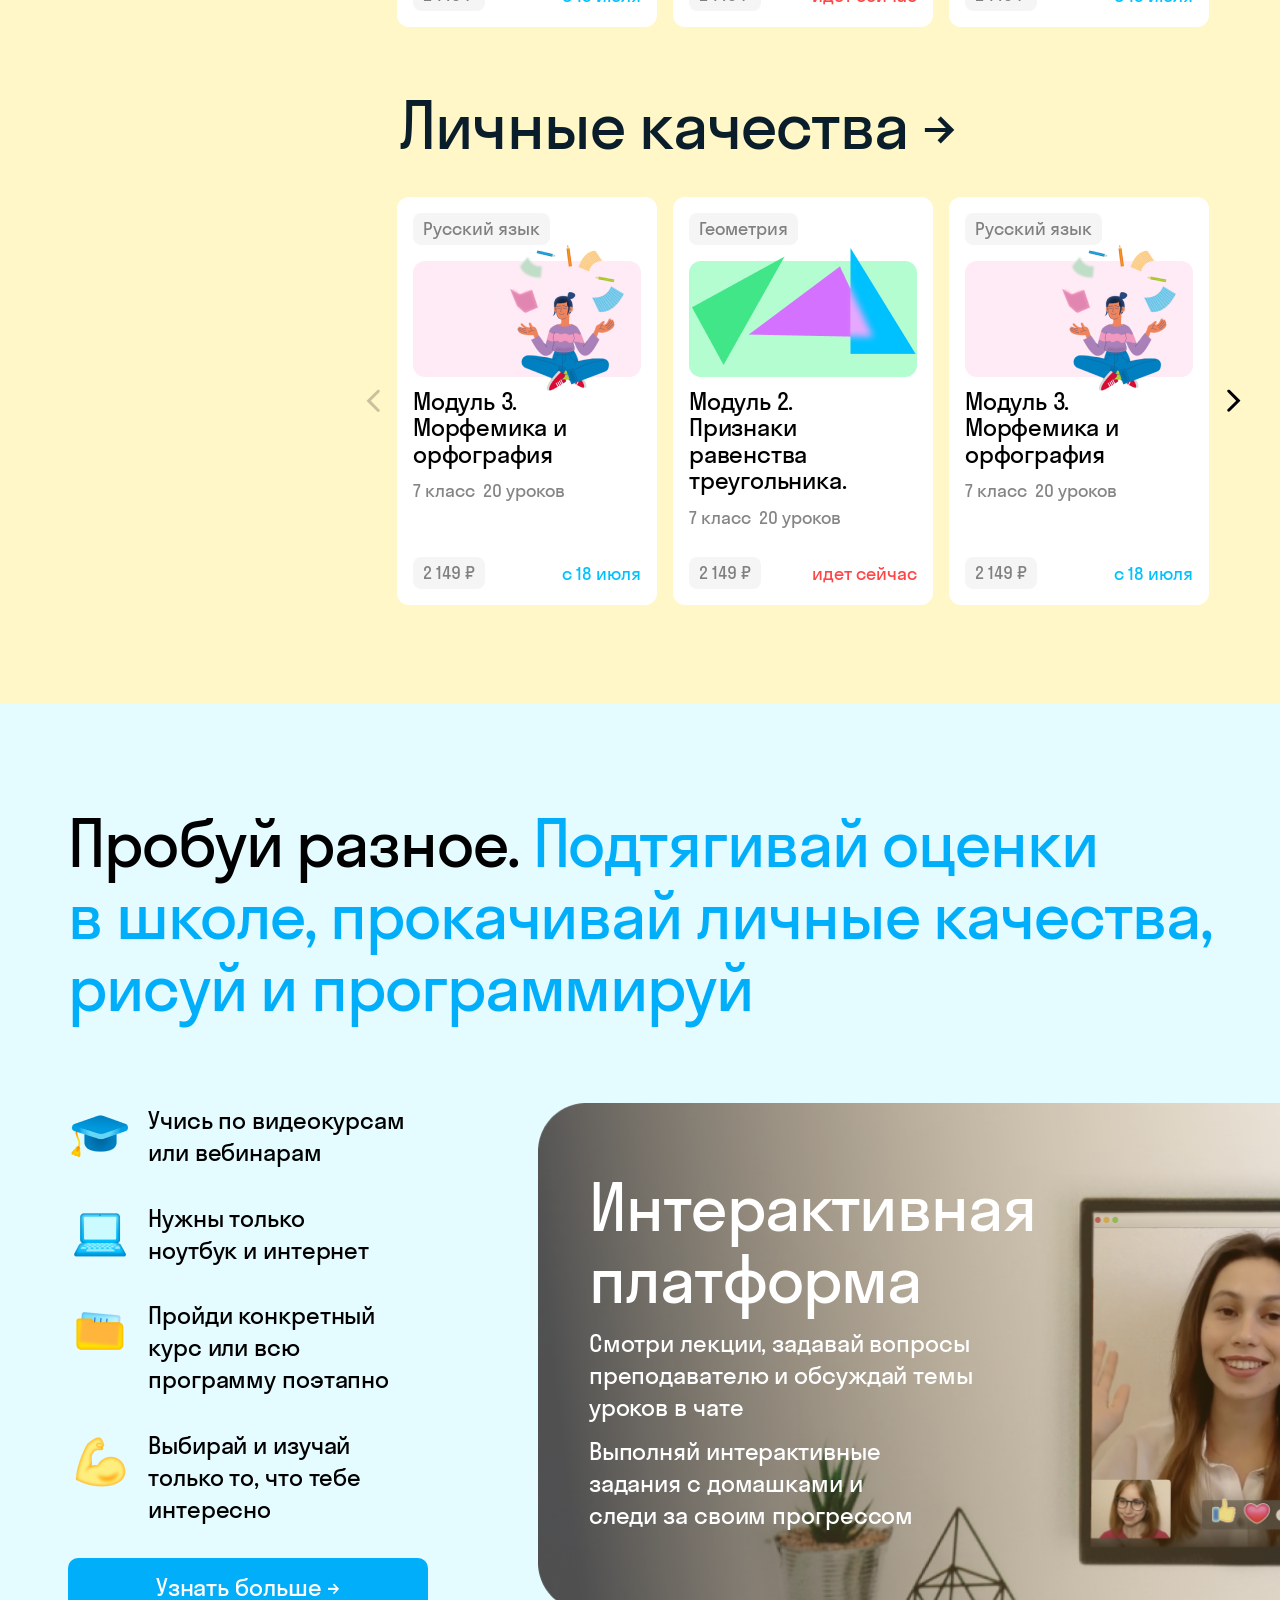
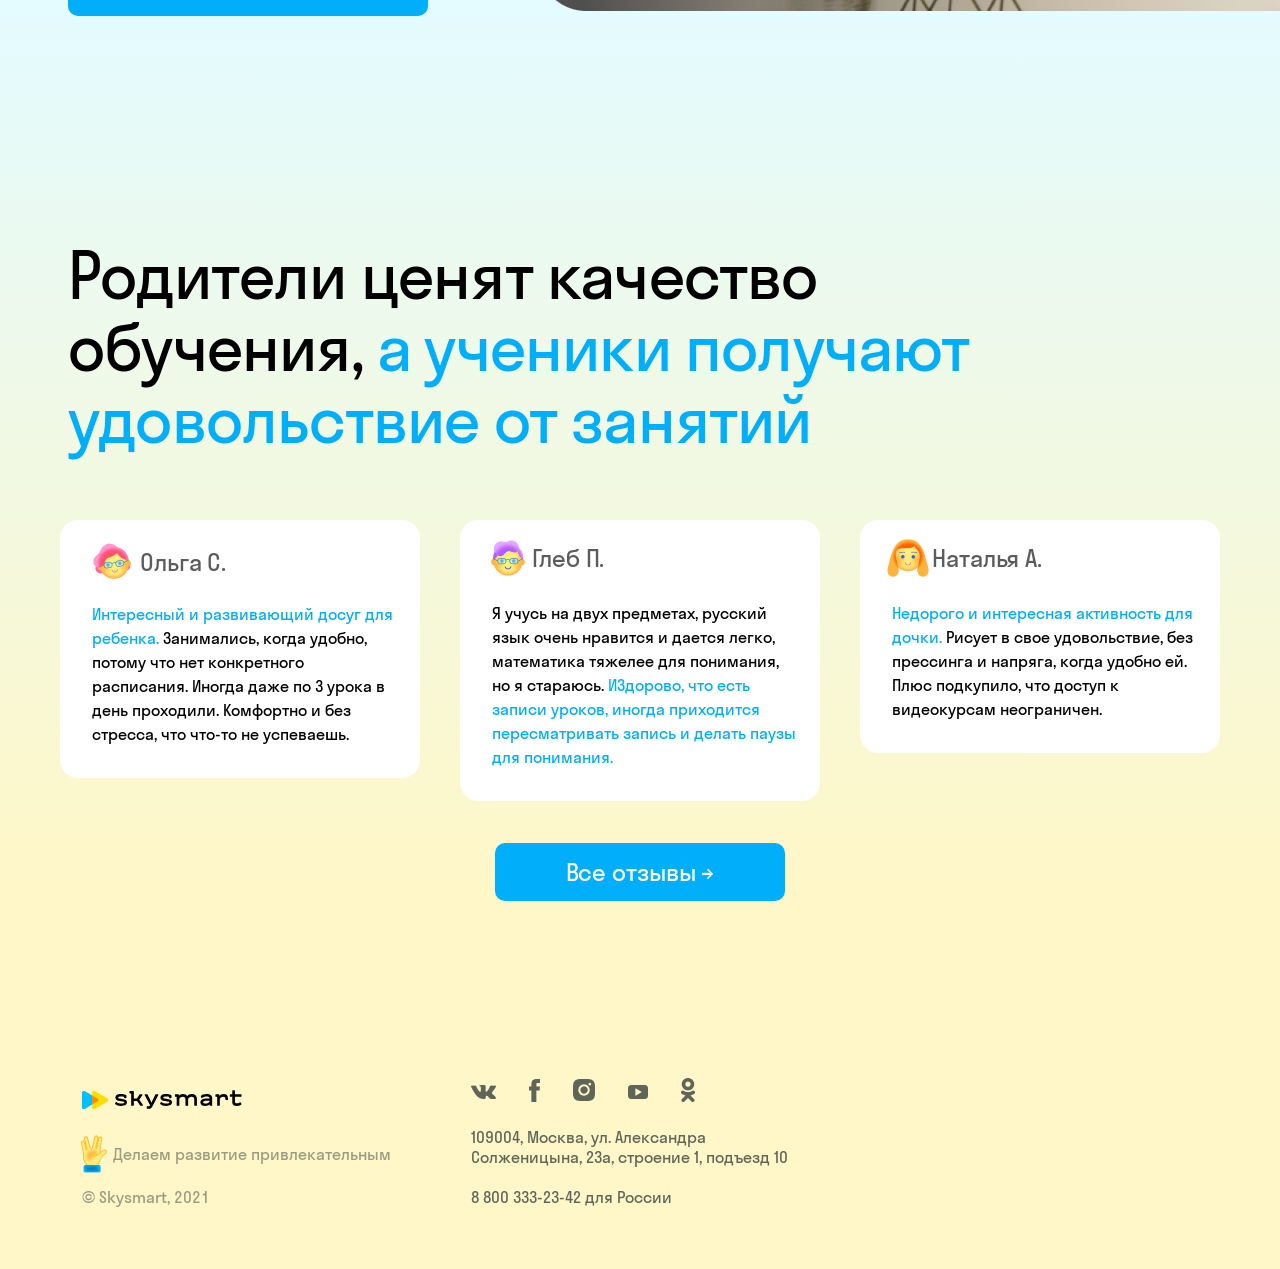
==== commit 3e6a6eee: "chage first title" ====
--- a/app/index.html
+++ b/app/index.html
@@ -58,11 +58,9 @@
             <div class="container">
                 <!--      Title          -->
                 <h1 class="first-screen__title title">
-                    Двигайся вперед — в школе и в жизни.
+                    Учись сколько хочешь и двигайся вперед!
                     <span class="first-screen__title-blue">
-                        Онлайн-платформа с личным пространс<wbr>твом
-                        <br class="br_d">
-                        для успеха
+                         Онлайн-платформа для новых знаний с курсами в удобном формате
                     </span>
                 </h1>
 
@@ -317,7 +315,7 @@
                                     <div class="cards-slider">
                                         <!--           Slide  1       -->
                                         <div class="cards-slider__slide">
-                                            <a href="#" class="course-card">
+                                            <a href="course-page.html" class="course-card">
                                                 <!--            course filter            -->
                                                 <div class="course-card__filter">Русский язык</div>
                                                 <!--            course image            -->
@@ -344,7 +342,7 @@
                                         </div>
                                         <!--           Slide  2       -->
                                         <div class="cards-slider__slide">
-                                            <a href="#" class="course-card">
+                                            <a href="course-page.html" class="course-card">
                                                 <!--            course filter            -->
                                                 <div class="course-card__filter">Геометрия</div>
                                                 <!--            course image            -->
@@ -371,7 +369,7 @@
                                         </div>
                                         <!--           Slide  3       -->
                                         <div class="cards-slider__slide">
-                                            <a href="#" class="course-card">
+                                            <a href="course-page.html" class="course-card">
                                                 <!--            course filter            -->
                                                 <div class="course-card__filter">Русский язык</div>
                                                 <!--            course image            -->
@@ -398,7 +396,7 @@
                                         </div>
                                         <!--           Slide  4       -->
                                         <div class="cards-slider__slide">
-                                            <a href="#" class="course-card">
+                                            <a href="course-page.html" class="course-card">
                                                 <!--            course filter            -->
                                                 <div class="course-card__filter">Геометрия</div>
                                                 <!--            course image            -->
@@ -425,7 +423,7 @@
                                         </div>
                                         <!--           Slide  5       -->
                                         <div class="cards-slider__slide">
-                                            <a href="#" class="course-card">
+                                            <a href="course-page.html" class="course-card">
                                                 <!--            course filter            -->
                                                 <div class="course-card__filter">Русский язык</div>
                                                 <!--            course image            -->
@@ -470,7 +468,7 @@
                                     <div class="cards-slider">
                                         <!--           Slide  1       -->
                                         <div class="cards-slider__slide">
-                                            <a href="#" class="course-card">
+                                            <a href="course-page-recording.html" class="course-card">
                                                 <!--            course filter            -->
                                                 <div class="course-card__filter">Русский язык</div>
                                                 <!--            course image            -->
@@ -497,7 +495,7 @@
                                         </div>
                                         <!--           Slide  2       -->
                                         <div class="cards-slider__slide">
-                                            <a href="#" class="course-card">
+                                            <a href="course-page-recording.html" class="course-card">
                                                 <!--            course filter            -->
                                                 <div class="course-card__filter">Геометрия</div>
                                                 <!--            course image            -->
@@ -524,7 +522,7 @@
                                         </div>
                                         <!--           Slide  3       -->
                                         <div class="cards-slider__slide">
-                                            <a href="#" class="course-card">
+                                            <a href="course-page-recording.html" class="course-card">
                                                 <!--            course filter            -->
                                                 <div class="course-card__filter">Русский язык</div>
                                                 <!--            course image            -->
@@ -551,7 +549,7 @@
                                         </div>
                                         <!--           Slide  4       -->
                                         <div class="cards-slider__slide">
-                                            <a href="#" class="course-card">
+                                            <a href="course-page-recording.html" class="course-card">
                                                 <!--            course filter            -->
                                                 <div class="course-card__filter">Геометрия</div>
                                                 <!--            course image            -->
@@ -578,7 +576,7 @@
                                         </div>
                                         <!--           Slide  5       -->
                                         <div class="cards-slider__slide">
-                                            <a href="#" class="course-card">
+                                            <a href="course-page-recording.html" class="course-card">
                                                 <!--            course filter            -->
                                                 <div class="course-card__filter">Русский язык</div>
                                                 <!--            course image            -->
--- a/app/css/style.min.css
+++ b/app/css/style.min.css
@@ -1,2 +1,2 @@
-@font-face{font-family:"Stratos LC Web";src:url(../fonts/StratosLCWeb-Regular.woff),url(../fonts/StratosLCWeb-Regular.woff2),url(../fonts/StratosLCWeb-Regular.ttf);font-weight:normal;font-style:normal}@font-face{font-family:"Stratos LC Web";src:url(../fonts/StratosLCWeb-Light.woff),url(../fonts/StratosLCWeb-Light.woff2),url(../fonts/StratosLCWeb-Light.ttf);font-weight:300;font-display:swap;font-style:normal}@font-face{font-family:"Stratos LC Web";src:url(../fonts/StratosLCWeb-Medium.woff),url(../fonts/StratosLCWeb-Medium.woff2),url(../fonts/StratosLCWeb-Medium.ttf);font-weight:500;font-display:swap;font-style:normal}@font-face{font-family:"Stratos LC Web";src:url(../fonts/StratosLCWeb-Bold.woff),url(../fonts/StratosLCWeb-Bold.woff2),url(../fonts/StratosLCWeb-Bold.ttf);font-weight:bold;font-display:swap;font-style:normal}*,html,body{-webkit-box-sizing:border-box;box-sizing:border-box}body{margin:0;padding:0;font-family:'Stratos LC Web', sans-serif;font-weight:400;font-size:18px;color:#000;background-color:#FFF7C7}h1,h2,h3,h4,h5,h6{margin:0;padding:0}a{text-decoration:none}ul,li{margin:0;padding:0;list-style-type:none}p{margin:0;padding:0}.container{width:100%;max-width:1160px;padding:0 8px;margin:0 auto}.main{margin-top:87px}@media (max-width: 1080px){.main{margin-top:36px}}.title{font-weight:400;font-size:64px;line-height:72px;letter-spacing:-0.8px;-webkit-font-feature-settings:'pnum' on, 'lnum' on;font-feature-settings:'pnum' on, 'lnum' on;color:#000000}@media (max-width: 1080px){.title{font-size:32px;line-height:36px;letter-spacing:-0.25px}}.title-blue{color:#00AEFA}@media (max-width: 1080px){.br_d{display:none}}.br_m{display:none}@media (max-width: 1080px){.br_m{display:block}}.slick-slider{position:relative;display:block;-webkit-box-sizing:border-box;box-sizing:border-box;-webkit-touch-callout:none;-webkit-user-select:none;-moz-user-select:none;-ms-user-select:none;user-select:none;-ms-touch-action:pan-y;touch-action:pan-y;-webkit-tap-highlight-color:transparent}.slick-list{position:relative;overflow:hidden;display:block;margin:0;padding:0}.slick-list:focus{outline:none}.slick-list.dragging{cursor:pointer;cursor:hand}.slick-slider .slick-track,.slick-slider .slick-list{-webkit-transform:translate3d(0, 0, 0);-ms-transform:translate3d(0, 0, 0);transform:translate3d(0, 0, 0)}.slick-track{position:relative;left:0;top:0;display:block;margin-left:auto;margin-right:auto}.slick-track:before,.slick-track:after{content:"";display:table}.slick-track:after{clear:both}.slick-loading .slick-track{visibility:hidden}.slick-slide{float:left;height:100%;min-height:1px;display:none}[dir="rtl"] .slick-slide{float:right}.slick-slide img{display:block}.slick-slide.slick-loading img{display:none}.slick-slide.dragging img{pointer-events:none}.slick-initialized .slick-slide{display:block}.slick-loading .slick-slide{visibility:hidden}.slick-vertical .slick-slide{display:block;height:auto;border:1px solid transparent}.slick-arrow.slick-hidden{display:none}.header{width:100%;height:87px;display:-webkit-box;display:-ms-flexbox;display:flex;-webkit-box-pack:center;-ms-flex-pack:center;justify-content:center;-webkit-box-align:center;-ms-flex-align:center;align-items:center;-webkit-box-shadow:0 1px 1px rgba(0,0,0,0.1);box-shadow:0 1px 1px rgba(0,0,0,0.1);background-color:#FFF7C7;position:fixed;top:0;left:0;z-index:1000}@media (max-width: 1080px){.header{padding-top:18px;-webkit-box-orient:vertical;-webkit-box-direction:normal;-ms-flex-direction:column;flex-direction:column;-webkit-box-pack:start;-ms-flex-pack:start;justify-content:flex-start;height:38px;min-height:56px;-webkit-box-shadow:none;box-shadow:none}}.header-logo{display:-webkit-box;display:-ms-flexbox;display:flex;-webkit-box-orient:vertical;-webkit-box-direction:normal;-ms-flex-direction:column;flex-direction:column;-webkit-box-pack:center;-ms-flex-pack:center;justify-content:center;-webkit-box-align:center;-ms-flex-align:center;align-items:center}@media (max-width: 1080px){.header-logo img{width:138px}}.header__inner{width:100%;height:inherit;display:-webkit-box;display:-ms-flexbox;display:flex;-webkit-box-pack:justify;-ms-flex-pack:justify;justify-content:space-between;-webkit-box-align:center;-ms-flex-align:center;align-items:center}.header__inner-left{width:408px;height:inherit;display:-webkit-box;display:-ms-flexbox;display:flex;-webkit-box-pack:justify;-ms-flex-pack:justify;justify-content:space-between;-webkit-box-align:center;-ms-flex-align:center;align-items:center}@media (max-width: 1080px){.header__inner-left{width:169px}}.header__inner .burger{display:none}@media (max-width: 1080px){.header__inner .burger{display:block;width:18px;height:14px;background-image:url("../images/burger-menu.svg")}}@media (max-width: 1080px){.header__inner .burger.close-burger{width:14px;height:14px;background-image:url("../images/close.svg")}}.header__inner .go-vebinars{font-size:18px;line-height:0;letter-spacing:-0.05px;-webkit-font-feature-settings:'pnum' on, 'lnum' on;font-feature-settings:'pnum' on, 'lnum' on;color:#04121B}@media (max-width: 1080px){.header__inner .go-vebinars{display:none}}.header__inner-right{width:394px;height:inherit;display:-webkit-box;display:-ms-flexbox;display:flex;-webkit-box-pack:justify;-ms-flex-pack:justify;justify-content:space-between;-webkit-box-align:center;-ms-flex-align:center;align-items:center}@media (max-width: 1080px){.header__inner-right{display:none}}.header-menu-link{font-size:16px;line-height:24px;-webkit-font-feature-settings:'pnum' on, 'lnum' on;font-feature-settings:'pnum' on, 'lnum' on;color:rgba(4,18,27,0.48)}.header__menu-mob{-webkit-transform:translateX(-150%);-ms-transform:translateX(-150%);transform:translateX(-150%);-webkit-transition:all 0.2s ease-in-out;-o-transition:all 0.2s ease-in-out;transition:all 0.2s ease-in-out;display:none}@media (max-width: 1080px){.header__menu-mob{display:block;padding-top:54px;padding-bottom:500px;width:100%;background-color:#FFF7C7}}.header__menu-mob .menu{width:344px;margin:0 auto;display:-webkit-box;display:-ms-flexbox;display:flex;-webkit-box-orient:vertical;-webkit-box-direction:normal;-ms-flex-direction:column;flex-direction:column}.header__menu-mob .menu-item{margin-top:8px;display:-webkit-box;display:-ms-flexbox;display:flex;-webkit-box-pack:start;-ms-flex-pack:start;justify-content:flex-start;-webkit-box-align:center;-ms-flex-align:center;align-items:center;font-size:16px;line-height:20px;color:#141819}.header__menu-mob .menu-item img{width:44px;margin-right:8px}.header__menu-mob .menu-item:first-child{margin-top:0}.header__menu-mob .back-call{width:344px;margin:0 auto;margin-top:64px;font-size:18px;line-height:24px;-webkit-font-feature-settings:'pnum' on, 'lnum' on;font-feature-settings:'pnum' on, 'lnum' on;color:#25292E;position:relative}.header__menu-mob .back-call__phone{display:-webkit-box;display:-ms-flexbox;display:flex;-webkit-box-orient:vertical;-webkit-box-direction:normal;-ms-flex-direction:column;flex-direction:column;margin-top:8px;font-size:32px;line-height:38px;letter-spacing:0.6px;-webkit-font-feature-settings:'pnum' on, 'lnum' on;font-feature-settings:'pnum' on, 'lnum' on}.header__menu-mob .back-call__img{position:absolute;top:44px;left:132px}.first-screen{width:100%;height:814px;padding-top:48px;background:-webkit-gradient(linear, left top, left bottom, from(rgba(255,247,199,0)), color-stop(60.82%, #D7F9FF));background:-o-linear-gradient(top, rgba(255,247,199,0) 0%, #D7F9FF 60.82%);background:linear-gradient(180deg, rgba(255,247,199,0) 0%, #D7F9FF 60.82%)}@media (max-width: 1080px){.first-screen{height:614px;overflow:hidden}}.first-screen .container{position:relative}.first-screen__text-gif{display:-webkit-box;display:-ms-flexbox;display:flex;-webkit-box-pack:justify;-ms-flex-pack:justify;justify-content:space-between}@media (max-width: 1080px){.first-screen__text-gif{-webkit-box-orient:vertical;-webkit-box-direction:normal;-ms-flex-direction:column;flex-direction:column}}.first-screen__title{width:891px}@media (max-width: 1080px){.first-screen__title{width:312px}}.first-screen__title-blue{color:#00C1FF}.first-screen__subtitle{width:235px;margin-top:136px;margin-left:60px;font-size:24px;line-height:32px;letter-spacing:-0.1px;-webkit-font-feature-settings:'pnum' on, 'lnum' on;font-feature-settings:'pnum' on, 'lnum' on;position:relative}@media (max-width: 1080px){.first-screen__subtitle{width:268px;margin-top:84px;margin-left:-3px;font-size:18px;line-height:24px;letter-spacing:-0.05px}}.first-screen .price-sticker{position:absolute;top:100px;left:141px;z-index:999}@media (max-width: 1080px){.first-screen .price-sticker{width:108px;top:-43px;left:164px}}.first-screen__gif{width:760px;height:430px;margin-top:-40px;overflow:hidden;position:relative;z-index:999}@media (max-width: 1080px){.first-screen__gif{width:343px;height:193px;margin:0 auto;margin-top:35px}}.first-screen__gif .gif-poster{width:760px;height:430px;-o-object-fit:cover;object-fit:cover;position:absolute;top:50%;left:55%;-webkit-transform:translate(-50%, -50%);-ms-transform:translate(-50%, -50%);transform:translate(-50%, -50%)}@media (max-width: 1080px){.first-screen__gif .gif-poster{width:343px;height:193px;left:50%}}.curve{position:absolute;bottom:23px;left:0;z-index:100}@media (max-width: 1080px){.curve{width:532px;bottom:auto;top:196px;left:-158px;-webkit-transform:scale(-1, 1);-ms-transform:scale(-1, 1);transform:scale(-1, 1)}}.popular{width:100%;margin-top:96px}@media (max-width: 1080px){.popular{margin-top:48px}}@media (max-width: 1080px){.popular .course-card{width:334px;height:440px;margin-top:16px;border-radius:12px}}@media (max-width: 1080px){.popular .course-card__course-name{margin-top:11px}}.popular__cards{max-width:1160px;width:100%;margin:0 auto;margin-top:49px;display:-webkit-box;display:-ms-flexbox;display:flex;-ms-flex-wrap:wrap;flex-wrap:wrap;-webkit-box-pack:justify;-ms-flex-pack:justify;justify-content:space-between}@media (max-width: 1080px){.popular__cards{margin-top:25px;-webkit-box-orient:vertical;-webkit-box-direction:normal;-ms-flex-direction:column;flex-direction:column;-webkit-box-align:center;-ms-flex-align:center;align-items:center}}.popular__cards-title{width:500px;margin-top:16px;font-size:40px;line-height:44px;letter-spacing:-0.6px;-webkit-font-feature-settings:'pnum' on, 'lnum' on;font-feature-settings:'pnum' on, 'lnum' on}@media (max-width: 1080px){.popular__cards-title{width:307px;font-size:32px;line-height:36px;letter-spacing:-0.25px;-webkit-font-feature-settings:'pnum' on, 'lnum' on;font-feature-settings:'pnum' on, 'lnum' on}}.popular__cards-title_white{display:block;color:rgba(255,255,255,0.8)}.popular__cards-card_green{width:559px;height:408px;padding:16px;background:#7AC100;border-radius:12px;position:relative}@media (max-width: 1080px){.popular__cards-card_green{width:343px;height:438px;background:#BCEC30}}.popular__cards-filter-block{width:387px;display:-webkit-box;display:-ms-flexbox;display:flex;-webkit-box-pack:justify;-ms-flex-pack:justify;justify-content:space-between}@media (max-width: 1080px){.popular__cards-filter-block{width:216px;-ms-flex-wrap:wrap;flex-wrap:wrap}}.popular__cards-filter-block_i{padding:4px 10px;font-size:18px;line-height:24px;-webkit-font-feature-settings:'pnum' on, 'lnum' on;font-feature-settings:'pnum' on, 'lnum' on;color:#7AC100;background:rgba(255,255,255,0.64);border-radius:8px}@media (max-width: 1080px){.popular__cards-filter-block_i{font-size:14px;line-height:18px;letter-spacing:0.1px;-webkit-font-feature-settings:'pnum' on, 'lnum' on;font-feature-settings:'pnum' on, 'lnum' on;color:#7AC100}}@media (max-width: 1080px){.popular__cards-filter-block_i:last-child{margin-top:8px}}.popular__cards-price{margin-top:83px;font-size:40px;line-height:44px;letter-spacing:-0.6px;-webkit-font-feature-settings:'pnum' on, 'lnum' on;font-feature-settings:'pnum' on, 'lnum' on;color:rgba(255,255,255,0.8)}@media (max-width: 1080px){.popular__cards-price{display:inline-block;margin-top:122px;padding:4px 10px;background:rgba(255,255,255,0.64);border-radius:8px;font-size:14px;line-height:18px;letter-spacing:0.1px;-webkit-font-feature-settings:'pnum' on, 'lnum' on;font-feature-settings:'pnum' on, 'lnum' on;color:#7AC100}}.popular__cards-numb-less{font-size:18px;line-height:24px;-webkit-font-feature-settings:'pnum' on, 'lnum' on;font-feature-settings:'pnum' on, 'lnum' on;color:rgba(255,255,255,0.8)}@media (max-width: 1080px){.popular__cards-numb-less{display:none}}.popular__cards-img{position:absolute;bottom:0;right:15px}.course-card{display:block;width:260px;height:408px;padding:16px;background:#FFFFFF;border-radius:12px;position:relative;-webkit-transition:all 0.2s ease-in-out;-o-transition:all 0.2s ease-in-out;transition:all 0.2s ease-in-out}@media (min-width: 1081px){.course-card:hover{-webkit-box-shadow:0 0 16px rgba(0,0,0,0.16);box-shadow:0 0 16px rgba(0,0,0,0.16);-webkit-transition:all 0.2s ease-in-out;-o-transition:all 0.2s ease-in-out;transition:all 0.2s ease-in-out}}@media (max-width: 1080px){.course-card{width:260px;height:408px}}.course-card__image{width:100%}.course-card__filter{display:inline-block;padding:4px 10px;background:rgba(0,0,0,0.04);border-radius:8px;font-size:18px;line-height:24px;-webkit-font-feature-settings:'pnum' on, 'lnum' on;font-feature-settings:'pnum' on, 'lnum' on;color:rgba(0,0,0,0.48)}.course-card__course-name{margin-top:-5px;font-size:24px;line-height:110%;letter-spacing:-0.2px;-webkit-font-feature-settings:'pnum' on, 'lnum' on;font-feature-settings:'pnum' on, 'lnum' on;color:#000}@media (max-width: 1080px){.course-card__course-name{margin-top:2px}}.course-card__course-info{display:-webkit-box;display:-ms-flexbox;display:flex;margin-top:12px;font-size:18px;line-height:24px;-webkit-font-feature-settings:'pnum' on, 'lnum' on;font-feature-settings:'pnum' on, 'lnum' on;color:rgba(0,0,0,0.48)}.course-card__age,.course-card__grade{margin-right:8px}.course-card__price-and-status{width:228px;display:-webkit-box;display:-ms-flexbox;display:flex;-webkit-box-pack:justify;-ms-flex-pack:justify;justify-content:space-between;position:absolute;bottom:16px;left:50%;-webkit-transform:translateX(-50%);-ms-transform:translateX(-50%);transform:translateX(-50%)}@media (max-width: 1080px){.course-card__price-and-status{width:228px;left:12px;-webkit-transform:translateY(0);-ms-transform:translateY(0);transform:translateY(0)}}.course-card__curse-price{padding:4px 10px;background:rgba(0,0,0,0.04);border-radius:8px;font-size:18px;line-height:24px;-webkit-font-feature-settings:'pnum' on, 'lnum' on;font-feature-settings:'pnum' on, 'lnum' on;color:rgba(0,0,0,0.48)}.course-card__curse-status{margin-top:5px;font-size:18px;line-height:24px;text-align:right;-webkit-font-feature-settings:'pnum' on, 'lnum' on;font-feature-settings:'pnum' on, 'lnum' on}.course-card__curse-status_already{color:#FF4545}.course-card__curse-status_soon{color:#00C1FF}.last-card{background:#E4FBFF;position:relative;overflow:hidden}.last-card__title{font-size:32px;line-height:38px;letter-spacing:-0.15px;-webkit-font-feature-settings:'pnum' on, 'lnum' on;font-feature-settings:'pnum' on, 'lnum' on;color:#091E2A}.last-card__img{position:absolute;right:0;bottom:0}.custom-checkbox{display:-webkit-box;display:-ms-flexbox;display:flex;-webkit-box-align:center;-ms-flex-align:center;align-items:center;cursor:pointer}.custom-checkbox__input{display:none}.custom-checkbox__fake{display:inline-block;width:18px;height:18px;margin-right:13px;border:2px solid rgba(4,18,27,0.24);border-radius:4px;position:relative;background-color:transparent}.custom-checkbox__fake::before{content:url("../images/check.svg");display:block;position:absolute;top:40%;left:50%;-webkit-transform:translate(-50%, -50%);-ms-transform:translate(-50%, -50%);transform:translate(-50%, -50%);opacity:0}.custom-checkbox__input:checked+.custom-checkbox__fake{background-color:#00AEFA;border-color:transparent}.custom-checkbox__input:checked+.custom-checkbox__fake::before{opacity:1}.custom-checkbox__text{font-size:18px;line-height:26px;letter-spacing:-0.05px;-webkit-font-feature-settings:'pnum' on, 'lnum' on;font-feature-settings:'pnum' on, 'lnum' on;color:#04121B}.switch{margin-top:13px;position:relative;display:inline-block;width:38px;height:22px}.switch input{opacity:0;width:0;height:0}.slider{position:absolute;cursor:pointer;top:0;left:0;right:0;bottom:0;background-color:rgba(4,18,27,0.36);-webkit-transition:.4s;-o-transition:.4s;transition:.4s}.slider:before{position:absolute;content:"";height:16px;width:16px;left:3px;bottom:3px;background-color:white;-webkit-transition:.4s;-o-transition:.4s;transition:.4s}input:checked+.slider{background-color:#00AEFA}input:focus+.slider{-webkit-box-shadow:0 0 1px #00AEFA;box-shadow:0 0 1px #00AEFA}input:checked+.slider:before{-webkit-transform:translateX(14px);-ms-transform:translateX(14px);transform:translateX(14px)}.slider.round{border-radius:18px}.slider.round:before{border-radius:50%}.switch__text{position:absolute;top:50%;left:50px;-webkit-transform:translateY(-50%);-ms-transform:translateY(-50%);transform:translateY(-50%);width:114px;font-size:18px;line-height:26px;letter-spacing:-0.05px;-webkit-font-feature-settings:'pnum' on, 'lnum' on;font-feature-settings:'pnum' on, 'lnum' on;color:#04121B;cursor:pointer}@media (max-width: 1080px){.custom-radiobutton:nth-child(1){-webkit-box-ordinal-group:1;-ms-flex-order:0;order:0}.custom-radiobutton:nth-child(2){-webkit-box-ordinal-group:2;-ms-flex-order:1;order:1}.custom-radiobutton:nth-child(3){-webkit-box-ordinal-group:3;-ms-flex-order:2;order:2}.custom-radiobutton:nth-child(4){-webkit-box-ordinal-group:6;-ms-flex-order:5;order:5}.custom-radiobutton:nth-child(5){-webkit-box-ordinal-group:5;-ms-flex-order:4;order:4}.custom-radiobutton:nth-child(6){-webkit-box-ordinal-group:4;-ms-flex-order:3;order:3}.custom-radiobutton:nth-child(7){-webkit-box-ordinal-group:7;-ms-flex-order:6;order:6}}.custom-radiobutton__input{display:none}.custom-radiobutton__fake{display:inline-block;padding:10px 14px;background:#fff;border:2px solid #fff;border-radius:10px;font-size:18px;line-height:24px;text-align:center;letter-spacing:-0.05px;-webkit-font-feature-settings:'pnum' on, 'lnum' on;font-feature-settings:'pnum' on, 'lnum' on;color:#000000;cursor:pointer}@media (max-width: 1080px){.custom-radiobutton__fake{padding:6px 12px;font-size:16px;line-height:24px}}.custom-radiobutton__input:checked+.custom-radiobutton__fake{background:#CAFAFF;border:2px solid #009EE4;color:#009EE4}.curses{width:100%;margin-top:96px;overflow:hidden}@media (max-width: 1080px){.curses{margin-top:43px;overflow:hidden}}.curses__title{width:80%}@media (max-width: 1080px){.curses__title{width:100%}}.curses__filters{width:100%;margin-top:64px;display:-webkit-box;display:-ms-flexbox;display:flex;-webkit-box-pack:justify;-ms-flex-pack:justify;justify-content:space-between;-ms-flex-wrap:wrap;flex-wrap:wrap}@media (max-width: 1080px){.curses__filters{margin-top:24px}}.curses__filters-left{width:164px}@media (max-width: 1080px){.curses__filters-left{display:block;width:100%;height:100vh;padding:0 16px;padding-top:60px;padding-bottom:25px;position:fixed;top:0;left:0;z-index:1500;background-color:#FFF7C7;-webkit-transform:translateX(-100%);-ms-transform:translateX(-100%);transform:translateX(-100%);-webkit-transition:all 0.2s ease-in-out;-o-transition:all 0.2s ease-in-out;transition:all 0.2s ease-in-out;overflow-y:scroll}}.curses__filters-right{width:892px}@media (max-width: 1080px){.curses__filters-right{width:100%}}@media (max-width: 1080px){.curses__filters-age{margin-top:71px}}.curses__filters-age__title{font-size:18px;line-height:26px;letter-spacing:-0.05px;-webkit-font-feature-settings:'pnum' on, 'lnum' on;font-feature-settings:'pnum' on, 'lnum' on;color:rgba(4,18,27,0.48)}.curses__filters-age .custom-checkbox{margin-top:10px}.curses__filters-format{margin-top:33px}@media (max-width: 1080px){.curses__filters-format{margin-top:64px}}.curses__filters-format__title{font-size:18px;line-height:26px;letter-spacing:-0.05px;-webkit-font-feature-settings:'pnum' on, 'lnum' on;font-feature-settings:'pnum' on, 'lnum' on;color:rgba(4,18,27,0.48)}.curses__filters-format__form{display:-webkit-box;display:-ms-flexbox;display:flex;-webkit-box-orient:vertical;-webkit-box-direction:normal;-ms-flex-direction:column;flex-direction:column}.curses__filters-type{width:auto;margin-left:51px;margin-top:-13px}@media (max-width: 1080px){.curses__filters-type{margin-top:-8px;margin-left:0}}.curses__filters-type__form{width:100%;display:-webkit-box;display:-ms-flexbox;display:flex;-webkit-box-orient:horizontal;-webkit-box-direction:normal;-ms-flex-direction:row;flex-direction:row;-ms-flex-wrap:wrap;flex-wrap:wrap;-webkit-box-pack:start;-ms-flex-pack:start;justify-content:flex-start;margin-left:25px}@media (max-width: 1080px){.curses__filters-type__form{width:335px;margin-left:0}}.curses__filters-type .custom-radiobutton__fake{margin-right:12px;margin-top:12px}@media (max-width: 1080px){.curses__filters-type .custom-radiobutton__fake{margin-right:8px;margin-top:8px}}.curses-groups{width:100%;margin-top:63px;margin-left:37px}@media (max-width: 1080px){.curses-groups{width:115%;margin-top:-32px;margin-left:0}}.curses-groups:first-child{margin-top:62px}@media (max-width: 1080px){.curses-groups:first-child{margin-top:32px}}@media (max-width: 1080px){.curses-groups__group{margin-top:64px}}.curses-groups__group-title{margin-left:42px;font-size:64px;line-height:72px;letter-spacing:-0.8px;-webkit-font-feature-settings:'pnum' on, 'lnum' on;font-feature-settings:'pnum' on, 'lnum' on;color:#091E2A}@media (max-width: 1080px){.curses-groups__group-title{margin-left:0;font-size:32px;line-height:36px;letter-spacing:-0.25px;-webkit-font-feature-settings:'pnum' on, 'lnum' on;font-feature-settings:'pnum' on, 'lnum' on}}.curses-groups__group-cards{width:100%;margin-top:35px}@media (max-width: 1080px){.curses-groups__group-cards{margin-top:15px;margin-left:-20px;overflow-x:scroll}.curses-groups__group-cards::-webkit-scrollbar{width:0}}.any-years-btn{display:none}@media (max-width: 1080px){.any-years-btn{display:-webkit-box;display:-ms-flexbox;display:flex;-webkit-box-orient:horizontal;-webkit-box-direction:normal;-ms-flex-direction:row;flex-direction:row;-webkit-box-pack:justify;-ms-flex-pack:justify;justify-content:space-between;-webkit-box-align:center;-ms-flex-align:center;align-items:center;width:343px;height:48px;margin:0 auto;margin-top:24px;padding:0 16px;background-color:#00C1FF;color:#FFFFFF;border:none;outline:none;border-radius:24px;font-size:20px;line-height:26px}}.back-age-filter{display:none}@media (max-width: 1080px){.back-age-filter{display:block;font-size:20px;line-height:26px;-webkit-font-feature-settings:'pnum' on, 'lnum' on;font-feature-settings:'pnum' on, 'lnum' on;color:#000000}}.back-age-filter img{margin-right:13px}.show-courses{display:none}@media (max-width: 1080px){.show-courses{display:-webkit-box;display:-ms-flexbox;display:flex;-webkit-box-pack:center;-ms-flex-pack:center;justify-content:center;-webkit-box-align:center;-ms-flex-align:center;align-items:center;margin:0 auto;margin-top:190px;width:343px;height:48px;background:#00C1FF;border-radius:8px;font-size:18px;line-height:24px;text-align:center;letter-spacing:-0.05px;-webkit-font-feature-settings:'pnum' on, 'lnum' on;font-feature-settings:'pnum' on, 'lnum' on;color:#FFFFFF}}.cards-slider{width:828px;margin:0 auto;position:relative}@media (min-width: 1081px){.cards-slider{margin-top:-16px;margin-bottom:-16px}}@media (max-width: 1080px){.cards-slider{width:1724px;margin-left:20px;padding-right:10px;display:-webkit-box;display:-ms-flexbox;display:flex;-webkit-box-orient:horizontal;-webkit-box-direction:normal;-ms-flex-direction:row;flex-direction:row;-webkit-box-pack:justify;-ms-flex-pack:justify;justify-content:space-between}}@media (max-width: 1080px){.cards-slider__slide{margin-right:24px}}.cards-slider__slide .course-card{margin:0 auto}@media (max-width: 1080px){.cards-slider__slide .course-card{margin:0}}.control{position:absolute;top:50%;-webkit-transform:translateY(-50%);-ms-transform:translateY(-50%);transform:translateY(-50%);z-index:999;cursor:pointer}.control-prew{left:-24px}.control-next{right:-24px}.slick-disabled path{fill:rgba(0,0,0,0.24)}@media (min-width: 1081px){.slick-slide{padding:16px 0}}@media (max-width: 1080px){.slick-slide{width:276px !important}}.about{width:100%;margin-top:99px;padding-top:104px;background:#E4FBFF;position:relative;overflow:hidden}@media (max-width: 1080px){.about{margin-top:50px;padding-top:56px;height:1068px}}.about__image{height:508px;position:absolute;left:42%;bottom:5px}@media (max-width: 1080px){.about__image{height:232px;left:16px;bottom:0}}.about__image-title{width:484px;font-size:64px;line-height:72px;letter-spacing:-0.8px;-webkit-font-feature-settings:'pnum' on, 'lnum' on;font-feature-settings:'pnum' on, 'lnum' on;color:#FFFFFF;position:absolute;left:46%;top:468px}@media (max-width: 1080px){.about__image-title{width:100%;font-size:32px;line-height:36px;letter-spacing:-0.25px;-webkit-font-feature-settings:'pnum' on, 'lnum' on;font-feature-settings:'pnum' on, 'lnum' on;color:#000000;left:16px;top:746px}}.about__image-text{width:400px;font-size:24px;line-height:32px;letter-spacing:-0.1px;-webkit-font-feature-settings:'pnum' on, 'lnum' on;font-feature-settings:'pnum' on, 'lnum' on;color:#FFFFFF;position:absolute;left:46%;top:623px}@media (max-width: 1080px){.about__image-text{width:178px;font-size:14px;line-height:20px;left:38px;top:863px}}.about__image-text p:last-child{margin-top:12px;width:340px}@media (max-width: 1080px){.about__image-text p:last-child{margin-top:17px;width:178px}}.about__title{letter-spacing:-1.1px}@media (max-width: 1080px){.about__title{width:100%}}.about__title-blue{color:#00AEFA}.about__info{width:360px;height:512px;margin-top:80px;display:-webkit-box;display:-ms-flexbox;display:flex;-webkit-box-orient:vertical;-webkit-box-direction:normal;-ms-flex-direction:column;flex-direction:column;-webkit-box-pack:justify;-ms-flex-pack:justify;justify-content:space-between}@media (max-width: 1080px){.about__info{width:343px;height:384px;margin:0 auto;margin-top:42px}}.about__info-item{display:-webkit-box;display:-ms-flexbox;display:flex;-webkit-box-pack:start;-ms-flex-pack:start;justify-content:flex-start;-webkit-box-align:start;-ms-flex-align:start;align-items:flex-start}.about__info-item-img{margin-right:16px}@media (max-width: 1080px){.about__info-item-img{width:52px;margin-right:12px}}.about__info-item-text{width:280px;font-size:24px;line-height:32px;letter-spacing:-0.1px;-webkit-font-feature-settings:'pnum' on, 'lnum' on;font-feature-settings:'pnum' on, 'lnum' on}@media (max-width: 1080px){.about__info-item-text{font-size:20px;line-height:26px;letter-spacing:-0.05px}}.about__info-btn{display:inline-block;padding:13px 87px;background:#00AEFA;border-radius:10px;font-size:24px;line-height:32px;text-align:center;letter-spacing:-0.1px;-webkit-font-feature-settings:'pnum' on, 'lnum' on;font-feature-settings:'pnum' on, 'lnum' on;color:#FFFFFF}@media (max-width: 1080px){.about__info-btn{padding:15px 102px;font-size:18px;line-height:24px;letter-spacing:-0.05px}}.comments{width:100%;padding-top:224px;background:-webkit-gradient(linear, left top, left bottom, from(#E4FBFF), to(rgba(228,251,255,0)));background:-o-linear-gradient(top, #E4FBFF 0%, rgba(228,251,255,0) 100%);background:linear-gradient(180deg, #E4FBFF 0%, rgba(228,251,255,0) 100%)}@media (max-width: 1080px){.comments{padding-top:56px}}.comments__title{width:910px}@media (max-width: 1080px){.comments__title{width:90%}}.comments__title-blue{color:#00AEFA}.comments-wrapper{width:100%;max-width:1160px;margin:0 auto;margin-top:64px;display:-webkit-box;display:-ms-flexbox;display:flex;-webkit-box-pack:justify;-ms-flex-pack:justify;justify-content:space-between;-webkit-box-align:start;-ms-flex-align:start;align-items:flex-start}@media (max-width: 1080px){.comments-wrapper{width:100%;max-width:100%;overflow-y:scroll;margin-top:37px}.comments-wrapper::-webkit-scrollbar{width:0}}.comments-item{width:360px;padding:14px 9px 32px 24px;border-radius:18px;background:#fff}@media (max-width: 1080px){.comments-item{width:280px;margin:0 8px;padding:14px 9px 9px 15px}}@media (max-width: 1080px){.comments-item:nth-child(1){margin-left:16px}}@media (max-width: 1080px){.comments-item:nth-child(3){margin-right:16px}}.comments-item:nth-child(2) .comments-item__text,.comments-item:nth-child(3) .comments-item__text{margin-top:19px}.comments-item__title{width:100%;display:-webkit-box;display:-ms-flexbox;display:flex;-webkit-box-pack:start;-ms-flex-pack:start;justify-content:flex-start;-webkit-box-align:center;-ms-flex-align:center;align-items:center;font-size:24px;line-height:32px;letter-spacing:-0.1px;-webkit-font-feature-settings:'pnum' on, 'lnum' on;font-feature-settings:'pnum' on, 'lnum' on;color:rgba(0,0,0,0.64)}.comments-item__text{width:304px;margin-top:12px;margin-left:8px;font-size:16px;line-height:24px;-webkit-font-feature-settings:'pnum' on, 'lnum' on;font-feature-settings:'pnum' on, 'lnum' on}@media (max-width: 1080px){.comments-item__text{margin-top:9px}}@media (max-width: 1080px){.comments-item__text{width:224px}}.comments-item__text_blue{color:#00AEFA}.all-comments{width:100%;margin-top:42px;display:-webkit-box;display:-ms-flexbox;display:flex;-webkit-box-pack:center;-ms-flex-pack:center;justify-content:center}.all-comments__btn{display:inline-block;padding:13px 71px;background:#00AEFA;border-radius:10px;font-size:24px;line-height:32px;text-align:center;letter-spacing:-0.1px;-webkit-font-feature-settings:'pnum' on, 'lnum' on;font-feature-settings:'pnum' on, 'lnum' on;color:#FFFFFF}@media (max-width: 1080px){.all-comments__btn{padding:15px 102px;font-size:18px;line-height:24px;letter-spacing:-0.05px}}.curses__filters-title{width:318px;font-size:32px;line-height:36px;letter-spacing:-0.25px;font-weight:400;-webkit-font-feature-settings:'pnum' on, 'lnum' on;font-feature-settings:'pnum' on, 'lnum' on;color:#000000}@media (min-width: 1081px){.curses__filters-title{display:none}}.all-cards{margin-top:56px;margin-bottom:76px}@media (max-width: 1080px){.all-cards{margin-top:0;width:100%}}.all-cards__title-img{width:74px}.all-cards .curses-groups__group-title{margin-left:35px;display:-webkit-box;display:-ms-flexbox;display:flex;-webkit-box-align:center;-ms-flex-align:center;align-items:center;-webkit-box-pack:start;-ms-flex-pack:start;justify-content:flex-start}@media (max-width: 1080px){.all-cards .curses-groups__group-title{display:none}}.all-cards .curses-groups__group-title img{margin-left:10px}@media (max-width: 1080px){.all-cards .curses-groups__group{margin-top:0}}.all-cards .curses-groups__all-cards{width:100%;max-width:860px;margin-left:35px;display:-webkit-box;display:-ms-flexbox;display:flex;-ms-flex-wrap:wrap;flex-wrap:wrap;-webkit-box-orient:horizontal;-webkit-box-direction:normal;-ms-flex-direction:row;flex-direction:row;-webkit-box-pack:justify;-ms-flex-pack:justify;justify-content:space-between}@media (max-width: 1080px){.all-cards .curses-groups__all-cards{width:100%;margin-top:36px;margin-left:0;-webkit-box-orient:vertical;-webkit-box-direction:normal;-ms-flex-direction:column;flex-direction:column;-webkit-box-align:center;-ms-flex-align:center;align-items:center;-webkit-box-pack:center;-ms-flex-pack:center;justify-content:center}}.all-cards .course-card{margin-top:32px}@media (max-width: 1080px){.all-cards .course-card{width:343px;height:420px;margin-top:16px}}.filers-age-all .all-age{margin-top:10px;padding:0;background-color:transparent;border:none;outline:none;font-size:18px;line-height:26px;letter-spacing:-0.05px;-webkit-font-feature-settings:'pnum' on, 'lnum' on;font-feature-settings:'pnum' on, 'lnum' on;text-align:left;color:#1797CC;cursor:pointer}.left-all-filters{width:200px}@media (max-width: 1080px){.left-all-filters{width:100%}}.curses__filters-lessons{margin-top:32px}.curses__filters-lessons__title{font-size:18px;line-height:26px;letter-spacing:-0.05px;-webkit-font-feature-settings:'pnum' on, 'lnum' on;font-feature-settings:'pnum' on, 'lnum' on;color:rgba(4,18,27,0.48)}.curses__filters-lessons .custom-checkbox{margin-top:10px}@media (max-width: 1080px){.all-filters-page .main{margin-top:0}}@media (max-width: 1080px){.all-filters-page .curses{margin-top:33px}}@media (max-width: 1080px){.all-filters-page .curses__filters{margin-top:0}}@media (max-width: 1080px){.all-filters-page .curses__filters-right{margin-top:25px}}.first-screen-more{background:#FFF7C7;padding-top:74px;position:relative;margin-bottom:484px}@media (max-width: 1080px){.first-screen-more{height:auto;padding-top:43px;padding-bottom:88px;margin-bottom:0}}@media (max-width: 1080px){.first-screen-more .container{padding:0 10px}}.first-screen-more__section-first{width:100%;margin-top:40px;display:-webkit-box;display:-ms-flexbox;display:flex;-webkit-box-orient:horizontal;-webkit-box-direction:normal;-ms-flex-direction:row;flex-direction:row;-webkit-box-pack:justify;-ms-flex-pack:justify;justify-content:space-between}@media (max-width: 1080px){.first-screen-more__section-first{margin-top:0;-webkit-box-orient:vertical;-webkit-box-direction:reverse;-ms-flex-direction:column-reverse;flex-direction:column-reverse;-webkit-box-align:center;-ms-flex-align:center;align-items:center}}.first-screen-more .section-first__block{width:442px;height:262px;margin-top:14px;margin-left:10px;padding:29px;font-size:24px;line-height:32px;letter-spacing:-0.1px;-webkit-font-feature-settings:'pnum' on, 'lnum' on;font-feature-settings:'pnum' on, 'lnum' on;color:#009EE4;background-color:#F3FCFF;border:18px solid #CEE9F2;border-radius:20px;-webkit-transform:rotate(-4.28deg);-ms-transform:rotate(-4.28deg);transform:rotate(-4.28deg);position:relative;z-index:999}@media (max-width: 1080px){.first-screen-more .section-first__block{width:100%;margin-top:24px;margin-left:6px;height:auto;padding:0;font-size:16px;line-height:24px;-webkit-font-feature-settings:'pnum' on, 'lnum' on;font-feature-settings:'pnum' on, 'lnum' on;color:#000000;background-color:transparent;-webkit-transform:rotate(0);-ms-transform:rotate(0);transform:rotate(0);border:0;border-radius:0}}.first-screen-more .section-first__block span{display:block;width:18px;height:10px;background:#009EE4;border-radius:14px;position:absolute;left:50%;bottom:-14px;-webkit-transform:translateX(-50%);-ms-transform:translateX(-50%);transform:translateX(-50%)}@media (max-width: 1080px){.first-screen-more .section-first__block span{display:none}}.first-screen-more .section-first__image{width:640px;height:386px;margin-right:45px;overflow:hidden;position:relative;z-index:999}@media (max-width: 1080px){.first-screen-more .section-first__image{width:412px;height:248px;margin-right:-87px;margin-top:-18px;margin-left:-24px}}.first-screen-more .section-first__image img{width:100%;height:100%;position:absolute;top:50%;left:50%;-o-object-fit:contain;object-fit:contain;-webkit-transform:translate(-50%, -50%);-ms-transform:translate(-50%, -50%);transform:translate(-50%, -50%)}.first-screen-more__vector{position:absolute;z-index:500}.first-screen-more .vector-1{top:-134px;right:109px}@media (max-width: 1080px){.first-screen-more .vector-1{top:156px;right:auto;left:0}}.first-screen-more .vector-2{top:407px;left:-12px}@media (max-width: 1080px){.first-screen-more .vector-2{top:1026px;left:33px}}.first-screen-more__section-second{width:100%;max-width:1200px;margin:0 auto;height:582px;position:relative;overflow:hidden}@media (max-width: 1080px){.first-screen-more__section-second{width:300px;height:538px;margin-top:48px;overflow:visible}}.section-second__inner{width:1158px;height:582px;border-radius:48px;background-image:url("../images/more-img-1.png");position:absolute;top:0;left:80px;z-index:999}@media (max-width: 1080px){.section-second__inner{width:300px;height:538px;background-image:url("../images/more-img-1_m.png");left:0;border-radius:18px}}.section-second__text-wrapper{margin-top:80px;margin-left:48px}@media (max-width: 1080px){.section-second__text-wrapper{margin-top:33px;margin-left:24px}}.section-second__title{width:480px;font-size:64px;font-weight:400;line-height:72px;letter-spacing:-0.8px;-webkit-font-feature-settings:'pnum' on, 'lnum' on;font-feature-settings:'pnum' on, 'lnum' on;color:#FFFFFF}@media (max-width: 1080px){.section-second__title{width:244px;font-size:32px;line-height:36px;letter-spacing:-0.25px;-webkit-font-feature-settings:'pnum' on, 'lnum' on;font-feature-settings:'pnum' on, 'lnum' on}}.section-second__text{width:400px;margin-top:24px;font-size:24px;line-height:32px;letter-spacing:-0.1px;-webkit-font-feature-settings:'pnum' on, 'lnum' on;font-feature-settings:'pnum' on, 'lnum' on;color:#FFFFFF}@media (max-width: 1080px){.section-second__text{width:241px;margin-top:32px;font-size:16px;line-height:22px}}.section-second__text p:last-child{width:340px;margin-top:16px}@media (max-width: 1080px){.section-second__text p:last-child{width:244px}}.benefits{padding-top:200px;position:relative}@media (max-width: 1080px){.benefits{margin-top:-24px;padding-top:0}}.benefits__vector{position:absolute}.benefits .vector-3{top:-97px;left:0}@media (max-width: 1080px){.benefits .vector-3{top:2px}}.benefits .vector-4{top:523px;left:281px;z-index:500}@media (max-width: 1080px){.benefits .vector-4{left:204px;top:270px}}.benefits .vector-5{left:0;bottom:42px;z-index:500}@media (max-width: 1080px){.benefits .vector-5{bottom:260px}}.benefits__title{width:100%;max-width:1060px}.benefits__list{width:100%;max-width:1180px;padding-top:52px;padding-bottom:254px;margin:0 auto;margin-top:150px;display:-webkit-box;display:-ms-flexbox;display:flex;-ms-flex-wrap:wrap;flex-wrap:wrap;-webkit-box-orient:horizontal;-webkit-box-direction:normal;-ms-flex-direction:row;flex-direction:row;-webkit-box-pack:justify;-ms-flex-pack:justify;justify-content:space-between;-webkit-box-align:start;-ms-flex-align:start;align-items:flex-start;position:relative}@media (max-width: 1080px){.benefits__list{-webkit-box-orient:vertical;-webkit-box-direction:normal;-ms-flex-direction:column;flex-direction:column;-webkit-box-align:center;-ms-flex-align:center;align-items:center;margin-top:20px;overflow:hidden;padding-bottom:0}}.benefits__list-title{font-size:56px;line-height:110%;-webkit-font-feature-settings:'pnum' on, 'lnum' on;font-feature-settings:'pnum' on, 'lnum' on;color:#FFFFFF}@media (max-width: 1080px){.benefits__list-title{width:244px;margin-top:32px;margin-left:24px;font-size:32px;line-height:36px;letter-spacing:-0.25px}}.benefits__list-text{margin-top:24px;font-size:24px;line-height:32px;letter-spacing:-0.1px;-webkit-font-feature-settings:'pnum' on, 'lnum' on;font-feature-settings:'pnum' on, 'lnum' on;color:#FFFFFF}@media (max-width: 1080px){.benefits__list-text{margin-top:16px;margin-left:24px;font-size:16px;line-height:22px}}.benefits #benefits-card-1{width:800px;height:510px;margin-left:-80px;background-image:url("../images/benefit-img-1.png");z-index:999;-webkit-box-ordinal-group:1;-ms-flex-order:0;order:0}@media (max-width: 1080px){.benefits #benefits-card-1{width:300px;height:364px;margin-left:0;background-image:url("../images/benefit-img-1_m.png");-webkit-box-ordinal-group:1;-ms-flex-order:0;order:0}}.benefits #benefits-card-1 .benefits__list-title{width:389px;margin-top:72px;margin-left:160px}@media (max-width: 1080px){.benefits #benefits-card-1 .benefits__list-title{width:244px;margin-top:32px;margin-left:24px}}.benefits #benefits-card-1 .benefits__list-text{margin-left:160px;width:262px}@media (max-width: 1080px){.benefits #benefits-card-1 .benefits__list-text{width:190px;margin-top:26px;margin-left:24px}}.benefits #benefits-card-2{width:401px;display:-webkit-box;display:-ms-flexbox;display:flex;-webkit-box-pack:justify;-ms-flex-pack:justify;justify-content:space-between;-webkit-box-align:center;-ms-flex-align:center;align-items:center;margin-top:-51px;margin-left:54px;-webkit-box-ordinal-group:2;-ms-flex-order:1;order:1}@media (max-width: 1080px){.benefits #benefits-card-2{width:300px;margin-top:32px;-webkit-box-ordinal-group:2;-ms-flex-order:1;order:1;margin-left:0}}.benefits #benefits-card-2 .benefits-sticker-text{width:260px;margin-top:14px;font-size:24px;line-height:32px;letter-spacing:-0.1px;-webkit-font-feature-settings:'pnum' on, 'lnum' on;font-feature-settings:'pnum' on, 'lnum' on;color:#04121B}@media (max-width: 1080px){.benefits #benefits-card-2 .benefits-sticker-text{width:200px;margin-top:0;font-size:18px;line-height:24px;letter-spacing:-0.05px}}@media (max-width: 1080px){.benefits #benefits-card-2 .benefits-sticker-img{width:88px}}.benefits #benefits-card-3{margin-top:57px;width:800px;height:471px;margin-left:-80px;background-image:url("../images/benefit-img-3-bg.png");position:relative;z-index:999;-webkit-box-ordinal-group:3;-ms-flex-order:2;order:2}@media (max-width: 1080px){.benefits #benefits-card-3{margin-top:48px;width:300px;height:649px;margin-left:0;background:#00C1FF;border-radius:24px;overflow:hidden;-webkit-box-ordinal-group:4;-ms-flex-order:3;order:3}}.benefits #benefits-card-3 .benefits__list-title{width:400px;margin-top:64px;margin-left:360px;font-size:48px;line-height:110%}@media (max-width: 1080px){.benefits #benefits-card-3 .benefits__list-title{width:252px;margin-top:32px;margin-left:24px;font-size:32px;line-height:36px;letter-spacing:-0.25px}}.benefits #benefits-card-3 .benefits__list-text{width:339px;margin-top:24px;margin-left:360px}@media (max-width: 1080px){.benefits #benefits-card-3 .benefits__list-text{width:244px;margin-top:16px;margin-left:24px;font-size:16px;line-height:22px}}.benefits #benefits-card-3 img{position:absolute;bottom:0;left:47px}@media (max-width: 1080px){.benefits #benefits-card-3 img{width:375px;left:0;bottom:-21px}}.benefits #benefits-card-4{width:400px;height:748px;margin-top:-407px;margin-right:0;border-radius:48px;background-image:url("../images/benefit-img-4-bg.png");position:relative;overflow:hidden;-webkit-box-ordinal-group:4;-ms-flex-order:3;order:3}@media (max-width: 1080px){.benefits #benefits-card-4{width:300px;height:481px;margin-top:47px;margin-right:0;border-radius:24px;background:#FF9E00;-webkit-box-ordinal-group:3;-ms-flex-order:2;order:2}}.benefits #benefits-card-4 .benefits__list-title{margin-top:40px;margin-left:40px}@media (max-width: 1080px){.benefits #benefits-card-4 .benefits__list-title{width:224px;margin-top:32px;margin-left:24px}}.benefits #benefits-card-4 .benefits__list-text{width:320px;margin-top:24px;margin-left:40px}@media (max-width: 1080px){.benefits #benefits-card-4 .benefits__list-text{width:236px;margin-top:16px;margin-left:24px}}.benefits #benefits-card-4 img{position:absolute;left:0;bottom:0}@media (max-width: 1080px){.benefits #benefits-card-4 img{width:328px;left:-30px;bottom:-33px}}.benefits #benefits-card-5{width:400px;display:-webkit-box;display:-ms-flexbox;display:flex;-webkit-box-orient:vertical;-webkit-box-direction:normal;-ms-flex-direction:column;flex-direction:column;-ms-flex-wrap:wrap;flex-wrap:wrap;position:absolute;bottom:6px;right:0;-webkit-box-ordinal-group:5;-ms-flex-order:4;order:4}@media (max-width: 1080px){.benefits #benefits-card-5{margin-top:56px;position:static;width:300px;-webkit-box-ordinal-group:5;-ms-flex-order:4;order:4}}@media (max-width: 1080px){.benefits #benefits-card-5 .text-emoji{width:40px}}.benefits #benefits-card-5 .mess{position:relative;z-index:999}.benefits #benefits-card-5 .mess .text{font-size:24px;line-height:32px;letter-spacing:-0.1px;-webkit-font-feature-settings:'pnum' on, 'lnum' on;font-feature-settings:'pnum' on, 'lnum' on;position:absolute;top:50%;left:50%}@media (max-width: 1080px){.benefits #benefits-card-5 .mess .text{font-size:24px;line-height:28px;letter-spacing:-0.2px}}.benefits #benefits-card-5 .mess:first-child{margin-left:110px;margin-bottom:-12px}@media (max-width: 1080px){.benefits #benefits-card-5 .mess:first-child{margin-left:28px;margin-bottom:-8px}.benefits #benefits-card-5 .mess:first-child svg{width:272px;height:100px}}.benefits #benefits-card-5 .mess:first-child .text{width:228px;display:-webkit-box;display:-ms-flexbox;display:flex;-webkit-box-align:center;-ms-flex-align:center;align-items:center;-webkit-box-pack:justify;-ms-flex-pack:justify;justify-content:space-between;-webkit-transform:translate(-50%, -80%);-ms-transform:translate(-50%, -80%);transform:translate(-50%, -80%)}@media (max-width: 1080px){.benefits #benefits-card-5 .mess:first-child .text{width:228px}}@media (max-width: 1080px){.benefits #benefits-card-5 .mess:nth-child(2) svg{width:272px;height:200px}}.benefits #benefits-card-5 .mess:nth-child(2) .text{width:255px;-webkit-transform:translate(-66%, -68%);-ms-transform:translate(-66%, -68%);transform:translate(-66%, -68%)}@media (max-width: 1080px){.benefits #benefits-card-5 .mess:nth-child(2) .text{width:216px;-webkit-transform:translate(-55%, -59%);-ms-transform:translate(-55%, -59%);transform:translate(-55%, -59%)}}.benefits #benefits-card-5 .mess:nth-child(2) .text #last-emoji{position:absolute;right:-10px;bottom:14px}.benefits #benefits-card-5 .mess:nth-child(2) .text-emoji{margin:-15px 0}@media (max-width: 1080px){.benefits #benefits-card-5 .mess:nth-child(2) .text-emoji{width:40px}}.benefits #benefits-card-5 .change-course{margin-top:8px;display:-webkit-box;display:-ms-flexbox;display:flex;-webkit-box-pack:center;-ms-flex-pack:center;justify-content:center;-webkit-box-align:center;-ms-flex-align:center;align-items:center;width:210px;height:60px;background:#00AEFA;border-radius:10px;font-size:24px;line-height:32px;text-align:center;letter-spacing:-0.1px;-webkit-font-feature-settings:'pnum' on, 'lnum' on;font-feature-settings:'pnum' on, 'lnum' on;color:#FFFFFF}@media (max-width: 1080px){.benefits #benefits-card-5 .change-course{margin-top:22px;width:300px;height:54px;font-size:18px;line-height:24px;letter-spacing:-0.05px;z-index:999}}.more-page .container{padding:0 8px}.more-page .footer{margin-top:171px}@media (max-width: 1080px){.more-page .footer{margin-top:138px}}.comments-page .container{padding:0 8px}.comments-page .footer{margin-top:176px}@media (max-width: 1080px){.comments-page .footer{margin-top:140px}}.comments-page-vector{position:absolute;top:-87px;left:221px;z-index:500}@media (max-width: 1080px){.comments-page-vector{top:137px;left:50%;-webkit-transform:translateX(-50%);-ms-transform:translateX(-50%);transform:translateX(-50%)}}.comments-page-vector-2{bottom:0;left:50%;-webkit-transform:translateX(-50%);-ms-transform:translateX(-50%);transform:translateX(-50%);position:absolute}.comments-page .change-course{display:-webkit-box;display:-ms-flexbox;display:flex;-webkit-box-pack:center;-ms-flex-pack:center;justify-content:center;-webkit-box-align:center;-ms-flex-align:center;align-items:center;width:210px;height:60px;margin:0 auto;background:#00AEFA;border-radius:10px;font-size:24px;line-height:32px;text-align:center;letter-spacing:-0.1px;-webkit-font-feature-settings:'pnum' on, 'lnum' on;font-feature-settings:'pnum' on, 'lnum' on;color:#FFFFFF}@media (max-width: 1080px){.comments-page .change-course{width:300px;height:54px;font-size:18px;line-height:24px;text-align:center;letter-spacing:-0.05px}}.comments-section .container{padding-top:82px;position:relative;overflow:hidden}@media (max-width: 1080px){.comments-section .container{padding-top:43px;padding-bottom:48px}}.comments-section__title{width:80%}@media (max-width: 1080px){.comments-section__title{width:100%;max-width:304px}}.comments-section__title_blue{color:#00AEFA}.all-comments-wrapper{width:100%;margin-top:64px;display:-webkit-box;display:-ms-flexbox;display:flex;-ms-flex-wrap:wrap;flex-wrap:wrap;-webkit-box-orient:horizontal;-webkit-box-direction:normal;-ms-flex-direction:row;flex-direction:row;-webkit-box-pack:justify;-ms-flex-pack:justify;justify-content:space-between;-webkit-box-align:start;-ms-flex-align:start;align-items:flex-start}@media (max-width: 1080px){.all-comments-wrapper{margin-top:12px}}#list-1{width:100%;display:-webkit-box;display:-ms-flexbox;display:flex;-ms-flex-wrap:wrap;flex-wrap:wrap;-webkit-box-orient:horizontal;-webkit-box-direction:normal;-ms-flex-direction:row;flex-direction:row;-webkit-box-pack:justify;-ms-flex-pack:justify;justify-content:space-between;-webkit-box-align:start;-ms-flex-align:start;align-items:flex-start}@media (max-width: 1080px){#list-1{-webkit-box-orient:vertical;-webkit-box-direction:normal;-ms-flex-direction:column;flex-direction:column;-webkit-box-align:center;-ms-flex-align:center;align-items:center}}@media (max-width: 1080px){#list-1 .comment-item:first-child .comment-item__title img{margin-left:-5px;margin-right:2px}}@media (max-width: 1080px){#list-1 .comment-item:nth-child(2){margin-top:24px}#list-1 .comment-item:nth-child(2) .comment-item__title img{margin-left:-5px;margin-right:2px}}@media (max-width: 1080px){#list-1 .comment-item:last-child{padding-top:10px;margin-top:27px}}#list-2{display:-webkit-box;display:-ms-flexbox;display:flex;width:760px;margin-top:-159px;-webkit-box-orient:horizontal;-webkit-box-direction:normal;-ms-flex-direction:row;flex-direction:row;-webkit-box-pack:justify;-ms-flex-pack:justify;justify-content:space-between;-webkit-box-align:start;-ms-flex-align:start;align-items:flex-start}@media (max-width: 1080px){#list-2{margin-top:0;-webkit-box-orient:vertical;-webkit-box-direction:normal;-ms-flex-direction:column;flex-direction:column;-webkit-box-align:center;-ms-flex-align:center;align-items:center}}#list-2 .comment-item{margin-top:0}@media (max-width: 1080px){#list-2 .comments-list__left{display:none}}#list-2 .comments-list__left .comment-item{padding-top:30px;height:676px;background-color:#FF9E00;border-radius:32px;position:relative;z-index:999}#list-2 .comments-list__left .comment-item__title{width:312px;font-size:40px;line-height:44px;letter-spacing:-0.6px;-webkit-font-feature-settings:'pnum' on, 'lnum' on;font-feature-settings:'pnum' on, 'lnum' on;color:#FFFFFF}#list-2 .comments-list__left .comment-item img{position:absolute;bottom:0;left:0}#list-2 .comments-list__right{margin-top:15px;z-index:999}@media (max-width: 1080px){#list-2 .comments-list__right{margin-top:13px}}#list-2 .comments-list__right .big-item{margin-top:24px;width:300px;height:481px;padding-top:32px;background-color:#FF9E00;border-radius:24px;position:relative;overflow:hidden;z-index:999}#list-2 .comments-list__right .big-item .comment-item__title{width:244px;font-size:32px;line-height:36px;letter-spacing:-0.25px;-webkit-font-feature-settings:'pnum' on, 'lnum' on;font-feature-settings:'pnum' on, 'lnum' on;color:#FFFFFF}#list-2 .comments-list__right .big-item img{width:300px;position:absolute;bottom:-64px;left:0}@media (max-width: 1080px){#list-2 .comments-list__right .comment-item{margin-top:10px}}@media (max-width: 1080px){#list-2 .comments-list__right .comment-item:nth-child(1){padding-top:10px}}#list-2 .comments-list__right .comment-item:nth-child(2){margin-top:31px}@media (max-width: 1080px){#list-2 .comments-list__right .comment-item:nth-child(2){margin-top:24px}}#list-2 .comments-list__right .comment-item:nth-child(3){margin-top:31px}@media (max-width: 1080px){#list-2 .comments-list__right .comment-item:nth-child(3){margin-top:24px;padding-top:5px}}@media (max-width: 1080px){#list-2 .comments-list__right .comment-item:nth-child(3) .comment-item__text{width:95%}}#list-2 .comments-list__right .comment-item:last-child{margin-top:31px}@media (max-width: 1080px){#list-2 .comments-list__right .comment-item:last-child{margin-top:24px;padding-top:10px}}@media (max-width: 1080px){#list-2 .comments-list__right .comment-item:last-child .comment-item__text{width:95%}}#list-2 .comments-list__right .comment-item__text{margin-top:10px}#list-3{margin-top:-4px;z-index:999}@media (max-width: 1080px){#list-3{display:none}}.comment-item{width:360px;padding-top:15px;padding-bottom:32px;padding-left:24px;border-radius:18px;background-color:#fff;z-index:999}@media (max-width: 1080px){.comment-item{width:300px;padding-top:16px}}.comment-item:first-child{margin-top:30px}.comment-item:last-child{margin-top:22px}@media (max-width: 1080px){.comment-item:last-child{margin-top:24px}}.comment-item__title{width:100%;font-size:24px;line-height:30px;color:rgba(0,0,0,0.64);display:-webkit-box;display:-ms-flexbox;display:flex;-webkit-box-orient:horizontal;-webkit-box-direction:normal;-ms-flex-direction:row;flex-direction:row;-webkit-box-pack:start;-ms-flex-pack:start;justify-content:flex-start;-webkit-box-align:center;-ms-flex-align:center;align-items:center}@media (max-width: 1080px){.comment-item__title{line-height:28px}}.comment-item__title img{margin-left:-7px;margin-right:4px}@media (max-width: 1080px){.comment-item__title img{margin-left:-10px;margin-right:0px}}.comment-item__text{width:304px;margin-top:16px;font-size:16px;line-height:24px;-webkit-font-feature-settings:'pnum' on, 'lnum' on;font-feature-settings:'pnum' on, 'lnum' on}@media (max-width: 1080px){.comment-item__text{margin-top:10px;width:252px;line-height:22px}}.comment-item__text_blue{color:#1797CC}.footer{margin-top:188px;height:180px}@media (max-width: 1080px){.footer{margin-top:60px;height:358px}}@media (max-width: 1080px){.footer-logo{width:43%}}.footer__inner{display:-webkit-box;display:-ms-flexbox;display:flex;-webkit-box-pack:start;-ms-flex-pack:start;justify-content:flex-start}@media (max-width: 1080px){.footer__inner{-webkit-box-orient:vertical;-webkit-box-direction:normal;-ms-flex-direction:column;flex-direction:column}}.footer__inner-left{margin-right:80px;margin-left:14px}@media (max-width: 1080px){.footer__inner-left{margin-right:0;margin-left:0}}.footer__inner-left .text-block{margin-top:20px;margin-left:-7px;display:-webkit-box;display:-ms-flexbox;display:flex;-webkit-box-align:center;-ms-flex-align:center;align-items:center;font-size:16px;line-height:16px;color:rgba(4,18,27,0.4)}@media (max-width: 1080px){.footer__inner-left .text-block{display:none}}.footer__inner-left .text-block:last-child{margin-top:16px;margin-left:0}.footer__inner-right{margin-top:-11px}@media (max-width: 1080px){.footer__inner-right{margin-top:78px}}.footer__inner-right .text-block{margin-top:20px;display:-webkit-box;display:-ms-flexbox;display:flex;-webkit-box-orient:vertical;-webkit-box-direction:normal;-ms-flex-direction:column;flex-direction:column;font-size:16px;line-height:20px;-webkit-font-feature-settings:'pnum' on, 'lnum' on;font-feature-settings:'pnum' on, 'lnum' on;color:rgba(4,18,27,0.64)}@media (max-width: 1080px){.footer__inner-right .text-block{width:90%;font-size:18px;line-height:22px}}.footer__inner-right .text-block:last-child{display:none}@media (max-width: 1080px){.footer__inner-right .text-block:last-child{display:block;margin-top:48px}}.footer-media{width:224px;display:-webkit-box;display:-ms-flexbox;display:flex;-webkit-box-pack:justify;-ms-flex-pack:justify;justify-content:space-between;-webkit-box-align:center;-ms-flex-align:center;align-items:center}.hide{display:none}.hide_d{display:none}@media (max-width: 1080px){.hide_d{display:inline-block}}.hide_m{display:inline-block}@media (max-width: 1080px){.hide_m{display:none}}.show{-webkit-transform:translateX(0);-ms-transform:translateX(0);transform:translateX(0);-webkit-transition:all 0.2s ease-in-out;-o-transition:all 0.2s ease-in-out;transition:all 0.2s ease-in-out}
-/*# sourceMappingURL=[data-uri] */
+@font-face{font-family:"Stratos LC Web";src:url(../fonts/StratosLCWeb-Regular.woff),url(../fonts/StratosLCWeb-Regular.woff2),url(../fonts/StratosLCWeb-Regular.ttf);font-weight:normal;font-style:normal}@font-face{font-family:"Stratos LC Web";src:url(../fonts/StratosLCWeb-Light.woff),url(../fonts/StratosLCWeb-Light.woff2),url(../fonts/StratosLCWeb-Light.ttf);font-weight:300;font-display:swap;font-style:normal}@font-face{font-family:"Stratos LC Web";src:url(../fonts/StratosLCWeb-Medium.woff),url(../fonts/StratosLCWeb-Medium.woff2),url(../fonts/StratosLCWeb-Medium.ttf);font-weight:500;font-display:swap;font-style:normal}@font-face{font-family:"Stratos LC Web";src:url(../fonts/StratosLCWeb-Bold.woff),url(../fonts/StratosLCWeb-Bold.woff2),url(../fonts/StratosLCWeb-Bold.ttf);font-weight:bold;font-display:swap;font-style:normal}*,html,body{-webkit-box-sizing:border-box;box-sizing:border-box}body{margin:0;padding:0;font-family:'Stratos LC Web', sans-serif;font-weight:400;font-size:18px;color:#000;background-color:#FFF7C7}h1,h2,h3,h4,h5,h6{margin:0;padding:0}a{text-decoration:none}ul,li{margin:0;padding:0;list-style-type:none}p{margin:0;padding:0}.container{width:100%;max-width:1160px;padding:0 8px;margin:0 auto}.main{margin-top:87px}@media (max-width: 1080px){.main{margin-top:36px}}.title{font-weight:400;font-size:64px;line-height:72px;letter-spacing:-0.8px;-webkit-font-feature-settings:'pnum' on, 'lnum' on;font-feature-settings:'pnum' on, 'lnum' on;color:#000000}@media (max-width: 1080px){.title{font-size:32px;line-height:36px;letter-spacing:-0.25px}}.title-blue{color:#00AEFA}@media (max-width: 1080px){.br_d{display:none}}.br_m{display:none}@media (max-width: 1080px){.br_m{display:block}}.slick-slider{position:relative;display:block;-webkit-box-sizing:border-box;box-sizing:border-box;-webkit-touch-callout:none;-webkit-user-select:none;-moz-user-select:none;-ms-user-select:none;user-select:none;-ms-touch-action:pan-y;touch-action:pan-y;-webkit-tap-highlight-color:transparent}.slick-list{position:relative;overflow:hidden;display:block;margin:0;padding:0}.slick-list:focus{outline:none}.slick-list.dragging{cursor:pointer;cursor:hand}.slick-slider .slick-track,.slick-slider .slick-list{-webkit-transform:translate3d(0, 0, 0);-ms-transform:translate3d(0, 0, 0);transform:translate3d(0, 0, 0)}.slick-track{position:relative;left:0;top:0;display:block;margin-left:auto;margin-right:auto}.slick-track:before,.slick-track:after{content:"";display:table}.slick-track:after{clear:both}.slick-loading .slick-track{visibility:hidden}.slick-slide{float:left;height:100%;min-height:1px;display:none}[dir="rtl"] .slick-slide{float:right}.slick-slide img{display:block}.slick-slide.slick-loading img{display:none}.slick-slide.dragging img{pointer-events:none}.slick-initialized .slick-slide{display:block}.slick-loading .slick-slide{visibility:hidden}.slick-vertical .slick-slide{display:block;height:auto;border:1px solid transparent}.slick-arrow.slick-hidden{display:none}.header{width:100%;height:87px;display:-webkit-box;display:-ms-flexbox;display:flex;-webkit-box-pack:center;-ms-flex-pack:center;justify-content:center;-webkit-box-align:center;-ms-flex-align:center;align-items:center;-webkit-box-shadow:0 1px 1px rgba(0,0,0,0.1);box-shadow:0 1px 1px rgba(0,0,0,0.1);background-color:#FFF7C7;position:fixed;top:0;left:0;z-index:1000}@media (max-width: 1080px){.header{padding-top:18px;-webkit-box-orient:vertical;-webkit-box-direction:normal;-ms-flex-direction:column;flex-direction:column;-webkit-box-pack:start;-ms-flex-pack:start;justify-content:flex-start;height:38px;min-height:56px;-webkit-box-shadow:none;box-shadow:none}}.header-logo{display:-webkit-box;display:-ms-flexbox;display:flex;-webkit-box-orient:vertical;-webkit-box-direction:normal;-ms-flex-direction:column;flex-direction:column;-webkit-box-pack:center;-ms-flex-pack:center;justify-content:center;-webkit-box-align:center;-ms-flex-align:center;align-items:center}@media (max-width: 1080px){.header-logo img{width:138px}}.header__inner{width:100%;height:inherit;display:-webkit-box;display:-ms-flexbox;display:flex;-webkit-box-pack:justify;-ms-flex-pack:justify;justify-content:space-between;-webkit-box-align:center;-ms-flex-align:center;align-items:center}.header__inner-left{width:408px;height:inherit;display:-webkit-box;display:-ms-flexbox;display:flex;-webkit-box-pack:justify;-ms-flex-pack:justify;justify-content:space-between;-webkit-box-align:center;-ms-flex-align:center;align-items:center}@media (max-width: 1080px){.header__inner-left{width:169px}}.header__inner .burger{display:none}@media (max-width: 1080px){.header__inner .burger{display:block;width:18px;height:14px;background-image:url("../images/burger-menu.svg")}}@media (max-width: 1080px){.header__inner .burger.close-burger{width:14px;height:14px;background-image:url("../images/close.svg")}}.header__inner .go-vebinars{font-size:18px;line-height:0;letter-spacing:-0.05px;-webkit-font-feature-settings:'pnum' on, 'lnum' on;font-feature-settings:'pnum' on, 'lnum' on;color:#04121B}@media (max-width: 1080px){.header__inner .go-vebinars{display:none}}.header__inner-right{width:394px;height:inherit;display:-webkit-box;display:-ms-flexbox;display:flex;-webkit-box-pack:justify;-ms-flex-pack:justify;justify-content:space-between;-webkit-box-align:center;-ms-flex-align:center;align-items:center}@media (max-width: 1080px){.header__inner-right{display:none}}.header-menu-link{font-size:16px;line-height:24px;-webkit-font-feature-settings:'pnum' on, 'lnum' on;font-feature-settings:'pnum' on, 'lnum' on;color:rgba(4,18,27,0.48)}.header__menu-mob{-webkit-transform:translateX(-150%);-ms-transform:translateX(-150%);transform:translateX(-150%);-webkit-transition:all 0.2s ease-in-out;-o-transition:all 0.2s ease-in-out;transition:all 0.2s ease-in-out;display:none}@media (max-width: 1080px){.header__menu-mob{display:block;padding-top:54px;padding-bottom:500px;width:100%;background-color:#FFF7C7}}.header__menu-mob .menu{width:344px;margin:0 auto;display:-webkit-box;display:-ms-flexbox;display:flex;-webkit-box-orient:vertical;-webkit-box-direction:normal;-ms-flex-direction:column;flex-direction:column}.header__menu-mob .menu-item{margin-top:8px;display:-webkit-box;display:-ms-flexbox;display:flex;-webkit-box-pack:start;-ms-flex-pack:start;justify-content:flex-start;-webkit-box-align:center;-ms-flex-align:center;align-items:center;font-size:16px;line-height:20px;color:#141819}.header__menu-mob .menu-item img{width:44px;margin-right:8px}.header__menu-mob .menu-item:first-child{margin-top:0}.header__menu-mob .back-call{width:344px;margin:0 auto;margin-top:64px;font-size:18px;line-height:24px;-webkit-font-feature-settings:'pnum' on, 'lnum' on;font-feature-settings:'pnum' on, 'lnum' on;color:#25292E;position:relative}.header__menu-mob .back-call__phone{display:-webkit-box;display:-ms-flexbox;display:flex;-webkit-box-orient:vertical;-webkit-box-direction:normal;-ms-flex-direction:column;flex-direction:column;margin-top:8px;font-size:32px;line-height:38px;letter-spacing:0.6px;-webkit-font-feature-settings:'pnum' on, 'lnum' on;font-feature-settings:'pnum' on, 'lnum' on}.header__menu-mob .back-call__img{position:absolute;top:44px;left:132px}.first-screen{width:100%;height:814px;padding-top:48px;background:-webkit-gradient(linear, left top, left bottom, from(rgba(255,247,199,0)), color-stop(60.82%, #D7F9FF));background:-o-linear-gradient(top, rgba(255,247,199,0) 0%, #D7F9FF 60.82%);background:linear-gradient(180deg, rgba(255,247,199,0) 0%, #D7F9FF 60.82%)}@media (max-width: 1080px){.first-screen{height:auto;padding-bottom:40px}}@media (max-width: 648px){.first-screen{height:auto;overflow:hidden;padding-bottom:0}}.first-screen .container{position:relative}.first-screen__text-gif{display:-webkit-box;display:-ms-flexbox;display:flex;-webkit-box-pack:justify;-ms-flex-pack:justify;justify-content:space-between}@media (max-width: 1080px){.first-screen__text-gif{margin-top:70px}}@media (max-width: 648px){.first-screen__text-gif{-webkit-box-orient:vertical;-webkit-box-direction:normal;-ms-flex-direction:column;flex-direction:column;margin-top:0}}.first-screen__title{width:891px}@media (max-width: 1080px){.first-screen__title{width:95vw;margin-bottom:50px}}@media (max-width: 648px){.first-screen__title{width:348px;margin-bottom:0;font-size:32px;line-height:36px;letter-spacing:-0.25px}}.first-screen__title-blue{color:#00C1FF}.first-screen__subtitle{width:235px;margin-top:136px;margin-left:60px;font-size:24px;line-height:32px;letter-spacing:-0.1px;-webkit-font-feature-settings:'pnum' on, 'lnum' on;font-feature-settings:'pnum' on, 'lnum' on;position:relative;z-index:1500}@media (max-width: 1080px){.first-screen__subtitle{margin:0 auto}}@media (max-width: 648px){.first-screen__subtitle{width:268px;margin-top:84px;margin-left:-3px;font-size:18px;line-height:24px;letter-spacing:-0.05px}}.first-screen .price-sticker{position:absolute;top:100px;left:141px;z-index:999}@media (max-width: 648px){.first-screen .price-sticker{width:108px;top:-43px;left:164px}}.first-screen__gif{width:760px;height:430px;margin-top:-40px;overflow:hidden;position:relative;z-index:999}@media (max-width: 1080px){.first-screen__gif{width:60vw;height:40vw}}@media (max-width: 648px){.first-screen__gif{width:343px;height:193px;margin:0 auto;margin-top:35px}}.first-screen__gif .gif-poster{width:760px;height:430px;-o-object-fit:cover;object-fit:cover;position:absolute;top:50%;left:55%;-webkit-transform:translate(-50%, -50%);-ms-transform:translate(-50%, -50%);transform:translate(-50%, -50%)}@media (max-width: 1080px){.first-screen__gif .gif-poster{width:60vw;height:40vw}}@media (max-width: 648px){.first-screen__gif .gif-poster{width:343px;height:193px;left:50%}}.curve{position:absolute;bottom:23px;left:0;z-index:100}@media (max-width: 1080px){.curve{display:none}}@media (max-width: 648px){.curve{display:block;width:532px;bottom:auto;top:238px;left:-158px;-webkit-transform:scale(-1, 1);-ms-transform:scale(-1, 1);transform:scale(-1, 1)}}.popular{width:100%;margin-top:96px}@media (max-width: 648px){.popular{margin-top:48px}}@media (max-width: 648px){.popular .course-card{width:334px;height:440px;margin-top:16px;border-radius:12px}}@media (max-width: 648px){.popular .course-card__course-name{margin-top:11px}}.popular__cards{max-width:1160px;width:100%;margin:0 auto;margin-top:49px;display:-webkit-box;display:-ms-flexbox;display:flex;-ms-flex-wrap:wrap;flex-wrap:wrap;-webkit-box-pack:justify;-ms-flex-pack:justify;justify-content:space-between}@media (max-width: 1090px){.popular__cards{-webkit-box-pack:center;-ms-flex-pack:center;justify-content:center}}@media (max-width: 1090px){.popular__cards .course-card{margin:0 8px}.popular__cards .course-card:last-child{margin-top:16px}}@media (max-width: 834px){.popular__cards .course-card:nth-child(2){margin-top:16px}}@media (max-width: 648px){.popular__cards .course-card{margin-top:16px}}@media (max-width: 648px){.popular__cards{margin-top:25px;-webkit-box-orient:vertical;-webkit-box-direction:normal;-ms-flex-direction:column;flex-direction:column;-webkit-box-align:center;-ms-flex-align:center;align-items:center}}.popular__cards-title{width:500px;margin-top:16px;font-size:40px;line-height:44px;letter-spacing:-0.6px;-webkit-font-feature-settings:'pnum' on, 'lnum' on;font-feature-settings:'pnum' on, 'lnum' on}@media (max-width: 648px){.popular__cards-title{width:307px;font-size:32px;line-height:36px;letter-spacing:-0.25px;-webkit-font-feature-settings:'pnum' on, 'lnum' on;font-feature-settings:'pnum' on, 'lnum' on}}.popular__cards-title_white{display:block;color:rgba(255,255,255,0.8)}.popular__cards-card_green{width:559px;height:408px;padding:16px;background:#7AC100;border-radius:12px;position:relative}@media (max-width: 648px){.popular__cards-card_green{width:343px;height:438px;background:#BCEC30}}.popular__cards-filter-block{width:387px;display:-webkit-box;display:-ms-flexbox;display:flex;-webkit-box-pack:justify;-ms-flex-pack:justify;justify-content:space-between}@media (max-width: 648px){.popular__cards-filter-block{width:216px;-ms-flex-wrap:wrap;flex-wrap:wrap}}.popular__cards-filter-block_i{padding:4px 10px;font-size:18px;line-height:24px;-webkit-font-feature-settings:'pnum' on, 'lnum' on;font-feature-settings:'pnum' on, 'lnum' on;color:#7AC100;background:rgba(255,255,255,0.64);border-radius:8px}@media (max-width: 648px){.popular__cards-filter-block_i{font-size:14px;line-height:18px;letter-spacing:0.1px;-webkit-font-feature-settings:'pnum' on, 'lnum' on;font-feature-settings:'pnum' on, 'lnum' on;color:#7AC100}}@media (max-width: 648px){.popular__cards-filter-block_i:last-child{margin-top:8px}}.popular__cards-price{margin-top:83px;font-size:40px;line-height:44px;letter-spacing:-0.6px;-webkit-font-feature-settings:'pnum' on, 'lnum' on;font-feature-settings:'pnum' on, 'lnum' on;color:rgba(255,255,255,0.8)}@media (max-width: 648px){.popular__cards-price{display:inline-block;margin-top:122px;padding:4px 10px;background:rgba(255,255,255,0.64);border-radius:8px;font-size:14px;line-height:18px;letter-spacing:0.1px;-webkit-font-feature-settings:'pnum' on, 'lnum' on;font-feature-settings:'pnum' on, 'lnum' on;color:#7AC100}}.popular__cards-numb-less{font-size:18px;line-height:24px;-webkit-font-feature-settings:'pnum' on, 'lnum' on;font-feature-settings:'pnum' on, 'lnum' on;color:rgba(255,255,255,0.8)}@media (max-width: 648px){.popular__cards-numb-less{display:none}}.popular__cards-img{position:absolute;bottom:0;right:15px}.course-card{display:block;width:260px;height:408px;padding:16px;background:#FFFFFF;border-radius:12px;position:relative;-webkit-transition:all 0.2s ease-in-out;-o-transition:all 0.2s ease-in-out;transition:all 0.2s ease-in-out}@media (min-width: 1081px){.course-card:hover{-webkit-box-shadow:0 0 16px rgba(0,0,0,0.16);box-shadow:0 0 16px rgba(0,0,0,0.16);-webkit-transition:all 0.2s ease-in-out;-o-transition:all 0.2s ease-in-out;transition:all 0.2s ease-in-out}}@media (max-width: 1080px){.course-card{width:260px;height:408px}}.course-card__image{width:100%}.course-card__filter{display:inline-block;padding:4px 10px;background:rgba(0,0,0,0.04);border-radius:8px;font-size:18px;line-height:24px;-webkit-font-feature-settings:'pnum' on, 'lnum' on;font-feature-settings:'pnum' on, 'lnum' on;color:rgba(0,0,0,0.48)}.course-card__course-name{margin-top:-5px;font-size:24px;line-height:110%;letter-spacing:-0.2px;-webkit-font-feature-settings:'pnum' on, 'lnum' on;font-feature-settings:'pnum' on, 'lnum' on;color:#000}@media (max-width: 1080px){.course-card__course-name{margin-top:2px}}.course-card__course-info{display:-webkit-box;display:-ms-flexbox;display:flex;margin-top:12px;font-size:18px;line-height:24px;-webkit-font-feature-settings:'pnum' on, 'lnum' on;font-feature-settings:'pnum' on, 'lnum' on;color:rgba(0,0,0,0.48)}.course-card__age,.course-card__grade{margin-right:8px}.course-card__price-and-status{width:228px;display:-webkit-box;display:-ms-flexbox;display:flex;-webkit-box-pack:justify;-ms-flex-pack:justify;justify-content:space-between;position:absolute;bottom:16px;left:50%;-webkit-transform:translateX(-50%);-ms-transform:translateX(-50%);transform:translateX(-50%)}@media (max-width: 1080px){.course-card__price-and-status{width:228px;left:12px;-webkit-transform:translateY(0);-ms-transform:translateY(0);transform:translateY(0)}}.course-card__curse-price{padding:4px 10px;background:rgba(0,0,0,0.04);border-radius:8px;font-size:18px;line-height:24px;-webkit-font-feature-settings:'pnum' on, 'lnum' on;font-feature-settings:'pnum' on, 'lnum' on;color:rgba(0,0,0,0.48)}.course-card__curse-status{margin-top:5px;font-size:18px;line-height:24px;text-align:right;-webkit-font-feature-settings:'pnum' on, 'lnum' on;font-feature-settings:'pnum' on, 'lnum' on}.course-card__curse-status_already{color:#FF4545}.course-card__curse-status_soon{color:#00C1FF}.course-card__curse-status_recording{color:#7AC100}.last-card{background:#E4FBFF;position:relative;overflow:hidden}.last-card__title{font-size:32px;line-height:38px;letter-spacing:-0.15px;-webkit-font-feature-settings:'pnum' on, 'lnum' on;font-feature-settings:'pnum' on, 'lnum' on;color:#091E2A}.last-card__img{position:absolute;right:0;bottom:0}.custom-checkbox{display:-webkit-box;display:-ms-flexbox;display:flex;-webkit-box-align:center;-ms-flex-align:center;align-items:center;cursor:pointer}.custom-checkbox__input{display:none}.custom-checkbox__fake{display:inline-block;width:18px;height:18px;margin-right:13px;border:2px solid rgba(4,18,27,0.24);border-radius:4px;position:relative;background-color:transparent}.custom-checkbox__fake::before{content:url("../images/check.svg");display:block;position:absolute;top:40%;left:50%;-webkit-transform:translate(-50%, -50%);-ms-transform:translate(-50%, -50%);transform:translate(-50%, -50%);opacity:0}.custom-checkbox__input:checked+.custom-checkbox__fake{background-color:#00AEFA;border-color:transparent}.custom-checkbox__input:checked+.custom-checkbox__fake::before{opacity:1}.custom-checkbox__text{font-size:18px;line-height:26px;letter-spacing:-0.05px;-webkit-font-feature-settings:'pnum' on, 'lnum' on;font-feature-settings:'pnum' on, 'lnum' on;color:#04121B}.switch{margin-top:13px;position:relative;display:inline-block;width:38px;height:22px}.switch input{opacity:0;width:0;height:0}.slider{position:absolute;cursor:pointer;top:0;left:0;right:0;bottom:0;background-color:rgba(4,18,27,0.36);-webkit-transition:.4s;-o-transition:.4s;transition:.4s}.slider:before{position:absolute;content:"";height:16px;width:16px;left:3px;bottom:3px;background-color:white;-webkit-transition:.4s;-o-transition:.4s;transition:.4s}input:checked+.slider{background-color:#00AEFA}input:focus+.slider{-webkit-box-shadow:0 0 1px #00AEFA;box-shadow:0 0 1px #00AEFA}input:checked+.slider:before{-webkit-transform:translateX(14px);-ms-transform:translateX(14px);transform:translateX(14px)}.slider.round{border-radius:18px}.slider.round:before{border-radius:50%}.switch__text{position:absolute;top:50%;left:50px;-webkit-transform:translateY(-50%);-ms-transform:translateY(-50%);transform:translateY(-50%);width:114px;font-size:18px;line-height:26px;letter-spacing:-0.05px;-webkit-font-feature-settings:'pnum' on, 'lnum' on;font-feature-settings:'pnum' on, 'lnum' on;color:#04121B;cursor:pointer}@media (max-width: 648px){.custom-radiobutton:nth-child(1){-webkit-box-ordinal-group:1;-ms-flex-order:0;order:0}.custom-radiobutton:nth-child(2){-webkit-box-ordinal-group:2;-ms-flex-order:1;order:1}.custom-radiobutton:nth-child(3){-webkit-box-ordinal-group:3;-ms-flex-order:2;order:2}.custom-radiobutton:nth-child(4){-webkit-box-ordinal-group:6;-ms-flex-order:5;order:5}.custom-radiobutton:nth-child(5){-webkit-box-ordinal-group:5;-ms-flex-order:4;order:4}.custom-radiobutton:nth-child(6){-webkit-box-ordinal-group:4;-ms-flex-order:3;order:3}.custom-radiobutton:nth-child(7){-webkit-box-ordinal-group:7;-ms-flex-order:6;order:6}}.custom-radiobutton__input{display:none}.custom-radiobutton__fake{display:inline-block;padding:10px 14px;background:#fff;border:2px solid #fff;border-radius:10px;font-size:18px;line-height:24px;text-align:center;letter-spacing:-0.05px;-webkit-font-feature-settings:'pnum' on, 'lnum' on;font-feature-settings:'pnum' on, 'lnum' on;color:#000000;cursor:pointer}@media (max-width: 648px){.custom-radiobutton__fake{padding:6px 12px;font-size:16px;line-height:24px}}.custom-radiobutton__input:checked+.custom-radiobutton__fake{background:#CAFAFF;border:2px solid #009EE4;color:#009EE4}.curses{width:100%;margin-top:96px;overflow:hidden}@media (max-width: 1080px){.curses{margin-top:43px;overflow:hidden}}.curses__title{width:80%}@media (max-width: 1080px){.curses__title{width:100%}}.curses__filters{width:100%;margin-top:64px;display:-webkit-box;display:-ms-flexbox;display:flex;-webkit-box-pack:justify;-ms-flex-pack:justify;justify-content:space-between;-ms-flex-wrap:wrap;flex-wrap:wrap}@media (max-width: 1080px){.curses__filters{margin-top:24px}}.curses__filters-left{width:164px}@media (max-width: 1080px){.curses__filters-left{display:block;width:100%;height:100vh;padding:0 16px;padding-top:60px;padding-bottom:25px;position:fixed;top:0;left:0;z-index:1500;background-color:#FFF7C7;-webkit-transform:translateX(-100%);-ms-transform:translateX(-100%);transform:translateX(-100%);-webkit-transition:all 0.2s ease-in-out;-o-transition:all 0.2s ease-in-out;transition:all 0.2s ease-in-out;overflow-y:scroll}}.curses__filters-right{width:892px}@media (max-width: 1080px){.curses__filters-right{width:100%}}@media (max-width: 1080px){.curses__filters-age{margin-top:71px}}.curses__filters-age__title{font-size:18px;line-height:26px;letter-spacing:-0.05px;-webkit-font-feature-settings:'pnum' on, 'lnum' on;font-feature-settings:'pnum' on, 'lnum' on;color:rgba(4,18,27,0.48)}.curses__filters-age .custom-checkbox{margin-top:10px}.curses__filters-format{margin-top:33px}@media (max-width: 1080px){.curses__filters-format{margin-top:64px}}.curses__filters-format__title{font-size:18px;line-height:26px;letter-spacing:-0.05px;-webkit-font-feature-settings:'pnum' on, 'lnum' on;font-feature-settings:'pnum' on, 'lnum' on;color:rgba(4,18,27,0.48)}.curses__filters-format__form{display:-webkit-box;display:-ms-flexbox;display:flex;-webkit-box-orient:vertical;-webkit-box-direction:normal;-ms-flex-direction:column;flex-direction:column}.curses__filters-type{width:auto;margin-left:51px;margin-top:-13px}@media (max-width: 648px){.curses__filters-type{margin-top:-8px;margin-left:0}}.curses__filters-type__form{width:100%;display:-webkit-box;display:-ms-flexbox;display:flex;-webkit-box-orient:horizontal;-webkit-box-direction:normal;-ms-flex-direction:row;flex-direction:row;-ms-flex-wrap:wrap;flex-wrap:wrap;-webkit-box-pack:start;-ms-flex-pack:start;justify-content:flex-start;margin-left:25px}@media (max-width: 648px){.curses__filters-type__form{width:335px;margin-left:0}}.curses__filters-type .custom-radiobutton__fake{margin-right:12px;margin-top:12px}@media (max-width: 648px){.curses__filters-type .custom-radiobutton__fake{margin-right:8px;margin-top:8px}}.curses-groups{width:100%;margin-top:63px;margin-left:37px}@media (max-width: 1080px){.curses-groups{width:115%;margin-top:-32px;margin-left:0}}.curses-groups:first-child{margin-top:62px}@media (max-width: 1080px){.curses-groups:first-child{margin-top:32px}}@media (max-width: 1080px){.curses-groups__group{margin-top:64px}}.curses-groups__group-title{margin-left:42px;font-size:64px;line-height:72px;letter-spacing:-0.8px;-webkit-font-feature-settings:'pnum' on, 'lnum' on;font-feature-settings:'pnum' on, 'lnum' on;color:#091E2A}@media (max-width: 1080px){.curses-groups__group-title{margin-left:0;font-size:32px;line-height:36px;letter-spacing:-0.25px;-webkit-font-feature-settings:'pnum' on, 'lnum' on;font-feature-settings:'pnum' on, 'lnum' on}}.curses-groups__group-cards{width:100%;margin-top:35px}@media (max-width: 1080px){.curses-groups__group-cards{margin-top:15px;margin-left:-20px;overflow-x:scroll}.curses-groups__group-cards::-webkit-scrollbar{width:0}}.any-years-btn{display:none}@media (max-width: 1080px){.any-years-btn{display:-webkit-box;display:-ms-flexbox;display:flex;-webkit-box-orient:horizontal;-webkit-box-direction:normal;-ms-flex-direction:row;flex-direction:row;-webkit-box-pack:justify;-ms-flex-pack:justify;justify-content:space-between;-webkit-box-align:center;-ms-flex-align:center;align-items:center;width:343px;height:48px;margin:0 auto;margin-top:24px;padding:0 16px;background-color:#00C1FF;color:#FFFFFF;border:none;outline:none;border-radius:24px;font-size:20px;line-height:26px}}.back-age-filter{display:none}@media (max-width: 1080px){.back-age-filter{display:block;font-size:20px;line-height:26px;-webkit-font-feature-settings:'pnum' on, 'lnum' on;font-feature-settings:'pnum' on, 'lnum' on;color:#000000}}.back-age-filter img{margin-right:13px}.show-courses{display:none}@media (max-width: 1080px){.show-courses{display:-webkit-box;display:-ms-flexbox;display:flex;-webkit-box-pack:center;-ms-flex-pack:center;justify-content:center;-webkit-box-align:center;-ms-flex-align:center;align-items:center;margin:0 auto;margin-top:190px;width:343px;height:48px;background:#00C1FF;border-radius:8px;font-size:18px;line-height:24px;text-align:center;letter-spacing:-0.05px;-webkit-font-feature-settings:'pnum' on, 'lnum' on;font-feature-settings:'pnum' on, 'lnum' on;color:#FFFFFF}}.cards-slider{width:828px;margin:0 auto;position:relative}@media (min-width: 1081px){.cards-slider{margin-top:-16px;margin-bottom:-16px}}@media (max-width: 1080px){.cards-slider{width:1724px;margin-left:20px;padding-right:10px;display:-webkit-box;display:-ms-flexbox;display:flex;-webkit-box-orient:horizontal;-webkit-box-direction:normal;-ms-flex-direction:row;flex-direction:row;-webkit-box-pack:justify;-ms-flex-pack:justify;justify-content:space-between}}@media (max-width: 1080px){.cards-slider__slide{margin-right:24px}}.cards-slider__slide .course-card{margin:0 auto}@media (max-width: 1080px){.cards-slider__slide .course-card{margin:0}}.control{position:absolute;top:50%;-webkit-transform:translateY(-50%);-ms-transform:translateY(-50%);transform:translateY(-50%);z-index:999;cursor:pointer}.control-prew{left:-24px}.control-next{right:-24px}.slick-disabled path{fill:rgba(0,0,0,0.24)}@media (min-width: 1081px){.slick-slide{padding:16px 0}}@media (max-width: 1080px){.slick-slide{width:276px !important}}.about{width:100%;margin-top:99px;padding-top:104px;background:#E4FBFF;position:relative;overflow:hidden}@media (max-width: 1080px){.about{margin-top:50px;padding-top:56px;height:auto}}@media (max-width: 648px){.about{margin-top:50px;padding-top:56px;height:1068px}}.about__image{height:508px;position:absolute;left:42%;bottom:5px}@media (max-width: 1080px){.about__image{height:310px;left:60%}}@media (max-width: 648px){.about__image{height:232px;right:auto;left:16px;bottom:0}}.about__image-title{width:484px;font-size:64px;line-height:72px;letter-spacing:-0.8px;-webkit-font-feature-settings:'pnum' on, 'lnum' on;font-feature-settings:'pnum' on, 'lnum' on;color:#FFFFFF;position:absolute;left:46%;top:468px}@media (max-width: 1080px){.about__image-title{width:200px;font-size:32px;line-height:36px;letter-spacing:-0.25px;-webkit-font-feature-settings:'pnum' on, 'lnum' on;font-feature-settings:'pnum' on, 'lnum' on;color:#000000;left:60%;top:224px}}@media (max-width: 648px){.about__image-title{width:100%;font-size:32px;line-height:36px;letter-spacing:-0.25px;-webkit-font-feature-settings:'pnum' on, 'lnum' on;font-feature-settings:'pnum' on, 'lnum' on;color:#000000;left:16px;top:746px}}.about__image-text{width:400px;font-size:24px;line-height:32px;letter-spacing:-0.1px;-webkit-font-feature-settings:'pnum' on, 'lnum' on;font-feature-settings:'pnum' on, 'lnum' on;color:#FFFFFF;position:absolute;left:46%;top:623px}@media (max-width: 1080px){.about__image-text{width:178px;font-size:14px;line-height:20px;left:62%;top:375px}}@media (max-width: 648px){.about__image-text{width:178px;font-size:14px;line-height:20px;left:38px;top:863px}}.about__image-text p:last-child{margin-top:12px;width:340px}@media (max-width: 1080px){.about__image-text p:last-child{margin-top:17px;width:178px}}@media (max-width: 648px){.about__image-text p:last-child{margin-top:17px;width:178px}}.about__title{letter-spacing:-1.1px}@media (max-width: 1080px){.about__title{width:500px}}@media (max-width: 648px){.about__title{width:100%}}.about__title-blue{color:#00AEFA}.about__info{width:360px;height:512px;margin-top:80px;display:-webkit-box;display:-ms-flexbox;display:flex;-webkit-box-orient:vertical;-webkit-box-direction:normal;-ms-flex-direction:column;flex-direction:column;-webkit-box-pack:justify;-ms-flex-pack:justify;justify-content:space-between}@media (max-width: 1080px){.about__info{width:343px;height:384px;margin-top:42px}}@media (max-width: 648px){.about__info{width:343px;height:384px;margin:0 auto;margin-top:42px}}.about__info-item{display:-webkit-box;display:-ms-flexbox;display:flex;-webkit-box-pack:start;-ms-flex-pack:start;justify-content:flex-start;-webkit-box-align:start;-ms-flex-align:start;align-items:flex-start}.about__info-item-img{margin-right:16px}@media (max-width: 1080px){.about__info-item-img{width:52px;margin-right:12px}}@media (max-width: 648px){.about__info-item-img{width:52px;margin-right:12px}}.about__info-item-text{width:280px;font-size:24px;line-height:32px;letter-spacing:-0.1px;-webkit-font-feature-settings:'pnum' on, 'lnum' on;font-feature-settings:'pnum' on, 'lnum' on}@media (max-width: 1080px){.about__info-item-text{font-size:20px;line-height:26px;letter-spacing:-0.05px}}@media (max-width: 648px){.about__info-item-text{font-size:20px;line-height:26px;letter-spacing:-0.05px}}.about__info-btn{display:inline-block;padding:13px 87px;background:#00AEFA;border-radius:10px;font-size:24px;line-height:32px;text-align:center;letter-spacing:-0.1px;-webkit-font-feature-settings:'pnum' on, 'lnum' on;font-feature-settings:'pnum' on, 'lnum' on;color:#FFFFFF}@media (max-width: 1080px){.about__info-btn{padding:15px 102px;font-size:18px;line-height:24px;letter-spacing:-0.05px}}@media (max-width: 648px){.about__info-btn{padding:15px 102px;font-size:18px;line-height:24px;letter-spacing:-0.05px}}.comments{width:100%;padding-top:224px;background:-webkit-gradient(linear, left top, left bottom, from(#E4FBFF), to(rgba(228,251,255,0)));background:-o-linear-gradient(top, #E4FBFF 0%, rgba(228,251,255,0) 100%);background:linear-gradient(180deg, #E4FBFF 0%, rgba(228,251,255,0) 100%)}@media (max-width: 1080px){.comments{padding-top:56px}}.comments__title{width:910px}@media (max-width: 1080px){.comments__title{width:90%}}.comments__title-blue{color:#00AEFA}.comments-wrapper{width:100%;max-width:1160px;margin:0 auto;margin-top:64px;display:-webkit-box;display:-ms-flexbox;display:flex;-webkit-box-pack:justify;-ms-flex-pack:justify;justify-content:space-between;-webkit-box-align:start;-ms-flex-align:start;align-items:flex-start}@media (max-width: 1080px){.comments-wrapper{width:100%;max-width:100%;overflow-y:scroll;margin-top:37px}.comments-wrapper::-webkit-scrollbar{width:0}}.comments-item{width:360px;padding:14px 9px 32px 24px;border-radius:18px;background:#fff}@media (max-width: 1080px){.comments-item{width:280px;margin:0 8px;padding:14px 9px 9px 15px}}@media (max-width: 1080px){.comments-item:nth-child(1){margin-left:16px}}@media (max-width: 1080px){.comments-item:nth-child(3){margin-right:16px}}.comments-item:nth-child(2) .comments-item__text,.comments-item:nth-child(3) .comments-item__text{margin-top:19px}.comments-item__title{width:100%;display:-webkit-box;display:-ms-flexbox;display:flex;-webkit-box-pack:start;-ms-flex-pack:start;justify-content:flex-start;-webkit-box-align:center;-ms-flex-align:center;align-items:center;font-size:24px;line-height:32px;letter-spacing:-0.1px;-webkit-font-feature-settings:'pnum' on, 'lnum' on;font-feature-settings:'pnum' on, 'lnum' on;color:rgba(0,0,0,0.64)}.comments-item__text{width:304px;margin-top:12px;margin-left:8px;font-size:16px;line-height:24px;-webkit-font-feature-settings:'pnum' on, 'lnum' on;font-feature-settings:'pnum' on, 'lnum' on}@media (max-width: 1080px){.comments-item__text{margin-top:9px}}@media (max-width: 1080px){.comments-item__text{width:224px}}.comments-item__text_blue{color:#00AEFA}.all-comments{width:100%;margin-top:42px;display:-webkit-box;display:-ms-flexbox;display:flex;-webkit-box-pack:center;-ms-flex-pack:center;justify-content:center}.all-comments__btn{display:inline-block;padding:13px 71px;background:#00AEFA;border-radius:10px;font-size:24px;line-height:32px;text-align:center;letter-spacing:-0.1px;-webkit-font-feature-settings:'pnum' on, 'lnum' on;font-feature-settings:'pnum' on, 'lnum' on;color:#FFFFFF}@media (max-width: 1080px){.all-comments__btn{padding:15px 102px;font-size:18px;line-height:24px;letter-spacing:-0.05px}}.curses__filters-title{width:318px;font-size:32px;line-height:36px;letter-spacing:-0.25px;font-weight:400;-webkit-font-feature-settings:'pnum' on, 'lnum' on;font-feature-settings:'pnum' on, 'lnum' on;color:#000000}@media (min-width: 1081px){.curses__filters-title{display:none}}.all-cards{margin-top:56px;margin-bottom:76px}@media (max-width: 1080px){.all-cards{margin-top:0;width:100%}}.all-cards__title-img{width:74px}.all-cards .curses-groups__group-title{margin-left:35px;display:-webkit-box;display:-ms-flexbox;display:flex;-webkit-box-align:center;-ms-flex-align:center;align-items:center;-webkit-box-pack:start;-ms-flex-pack:start;justify-content:flex-start}@media (max-width: 1080px){.all-cards .curses-groups__group-title{display:none}}.all-cards .curses-groups__group-title img{margin-left:10px}@media (max-width: 1080px){.all-cards .curses-groups__group{margin-top:0}}.all-cards .curses-groups__all-cards{width:100%;max-width:860px;margin-left:35px;display:-webkit-box;display:-ms-flexbox;display:flex;-ms-flex-wrap:wrap;flex-wrap:wrap;-webkit-box-orient:horizontal;-webkit-box-direction:normal;-ms-flex-direction:row;flex-direction:row;-webkit-box-pack:justify;-ms-flex-pack:justify;justify-content:space-between}@media (max-width: 1080px){.all-cards .curses-groups__all-cards{width:100%;margin-top:36px;margin-left:0;-webkit-box-orient:vertical;-webkit-box-direction:normal;-ms-flex-direction:column;flex-direction:column;-webkit-box-align:center;-ms-flex-align:center;align-items:center;-webkit-box-pack:center;-ms-flex-pack:center;justify-content:center}}.all-cards .course-card{margin-top:32px}@media (max-width: 1080px){.all-cards .course-card{width:343px;height:420px;margin-top:16px}}.filers-age-all .all-age{margin-top:10px;padding:0;background-color:transparent;border:none;outline:none;font-size:18px;line-height:26px;letter-spacing:-0.05px;-webkit-font-feature-settings:'pnum' on, 'lnum' on;font-feature-settings:'pnum' on, 'lnum' on;text-align:left;color:#1797CC;cursor:pointer}.left-all-filters{width:200px}@media (max-width: 1080px){.left-all-filters{width:100%}}.curses__filters-lessons{margin-top:32px}.curses__filters-lessons__title{font-size:18px;line-height:26px;letter-spacing:-0.05px;-webkit-font-feature-settings:'pnum' on, 'lnum' on;font-feature-settings:'pnum' on, 'lnum' on;color:rgba(4,18,27,0.48)}.curses__filters-lessons .custom-checkbox{margin-top:10px}@media (max-width: 1080px){.all-filters-page .main{margin-top:0}}@media (max-width: 1080px){.all-filters-page .curses{margin-top:33px}}@media (max-width: 1080px){.all-filters-page .curses__filters{margin-top:0}}@media (max-width: 1080px){.all-filters-page .curses__filters-right{margin-top:25px}}.first-screen-more{background:#FFF7C7;padding-top:74px;position:relative;margin-bottom:484px}@media (max-width: 1080px){.first-screen-more{height:auto;padding-top:43px;padding-bottom:88px;margin-bottom:0}}@media (max-width: 1080px){.first-screen-more .container{padding:0 10px}}.first-screen-more__section-first{width:100%;margin-top:40px;display:-webkit-box;display:-ms-flexbox;display:flex;-webkit-box-orient:horizontal;-webkit-box-direction:normal;-ms-flex-direction:row;flex-direction:row;-webkit-box-pack:justify;-ms-flex-pack:justify;justify-content:space-between}@media (max-width: 1080px){.first-screen-more__section-first{margin-top:0;-webkit-box-orient:vertical;-webkit-box-direction:reverse;-ms-flex-direction:column-reverse;flex-direction:column-reverse;-webkit-box-align:center;-ms-flex-align:center;align-items:center}}.first-screen-more .section-first__block{width:442px;height:262px;margin-top:14px;margin-left:10px;padding:29px;font-size:24px;line-height:32px;letter-spacing:-0.1px;-webkit-font-feature-settings:'pnum' on, 'lnum' on;font-feature-settings:'pnum' on, 'lnum' on;color:#009EE4;background-color:#F3FCFF;border:18px solid #CEE9F2;border-radius:20px;-webkit-transform:rotate(-4.28deg);-ms-transform:rotate(-4.28deg);transform:rotate(-4.28deg);position:relative;z-index:999}@media (max-width: 1080px){.first-screen-more .section-first__block{width:100%;margin-top:24px;margin-left:6px;height:auto;padding:0;font-size:16px;line-height:24px;-webkit-font-feature-settings:'pnum' on, 'lnum' on;font-feature-settings:'pnum' on, 'lnum' on;color:#000000;background-color:transparent;-webkit-transform:rotate(0);-ms-transform:rotate(0);transform:rotate(0);border:0;border-radius:0}}.first-screen-more .section-first__block span{display:block;width:18px;height:10px;background:#009EE4;border-radius:14px;position:absolute;left:50%;bottom:-14px;-webkit-transform:translateX(-50%);-ms-transform:translateX(-50%);transform:translateX(-50%)}@media (max-width: 1080px){.first-screen-more .section-first__block span{display:none}}.first-screen-more .section-first__image{width:640px;height:386px;margin-right:45px;overflow:hidden;position:relative;z-index:999}@media (max-width: 1080px){.first-screen-more .section-first__image{width:412px;height:248px;margin-right:-87px;margin-top:-18px;margin-left:-24px}}.first-screen-more .section-first__image img{width:100%;height:100%;position:absolute;top:50%;left:50%;-o-object-fit:contain;object-fit:contain;-webkit-transform:translate(-50%, -50%);-ms-transform:translate(-50%, -50%);transform:translate(-50%, -50%)}.first-screen-more__vector{position:absolute;z-index:500}.first-screen-more .vector-1{top:-134px;right:109px}@media (max-width: 1080px){.first-screen-more .vector-1{top:156px;right:auto;left:0}}.first-screen-more .vector-2{top:407px;left:-12px}@media (max-width: 1080px){.first-screen-more .vector-2{top:1026px;left:33px}}.first-screen-more__section-second{width:100%;max-width:1200px;margin:0 auto;height:582px;position:relative;overflow:hidden}@media (max-width: 1080px){.first-screen-more__section-second{width:300px;height:538px;margin-top:48px;overflow:visible}}.section-second__inner{width:1158px;height:582px;border-radius:48px;background-image:url("../images/more-img-1.png");position:absolute;top:0;left:80px;z-index:999}@media (max-width: 1080px){.section-second__inner{width:300px;height:538px;background-image:url("../images/more-img-1_m.png");left:0;border-radius:18px}}.section-second__text-wrapper{margin-top:80px;margin-left:48px}@media (max-width: 1080px){.section-second__text-wrapper{margin-top:33px;margin-left:24px}}.section-second__title{width:480px;font-size:64px;font-weight:400;line-height:72px;letter-spacing:-0.8px;-webkit-font-feature-settings:'pnum' on, 'lnum' on;font-feature-settings:'pnum' on, 'lnum' on;color:#FFFFFF}@media (max-width: 1080px){.section-second__title{width:244px;font-size:32px;line-height:36px;letter-spacing:-0.25px;-webkit-font-feature-settings:'pnum' on, 'lnum' on;font-feature-settings:'pnum' on, 'lnum' on}}.section-second__text{width:400px;margin-top:24px;font-size:24px;line-height:32px;letter-spacing:-0.1px;-webkit-font-feature-settings:'pnum' on, 'lnum' on;font-feature-settings:'pnum' on, 'lnum' on;color:#FFFFFF}@media (max-width: 1080px){.section-second__text{width:241px;margin-top:32px;font-size:16px;line-height:22px}}.section-second__text p:last-child{width:340px;margin-top:16px}@media (max-width: 1080px){.section-second__text p:last-child{width:244px}}.benefits{padding-top:200px;position:relative}@media (max-width: 1080px){.benefits{margin-top:-24px;padding-top:0}}.benefits__vector{position:absolute}.benefits .vector-3{top:-97px;left:0}@media (max-width: 1080px){.benefits .vector-3{top:2px}}.benefits .vector-4{top:523px;left:281px;z-index:500}@media (max-width: 1080px){.benefits .vector-4{left:204px;top:270px}}.benefits .vector-5{left:0;bottom:42px;z-index:500}@media (max-width: 1080px){.benefits .vector-5{bottom:260px}}.benefits__title{width:100%;max-width:1060px}.benefits__list{width:100%;max-width:1180px;padding-top:52px;padding-bottom:254px;margin:0 auto;margin-top:150px;display:-webkit-box;display:-ms-flexbox;display:flex;-ms-flex-wrap:wrap;flex-wrap:wrap;-webkit-box-orient:horizontal;-webkit-box-direction:normal;-ms-flex-direction:row;flex-direction:row;-webkit-box-pack:justify;-ms-flex-pack:justify;justify-content:space-between;-webkit-box-align:start;-ms-flex-align:start;align-items:flex-start;position:relative}@media (max-width: 1080px){.benefits__list{-webkit-box-orient:vertical;-webkit-box-direction:normal;-ms-flex-direction:column;flex-direction:column;-webkit-box-align:center;-ms-flex-align:center;align-items:center;margin-top:20px;overflow:hidden;padding-bottom:0}}.benefits__list-title{font-size:56px;line-height:110%;-webkit-font-feature-settings:'pnum' on, 'lnum' on;font-feature-settings:'pnum' on, 'lnum' on;color:#FFFFFF}@media (max-width: 1080px){.benefits__list-title{width:244px;margin-top:32px;margin-left:24px;font-size:32px;line-height:36px;letter-spacing:-0.25px}}.benefits__list-text{margin-top:24px;font-size:24px;line-height:32px;letter-spacing:-0.1px;-webkit-font-feature-settings:'pnum' on, 'lnum' on;font-feature-settings:'pnum' on, 'lnum' on;color:#FFFFFF}@media (max-width: 1080px){.benefits__list-text{margin-top:16px;margin-left:24px;font-size:16px;line-height:22px}}.benefits #benefits-card-1{width:800px;height:510px;margin-left:-80px;background-image:url("../images/benefit-img-1.png");z-index:999;-webkit-box-ordinal-group:1;-ms-flex-order:0;order:0}@media (max-width: 1080px){.benefits #benefits-card-1{width:300px;height:364px;margin-left:0;background-image:url("../images/benefit-img-1_m.png");-webkit-box-ordinal-group:1;-ms-flex-order:0;order:0}}.benefits #benefits-card-1 .benefits__list-title{width:389px;margin-top:72px;margin-left:160px}@media (max-width: 1080px){.benefits #benefits-card-1 .benefits__list-title{width:244px;margin-top:32px;margin-left:24px}}.benefits #benefits-card-1 .benefits__list-text{margin-left:160px;width:262px}@media (max-width: 1080px){.benefits #benefits-card-1 .benefits__list-text{width:190px;margin-top:26px;margin-left:24px}}.benefits #benefits-card-2{width:401px;display:-webkit-box;display:-ms-flexbox;display:flex;-webkit-box-pack:justify;-ms-flex-pack:justify;justify-content:space-between;-webkit-box-align:center;-ms-flex-align:center;align-items:center;margin-top:-51px;margin-left:54px;-webkit-box-ordinal-group:2;-ms-flex-order:1;order:1}@media (max-width: 1080px){.benefits #benefits-card-2{width:300px;margin-top:32px;-webkit-box-ordinal-group:2;-ms-flex-order:1;order:1;margin-left:0}}.benefits #benefits-card-2 .benefits-sticker-text{width:260px;margin-top:14px;font-size:24px;line-height:32px;letter-spacing:-0.1px;-webkit-font-feature-settings:'pnum' on, 'lnum' on;font-feature-settings:'pnum' on, 'lnum' on;color:#04121B}@media (max-width: 1080px){.benefits #benefits-card-2 .benefits-sticker-text{width:200px;margin-top:0;font-size:18px;line-height:24px;letter-spacing:-0.05px}}@media (max-width: 1080px){.benefits #benefits-card-2 .benefits-sticker-img{width:88px}}.benefits #benefits-card-3{margin-top:57px;width:800px;height:471px;margin-left:-80px;background-image:url("../images/benefit-img-3-bg.png");position:relative;z-index:999;-webkit-box-ordinal-group:3;-ms-flex-order:2;order:2}@media (max-width: 1080px){.benefits #benefits-card-3{margin-top:48px;width:300px;height:649px;margin-left:0;background:#00C1FF;border-radius:24px;overflow:hidden;-webkit-box-ordinal-group:4;-ms-flex-order:3;order:3}}.benefits #benefits-card-3 .benefits__list-title{width:400px;margin-top:64px;margin-left:360px;font-size:48px;line-height:110%}@media (max-width: 1080px){.benefits #benefits-card-3 .benefits__list-title{width:252px;margin-top:32px;margin-left:24px;font-size:32px;line-height:36px;letter-spacing:-0.25px}}.benefits #benefits-card-3 .benefits__list-text{width:339px;margin-top:24px;margin-left:360px}@media (max-width: 1080px){.benefits #benefits-card-3 .benefits__list-text{width:244px;margin-top:16px;margin-left:24px;font-size:16px;line-height:22px}}.benefits #benefits-card-3 img{position:absolute;bottom:0;left:47px}@media (max-width: 1080px){.benefits #benefits-card-3 img{width:375px;left:0;bottom:-21px}}.benefits #benefits-card-4{width:400px;height:748px;margin-top:-407px;margin-right:0;border-radius:48px;background-image:url("../images/benefit-img-4-bg.png");position:relative;overflow:hidden;-webkit-box-ordinal-group:4;-ms-flex-order:3;order:3}@media (max-width: 1080px){.benefits #benefits-card-4{width:300px;height:481px;margin-top:47px;margin-right:0;border-radius:24px;background:#FF9E00;-webkit-box-ordinal-group:3;-ms-flex-order:2;order:2}}.benefits #benefits-card-4 .benefits__list-title{margin-top:40px;margin-left:40px}@media (max-width: 1080px){.benefits #benefits-card-4 .benefits__list-title{width:224px;margin-top:32px;margin-left:24px}}.benefits #benefits-card-4 .benefits__list-text{width:320px;margin-top:24px;margin-left:40px}@media (max-width: 1080px){.benefits #benefits-card-4 .benefits__list-text{width:236px;margin-top:16px;margin-left:24px}}.benefits #benefits-card-4 img{position:absolute;left:0;bottom:0}@media (max-width: 1080px){.benefits #benefits-card-4 img{width:328px;left:-30px;bottom:-33px}}.benefits #benefits-card-5{width:400px;display:-webkit-box;display:-ms-flexbox;display:flex;-webkit-box-orient:vertical;-webkit-box-direction:normal;-ms-flex-direction:column;flex-direction:column;-ms-flex-wrap:wrap;flex-wrap:wrap;position:absolute;bottom:6px;right:0;-webkit-box-ordinal-group:5;-ms-flex-order:4;order:4}@media (max-width: 1080px){.benefits #benefits-card-5{margin-top:56px;position:static;width:300px;-webkit-box-ordinal-group:5;-ms-flex-order:4;order:4}}@media (max-width: 1080px){.benefits #benefits-card-5 .text-emoji{width:40px}}.benefits #benefits-card-5 .mess{position:relative;z-index:999}.benefits #benefits-card-5 .mess .text{font-size:24px;line-height:32px;letter-spacing:-0.1px;-webkit-font-feature-settings:'pnum' on, 'lnum' on;font-feature-settings:'pnum' on, 'lnum' on;position:absolute;top:50%;left:50%}@media (max-width: 1080px){.benefits #benefits-card-5 .mess .text{font-size:24px;line-height:28px;letter-spacing:-0.2px}}.benefits #benefits-card-5 .mess:first-child{margin-left:110px;margin-bottom:-12px}@media (max-width: 1080px){.benefits #benefits-card-5 .mess:first-child{margin-left:28px;margin-bottom:-8px}.benefits #benefits-card-5 .mess:first-child svg{width:272px;height:100px}}.benefits #benefits-card-5 .mess:first-child .text{width:228px;display:-webkit-box;display:-ms-flexbox;display:flex;-webkit-box-align:center;-ms-flex-align:center;align-items:center;-webkit-box-pack:justify;-ms-flex-pack:justify;justify-content:space-between;-webkit-transform:translate(-50%, -80%);-ms-transform:translate(-50%, -80%);transform:translate(-50%, -80%)}@media (max-width: 1080px){.benefits #benefits-card-5 .mess:first-child .text{width:228px}}@media (max-width: 1080px){.benefits #benefits-card-5 .mess:nth-child(2) svg{width:272px;height:200px}}.benefits #benefits-card-5 .mess:nth-child(2) .text{width:255px;-webkit-transform:translate(-66%, -68%);-ms-transform:translate(-66%, -68%);transform:translate(-66%, -68%)}@media (max-width: 1080px){.benefits #benefits-card-5 .mess:nth-child(2) .text{width:216px;-webkit-transform:translate(-55%, -59%);-ms-transform:translate(-55%, -59%);transform:translate(-55%, -59%)}}.benefits #benefits-card-5 .mess:nth-child(2) .text #last-emoji{position:absolute;right:-10px;bottom:14px}.benefits #benefits-card-5 .mess:nth-child(2) .text-emoji{margin:-15px 0}@media (max-width: 1080px){.benefits #benefits-card-5 .mess:nth-child(2) .text-emoji{width:40px}}.benefits #benefits-card-5 .change-course{margin-top:8px;display:-webkit-box;display:-ms-flexbox;display:flex;-webkit-box-pack:center;-ms-flex-pack:center;justify-content:center;-webkit-box-align:center;-ms-flex-align:center;align-items:center;width:210px;height:60px;background:#00AEFA;border-radius:10px;font-size:24px;line-height:32px;text-align:center;letter-spacing:-0.1px;-webkit-font-feature-settings:'pnum' on, 'lnum' on;font-feature-settings:'pnum' on, 'lnum' on;color:#FFFFFF}@media (max-width: 1080px){.benefits #benefits-card-5 .change-course{margin-top:22px;width:300px;height:54px;font-size:18px;line-height:24px;letter-spacing:-0.05px;z-index:999}}.more-page .container{padding:0 8px}.more-page .footer{margin-top:171px}@media (max-width: 1080px){.more-page .footer{margin-top:138px}}.comments-page .container{padding:0 8px}.comments-page .footer{margin-top:176px}@media (max-width: 1080px){.comments-page .footer{margin-top:140px}}.comments-page-vector{position:absolute;top:-87px;left:221px;z-index:500}@media (max-width: 1080px){.comments-page-vector{top:137px;left:50%;-webkit-transform:translateX(-50%);-ms-transform:translateX(-50%);transform:translateX(-50%)}}.comments-page-vector-2{bottom:0;left:50%;-webkit-transform:translateX(-50%);-ms-transform:translateX(-50%);transform:translateX(-50%);position:absolute}.comments-page .change-course{display:-webkit-box;display:-ms-flexbox;display:flex;-webkit-box-pack:center;-ms-flex-pack:center;justify-content:center;-webkit-box-align:center;-ms-flex-align:center;align-items:center;width:210px;height:60px;margin:0 auto;background:#00AEFA;border-radius:10px;font-size:24px;line-height:32px;text-align:center;letter-spacing:-0.1px;-webkit-font-feature-settings:'pnum' on, 'lnum' on;font-feature-settings:'pnum' on, 'lnum' on;color:#FFFFFF}@media (max-width: 1080px){.comments-page .change-course{width:300px;height:54px;font-size:18px;line-height:24px;text-align:center;letter-spacing:-0.05px}}.comments-section .container{padding-top:82px;position:relative;overflow:hidden}@media (max-width: 1080px){.comments-section .container{padding-top:43px;padding-bottom:48px}}.comments-section__title{width:80%}@media (max-width: 1080px){.comments-section__title{width:100%;max-width:304px}}.comments-section__title_blue{color:#00AEFA}.all-comments-wrapper{width:100%;margin-top:64px;display:-webkit-box;display:-ms-flexbox;display:flex;-ms-flex-wrap:wrap;flex-wrap:wrap;-webkit-box-orient:horizontal;-webkit-box-direction:normal;-ms-flex-direction:row;flex-direction:row;-webkit-box-pack:justify;-ms-flex-pack:justify;justify-content:space-between;-webkit-box-align:start;-ms-flex-align:start;align-items:flex-start}@media (max-width: 1080px){.all-comments-wrapper{margin-top:12px}}#list-1{width:100%;display:-webkit-box;display:-ms-flexbox;display:flex;-ms-flex-wrap:wrap;flex-wrap:wrap;-webkit-box-orient:horizontal;-webkit-box-direction:normal;-ms-flex-direction:row;flex-direction:row;-webkit-box-pack:justify;-ms-flex-pack:justify;justify-content:space-between;-webkit-box-align:start;-ms-flex-align:start;align-items:flex-start}@media (max-width: 1080px){#list-1{-webkit-box-orient:vertical;-webkit-box-direction:normal;-ms-flex-direction:column;flex-direction:column;-webkit-box-align:center;-ms-flex-align:center;align-items:center}}@media (max-width: 1080px){#list-1 .comment-item:first-child .comment-item__title img{margin-left:-5px;margin-right:2px}}@media (max-width: 1080px){#list-1 .comment-item:nth-child(2){margin-top:24px}#list-1 .comment-item:nth-child(2) .comment-item__title img{margin-left:-5px;margin-right:2px}}@media (max-width: 1080px){#list-1 .comment-item:last-child{padding-top:10px;margin-top:27px}}#list-2{display:-webkit-box;display:-ms-flexbox;display:flex;width:760px;margin-top:-159px;-webkit-box-orient:horizontal;-webkit-box-direction:normal;-ms-flex-direction:row;flex-direction:row;-webkit-box-pack:justify;-ms-flex-pack:justify;justify-content:space-between;-webkit-box-align:start;-ms-flex-align:start;align-items:flex-start}@media (max-width: 1080px){#list-2{margin-top:0;-webkit-box-orient:vertical;-webkit-box-direction:normal;-ms-flex-direction:column;flex-direction:column;-webkit-box-align:center;-ms-flex-align:center;align-items:center}}#list-2 .comment-item{margin-top:0}@media (max-width: 1080px){#list-2 .comments-list__left{display:none}}#list-2 .comments-list__left .comment-item{padding-top:30px;height:676px;background-color:#FF9E00;border-radius:32px;position:relative;z-index:999}#list-2 .comments-list__left .comment-item__title{width:312px;font-size:40px;line-height:44px;letter-spacing:-0.6px;-webkit-font-feature-settings:'pnum' on, 'lnum' on;font-feature-settings:'pnum' on, 'lnum' on;color:#FFFFFF}#list-2 .comments-list__left .comment-item img{position:absolute;bottom:0;left:0}#list-2 .comments-list__right{margin-top:15px;z-index:999}@media (max-width: 1080px){#list-2 .comments-list__right{margin-top:13px}}#list-2 .comments-list__right .big-item{margin-top:24px;width:300px;height:481px;padding-top:32px;background-color:#FF9E00;border-radius:24px;position:relative;overflow:hidden;z-index:999}#list-2 .comments-list__right .big-item .comment-item__title{width:244px;font-size:32px;line-height:36px;letter-spacing:-0.25px;-webkit-font-feature-settings:'pnum' on, 'lnum' on;font-feature-settings:'pnum' on, 'lnum' on;color:#FFFFFF}#list-2 .comments-list__right .big-item img{width:300px;position:absolute;bottom:-64px;left:0}@media (max-width: 1080px){#list-2 .comments-list__right .comment-item{margin-top:10px}}@media (max-width: 1080px){#list-2 .comments-list__right .comment-item:nth-child(1){padding-top:10px}}#list-2 .comments-list__right .comment-item:nth-child(2){margin-top:31px}@media (max-width: 1080px){#list-2 .comments-list__right .comment-item:nth-child(2){margin-top:24px}}#list-2 .comments-list__right .comment-item:nth-child(3){margin-top:31px}@media (max-width: 1080px){#list-2 .comments-list__right .comment-item:nth-child(3){margin-top:24px;padding-top:5px}}@media (max-width: 1080px){#list-2 .comments-list__right .comment-item:nth-child(3) .comment-item__text{width:95%}}#list-2 .comments-list__right .comment-item:last-child{margin-top:31px}@media (max-width: 1080px){#list-2 .comments-list__right .comment-item:last-child{margin-top:24px;padding-top:10px}}@media (max-width: 1080px){#list-2 .comments-list__right .comment-item:last-child .comment-item__text{width:95%}}#list-2 .comments-list__right .comment-item__text{margin-top:10px}#list-3{margin-top:-4px;z-index:999}@media (max-width: 1080px){#list-3{display:none}}.comment-item{width:360px;padding-top:15px;padding-bottom:32px;padding-left:24px;border-radius:18px;background-color:#fff;z-index:999}@media (max-width: 1080px){.comment-item{width:300px;padding-top:16px}}.comment-item:first-child{margin-top:30px}.comment-item:last-child{margin-top:22px}@media (max-width: 1080px){.comment-item:last-child{margin-top:24px}}.comment-item__title{width:100%;font-size:24px;line-height:30px;color:rgba(0,0,0,0.64);display:-webkit-box;display:-ms-flexbox;display:flex;-webkit-box-orient:horizontal;-webkit-box-direction:normal;-ms-flex-direction:row;flex-direction:row;-webkit-box-pack:start;-ms-flex-pack:start;justify-content:flex-start;-webkit-box-align:center;-ms-flex-align:center;align-items:center}@media (max-width: 1080px){.comment-item__title{line-height:28px}}.comment-item__title img{margin-left:-7px;margin-right:4px}@media (max-width: 1080px){.comment-item__title img{margin-left:-10px;margin-right:0px}}.comment-item__text{width:304px;margin-top:16px;font-size:16px;line-height:24px;-webkit-font-feature-settings:'pnum' on, 'lnum' on;font-feature-settings:'pnum' on, 'lnum' on}@media (max-width: 1080px){.comment-item__text{margin-top:10px;width:252px;line-height:22px}}.comment-item__text_blue{color:#1797CC}.about-course{margin-top:134px}@media (max-width: 1080px){.about-course{margin-top:87px}}.about-course .back-to{width:88px;display:-webkit-box;display:-ms-flexbox;display:flex;-webkit-box-align:center;-ms-flex-align:center;align-items:center;-webkit-box-pack:justify;-ms-flex-pack:justify;justify-content:space-between;font-size:20px;line-height:26px;-webkit-font-feature-settings:'pnum' on, 'lnum' on;font-feature-settings:'pnum' on, 'lnum' on;color:rgba(0,0,0,0.48)}.about-course .course-name{margin-top:35px;font-size:64px;font-weight:400;line-height:72px;letter-spacing:-0.8px;-webkit-font-feature-settings:'pnum' on, 'lnum' on;font-feature-settings:'pnum' on, 'lnum' on}@media (max-width: 1080px){.about-course .course-name{font-size:32px;line-height:36px;letter-spacing:-0.25px;-webkit-font-feature-settings:'pnum' on, 'lnum' on;font-feature-settings:'pnum' on, 'lnum' on}}.about-course__content{width:100%;display:-webkit-box;display:-ms-flexbox;display:flex;-ms-flex-wrap:wrap;flex-wrap:wrap;-webkit-box-orient:horizontal;-webkit-box-direction:normal;-ms-flex-direction:row;flex-direction:row;-webkit-box-pack:justify;-ms-flex-pack:justify;justify-content:space-between;-webkit-box-align:center;-ms-flex-align:center;align-items:center}@media (max-width: 1080px){.about-course__content{-webkit-box-orient:vertical;-webkit-box-direction:normal;-ms-flex-direction:column;flex-direction:column;-webkit-box-align:center;-ms-flex-align:center;align-items:center}}.about-course__content-left{width:100%;margin-top:10px;max-width:460px}@media (max-width: 1080px){.about-course__content-left{margin-top:16px}}.about-course__filters{width:100%;display:-webkit-box;display:-ms-flexbox;display:flex;-ms-flex-wrap:wrap;flex-wrap:wrap;-webkit-box-orient:horizontal;-webkit-box-direction:normal;-ms-flex-direction:row;flex-direction:row;-webkit-box-pack:start;-ms-flex-pack:start;justify-content:flex-start}@media (max-width: 1080px){.about-course__filters{width:300px}}.about-course__filters-item{margin-left:12px;padding:4px 10px;font-size:18px;line-height:24px;-webkit-font-feature-settings:'pnum' on, 'lnum' on;font-feature-settings:'pnum' on, 'lnum' on;color:rgba(0,0,0,0.48);background-color:#fff;border-radius:8px}.about-course__filters-item:first-child,.about-course__filters-item:nth-child(4){margin-left:0}.about-course__filters-item:last-child,.about-course__filters-item:nth-child(4),.about-course__filters-item:nth-child(5){margin-top:12px}@media (max-width: 1080px){.about-course__filters-item:first-child{-webkit-box-ordinal-group:1;-ms-flex-order:0;order:0}}@media (max-width: 1080px){.about-course__filters-item:nth-child(2){-webkit-box-ordinal-group:2;-ms-flex-order:1;order:1}}@media (max-width: 1080px){.about-course__filters-item:nth-child(3){-webkit-box-ordinal-group:4;-ms-flex-order:3;order:3;margin-left:0;margin-top:12px}}@media (max-width: 1080px){.about-course__filters-item:nth-child(4){-webkit-box-ordinal-group:3;-ms-flex-order:2;order:2;margin-top:0;margin-left:12px}}@media (max-width: 1080px){.about-course__filters-item:nth-child(5){-webkit-box-ordinal-group:5;-ms-flex-order:4;order:4;margin-left:0}}.about-course__filters-item:last-child{color:#FF4545}@media (max-width: 1080px){.about-course__filters-item:last-child{-webkit-box-ordinal-group:6;-ms-flex-order:5;order:5}}.about-course .course-description{width:100%;margin-top:32px}.about-course .course-description__title{width:400px;font-size:24px;line-height:32px;letter-spacing:-0.1px;-webkit-font-feature-settings:'pnum' on, 'lnum' on;font-feature-settings:'pnum' on, 'lnum' on;color:#000000;opacity:0.8}@media (max-width: 1080px){.about-course .course-description__title{width:300px;font-size:18px;line-height:24px;letter-spacing:-0.05px;-webkit-font-feature-settings:'pnum' on, 'lnum' on;font-feature-settings:'pnum' on, 'lnum' on}}.about-course .course-description__list{margin-top:32px}@media (max-width: 1080px){.about-course .course-description__list{margin-top:30px}}.about-course .course-description__list-item{width:100%;margin-top:12px;display:-webkit-box;display:-ms-flexbox;display:flex;-webkit-box-pack:start;-ms-flex-pack:start;justify-content:flex-start;-webkit-box-align:start;-ms-flex-align:start;align-items:flex-start}.about-course .course-description__list-item:first-child{margin-top:0}.about-course .course-description__list-item-icon{margin-top:3px;margin-left:2px}@media (max-width: 1080px){.about-course .course-description__list-item-icon{margin-top:2px;margin-left:4px}}.about-course .course-description__list-item-text{width:328px;margin-left:8px;font-size:16px;line-height:24px;-webkit-font-feature-settings:'pnum' on, 'lnum' on;font-feature-settings:'pnum' on, 'lnum' on}@media (max-width: 1080px){.about-course .course-description__list-item-text{width:268px;margin-left:10px;font-size:14px;line-height:20px;-webkit-font-feature-settings:'pnum' on, 'lnum' on;font-feature-settings:'pnum' on, 'lnum' on}}.about-course .course-image{margin-right:-16px}@media (max-width: 1080px){.about-course .course-image{margin-right:-8px;margin-top:16px}}.format{width:100%;margin-top:106px}@media (max-width: 1080px){.format{margin-top:58px}}.format__list{width:100%;margin-top:48px;display:-webkit-box;display:-ms-flexbox;display:flex;-ms-flex-wrap:wrap;flex-wrap:wrap;-webkit-box-orient:horizontal;-webkit-box-direction:normal;-ms-flex-direction:row;flex-direction:row;-webkit-box-pack:start;-ms-flex-pack:start;justify-content:flex-start;-webkit-box-align:start;-ms-flex-align:start;align-items:flex-start}@media (max-width: 1080px){.format__list{-webkit-box-orient:vertical;-webkit-box-direction:normal;-ms-flex-direction:column;flex-direction:column;-webkit-box-pack:justify;-ms-flex-pack:justify;justify-content:space-between;-webkit-box-align:center;-ms-flex-align:center;align-items:center}}.format__list-item{width:360px;height:593px;margin-left:40px;padding:32px 13px 20px 24px;background:#FFFFFF;border-radius:12px;position:relative}.format__list-item:first-child{margin-left:0}@media (max-width: 1080px){.format__list-item:first-child{margin-top:0}}@media (max-width: 1080px){.format__list-item:nth-child(2) .format__list-point{margin-top:20px}}@media (max-width: 1080px){.format__list-item{width:300px;height:auto;margin-top:40px;margin-left:0;padding:27px 15px 104px 24px}}.format__list-sticker{position:absolute;top:-29px;left:152px}.format__list-title{margin-top:8px;font-size:32px;line-height:38px;letter-spacing:-0.15px;-webkit-font-feature-settings:'pnum' on, 'lnum' on;font-feature-settings:'pnum' on, 'lnum' on}@media (max-width: 1080px){.format__list-title{font-size:24px;line-height:28px;letter-spacing:-0.2px;-webkit-font-feature-settings:'pnum' on, 'lnum' on;font-feature-settings:'pnum' on, 'lnum' on}}.format__list-title_green{display:block;color:#7AC100}.format__list-points{margin-top:32px}.format__list-point{width:313px;margin-top:12px;display:-webkit-box;display:-ms-flexbox;display:flex;-webkit-box-align:start;-ms-flex-align:start;align-items:flex-start}@media (max-width: 1080px){.format__list-point{margin-top:12px;width:260px}}.format__list-point:first-child{margin-top:0}.format__list-point-text{margin-left:8px;font-size:16px;line-height:24px;-webkit-font-feature-settings:'pnum' on, 'lnum' on;font-feature-settings:'pnum' on, 'lnum' on}@media (max-width: 1080px){.format__list-point-text{font-size:14px;line-height:20px;-webkit-font-feature-settings:'pnum' on, 'lnum' on;font-feature-settings:'pnum' on, 'lnum' on}}.format__list-button{display:-webkit-box;display:-ms-flexbox;display:flex;-webkit-box-pack:center;-ms-flex-pack:center;justify-content:center;-webkit-box-align:center;-ms-flex-align:center;align-items:center;width:308px;margin-top:32px;height:56px;font-size:24px;text-align:center;letter-spacing:-0.1px;-webkit-font-feature-settings:'pnum' on, 'lnum' on;font-feature-settings:'pnum' on, 'lnum' on;color:#FFFFFF;background:#00C1FF;border-radius:8px;position:absolute;left:50%;bottom:20px;-webkit-transform:translateX(-50%);-ms-transform:translateX(-50%);transform:translateX(-50%)}@media (max-width: 1080px){.format__list-button{width:252px;height:48px;font-size:18px;text-align:center;letter-spacing:-0.05px;-webkit-font-feature-settings:'pnum' on, 'lnum' on;font-feature-settings:'pnum' on, 'lnum' on;bottom:23px}}.program{width:100%;margin-top:112px}@media (max-width: 1080px){.program{margin-top:64px}}.program-header{width:100%;max-width:880px}@media (max-width: 1080px){.program-header{max-width:304px}}.program__list{width:100%;margin-top:40px;display:-webkit-box;display:-ms-flexbox;display:flex;-ms-flex-wrap:wrap;flex-wrap:wrap;-webkit-box-orient:horizontal;-webkit-box-direction:normal;-ms-flex-direction:row;flex-direction:row;-webkit-box-pack:justify;-ms-flex-pack:justify;justify-content:space-between;-webkit-box-align:start;-ms-flex-align:start;align-items:flex-start}@media (max-width: 1080px){.program__list{margin-top:32px;-webkit-box-orient:vertical;-webkit-box-direction:normal;-ms-flex-direction:column;flex-direction:column;-webkit-box-align:center;-ms-flex-align:center;align-items:center}}.program__list-item{width:560px;margin-top:24px;padding:16px 24px 24px 16px;font-size:24px;line-height:32px;letter-spacing:-0.1px;-webkit-font-feature-settings:'pnum' on, 'lnum' on;font-feature-settings:'pnum' on, 'lnum' on;color:rgba(0,0,0,0.64);background:#FFFFFF;border-radius:12px}@media (max-width: 1080px){.program__list-item{width:300px;margin-top:16px;padding:16px;font-size:18px;line-height:24px;letter-spacing:-0.05px;-webkit-font-feature-settings:'pnum' on, 'lnum' on;font-feature-settings:'pnum' on, 'lnum' on}}.program__list-item:first-child,.program__list-item:nth-child(4){margin-top:0}@media (max-width: 1080px){.program__list-item:nth-child(4){margin-top:16px}}@media (min-width: 1081px){.program__list-item:first-child{-webkit-box-ordinal-group:1;-ms-flex-order:0;order:0}.program__list-item:nth-child(2){-webkit-box-ordinal-group:3;-ms-flex-order:2;order:2;margin-top:-10px}.program__list-item:nth-child(3){-webkit-box-ordinal-group:5;-ms-flex-order:4;order:4;margin-top:-10px}.program__list-item:nth-child(4){-webkit-box-ordinal-group:2;-ms-flex-order:1;order:1;margin-right:-16px}.program__list-item:nth-child(5){-webkit-box-ordinal-group:3;-ms-flex-order:2;order:2;margin-right:-16px}.program__list-item:last-child{-webkit-box-ordinal-group:6;-ms-flex-order:5;order:5;margin-right:-16px}}.program__btn{display:block;margin:0 auto;margin-top:24px;font-size:18px;line-height:100%;text-align:center;-webkit-text-decoration-line:underline;text-decoration-line:underline;color:#000000}.other-modules{width:100%;margin-top:112px}@media (max-width: 1080px){.other-modules{margin-top:63px}}@media (max-width: 1080px){.other-modules-header{margin-left:8px}}.other-modules__wrapper{width:100%;margin-top:32px}@media (max-width: 1080px){.other-modules__wrapper{overflow:scroll}.other-modules__wrapper::-webkit-scrollbar{width:0}}.other-modules__list{display:-webkit-box;display:-ms-flexbox;display:flex;-webkit-box-orient:horizontal;-webkit-box-direction:normal;-ms-flex-direction:row;flex-direction:row;-webkit-box-pack:justify;-ms-flex-pack:justify;justify-content:space-between;width:100%;max-width:1160px;padding:0 8px;margin:0 auto}@media (max-width: 1080px){.other-modules__list{width:1105px;padding-left:16px;-webkit-box-pack:start;-ms-flex-pack:start;justify-content:flex-start}}@media (max-width: 1080px){.other-modules__list .course-card{margin:0 12px}}@media (max-width: 1080px){.other-modules__list .course-card:first-child{margin-left:0}}.pluses{width:100%;margin-top:112px}@media (max-width: 1080px){.pluses{margin-top:40px}}.pluses__content{width:100%;display:-webkit-box;display:-ms-flexbox;display:flex;-ms-flex-wrap:wrap;flex-wrap:wrap;-webkit-box-orient:horizontal;-webkit-box-direction:normal;-ms-flex-direction:row;flex-direction:row;-webkit-box-pack:justify;-ms-flex-pack:justify;justify-content:space-between;-webkit-box-align:start;-ms-flex-align:start;align-items:flex-start}@media (max-width: 1080px){.pluses__content{-webkit-box-orient:vertical;-webkit-box-direction:normal;-ms-flex-direction:column;flex-direction:column}}.pluses__content-left{width:660px;margin-top:32px}@media (max-width: 1080px){.pluses__content-left{width:100%}}.pluses__content-right{width:360px;margin-top:-37px}@media (max-width: 1080px){.pluses__content-right{width:300px;margin:0 auto;margin-top:32px}}.pluses__filters{width:526px;display:-webkit-box;display:-ms-flexbox;display:flex;-webkit-box-pack:justify;-ms-flex-pack:justify;justify-content:space-between;-webkit-box-align:center;-ms-flex-align:center;align-items:center}@media (max-width: 1080px){.pluses__filters{width:300px;-ms-flex-wrap:wrap;flex-wrap:wrap;-webkit-box-pack:start;-ms-flex-pack:start;justify-content:flex-start}}.pluses__filters-item{background:rgba(255,255,255,0.64) !important}@media (max-width: 1080px){.pluses__filters-item{margin-left:12px}.pluses__filters-item:first-child{margin-left:0}.pluses__filters-item:nth-child(3){margin-left:0;margin-top:12px}.pluses__filters-item:last-child{margin-left:0;margin-top:12px}}.pluses__list{margin-top:32px}@media (max-width: 1080px){.pluses__list{margin-top:36px}}.pluses__list-item{width:100%;margin-top:12px;display:-webkit-box;display:-ms-flexbox;display:flex;-webkit-box-pack:start;-ms-flex-pack:start;justify-content:flex-start;-webkit-box-align:start;-ms-flex-align:start;align-items:flex-start}@media (max-width: 1080px){.pluses__list-item{width:304px}}.pluses__list-item:first-child{margin-top:0}@media (max-width: 1080px){.pluses__list-item-icon{margin-top:-1px;margin-left:2px}}.pluses__list-item-text{margin-left:4px;font-size:24px;line-height:32px;letter-spacing:-0.1px;-webkit-font-feature-settings:'pnum' on, 'lnum' on;font-feature-settings:'pnum' on, 'lnum' on;color:#000000}@media (max-width: 1080px){.pluses__list-item-text{font-size:18px;line-height:24px;letter-spacing:-0.05px;-webkit-font-feature-settings:'pnum' on, 'lnum' on;font-feature-settings:'pnum' on, 'lnum' on}}.pluses__form{width:100%;height:360px;display:-webkit-box;display:-ms-flexbox;display:flex;-webkit-box-orient:vertical;-webkit-box-direction:normal;-ms-flex-direction:column;flex-direction:column;-webkit-box-align:center;-ms-flex-align:center;align-items:center;-webkit-box-pack:start;-ms-flex-pack:start;justify-content:flex-start}@media (max-width: 1080px){.pluses__form{width:300px;height:280px}}.pluses__form .input{width:360px;height:60px;margin-top:12px;padding:0 20px;font-size:24px;line-height:32px;letter-spacing:-0.1px;-webkit-font-feature-settings:'pnum' on, 'lnum' on;font-feature-settings:'pnum' on, 'lnum' on;color:rgba(4,18,27,0.5);background:#FFFFFF;border-radius:10px;border:none;outline:none}@media (max-width: 1080px){.pluses__form .input{width:300px;height:48px;margin-top:8px;padding:0 16px;font-size:18px;line-height:26px;letter-spacing:-0.05px;-webkit-font-feature-settings:'pnum' on, 'lnum' on;font-feature-settings:'pnum' on, 'lnum' on}}.pluses__form .input:first-child{margin-top:0}.pluses__form .input::-webkit-input-placeholder{font-family:"Stratos LC Web",sans-serif;font-size:24px;line-height:32px;letter-spacing:-0.1px;-webkit-font-feature-settings:'pnum' on, 'lnum' on;font-feature-settings:'pnum' on, 'lnum' on;color:rgba(4,18,27,0.36)}.pluses__form .input::-moz-placeholder{font-family:"Stratos LC Web",sans-serif;font-size:24px;line-height:32px;letter-spacing:-0.1px;font-feature-settings:'pnum' on, 'lnum' on;color:rgba(4,18,27,0.36)}.pluses__form .input:-ms-input-placeholder{font-family:"Stratos LC Web",sans-serif;font-size:24px;line-height:32px;letter-spacing:-0.1px;font-feature-settings:'pnum' on, 'lnum' on;color:rgba(4,18,27,0.36)}.pluses__form .input::-ms-input-placeholder{font-family:"Stratos LC Web",sans-serif;font-size:24px;line-height:32px;letter-spacing:-0.1px;font-feature-settings:'pnum' on, 'lnum' on;color:rgba(4,18,27,0.36)}.pluses__form .input::placeholder{font-family:"Stratos LC Web",sans-serif;font-size:24px;line-height:32px;letter-spacing:-0.1px;-webkit-font-feature-settings:'pnum' on, 'lnum' on;font-feature-settings:'pnum' on, 'lnum' on;color:rgba(4,18,27,0.36)}@media (max-width: 1080px){.pluses__form .input::-webkit-input-placeholder{font-size:18px;line-height:26px;letter-spacing:-0.05px;-webkit-font-feature-settings:'pnum' on, 'lnum' on;font-feature-settings:'pnum' on, 'lnum' on}.pluses__form .input::-moz-placeholder{font-size:18px;line-height:26px;letter-spacing:-0.05px;font-feature-settings:'pnum' on, 'lnum' on}.pluses__form .input:-ms-input-placeholder{font-size:18px;line-height:26px;letter-spacing:-0.05px;font-feature-settings:'pnum' on, 'lnum' on}.pluses__form .input::-ms-input-placeholder{font-size:18px;line-height:26px;letter-spacing:-0.05px;font-feature-settings:'pnum' on, 'lnum' on}.pluses__form .input::placeholder{font-size:18px;line-height:26px;letter-spacing:-0.05px;-webkit-font-feature-settings:'pnum' on, 'lnum' on;font-feature-settings:'pnum' on, 'lnum' on}}.pluses__form .form-button{width:360px;height:60px;margin-top:24px;font-size:24px;line-height:32px;text-align:center;letter-spacing:-0.05px;-webkit-font-feature-settings:'pnum' on, 'lnum' on;font-feature-settings:'pnum' on, 'lnum' on;color:#FFFFFF;background:#00C1FF;border-radius:10px;border:none;outline:none;cursor:pointer}@media (max-width: 1080px){.pluses__form .form-button{width:300px;height:48px;margin-top:16px;font-size:18px;line-height:26px;text-align:center;letter-spacing:-0.05px;-webkit-font-feature-settings:'pnum' on, 'lnum' on;font-feature-settings:'pnum' on, 'lnum' on}}@media (max-width: 1080px){.liked{margin-top:47px}}.course-page{background-color:#FFF2E0}.course-page .header{background-color:#FFF2E0}.course-page .header__menu-mob{background-color:#FFF2E0}@media (max-width: 1080px){.course-page .footer{margin-top:90px}}.course-page .section-header{font-size:64px;font-weight:400;line-height:72px;letter-spacing:-0.8px;-webkit-font-feature-settings:'pnum' on, 'lnum' on;font-feature-settings:'pnum' on, 'lnum' on}.course-page .section-header_blue{color:#00C1FF}@media (max-width: 1080px){.course-page .section-header{font-size:32px;line-height:36px;letter-spacing:-0.25px;-webkit-font-feature-settings:'pnum' on, 'lnum' on;font-feature-settings:'pnum' on, 'lnum' on}}.course-page .filter-item{display:inline-block;padding:4px 10px;background:#F4F4F4;border-radius:8px;font-size:18px;-webkit-font-feature-settings:'pnum' on, 'lnum' on;font-feature-settings:'pnum' on, 'lnum' on;color:rgba(0,0,0,0.48)}.course-page .filter-item_now{color:#FF4545}.course-page .js-validate-error-label{display:none}.recording{width:100%;margin-top:92px}@media (max-width: 1080px){.recording{margin-top:83px;margin-bottom:-15px}}.recording__title{width:610px;font-size:40px;line-height:120%;letter-spacing:0.5px;-webkit-font-feature-settings:'pnum' on, 'lnum' on;font-feature-settings:'pnum' on, 'lnum' on}@media (max-width: 1080px){.recording__title{width:100%;font-size:18px;line-height:24px;letter-spacing:-0.05px;-webkit-font-feature-settings:'pnum' on, 'lnum' on;font-feature-settings:'pnum' on, 'lnum' on}}.recording__title_blue{color:#00C1FF}.recording__btn{display:-webkit-box;display:-ms-flexbox;display:flex;-webkit-box-pack:center;-ms-flex-pack:center;justify-content:center;-webkit-box-align:center;-ms-flex-align:center;align-items:center;width:309px;height:56px;margin-top:32px;background:#00C1FF;border-radius:8px;font-size:24px;line-height:32px;text-align:center;letter-spacing:-0.1px;-webkit-font-feature-settings:'pnum' on, 'lnum' on;font-feature-settings:'pnum' on, 'lnum' on;color:#FFFFFF}@media (max-width: 1080px){.recording__btn{width:252px;height:48px;margin-top:24px;font-size:18px;line-height:26px;text-align:center;letter-spacing:-0.05px;-webkit-font-feature-settings:'pnum' on, 'lnum' on;font-feature-settings:'pnum' on, 'lnum' on}}.recording__list-item{margin-top:12px;display:-webkit-box;display:-ms-flexbox;display:flex;-webkit-box-pack:start;-ms-flex-pack:start;justify-content:flex-start;-webkit-box-align:start;-ms-flex-align:start;align-items:flex-start}.recording__list-item:first-child{margin-top:0}.recording__list-item-text{width:275px;margin-left:6px;font-size:16px;line-height:140%;-webkit-font-feature-settings:'pnum' on, 'lnum' on;font-feature-settings:'pnum' on, 'lnum' on}@media (max-width: 1080px){.recording__list-item-text{width:100%;margin-left:3px}}.recording__inner{width:100%;padding:24px;padding-bottom:42px;background:#FFFFFF;border-radius:16px;display:-webkit-box;display:-ms-flexbox;display:flex;-ms-flex-wrap:wrap;flex-wrap:wrap;-webkit-box-orient:horizontal;-webkit-box-direction:normal;-ms-flex-direction:row;flex-direction:row;-webkit-box-pack:start;-ms-flex-pack:start;justify-content:flex-start;-webkit-box-align:start;-ms-flex-align:start;align-items:flex-start;position:relative}@media (max-width: 1080px){.recording__inner{width:300px;height:470px;margin:0 auto;padding-bottom:32px;padding-right:12px;-webkit-box-pack:justify;-ms-flex-pack:justify;justify-content:space-between;-webkit-box-align:center;-ms-flex-align:center;align-items:center}}.recording__inner-img{position:absolute;top:-34px;left:539px}@media (max-width: 1080px){.recording__inner-img{top:-64px;left:142px}}.recording__inner-left{width:736px}@media (max-width: 1080px){.recording__inner-left{width:100%}}.recording__inner-right{width:324px;margin-left:36px;margin-top:14px}@media (max-width: 1080px){.recording__inner-right{width:100%;margin-top:24px;margin-left:0}}.buy{background-color:#fff}.buy .container{max-width:1313px;width:97%}.buy .main{margin-top:104px}@media (max-width: 790px){.buy .main{margin-top:88px}}.buy .header{background-color:#fff;height:64px}@media (max-width: 790px){.buy .header .down-img{display:none}}@media (max-width: 790px){.buy .header-logo img{width:39px}}.buy .header__inner-user{width:164px;margin-right:-30px;display:-webkit-box;display:-ms-flexbox;display:flex;-webkit-box-orient:horizontal;-webkit-box-direction:normal;-ms-flex-direction:row;flex-direction:row;-webkit-box-pack:justify;-ms-flex-pack:justify;justify-content:space-between;-webkit-box-align:center;-ms-flex-align:center;align-items:center}@media (max-width: 790px){.buy .header__inner-user{width:auto;margin-right:0;margin-top:-6px}}@media (max-width: 790px){.buy .header .user-info{display:none}}.buy .header .user-info__name{font-size:14px;line-height:14px;-webkit-font-feature-settings:'pnum' on, 'lnum' on;font-feature-settings:'pnum' on, 'lnum' on;color:rgba(4,18,27,0.48)}.buy .header .user-info__less{font-size:16px;line-height:22px;-webkit-font-feature-settings:'pnum' on, 'lnum' on;font-feature-settings:'pnum' on, 'lnum' on;color:#04121B}.buy-content{width:92%;max-width:895px;margin:0 auto}.buy-content__header{font-weight:400;font-size:32px;line-height:40px;letter-spacing:-0.1px;-webkit-font-feature-settings:'pnum' on, 'lnum' on;font-feature-settings:'pnum' on, 'lnum' on;color:#04121B}@media (max-width: 790px){.buy-content__header{width:300px;font-size:24px;line-height:30px;letter-spacing:-0.1px;-webkit-font-feature-settings:'pnum' on, 'lnum' on;font-feature-settings:'pnum' on, 'lnum' on}}.buy-content__inner{width:780px;height:288px;margin-top:56px;padding-top:40px;padding-left:54px;background:#FFF2E0;border-radius:12px;position:relative}@media (max-width: 790px){.buy-content__inner{width:343px;height:320px;margin:0 auto;margin-top:32px;padding-left:24px}}.buy-content__list{width:336px}@media (max-width: 790px){.buy-content__list{width:295px}}.buy-content__list-item{margin-top:24px;display:-webkit-box;display:-ms-flexbox;display:flex;-webkit-box-align:start;-ms-flex-align:start;align-items:flex-start;-webkit-box-pack:start;-ms-flex-pack:start;justify-content:flex-start}@media (max-width: 790px){.buy-content__list-item{margin-top:16px}}.buy-content__list-item:first-child{margin-top:0}.buy-content__list-item-icon{margin-top:4px;margin-left:3px}.buy-content__list-item-text{margin-left:8px;font-size:16px;line-height:22px;-webkit-font-feature-settings:'pnum' on, 'lnum' on;font-feature-settings:'pnum' on, 'lnum' on;color:#271907}@media (max-width: 790px){.buy-content__list-item-text{font-size:18px;line-height:24px;letter-spacing:-0.05px;-webkit-font-feature-settings:'pnum' on, 'lnum' on;font-feature-settings:'pnum' on, 'lnum' on}}.buy-img{position:absolute;top:50%;right:0;-webkit-transform:translateY(-46%);-ms-transform:translateY(-46%);transform:translateY(-46%)}@media (max-width: 790px){.buy-img{display:none}}.buy-btn{display:-webkit-box;display:-ms-flexbox;display:flex;-webkit-box-pack:center;-ms-flex-pack:center;justify-content:center;-webkit-box-align:center;-ms-flex-align:center;align-items:center;width:158px;height:60px;margin-top:24px;font-size:24px;line-height:32px;text-align:center;letter-spacing:-0.1px;-webkit-font-feature-settings:'pnum' on, 'lnum' on;font-feature-settings:'pnum' on, 'lnum' on;color:#FFFFFF;background:#00AEFA;border-radius:10px}@media (max-width: 790px){.buy-btn{width:343px;margin:0 auto;margin-top:24px}}.buy-after .buy-btn{width:359px}@media (max-width: 790px){.buy-after .buy-btn{width:343px}}@media (max-width: 790px){.buy-after .buy-content__inner{padding-top:30px}}.buy-content__info{width:336px;margin-top:-6px}@media (max-width: 790px){.buy-content__info{width:265px}}.buy-content__info-header{font-weight:400;font-size:32px;line-height:40px;letter-spacing:-0.1px;-webkit-font-feature-settings:'pnum' on, 'lnum' on;font-feature-settings:'pnum' on, 'lnum' on;color:#271907}@media (max-width: 790px){.buy-content__info-header{font-size:24px;line-height:30px}}.buy-content__info-text{margin-top:32px;font-size:18px;line-height:24px;letter-spacing:-0.05px;-webkit-font-feature-settings:'pnum' on, 'lnum' on;font-feature-settings:'pnum' on, 'lnum' on;color:#271907}@media (max-width: 790px){.buy-content__info-text{margin-top:64px;font-size:18px;line-height:24px;letter-spacing:-0.05px;-webkit-font-feature-settings:'pnum' on, 'lnum' on;font-feature-settings:'pnum' on, 'lnum' on}}.buy-content__info-text p:last-child{margin-top:16px}@media (max-width: 790px){.buy-content__info-text p:last-child{margin-top:24px}}.footer{margin-top:188px;height:180px}@media (max-width: 1080px){.footer{margin-top:60px;height:358px}}@media (max-width: 1080px){.footer-logo{width:147px}}.footer__inner{display:-webkit-box;display:-ms-flexbox;display:flex;-webkit-box-pack:start;-ms-flex-pack:start;justify-content:flex-start}@media (max-width: 1080px){.footer__inner{-webkit-box-orient:vertical;-webkit-box-direction:normal;-ms-flex-direction:column;flex-direction:column}}.footer__inner-left{margin-right:80px;margin-left:14px}@media (max-width: 1080px){.footer__inner-left{margin-right:0;margin-left:0}}.footer__inner-left .text-block{margin-top:20px;margin-left:-7px;display:-webkit-box;display:-ms-flexbox;display:flex;-webkit-box-align:center;-ms-flex-align:center;align-items:center;font-size:16px;line-height:16px;color:rgba(4,18,27,0.4)}@media (max-width: 1080px){.footer__inner-left .text-block{display:none}}.footer__inner-left .text-block:last-child{margin-top:16px;margin-left:0}.footer__inner-right{margin-top:-11px}@media (max-width: 1080px){.footer__inner-right{margin-top:78px}}.footer__inner-right .text-block{margin-top:20px;display:-webkit-box;display:-ms-flexbox;display:flex;-webkit-box-orient:vertical;-webkit-box-direction:normal;-ms-flex-direction:column;flex-direction:column;font-size:16px;line-height:20px;-webkit-font-feature-settings:'pnum' on, 'lnum' on;font-feature-settings:'pnum' on, 'lnum' on;color:rgba(4,18,27,0.64)}@media (max-width: 1080px){.footer__inner-right .text-block{width:90%;font-size:18px;line-height:22px}}.footer__inner-right .text-block:last-child{display:none}@media (max-width: 1080px){.footer__inner-right .text-block:last-child{display:block;margin-top:48px}}.footer-media{width:224px;display:-webkit-box;display:-ms-flexbox;display:flex;-webkit-box-pack:justify;-ms-flex-pack:justify;justify-content:space-between;-webkit-box-align:center;-ms-flex-align:center;align-items:center}.hide{display:none}.hide_d{display:none}@media (max-width: 1080px){.hide_d{display:inline-block}}.hide_m{display:inline-block}@media (max-width: 1080px){.hide_m{display:none}}.show{-webkit-transform:translateX(0);-ms-transform:translateX(0);transform:translateX(0);-webkit-transition:all 0.2s ease-in-out;-o-transition:all 0.2s ease-in-out;transition:all 0.2s ease-in-out}
+/*# sourceMappingURL=[data-uri]